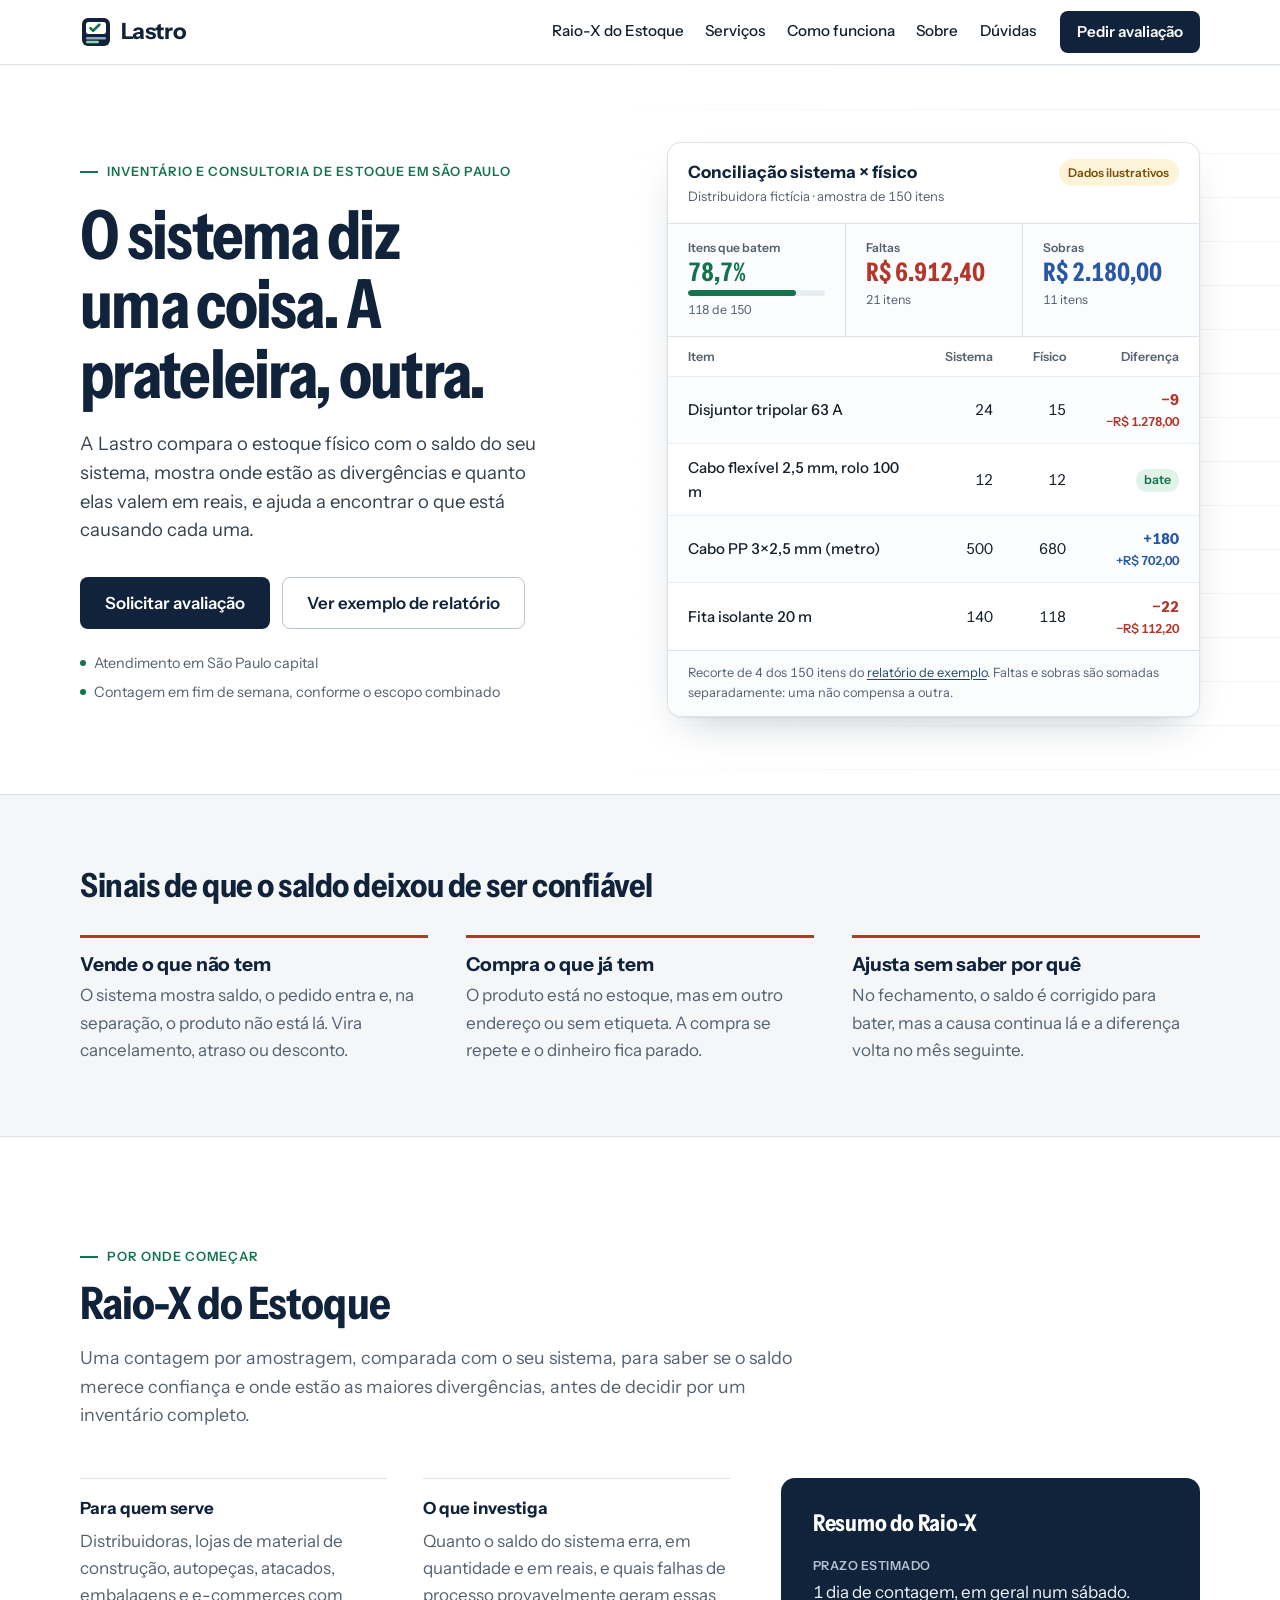
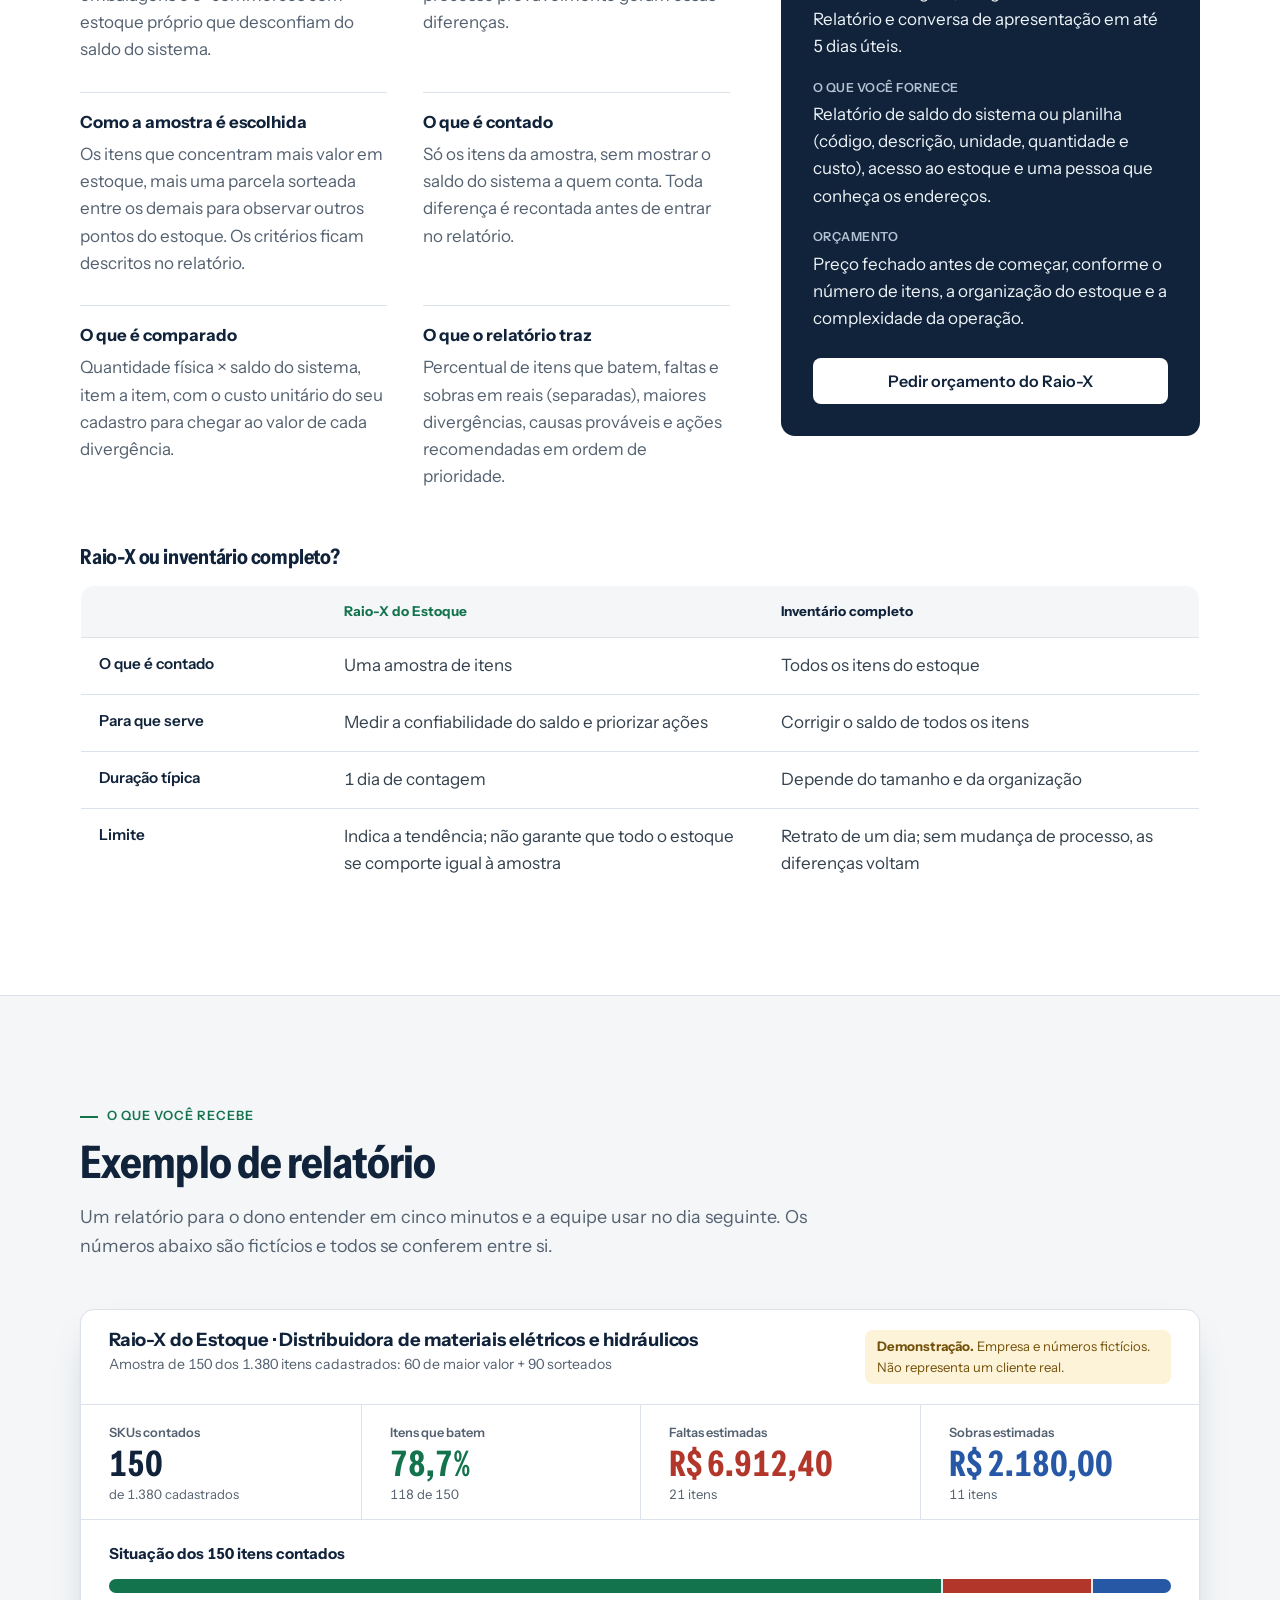
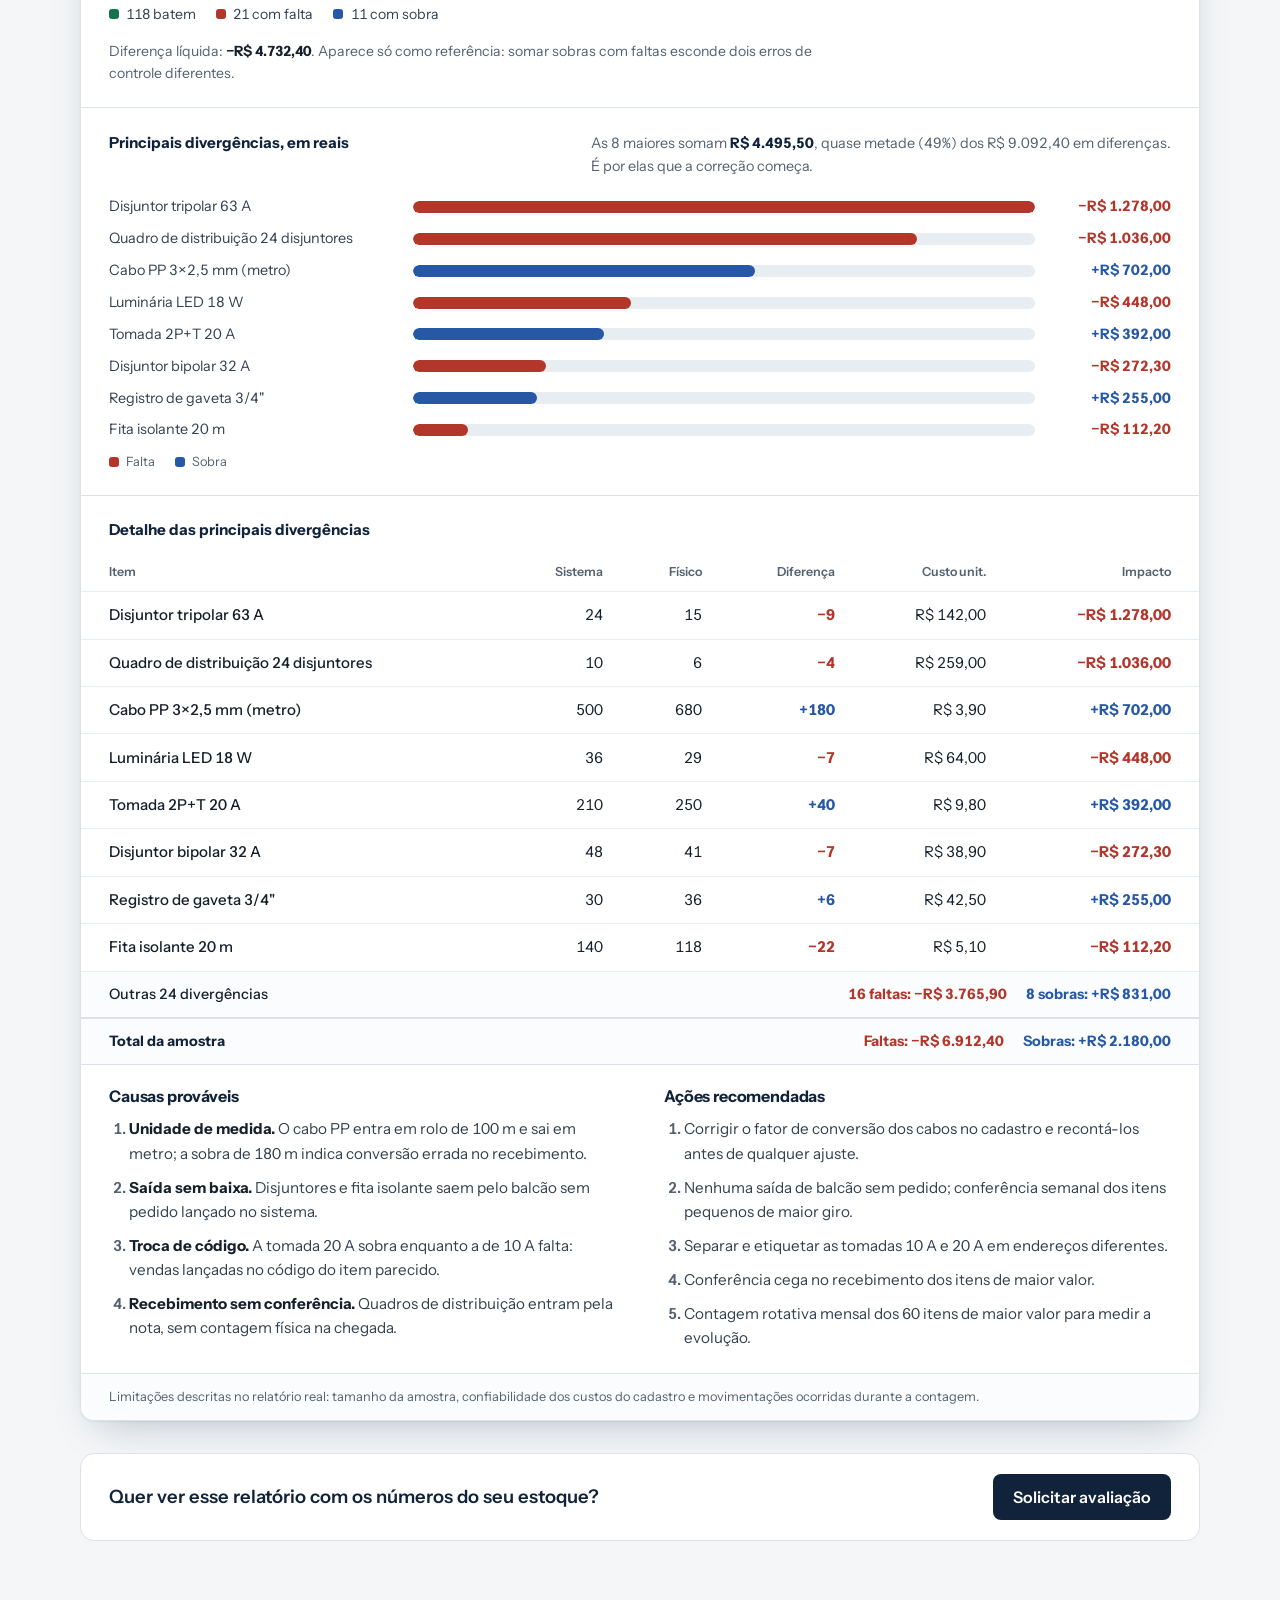
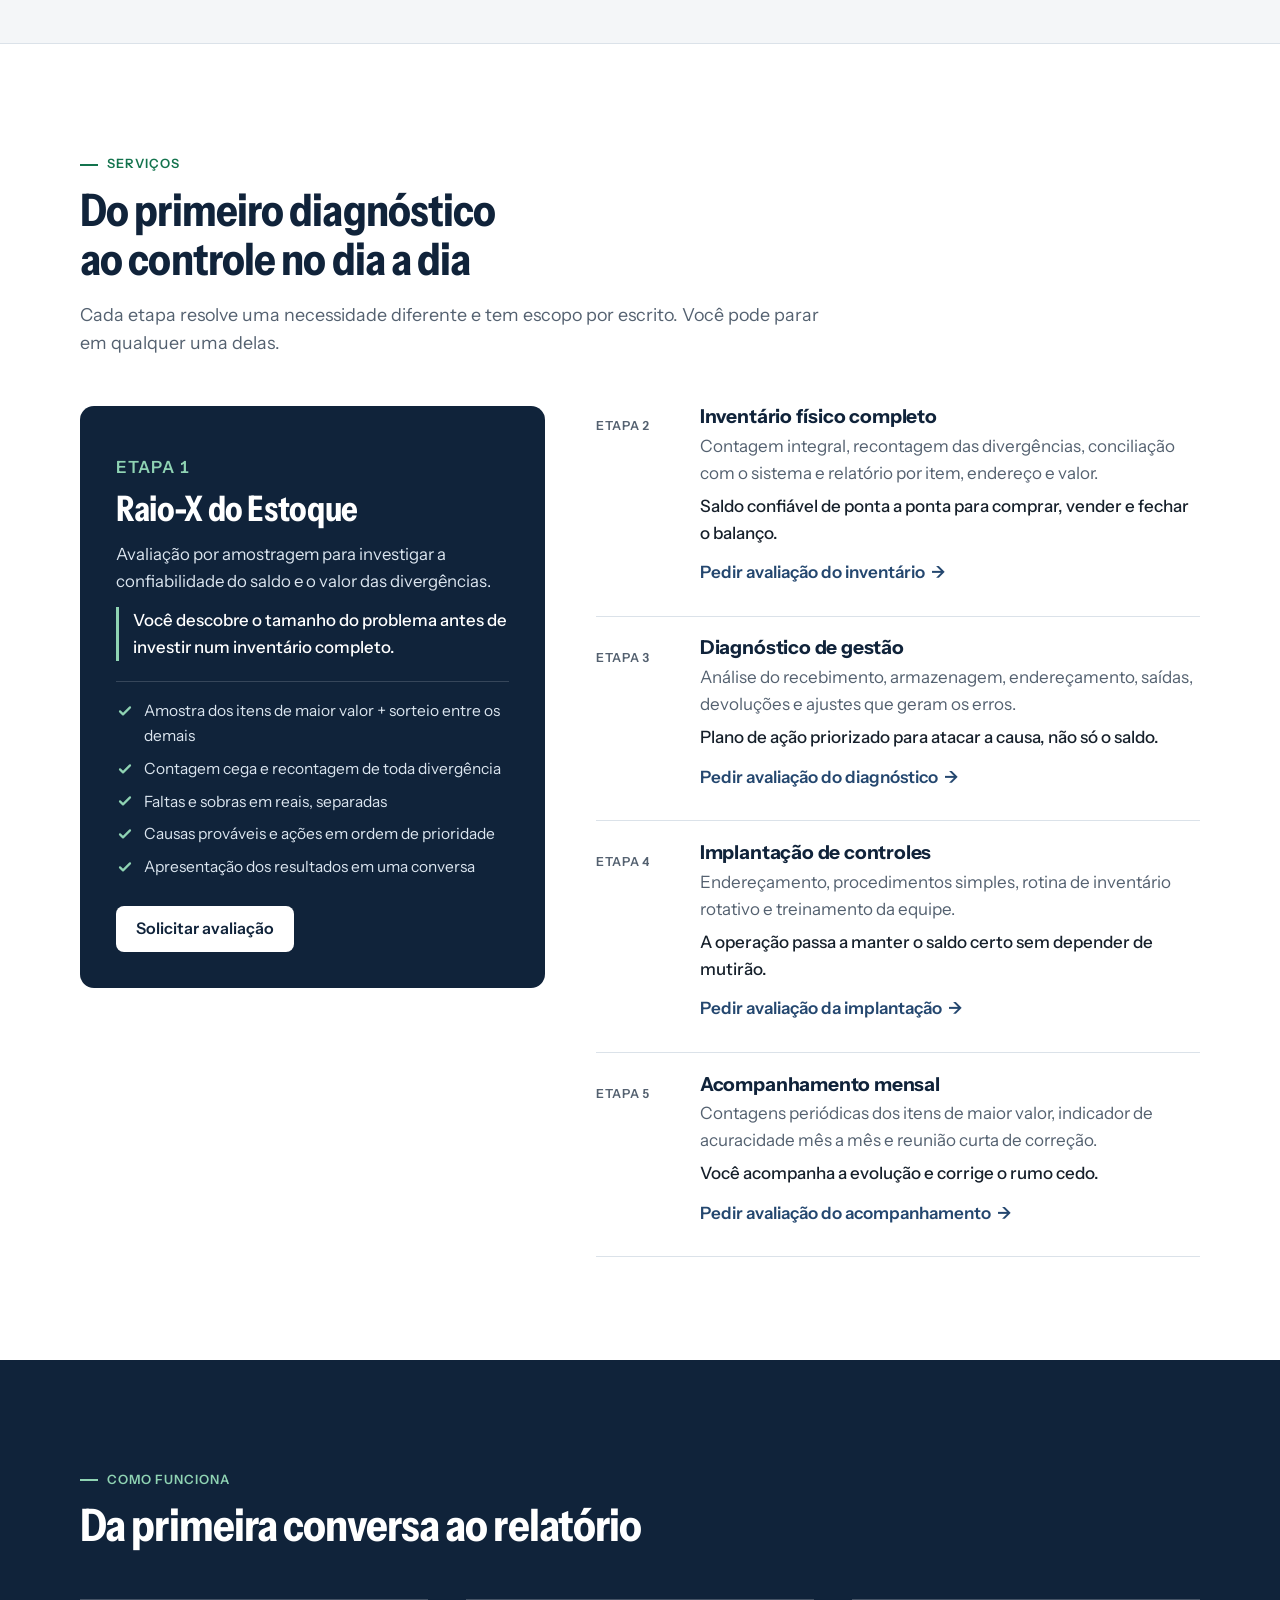
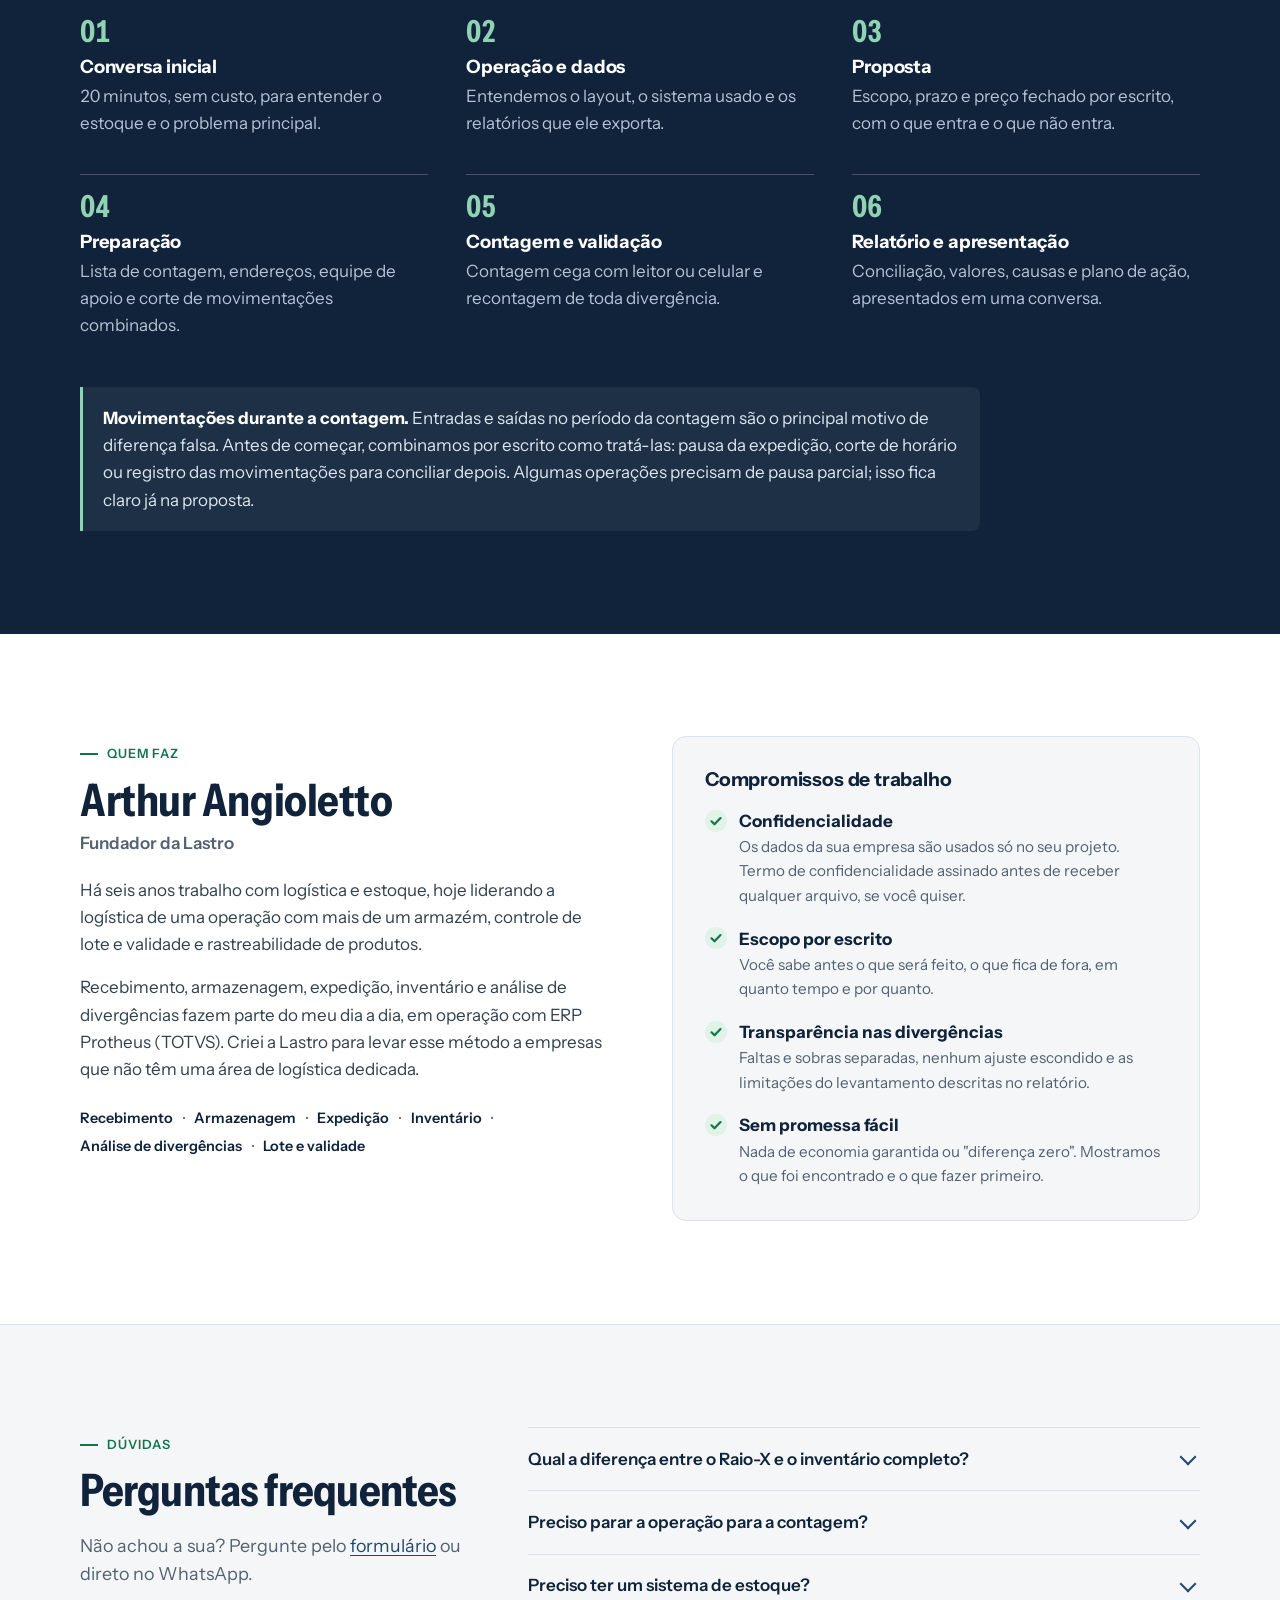
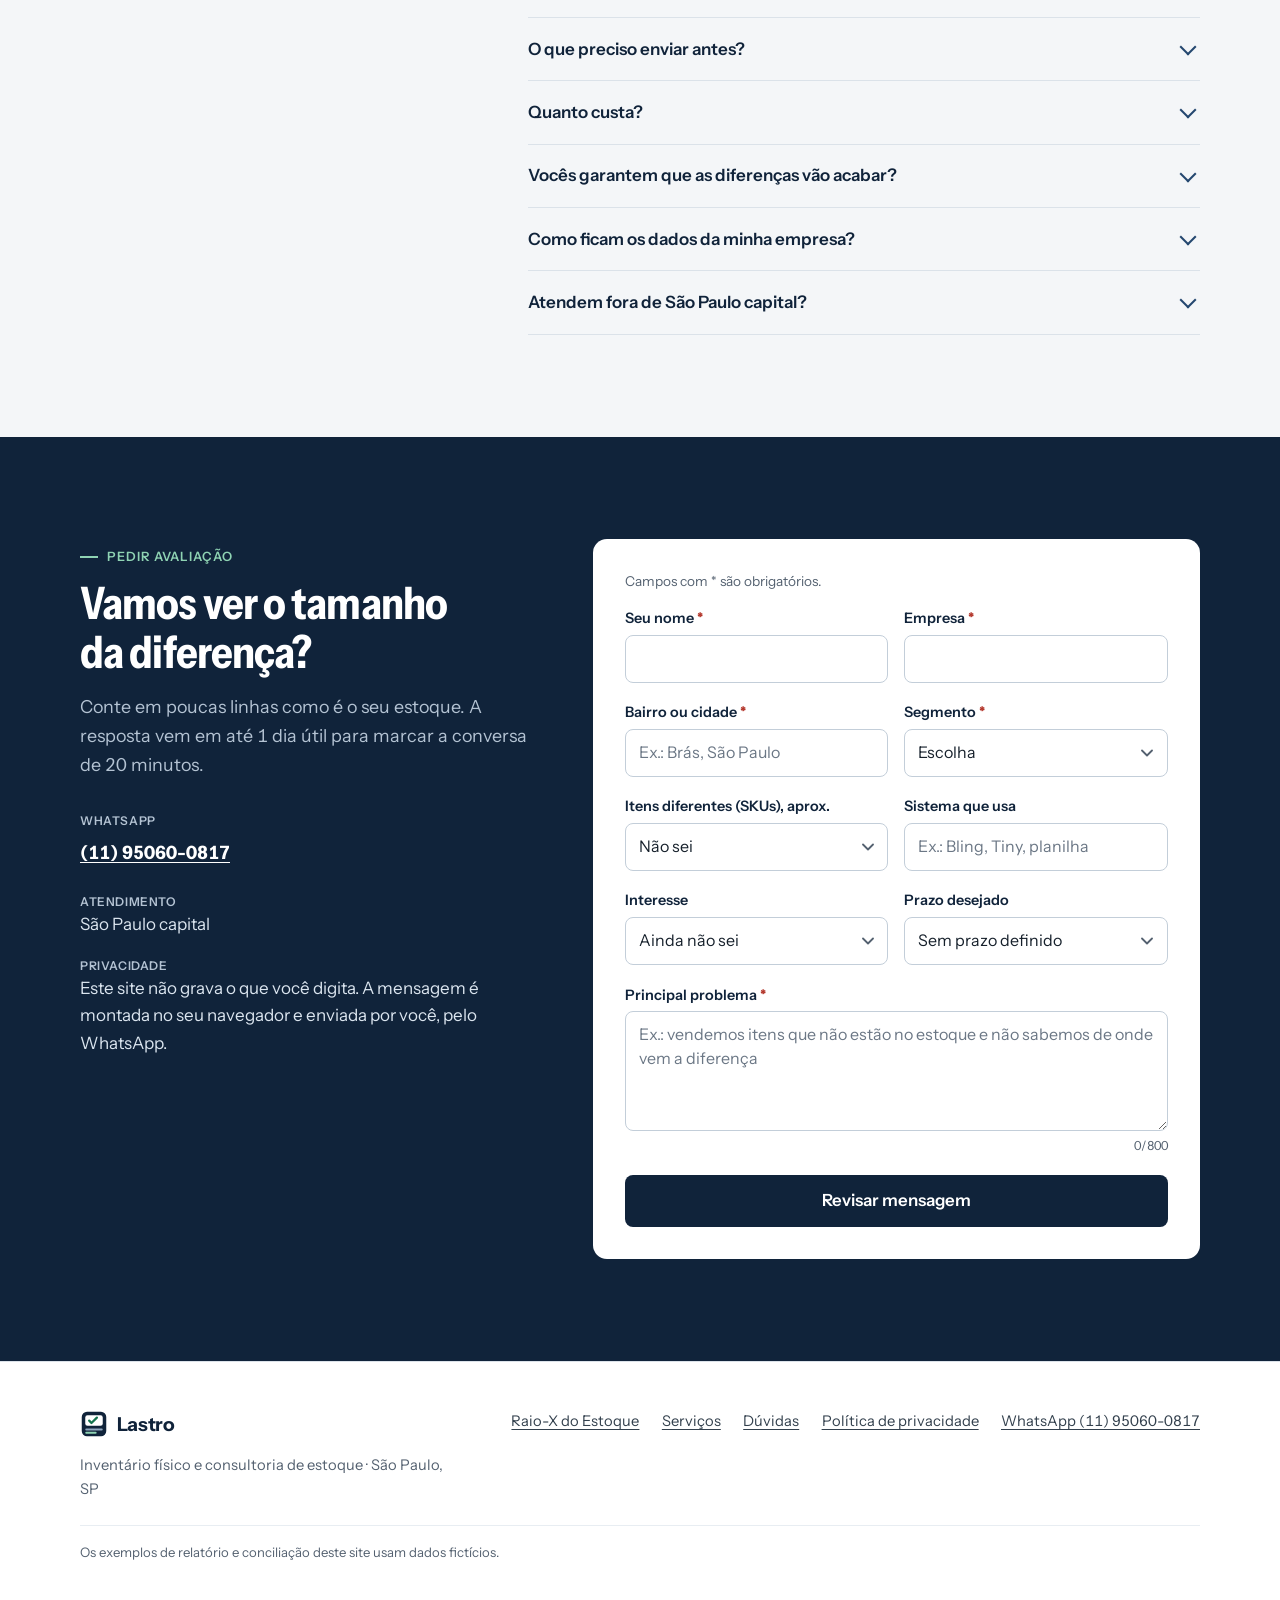
==== index.html @ e343d80a "Redesign do site: Raio-X como oferta principal, relatório de exemplo consistente, menu no celular, f" ====
<!doctype html>
<html lang="pt-BR">
<head>
<meta charset="utf-8">
<meta name="viewport" content="width=device-width, initial-scale=1">
<title>Inventário de estoque em São Paulo | Lastro</title>
<meta name="description" content="Inventário físico, Raio-X do Estoque e consultoria de estoque em São Paulo. A Lastro compara o físico com o sistema, mostra as divergências em reais e ajuda a corrigir as causas.">
<link rel="canonical" href="https://arthurangioletto.github.io/lastro-site/">
<meta name="robots" content="index, follow">
<meta property="og:type" content="website">
<meta property="og:locale" content="pt_BR">
<meta property="og:site_name" content="Lastro">
<meta property="og:title" content="Lastro | O sistema diz uma coisa. A prateleira, outra.">
<meta property="og:description" content="Inventário físico, Raio-X do Estoque e consultoria de estoque em São Paulo. Divergências medidas em reais, faltas e sobras separadas.">
<meta property="og:url" content="https://arthurangioletto.github.io/lastro-site/">
<meta property="og:image" content="https://arthurangioletto.github.io/lastro-site/assets/og.png">
<meta property="og:image:width" content="1200">
<meta property="og:image:height" content="630">
<meta property="og:image:alt" content="Lastro: o sistema diz uma coisa, a prateleira, outra. Painel de conciliação de estoque com dados ilustrativos.">
<meta name="twitter:card" content="summary_large_image">
<meta name="theme-color" content="#10233a">
<link rel="icon" href="assets/logo.svg" type="image/svg+xml">
<link rel="apple-touch-icon" href="assets/apple-touch-icon.png">
<link rel="preload" href="assets/instrument-sans.woff" as="font" type="font/woff" crossorigin>
<link rel="stylesheet" href="assets/site.css">
<script>document.documentElement.classList.add("js");</script>
<script type="application/ld+json">
{
  "@context": "https://schema.org",
  "@type": "ProfessionalService",
  "name": "Lastro",
  "description": "Inventário físico, Raio-X do Estoque, diagnóstico e consultoria de gestão de estoque para pequenas e médias empresas.",
  "url": "https://arthurangioletto.github.io/lastro-site/",
  "logo": "https://arthurangioletto.github.io/lastro-site/assets/apple-touch-icon.png",
  "image": "https://arthurangioletto.github.io/lastro-site/assets/og.png",
  "telephone": "+55-11-95060-0817",
  "areaServed": { "@type": "City", "name": "São Paulo" },
  "founder": { "@type": "Person", "name": "Arthur Angioletto" },
  "serviceType": ["Inventário de estoque", "Diagnóstico de estoque", "Consultoria de estoque", "Inventário rotativo"]
}
</script>
</head>
<body>
<a class="pular" href="#conteudo">Pular para o conteúdo</a>

<header class="topo" id="topo">
  <div class="faixa topo-faixa">
    <a class="marca" href="#inicio" aria-label="Lastro, voltar ao início"><img src="assets/logo.svg" alt="" width="32" height="32"><span>Lastro</span></a>
    <button class="menu-botao" type="button" aria-expanded="false" aria-controls="menu" id="menu-botao">
      <span class="menu-icone" aria-hidden="true"><i></i><i></i><i></i></span><span class="menu-texto">Menu</span>
    </button>
    <nav class="menu" id="menu" aria-label="Principal">
      <ul>
        <li class="so-movel"><a href="#inicio">Início</a></li>
        <li><a href="#raio-x">Raio-X do Estoque</a></li>
        <li><a href="#servicos">Serviços</a></li>
        <li><a href="#como-funciona">Como funciona</a></li>
        <li><a href="#sobre">Sobre</a></li>
        <li><a href="#duvidas">Dúvidas</a></li>
      </ul>
      <a class="btn btn-principal btn-topo" href="#contato">Pedir avaliação</a>
    </nav>
  </div>
</header>

<main id="conteudo">

<!-- ===================== PRIMEIRA DOBRA ===================== -->
<section class="abertura" id="inicio" aria-labelledby="titulo-principal">
  <div class="faixa abertura-grade">
    <div class="abertura-texto">
      <p class="sobretitulo">Inventário e consultoria de estoque em São Paulo</p>
      <h1 id="titulo-principal">O sistema diz uma coisa. A prateleira, outra.</h1>
      <p class="chamada">A Lastro compara o estoque físico com o saldo do seu sistema, mostra onde estão as divergências e quanto elas valem em reais, e ajuda a encontrar o que está causando cada uma.</p>
      <div class="acoes">
        <a class="btn btn-principal btn-grande" href="#contato">Solicitar avaliação</a>
        <a class="btn btn-secundario btn-grande" href="#relatorio">Ver exemplo de relatório</a>
      </div>
      <ul class="abertura-notas">
        <li>Atendimento em São Paulo capital</li>
        <li>Contagem em fim de semana, conforme o escopo combinado</li>
      </ul>
    </div>

    <figure class="painel" aria-labelledby="painel-titulo">
      <div class="painel-topo">
        <div>
          <p class="painel-titulo" id="painel-titulo">Conciliação sistema × físico</p>
          <p class="painel-sub">Distribuidora fictícia · amostra de 150 itens</p>
        </div>
        <span class="selo">Dados ilustrativos</span>
      </div>
      <dl class="painel-kpis">
        <div class="kpi kpi-bate">
          <dt>Itens que batem</dt>
          <dd><span class="kpi-num">78,7%</span><span class="medidor" aria-hidden="true"><i style="--v:78.7%"></i></span><small>118 de 150</small></dd>
        </div>
        <div class="kpi kpi-falta">
          <dt>Faltas</dt>
          <dd><span class="kpi-num">R$ 6.912,40</span><small>21 itens</small></dd>
        </div>
        <div class="kpi kpi-sobra">
          <dt>Sobras</dt>
          <dd><span class="kpi-num">R$ 2.180,00</span><small>11 itens</small></dd>
        </div>
      </dl>
      <table class="tabela-conc painel-tabela">
        <caption class="sr">Quatro itens da amostra fictícia: saldo do sistema, quantidade física e diferença</caption>
        <thead><tr><th scope="col">Item</th><th scope="col">Sistema</th><th scope="col">Físico</th><th scope="col">Diferença</th></tr></thead>
        <tbody>
          <tr style="--i:0"><th scope="row">Disjuntor tripolar 63 A</th><td data-rotulo="Sistema">24</td><td data-rotulo="Físico">15</td><td data-rotulo="Diferença" class="dif falta"><span>−9</span><small>−R$ 1.278,00</small></td></tr>
          <tr style="--i:1"><th scope="row">Cabo flexível 2,5 mm, rolo 100 m</th><td data-rotulo="Sistema">12</td><td data-rotulo="Físico">12</td><td data-rotulo="Diferença" class="dif bate"><span>bate</span></td></tr>
          <tr style="--i:2"><th scope="row">Cabo PP 3×2,5 mm (metro)</th><td data-rotulo="Sistema">500</td><td data-rotulo="Físico">680</td><td data-rotulo="Diferença" class="dif sobra"><span>+180</span><small>+R$ 702,00</small></td></tr>
          <tr style="--i:3"><th scope="row">Fita isolante 20 m</th><td data-rotulo="Sistema">140</td><td data-rotulo="Físico">118</td><td data-rotulo="Diferença" class="dif falta"><span>−22</span><small>−R$ 112,20</small></td></tr>
        </tbody>
      </table>
      <figcaption class="painel-rodape">Recorte de 4 dos 150 itens do <a href="#relatorio">relatório de exemplo</a>. Faltas e sobras são somadas separadamente: uma não compensa a outra.</figcaption>
    </figure>
  </div>
</section>

<!-- ===================== SINAIS ===================== -->
<section class="secao secao-sinais" aria-labelledby="titulo-sinais">
  <div class="faixa">
    <h2 id="titulo-sinais" class="titulo-medio">Sinais de que o saldo deixou de ser confiável</h2>
    <ul class="sinais">
      <li><h3>Vende o que não tem</h3><p>O sistema mostra saldo, o pedido entra e, na separação, o produto não está lá. Vira cancelamento, atraso ou desconto.</p></li>
      <li><h3>Compra o que já tem</h3><p>O produto está no estoque, mas em outro endereço ou sem etiqueta. A compra se repete e o dinheiro fica parado.</p></li>
      <li><h3>Ajusta sem saber por quê</h3><p>No fechamento, o saldo é corrigido para bater, mas a causa continua lá e a diferença volta no mês seguinte.</p></li>
    </ul>
  </div>
</section>

<!-- ===================== RAIO-X ===================== -->
<section class="secao secao-raiox" id="raio-x" aria-labelledby="titulo-raiox">
  <div class="faixa">
    <div class="cabeca-secao">
      <p class="sobretitulo">Por onde começar</p>
      <h2 id="titulo-raiox">Raio-X do Estoque</h2>
      <p class="lead">Uma contagem por amostragem, comparada com o seu sistema, para saber se o saldo merece confiança e onde estão as maiores divergências, antes de decidir por um inventário completo.</p>
    </div>

    <div class="raiox-grade">
      <dl class="raiox-perguntas">
        <div><dt>Para quem serve</dt><dd>Distribuidoras, lojas de material de construção, autopeças, atacados, embalagens e e-commerces com estoque próprio que desconfiam do saldo do sistema.</dd></div>
        <div><dt>O que investiga</dt><dd>Quanto o saldo do sistema erra, em quantidade e em reais, e quais falhas de processo provavelmente geram essas diferenças.</dd></div>
        <div><dt>Como a amostra é escolhida</dt><dd>Os itens que concentram mais valor em estoque, mais uma parcela sorteada entre os demais para observar outros pontos do estoque. Os critérios ficam descritos no relatório.</dd></div>
        <div><dt>O que é contado</dt><dd>Só os itens da amostra, sem mostrar o saldo do sistema a quem conta. Toda diferença é recontada antes de entrar no relatório.</dd></div>
        <div><dt>O que é comparado</dt><dd>Quantidade física × saldo do sistema, item a item, com o custo unitário do seu cadastro para chegar ao valor de cada divergência.</dd></div>
        <div><dt>O que o relatório traz</dt><dd>Percentual de itens que batem, faltas e sobras em reais (separadas), maiores divergências, causas prováveis e ações recomendadas em ordem de prioridade.</dd></div>
      </dl>

      <aside class="ficha" aria-labelledby="titulo-ficha">
        <h3 id="titulo-ficha">Resumo do Raio-X</h3>
        <dl>
          <div><dt>Prazo estimado</dt><dd>1 dia de contagem, em geral num sábado. Relatório e conversa de apresentação em até 5 dias úteis.</dd></div>
          <div><dt>O que você fornece</dt><dd>Relatório de saldo do sistema ou planilha (código, descrição, unidade, quantidade e custo), acesso ao estoque e uma pessoa que conheça os endereços.</dd></div>
          <div><dt>Orçamento</dt><dd>Preço fechado antes de começar, conforme o número de itens, a organização do estoque e a complexidade da operação.</dd></div>
        </dl>
        <a class="btn btn-claro btn-cheio" href="#contato" data-interesse="Raio-X do Estoque">Pedir orçamento do Raio-X</a>
      </aside>
    </div>

    <div class="comparativo" role="region" aria-labelledby="titulo-comp">
      <h3 id="titulo-comp">Raio-X ou inventário completo?</h3>
      <table class="tabela-comp">
        <caption class="sr">Diferenças entre o Raio-X do Estoque por amostragem e o inventário físico completo</caption>
        <thead><tr><th scope="col"><span class="sr">Aspecto</span></th><th scope="col">Raio-X do Estoque</th><th scope="col">Inventário completo</th></tr></thead>
        <tbody>
          <tr><th scope="row">O que é contado</th><td data-rotulo="Raio-X">Uma amostra de itens</td><td data-rotulo="Inventário completo">Todos os itens do estoque</td></tr>
          <tr><th scope="row">Para que serve</th><td data-rotulo="Raio-X">Medir a confiabilidade do saldo e priorizar ações</td><td data-rotulo="Inventário completo">Corrigir o saldo de todos os itens</td></tr>
          <tr><th scope="row">Duração típica</th><td data-rotulo="Raio-X">1 dia de contagem</td><td data-rotulo="Inventário completo">Depende do tamanho e da organização</td></tr>
          <tr><th scope="row">Limite</th><td data-rotulo="Raio-X">Indica a tendência; não garante que todo o estoque se comporte igual à amostra</td><td data-rotulo="Inventário completo">Retrato de um dia; sem mudança de processo, as diferenças voltam</td></tr>
        </tbody>
      </table>
    </div>
  </div>
</section>

<!-- ===================== RELATÓRIO DE EXEMPLO ===================== -->
<section class="secao secao-relatorio" id="relatorio" aria-labelledby="titulo-relatorio">
  <div class="faixa">
    <div class="cabeca-secao">
      <p class="sobretitulo">O que você recebe</p>
      <h2 id="titulo-relatorio">Exemplo de relatório</h2>
      <p class="lead">Um relatório para o dono entender em cinco minutos e a equipe usar no dia seguinte. Os números abaixo são fictícios e todos se conferem entre si.</p>
    </div>

    <article class="relatorio" aria-labelledby="rel-titulo">
      <header class="rel-cabeca">
        <div>
          <h3 id="rel-titulo">Raio-X do Estoque · Distribuidora de materiais elétricos e hidráulicos</h3>
          <p>Amostra de 150 dos 1.380 itens cadastrados: 60 de maior valor + 90 sorteados</p>
        </div>
        <p class="aviso-ficticio" role="note"><strong>Demonstração.</strong> Empresa e números fictícios. Não representa um cliente real.</p>
      </header>

      <dl class="rel-kpis">
        <div><dt>SKUs contados</dt><dd>150</dd><dd class="kpi-nota">de 1.380 cadastrados</dd></div>
        <div class="kpi-bate"><dt>Itens que batem</dt><dd>78,7%</dd><dd class="kpi-nota">118 de 150</dd></div>
        <div class="kpi-falta"><dt>Faltas estimadas</dt><dd>R$ 6.912,40</dd><dd class="kpi-nota">21 itens</dd></div>
        <div class="kpi-sobra"><dt>Sobras estimadas</dt><dd>R$ 2.180,00</dd><dd class="kpi-nota">11 itens</dd></div>
      </dl>

      <div class="rel-composicao">
        <p class="rel-subtitulo" id="comp-tit">Situação dos 150 itens contados</p>
        <div class="barra-comp" role="img" aria-labelledby="comp-tit" aria-describedby="comp-leg">
          <span class="seg-bate" style="--v:78.67%"></span><span class="seg-falta" style="--v:14%"></span><span class="seg-sobra" style="--v:7.33%"></span>
        </div>
        <ul class="legenda" id="comp-leg">
          <li class="l-bate">118 batem</li><li class="l-falta">21 com falta</li><li class="l-sobra">11 com sobra</li>
        </ul>
        <p class="liquido">Diferença líquida: <strong>−R$ 4.732,40</strong>. Aparece só como referência: somar sobras com faltas esconde dois erros de controle diferentes.</p>
      </div>

      <div class="rel-grafico">
        <div class="rel-grafico-cabeca">
          <p class="rel-subtitulo" id="graf-tit">Principais divergências, em reais</p>
          <p class="destaque-dado">As 8 maiores somam <strong>R$ 4.495,50</strong>, quase metade (49%) dos R$ 9.092,40 em diferenças. É por elas que a correção começa.</p>
        </div>
        <ul class="barras" aria-labelledby="graf-tit">
          <li class="falta"><span class="b-nome">Disjuntor tripolar 63 A</span><span class="b-trilho" aria-hidden="true"><i style="--v:100%"></i></span><span class="b-valor">−R$ 1.278,00</span></li>
          <li class="falta"><span class="b-nome">Quadro de distribuição 24 disjuntores</span><span class="b-trilho" aria-hidden="true"><i style="--v:81.06%"></i></span><span class="b-valor">−R$ 1.036,00</span></li>
          <li class="sobra"><span class="b-nome">Cabo PP 3×2,5 mm (metro)</span><span class="b-trilho" aria-hidden="true"><i style="--v:54.93%"></i></span><span class="b-valor">+R$ 702,00</span></li>
          <li class="falta"><span class="b-nome">Luminária LED 18 W</span><span class="b-trilho" aria-hidden="true"><i style="--v:35.05%"></i></span><span class="b-valor">−R$ 448,00</span></li>
          <li class="sobra"><span class="b-nome">Tomada 2P+T 20 A</span><span class="b-trilho" aria-hidden="true"><i style="--v:30.67%"></i></span><span class="b-valor">+R$ 392,00</span></li>
          <li class="falta"><span class="b-nome">Disjuntor bipolar 32 A</span><span class="b-trilho" aria-hidden="true"><i style="--v:21.31%"></i></span><span class="b-valor">−R$ 272,30</span></li>
          <li class="sobra"><span class="b-nome">Registro de gaveta 3/4"</span><span class="b-trilho" aria-hidden="true"><i style="--v:19.95%"></i></span><span class="b-valor">+R$ 255,00</span></li>
          <li class="falta"><span class="b-nome">Fita isolante 20 m</span><span class="b-trilho" aria-hidden="true"><i style="--v:8.78%"></i></span><span class="b-valor">−R$ 112,20</span></li>
        </ul>
        <ul class="legenda legenda-pequena" aria-hidden="true"><li class="l-falta">Falta</li><li class="l-sobra">Sobra</li></ul>
      </div>

      <div class="rel-tabela">
        <table class="tabela-conc tabela-rel" id="tabela-rel">
          <caption class="rel-subtitulo">Detalhe das principais divergências</caption>
          <thead><tr><th scope="col">Item</th><th scope="col">Sistema</th><th scope="col">Físico</th><th scope="col">Diferença</th><th scope="col">Custo unit.</th><th scope="col">Impacto</th></tr></thead>
          <tbody>
            <tr data-sis="24" data-fis="15" data-custo="142.00"><th scope="row">Disjuntor tripolar 63 A</th><td data-rotulo="Sistema">24</td><td data-rotulo="Físico">15</td><td data-rotulo="Diferença" class="dif falta">−9</td><td data-rotulo="Custo unit.">R$ 142,00</td><td data-rotulo="Impacto" class="dif falta">−R$ 1.278,00</td></tr>
            <tr data-sis="10" data-fis="6" data-custo="259.00"><th scope="row">Quadro de distribuição 24 disjuntores</th><td data-rotulo="Sistema">10</td><td data-rotulo="Físico">6</td><td data-rotulo="Diferença" class="dif falta">−4</td><td data-rotulo="Custo unit.">R$ 259,00</td><td data-rotulo="Impacto" class="dif falta">−R$ 1.036,00</td></tr>
            <tr data-sis="500" data-fis="680" data-custo="3.90"><th scope="row">Cabo PP 3×2,5 mm (metro)</th><td data-rotulo="Sistema">500</td><td data-rotulo="Físico">680</td><td data-rotulo="Diferença" class="dif sobra">+180</td><td data-rotulo="Custo unit.">R$ 3,90</td><td data-rotulo="Impacto" class="dif sobra">+R$ 702,00</td></tr>
            <tr data-sis="36" data-fis="29" data-custo="64.00"><th scope="row">Luminária LED 18 W</th><td data-rotulo="Sistema">36</td><td data-rotulo="Físico">29</td><td data-rotulo="Diferença" class="dif falta">−7</td><td data-rotulo="Custo unit.">R$ 64,00</td><td data-rotulo="Impacto" class="dif falta">−R$ 448,00</td></tr>
            <tr data-sis="210" data-fis="250" data-custo="9.80"><th scope="row">Tomada 2P+T 20 A</th><td data-rotulo="Sistema">210</td><td data-rotulo="Físico">250</td><td data-rotulo="Diferença" class="dif sobra">+40</td><td data-rotulo="Custo unit.">R$ 9,80</td><td data-rotulo="Impacto" class="dif sobra">+R$ 392,00</td></tr>
            <tr data-sis="48" data-fis="41" data-custo="38.90"><th scope="row">Disjuntor bipolar 32 A</th><td data-rotulo="Sistema">48</td><td data-rotulo="Físico">41</td><td data-rotulo="Diferença" class="dif falta">−7</td><td data-rotulo="Custo unit.">R$ 38,90</td><td data-rotulo="Impacto" class="dif falta">−R$ 272,30</td></tr>
            <tr data-sis="30" data-fis="36" data-custo="42.50"><th scope="row">Registro de gaveta 3/4"</th><td data-rotulo="Sistema">30</td><td data-rotulo="Físico">36</td><td data-rotulo="Diferença" class="dif sobra">+6</td><td data-rotulo="Custo unit.">R$ 42,50</td><td data-rotulo="Impacto" class="dif sobra">+R$ 255,00</td></tr>
            <tr data-sis="140" data-fis="118" data-custo="5.10"><th scope="row">Fita isolante 20 m</th><td data-rotulo="Sistema">140</td><td data-rotulo="Físico">118</td><td data-rotulo="Diferença" class="dif falta">−22</td><td data-rotulo="Custo unit.">R$ 5,10</td><td data-rotulo="Impacto" class="dif falta">−R$ 112,20</td></tr>
          </tbody>
          <tfoot>
            <tr class="linha-outros"><th scope="row">Outras 24 divergências</th><td colspan="5" data-rotulo="Impacto"><span class="falta">16 faltas: −R$ 3.765,90</span> <span class="sobra">8 sobras: +R$ 831,00</span></td></tr>
            <tr class="linha-total"><th scope="row">Total da amostra</th><td colspan="5" data-rotulo="Impacto"><span class="falta">Faltas: −R$ 6.912,40</span> <span class="sobra">Sobras: +R$ 2.180,00</span></td></tr>
          </tfoot>
        </table>
      </div>

      <div class="rel-analise">
        <div>
          <h4>Causas prováveis</h4>
          <ol>
            <li><b>Unidade de medida.</b> O cabo PP entra em rolo de 100 m e sai em metro; a sobra de 180 m indica conversão errada no recebimento.</li>
            <li><b>Saída sem baixa.</b> Disjuntores e fita isolante saem pelo balcão sem pedido lançado no sistema.</li>
            <li><b>Troca de código.</b> A tomada 20 A sobra enquanto a de 10 A falta: vendas lançadas no código do item parecido.</li>
            <li><b>Recebimento sem conferência.</b> Quadros de distribuição entram pela nota, sem contagem física na chegada.</li>
          </ol>
        </div>
        <div>
          <h4>Ações recomendadas</h4>
          <ol>
            <li>Corrigir o fator de conversão dos cabos no cadastro e recontá-los antes de qualquer ajuste.</li>
            <li>Nenhuma saída de balcão sem pedido; conferência semanal dos itens pequenos de maior giro.</li>
            <li>Separar e etiquetar as tomadas 10 A e 20 A em endereços diferentes.</li>
            <li>Conferência cega no recebimento dos itens de maior valor.</li>
            <li>Contagem rotativa mensal dos 60 itens de maior valor para medir a evolução.</li>
          </ol>
        </div>
      </div>
      <p class="rel-rodape">Limitações descritas no relatório real: tamanho da amostra, confiabilidade dos custos do cadastro e movimentações ocorridas durante a contagem.</p>
    </article>

    <div class="cta-faixa">
      <p>Quer ver esse relatório com os números do seu estoque?</p>
      <a class="btn btn-principal" href="#contato" data-interesse="Raio-X do Estoque">Solicitar avaliação</a>
    </div>
  </div>
</section>

<!-- ===================== SERVIÇOS ===================== -->
<section class="secao secao-servicos" id="servicos" aria-labelledby="titulo-servicos">
  <div class="faixa">
    <div class="cabeca-secao">
      <p class="sobretitulo">Serviços</p>
      <h2 id="titulo-servicos">Do primeiro diagnóstico ao controle no dia a dia</h2>
      <p class="lead">Cada etapa resolve uma necessidade diferente e tem escopo por escrito. Você pode parar em qualquer uma delas.</p>
    </div>

    <ol class="trilha">
      <li class="trilha-destaque">
        <p class="etapa-num">Etapa 1</p>
        <h3>Raio-X do Estoque</h3>
        <p>Avaliação por amostragem para investigar a confiabilidade do saldo e o valor das divergências.</p>
        <p class="beneficio">Você descobre o tamanho do problema antes de investir num inventário completo.</p>
        <ul class="inclui" aria-label="O Raio-X inclui">
          <li>Amostra dos itens de maior valor + sorteio entre os demais</li>
          <li>Contagem cega e recontagem de toda divergência</li>
          <li>Faltas e sobras em reais, separadas</li>
          <li>Causas prováveis e ações em ordem de prioridade</li>
          <li>Apresentação dos resultados em uma conversa</li>
        </ul>
        <a class="btn btn-claro" href="#contato" data-interesse="Raio-X do Estoque">Solicitar avaliação</a>
      </li>
      <li>
        <p class="etapa-num">Etapa 2</p>
        <h3>Inventário físico completo</h3>
        <p>Contagem integral, recontagem das divergências, conciliação com o sistema e relatório por item, endereço e valor.</p>
        <p class="beneficio">Saldo confiável de ponta a ponta para comprar, vender e fechar o balanço.</p>
        <a class="link-seta" href="#contato" data-interesse="Inventário físico completo">Pedir avaliação do inventário</a>
      </li>
      <li>
        <p class="etapa-num">Etapa 3</p>
        <h3>Diagnóstico de gestão</h3>
        <p>Análise do recebimento, armazenagem, endereçamento, saídas, devoluções e ajustes que geram os erros.</p>
        <p class="beneficio">Plano de ação priorizado para atacar a causa, não só o saldo.</p>
        <a class="link-seta" href="#contato" data-interesse="Diagnóstico de gestão">Pedir avaliação do diagnóstico</a>
      </li>
      <li>
        <p class="etapa-num">Etapa 4</p>
        <h3>Implantação de controles</h3>
        <p>Endereçamento, procedimentos simples, rotina de inventário rotativo e treinamento da equipe.</p>
        <p class="beneficio">A operação passa a manter o saldo certo sem depender de mutirão.</p>
        <a class="link-seta" href="#contato" data-interesse="Implantação de controles">Pedir avaliação da implantação</a>
      </li>
      <li>
        <p class="etapa-num">Etapa 5</p>
        <h3>Acompanhamento mensal</h3>
        <p>Contagens periódicas dos itens de maior valor, indicador de acuracidade mês a mês e reunião curta de correção.</p>
        <p class="beneficio">Você acompanha a evolução e corrige o rumo cedo.</p>
        <a class="link-seta" href="#contato" data-interesse="Acompanhamento mensal">Pedir avaliação do acompanhamento</a>
      </li>
    </ol>
  </div>
</section>

<!-- ===================== COMO FUNCIONA ===================== -->
<section class="secao secao-processo" id="como-funciona" aria-labelledby="titulo-processo">
  <div class="faixa">
    <div class="cabeca-secao">
      <p class="sobretitulo">Como funciona</p>
      <h2 id="titulo-processo">Da primeira conversa ao relatório</h2>
    </div>
    <ol class="processo">
      <li><h3>Conversa inicial</h3><p>20 minutos, sem custo, para entender o estoque e o problema principal.</p></li>
      <li><h3>Operação e dados</h3><p>Entendemos o layout, o sistema usado e os relatórios que ele exporta.</p></li>
      <li><h3>Proposta</h3><p>Escopo, prazo e preço fechado por escrito, com o que entra e o que não entra.</p></li>
      <li><h3>Preparação</h3><p>Lista de contagem, endereços, equipe de apoio e corte de movimentações combinados.</p></li>
      <li><h3>Contagem e validação</h3><p>Contagem cega com leitor ou celular e recontagem de toda divergência.</p></li>
      <li><h3>Relatório e apresentação</h3><p>Conciliação, valores, causas e plano de ação, apresentados em uma conversa.</p></li>
    </ol>
    <p class="nota-processo"><strong>Movimentações durante a contagem.</strong> Entradas e saídas no período da contagem são o principal motivo de diferença falsa. Antes de começar, combinamos por escrito como tratá-las: pausa da expedição, corte de horário ou registro das movimentações para conciliar depois. Algumas operações precisam de pausa parcial; isso fica claro já na proposta.</p>
  </div>
</section>

<!-- ===================== SOBRE ===================== -->
<section class="secao secao-sobre" id="sobre" aria-labelledby="titulo-sobre">
  <div class="faixa sobre-grade">
    <div class="sobre-texto">
      <p class="sobretitulo">Quem faz</p>
      <h2 id="titulo-sobre">Arthur Angioletto</h2>
      <p class="papel">Fundador da Lastro</p>
      <p>Há seis anos trabalho com logística e estoque, hoje liderando a logística de uma operação com mais de um armazém, controle de lote e validade e rastreabilidade de produtos.</p>
      <p>Recebimento, armazenagem, expedição, inventário e análise de divergências fazem parte do meu dia a dia, em operação com ERP Protheus (TOTVS). Criei a Lastro para levar esse método a empresas que não têm uma área de logística dedicada.</p>
      <ul class="areas" aria-label="Áreas de experiência">
        <li>Recebimento</li><li>Armazenagem</li><li>Expedição</li><li>Inventário</li><li>Análise de divergências</li><li>Lote e validade</li>
      </ul>
    </div>
    <div class="compromissos">
      <h3>Compromissos de trabalho</h3>
      <ul>
        <li><b>Confidencialidade</b><span>Os dados da sua empresa são usados só no seu projeto. Termo de confidencialidade assinado antes de receber qualquer arquivo, se você quiser.</span></li>
        <li><b>Escopo por escrito</b><span>Você sabe antes o que será feito, o que fica de fora, em quanto tempo e por quanto.</span></li>
        <li><b>Transparência nas divergências</b><span>Faltas e sobras separadas, nenhum ajuste escondido e as limitações do levantamento descritas no relatório.</span></li>
        <li><b>Sem promessa fácil</b><span>Nada de economia garantida ou "diferença zero". Mostramos o que foi encontrado e o que fazer primeiro.</span></li>
      </ul>
    </div>
  </div>
</section>

<!-- ===================== DÚVIDAS ===================== -->
<section class="secao secao-duvidas" id="duvidas" aria-labelledby="titulo-duvidas">
  <div class="faixa duvidas-grade">
    <div class="cabeca-secao">
      <p class="sobretitulo">Dúvidas</p>
      <h2 id="titulo-duvidas">Perguntas frequentes</h2>
      <p class="lead">Não achou a sua? Pergunte pelo <a href="#contato">formulário</a> ou direto no WhatsApp.</p>
    </div>
    <div class="duvidas">
      <details><summary>Qual a diferença entre o Raio-X e o inventário completo?</summary><p>O Raio-X conta uma amostra para medir a confiabilidade do saldo e mostrar onde estão as maiores divergências. O inventário completo conta todos os itens e corrige o saldo de cada um. A amostra indica a tendência, mas não garante que todo o estoque se comporte igual a ela.</p></details>
      <details><summary>Preciso parar a operação para a contagem?</summary><p>Depende do estoque. O Raio-X costuma ser feito em fim de semana ou fora do horário de expedição. Quando o estoque não pode parar, combinamos um corte de horário e registramos as movimentações para conciliar depois. Em alguns casos uma pausa parcial é necessária, e isso fica claro na proposta.</p></details>
      <details><summary>Preciso ter um sistema de estoque?</summary><p>Ajuda, porque a conciliação compara o físico com o saldo registrado. Uma planilha também serve. Sem nenhum registro, o trabalho vira um levantamento físico, sem conciliação.</p></details>
      <details><summary>O que preciso enviar antes?</summary><p>Um relatório de saldo exportado do sistema ou planilha, com código, descrição, unidade, quantidade e custo unitário. Se houver endereço de armazenagem, lote ou validade, melhor ainda.</p></details>
      <details><summary>Quanto custa?</summary><p>Depende do número de itens, da organização do estoque e da qualidade dos dados. Depois da conversa inicial você recebe uma proposta com preço fechado.</p></details>
      <details><summary>Vocês garantem que as diferenças vão acabar?</summary><p>Não. Mostramos onde estão as diferenças e as causas mais prováveis, e ajudamos a corrigir. Manter o saldo certo depende também da rotina da equipe; para isso existe o acompanhamento mensal.</p></details>
      <details><summary>Como ficam os dados da minha empresa?</summary><p>São usados apenas no seu projeto, não são compartilhados e são apagados ao final se você pedir. Veja a <a href="privacidade.html">política de privacidade</a>.</p></details>
      <details><summary>Atendem fora de São Paulo capital?</summary><p>No momento, o atendimento presencial é na cidade de São Paulo. Para outras cidades da Grande São Paulo, consulte pelo WhatsApp.</p></details>
    </div>
  </div>
</section>

<!-- ===================== CONTATO ===================== -->
<section class="secao secao-contato" id="contato" aria-labelledby="titulo-contato">
  <div class="faixa contato-grade">
    <div class="contato-texto">
      <p class="sobretitulo">Pedir avaliação</p>
      <h2 id="titulo-contato">Vamos ver o tamanho da diferença?</h2>
      <p class="lead">Conte em poucas linhas como é o seu estoque. A resposta vem em até 1 dia útil para marcar a conversa de 20 minutos.</p>
      <ul class="contato-info">
        <li><span>WhatsApp</span><a id="link-whats" href="https://wa.me/5511950600817" target="_blank" rel="noopener">(11) 95060-0817</a></li>
        <li><span>Atendimento</span>São Paulo capital</li>
        <li><span>Privacidade</span>Este site não grava o que você digita. A mensagem é montada no seu navegador e enviada por você, pelo WhatsApp.</li>
      </ul>
    </div>

    <div class="contato-caixa">
      <form class="formulario" id="form-orcamento" novalidate aria-describedby="form-obrig">
        <p class="obrig-nota" id="form-obrig">Campos com <span aria-hidden="true">*</span> são obrigatórios.</p>
        <div class="campo">
          <label for="f-nome">Seu nome <span class="obrig" aria-hidden="true">*</span></label>
          <input class="entrada" id="f-nome" name="nome" autocomplete="name" required minlength="2" maxlength="80" aria-describedby="e-nome">
          <p class="erro-campo" id="e-nome"></p>
        </div>
        <div class="campo">
          <label for="f-empresa">Empresa <span class="obrig" aria-hidden="true">*</span></label>
          <input class="entrada" id="f-empresa" name="empresa" autocomplete="organization" required minlength="2" maxlength="80" aria-describedby="e-empresa">
          <p class="erro-campo" id="e-empresa"></p>
        </div>
        <div class="campo">
          <label for="f-local">Bairro ou cidade <span class="obrig" aria-hidden="true">*</span></label>
          <input class="entrada" id="f-local" name="local" autocomplete="address-level2" required minlength="2" maxlength="60" placeholder="Ex.: Brás, São Paulo" aria-describedby="e-local">
          <p class="erro-campo" id="e-local"></p>
        </div>
        <div class="campo">
          <label for="f-segmento">Segmento <span class="obrig" aria-hidden="true">*</span></label>
          <select class="entrada" id="f-segmento" name="segmento" required aria-describedby="e-segmento">
            <option value="">Escolha</option>
            <option>Distribuidora</option>
            <option>Material de construção</option>
            <option>Autopeças</option>
            <option>Atacado</option>
            <option>Embalagens</option>
            <option>E-commerce com estoque próprio</option>
            <option>Outro</option>
          </select>
          <p class="erro-campo" id="e-segmento"></p>
        </div>
        <div class="campo">
          <label for="f-skus">Itens diferentes (SKUs), aprox.</label>
          <select class="entrada" id="f-skus" name="skus">
            <option value="">Não sei</option>
            <option>Até 300</option>
            <option>300 a 1.000</option>
            <option>1.000 a 5.000</option>
            <option>Mais de 5.000</option>
          </select>
        </div>
        <div class="campo">
          <label for="f-sistema">Sistema que usa</label>
          <input class="entrada" id="f-sistema" name="sistema" maxlength="60" list="sistemas" placeholder="Ex.: Bling, Tiny, planilha">
          <datalist id="sistemas"><option value="Bling"><option value="Tiny (Olist)"><option value="Omie"><option value="Protheus (TOTVS)"><option value="SAP Business One"><option value="Planilha"><option value="Nenhum"></datalist>
        </div>
        <div class="campo">
          <label for="f-interesse">Interesse</label>
          <select class="entrada" id="f-interesse" name="interesse">
            <option value="">Ainda não sei</option>
            <option>Raio-X do Estoque</option>
            <option>Inventário físico completo</option>
            <option>Diagnóstico de gestão</option>
            <option>Implantação de controles</option>
            <option>Acompanhamento mensal</option>
          </select>
        </div>
        <div class="campo">
          <label for="f-prazo">Prazo desejado</label>
          <select class="entrada" id="f-prazo" name="prazo">
            <option value="">Sem prazo definido</option>
            <option>Este mês</option>
            <option>Próximos 2 meses</option>
            <option>Antes do fechamento do ano</option>
          </select>
        </div>
        <div class="campo campo-largo">
          <label for="f-problema">Principal problema <span class="obrig" aria-hidden="true">*</span></label>
          <textarea class="entrada" id="f-problema" name="problema" required minlength="10" maxlength="800" rows="4" placeholder="Ex.: vendemos itens que não estão no estoque e não sabemos de onde vem a diferença" aria-describedby="e-problema c-problema"></textarea>
          <p class="contador" id="c-problema" aria-live="off">0/800</p>
          <p class="erro-campo" id="e-problema"></p>
        </div>
        <div class="armadilha" aria-hidden="true"><label for="f-site">Não preencha este campo</label><input id="f-site" name="site" tabindex="-1" autocomplete="off"></div>
        <div class="campo-largo">
          <button class="btn btn-principal btn-cheio btn-grande" type="submit" id="revisar">Revisar mensagem</button>
          <p class="erro-geral" id="erro-geral" role="alert"></p>
        </div>
      </form>

      <div class="revisao" id="revisao" hidden>
        <h3 id="revisao-titulo" tabindex="-1">Confira a mensagem</h3>
        <p class="revisao-ajuda">Nada foi enviado ainda. O botão abre o WhatsApp com este texto pronto; a mensagem só sai quando você tocar em enviar lá.</p>
        <pre class="revisao-texto" id="revisao-texto"></pre>
        <div class="revisao-acoes">
          <a class="btn btn-whats btn-grande" id="abrir-whats" href="https://wa.me/5511950600817" target="_blank" rel="noopener">Abrir no WhatsApp</a>
          <button class="btn btn-secundario" type="button" id="copiar">Copiar texto</button>
          <button class="btn btn-texto" type="button" id="editar">Editar</button>
        </div>
        <p class="revisao-status" id="revisao-status" role="status"></p>
      </div>
    </div>
  </div>
</section>
</main>

<footer class="rodape">
  <div class="faixa rodape-grade">
    <div>
      <a class="marca marca-rodape" href="#inicio"><img src="assets/logo.svg" alt="" width="28" height="28"><span>Lastro</span></a>
      <p>Inventário físico e consultoria de estoque · São Paulo, SP</p>
    </div>
    <nav aria-label="Rodapé">
      <ul>
        <li><a href="#raio-x">Raio-X do Estoque</a></li>
        <li><a href="#servicos">Serviços</a></li>
        <li><a href="#duvidas">Dúvidas</a></li>
        <li><a href="privacidade.html">Política de privacidade</a></li>
        <li><a href="https://wa.me/5511950600817" target="_blank" rel="noopener">WhatsApp (11) 95060-0817</a></li>
      </ul>
    </nav>
    <p class="rodape-nota">Os exemplos de relatório e conciliação deste site usam dados fictícios.</p>
  </div>
</footer>

<a class="cta-movel" id="cta-movel" href="#contato">Solicitar avaliação</a>

<script src="assets/config.js"></script>
<script src="assets/site.js"></script>
</body>
</html>
---- assets/site.css ----
/* Lastro — inventário físico e consultoria de estoque
   Ideia visual: a conciliação. Sistema × físico, faltas e sobras sempre separadas.
   Marinho para contraste e confiança; verde só para "bate" e resultado. */
@font-face {
  font-family: "Instrument Sans";
  src: url("instrument-sans.woff") format("woff");
  font-weight: 400 700;
  font-stretch: 75% 100%;
  font-display: swap;
}

:root {
  --marinho: #10233a;
  --marinho-2: #1a3657;
  --marinho-3: #24476f;
  --tinta: #16202b;
  --cinza: #546170;
  --cinza-2: #6b7785;
  --papel: #f4f6f8;
  --branco: #ffffff;
  --linha: #dbe2e9;
  --linha-2: #e8edf2;
  --verde: #13734d;
  --verde-fundo: #e1f2e9;
  --falta: #b3362b;
  --falta-fundo: #fbeae8;
  --sobra: #2758a6;
  --sobra-fundo: #e6eefa;
  --aviso: #74510a;
  --aviso-fundo: #fdf3d8;
  --no-escuro: #b4c3d3;
  --foco: #2758a6;
  --raio: 8px;
  --raio-g: 14px;
  --sombra: 0 1px 2px rgba(16, 35, 58, .06), 0 18px 40px -18px rgba(16, 35, 58, .28);
  --topo-h: 64px;
}

*, *::before, *::after { box-sizing: border-box; }
html { -webkit-text-size-adjust: 100%; scroll-behavior: smooth; scroll-padding-top: calc(var(--topo-h) + 16px); }
body {
  margin: 0; background: var(--branco); color: var(--tinta);
  font-family: "Instrument Sans", system-ui, -apple-system, "Segoe UI", Roboto, sans-serif;
  font-size: 1.0625rem; line-height: 1.6; font-variant-numeric: tabular-nums;
  overflow-x: clip;
}
img, svg { display: block; max-width: 100%; height: auto; }
a { color: var(--marinho-3); text-underline-offset: .18em; }
a:hover { color: var(--marinho); }
p, ul, ol, dl, dd, figure { margin: 0; }
ul, ol { padding: 0; }
h1, h2, h3, h4 { margin: 0; line-height: 1.1; font-weight: 700; letter-spacing: -0.01em; color: var(--marinho); text-wrap: balance; }
:focus-visible { outline: 3px solid var(--foco); outline-offset: 2px; border-radius: 4px; }
.sr { position: absolute !important; width: 1px; height: 1px; padding: 0; margin: -1px; overflow: hidden; clip: rect(0 0 0 0); white-space: nowrap; border: 0; }
[hidden] { display: none !important; }

.pular { position: absolute; left: 12px; top: -60px; z-index: 50; background: var(--marinho); color: #fff; padding: .6rem 1rem; border-radius: var(--raio); font-weight: 600; }
.pular:focus { top: 12px; color: #fff; }

.faixa { width: 100%; max-width: 1200px; margin: 0 auto; padding-inline: clamp(16px, 4vw, 40px); }

/* ---------- botões ---------- */
.btn {
  display: inline-flex; align-items: center; justify-content: center; gap: .5rem;
  min-height: 46px; padding: .65rem 1.2rem; border-radius: var(--raio); border: 1.5px solid transparent;
  font: inherit; font-weight: 600; font-size: 1rem; line-height: 1.15; text-decoration: none; text-align: center;
  cursor: pointer; transition: background-color .15s, border-color .15s, color .15s, transform .15s;
}
.btn:active { transform: translateY(1px); }
.btn-grande { min-height: 52px; padding-inline: 1.5rem; font-size: 1.05rem; }
.btn-cheio { width: 100%; }
.btn-principal { background: var(--marinho); color: #fff; }
.btn-principal:hover { background: var(--marinho-2); color: #fff; }
.btn-secundario { background: var(--branco); color: var(--marinho); border-color: #b9c5d2; }
.btn-secundario:hover { border-color: var(--marinho); color: var(--marinho); }
.btn-claro { background: #fff; color: var(--marinho); }
.btn-claro:hover { background: #e6edf4; color: var(--marinho); }
.btn-whats { background: var(--verde); color: #fff; }
.btn-whats:hover { background: #0e5c3d; color: #fff; }
.btn-texto { background: transparent; color: var(--marinho-3); text-decoration: underline; padding-inline: .6rem; }
.btn-texto:hover { color: var(--marinho); }
.link-seta { display: inline-flex; align-items: center; gap: .4rem; font-weight: 600; text-decoration: none; color: var(--marinho-3); min-height: 44px; }
.link-seta::after { content: "→"; transition: transform .15s; }
.link-seta:hover { color: var(--marinho); text-decoration: underline; }
.link-seta:hover::after { transform: translateX(3px); }

/* ---------- topo ---------- */
.topo { position: sticky; top: 0; z-index: 30; background: rgba(255, 255, 255, .97); border-bottom: 1px solid var(--linha); }
.topo-faixa { display: flex; align-items: center; gap: 1rem; min-height: var(--topo-h); }
.marca { display: inline-flex; align-items: center; gap: .55rem; min-height: 44px; color: var(--marinho); text-decoration: none; margin-right: auto; }
.marca img { width: 32px; height: 32px; }
.marca span { font-weight: 700; font-size: 1.4rem; letter-spacing: -0.02em; }
.marca:hover { color: var(--marinho); }
.menu { display: flex; align-items: center; gap: 1.5rem; }
.menu ul { list-style: none; display: flex; gap: 1.35rem; }
.menu ul a { display: inline-flex; align-items: center; min-height: 44px; color: var(--tinta); text-decoration: none; font-weight: 500; font-size: .95rem; border-bottom: 2px solid transparent; }
.menu ul a:hover { color: var(--marinho); border-bottom-color: var(--linha); }
.menu ul a[aria-current="true"] { color: var(--marinho); border-bottom-color: var(--verde); }
.btn-topo { min-height: 42px; padding: .5rem 1rem; font-size: .95rem; }
.so-movel { display: none; }
.menu-botao { display: none; }

@media (max-width: 1020px) {
  .menu-botao {
    display: inline-flex; align-items: center; gap: .5rem; min-height: 44px; padding: .4rem .8rem;
    background: var(--branco); border: 1.5px solid var(--linha); border-radius: var(--raio);
    font: inherit; font-weight: 600; font-size: .95rem; color: var(--marinho); cursor: pointer;
  }
  .menu-icone { display: grid; gap: 4px; width: 18px; }
  .menu-icone i { display: block; height: 2px; background: currentColor; border-radius: 2px; transition: transform .2s, opacity .2s; }
  .menu-botao[aria-expanded="true"] .menu-icone i:nth-child(1) { transform: translateY(6px) rotate(45deg); }
  .menu-botao[aria-expanded="true"] .menu-icone i:nth-child(2) { opacity: 0; }
  .menu-botao[aria-expanded="true"] .menu-icone i:nth-child(3) { transform: translateY(-6px) rotate(-45deg); }
  .js .menu {
    position: absolute; left: 0; right: 0; top: 100%;
    flex-direction: column; align-items: stretch; gap: 1rem;
    background: var(--branco); border-bottom: 1px solid var(--linha); box-shadow: 0 18px 30px -20px rgba(16, 35, 58, .35);
    padding: .5rem clamp(16px, 4vw, 40px) 1.25rem;
    max-height: calc(100vh - var(--topo-h)); overflow-y: auto;
  }
  .js .menu:not(.aberto) { display: none; }
  .js .menu ul { flex-direction: column; gap: 0; }
  .js .menu ul a { display: flex; align-items: center; min-height: 48px; border-bottom: 1px solid var(--linha-2); font-size: 1.05rem; }
  .js .so-movel { display: list-item; }
  .js .btn-topo { min-height: 50px; font-size: 1rem; }
  /* sem JavaScript: o menu fica visível, em linha */
  html:not(.js) .menu-botao { display: none; }
  html:not(.js) .topo-faixa { flex-wrap: wrap; padding-block: .5rem; }
  html:not(.js) .menu { width: 100%; flex-wrap: wrap; gap: .75rem; }
  html:not(.js) .menu ul { flex-wrap: wrap; gap: .25rem 1rem; }
}

/* ---------- textos comuns ---------- */
.sobretitulo { display: inline-flex; align-items: center; gap: .55rem; font-size: .8rem; font-weight: 600; letter-spacing: .08em; text-transform: uppercase; color: var(--verde); }
.sobretitulo::before { content: ""; width: 18px; height: 2px; background: currentColor; }
.cabeca-secao { max-width: 760px; }
.cabeca-secao h2, .contato-texto h2 { margin-top: .7rem; font-size: clamp(2rem, 3.6vw, 2.8rem); font-stretch: 84%; letter-spacing: -0.02em; }
.lead { margin-top: 1rem; font-size: clamp(1.05rem, 1.4vw, 1.18rem); color: var(--cinza); max-width: 62ch; }
.titulo-medio { font-size: clamp(1.6rem, 2.6vw, 2.1rem); font-stretch: 86%; letter-spacing: -0.015em; }
.secao { padding-block: clamp(3.5rem, 8vw, 6.5rem); }

/* ---------- primeira dobra ---------- */
.abertura { background: var(--branco); border-bottom: 1px solid var(--linha); position: relative; }
.abertura::before {
  content: ""; position: absolute; inset: 0; pointer-events: none;
  background-image: linear-gradient(var(--linha-2) 1px, transparent 1px);
  background-size: 100% 44px; opacity: .55;
  -webkit-mask-image: linear-gradient(90deg, transparent 0%, transparent 45%, #000 75%);
  mask-image: linear-gradient(90deg, transparent 0%, transparent 45%, #000 75%);
}
.abertura-grade { position: relative; display: grid; grid-template-columns: minmax(0, 1fr) minmax(0, 1.02fr); gap: clamp(2rem, 5vw, 4.5rem); align-items: center; padding-block: clamp(2.75rem, 6vw, 5.5rem); }
.abertura h1 { margin-top: 1.1rem; font-size: clamp(2.5rem, 5.3vw, 4.3rem); font-stretch: 80%; letter-spacing: -0.025em; line-height: 1.02; max-width: 12.5ch; }
.chamada { margin-top: 1.4rem; font-size: clamp(1.08rem, 1.45vw, 1.25rem); line-height: 1.55; color: #33404d; max-width: 40ch; }
.acoes { display: flex; flex-wrap: wrap; gap: .75rem; margin-top: 2rem; }
.abertura-notas { list-style: none; display: flex; flex-wrap: wrap; gap: .4rem 1.25rem; margin-top: 1.4rem; font-size: .9rem; color: var(--cinza); }
.abertura-notas li { display: inline-flex; align-items: baseline; gap: .5rem; }
.abertura-notas li::before { content: ""; flex: none; width: 6px; height: 6px; border-radius: 50%; background: var(--verde); transform: translateY(-2px); }
@media (max-width: 960px) {
  .abertura-grade { grid-template-columns: minmax(0, 1fr); }
  .abertura::before { -webkit-mask-image: linear-gradient(180deg, transparent 0%, transparent 50%, #000 85%); mask-image: linear-gradient(180deg, transparent 0%, transparent 50%, #000 85%); }
}
@media (max-width: 480px) {
  .acoes .btn { width: 100%; }
}

/* painel de conciliação */
.painel { background: var(--branco); border: 1px solid var(--linha); border-radius: var(--raio-g); box-shadow: var(--sombra); overflow: hidden; }
.painel-topo { display: flex; justify-content: space-between; align-items: flex-start; gap: 1rem; padding: 1rem 1.25rem; border-bottom: 1px solid var(--linha); }
.painel-titulo { font-weight: 700; color: var(--marinho); }
.painel-sub { font-size: .82rem; color: var(--cinza); }
.selo { flex: none; font-size: .75rem; font-weight: 600; color: var(--aviso); background: var(--aviso-fundo); padding: .25rem .6rem; border-radius: 999px; white-space: nowrap; }
.painel-kpis { display: grid; grid-template-columns: repeat(3, minmax(0, 1fr)); border-bottom: 1px solid var(--linha); background: #fbfcfd; }
.kpi { padding: .9rem 1.25rem 1rem; border-left: 1px solid var(--linha); min-width: 0; }
.kpi:first-child { border-left: 0; }
.kpi dt { font-size: .76rem; font-weight: 600; color: var(--cinza); }
.kpi dd { display: grid; gap: .25rem; }
.kpi-num { font-size: clamp(1.25rem, 2.1vw, 1.6rem); font-weight: 700; font-stretch: 78%; line-height: 1.1; color: var(--marinho); white-space: nowrap; }
.kpi small { font-size: .78rem; color: var(--cinza); }
.kpi-bate .kpi-num { color: var(--verde); }
.kpi-falta .kpi-num { color: var(--falta); }
.kpi-sobra .kpi-num { color: var(--sobra); }
.medidor { display: block; height: 6px; border-radius: 99px; background: var(--linha-2); overflow: hidden; }
.medidor i { display: block; height: 100%; width: var(--v); background: var(--verde); border-radius: inherit; }
.painel-rodape { padding: .75rem 1.25rem; font-size: .8rem; color: var(--cinza); border-top: 1px solid var(--linha); background: #fbfcfd; }

/* tabela de conciliação (painel e relatório) */
.tabela-conc { width: 100%; border-collapse: collapse; font-size: .94rem; }
.tabela-conc thead th { font-size: .78rem; font-weight: 600; color: var(--cinza); text-align: right; padding: .6rem 1.25rem; white-space: nowrap; }
.tabela-conc thead th:first-child { text-align: left; }
.tabela-conc tbody th, .tabela-conc tfoot th { text-align: left; font-weight: 500; color: var(--tinta); padding: .7rem 1.25rem; border-top: 1px solid var(--linha-2); }
.tabela-conc td { text-align: right; padding: .7rem 1.25rem; border-top: 1px solid var(--linha-2); white-space: nowrap; }
.dif { font-weight: 700; }
.dif small { display: block; font-size: .78rem; font-weight: 600; }
.dif.falta, .falta > .b-valor { color: var(--falta); }
.dif.sobra, .sobra > .b-valor { color: var(--sobra); }
.dif.bate span { display: inline-block; font-size: .78rem; font-weight: 600; color: var(--verde); background: var(--verde-fundo); padding: .1rem .5rem; border-radius: 99px; }
.painel-tabela tbody tr:nth-child(odd) { background: #fcfdfe; }

@media (prefers-reduced-motion: no-preference) {
  .js .painel-tabela tbody tr { animation: surgir .5s ease both; animation-delay: calc(.35s + var(--i) * .14s); }
  .js .painel .medidor i { animation: crescer 1.1s cubic-bezier(.2, .7, .2, 1) .2s both; }
  .js .barra-comp span, .js .barras i { transform-origin: left; }
}
@keyframes surgir { from { opacity: 0; transform: translateY(6px); } to { opacity: 1; transform: none; } }
@keyframes crescer { from { width: 0; } to { width: var(--v); } }

/* ---------- sinais ---------- */
.secao-sinais { background: var(--papel); padding-block: clamp(3rem, 6vw, 4.5rem); border-bottom: 1px solid var(--linha); }
.sinais { list-style: none; display: grid; grid-template-columns: repeat(3, minmax(0, 1fr)); gap: clamp(1.25rem, 3vw, 2.5rem); margin-top: 2rem; }
.sinais li { border-top: 3px solid var(--falta); padding-top: 1rem; }
.sinais h3 { font-size: 1.2rem; }
.sinais p { margin-top: .45rem; color: var(--cinza); }
@media (max-width: 820px) { .sinais { grid-template-columns: minmax(0, 1fr); } }

/* ---------- raio-x ---------- */
.raiox-grade { display: grid; grid-template-columns: minmax(0, 1.55fr) minmax(0, 1fr); gap: clamp(2rem, 4vw, 3.5rem); margin-top: clamp(2rem, 4vw, 3rem); align-items: start; }
.raiox-perguntas { display: grid; grid-template-columns: repeat(2, minmax(0, 1fr)); gap: 1.75rem 2.25rem; }
.raiox-perguntas div { border-top: 1px solid var(--linha); padding-top: 1rem; }
.raiox-perguntas dt { font-weight: 700; color: var(--marinho); font-size: 1.05rem; }
.raiox-perguntas dd { margin-top: .35rem; color: var(--cinza); }
.ficha { position: sticky; top: calc(var(--topo-h) + 20px); background: var(--marinho); color: #fff; border-radius: var(--raio-g); padding: clamp(1.4rem, 3vw, 2rem); }
.ficha h3 { color: #fff; font-size: 1.45rem; font-stretch: 84%; }
.ficha dl { margin-top: 1.25rem; display: grid; gap: 1.1rem; }
.ficha dt { font-size: .78rem; font-weight: 600; letter-spacing: .04em; text-transform: uppercase; color: var(--no-escuro); }
.ficha dd { margin-top: .2rem; color: #eef3f8; }
.ficha .btn { margin-top: 1.6rem; }
@media (max-width: 960px) {
  .raiox-grade { grid-template-columns: minmax(0, 1fr); }
  .ficha { position: static; }
}
@media (max-width: 640px) { .raiox-perguntas { grid-template-columns: minmax(0, 1fr); gap: 1.25rem; } }

.comparativo { margin-top: clamp(2.5rem, 5vw, 3.5rem); }
.comparativo h3 { font-size: 1.3rem; font-stretch: 86%; }
.tabela-comp { width: 100%; margin-top: 1rem; border-collapse: collapse; border: 1px solid var(--linha); border-radius: var(--raio-g); overflow: hidden; background: var(--branco); }
.tabela-comp th, .tabela-comp td { text-align: left; vertical-align: top; padding: .9rem 1.1rem; border-top: 1px solid var(--linha); }
.tabela-comp thead th { border-top: 0; background: var(--papel); font-size: .85rem; color: var(--marinho); }
.tabela-comp thead th:nth-child(2) { color: var(--verde); }
.tabela-comp tbody th { width: 22%; font-weight: 600; color: var(--marinho); font-size: .95rem; }
.tabela-comp td { color: #33404d; width: 39%; }
@media (max-width: 680px) {
  .tabela-comp, .tabela-comp tbody, .tabela-comp tr, .tabela-comp th, .tabela-comp td { display: block; width: auto; }
  .tabela-comp thead { position: absolute; width: 1px; height: 1px; overflow: hidden; clip: rect(0 0 0 0); }
  .tabela-comp tr { border-top: 1px solid var(--linha); padding: .9rem 1rem; }
  .tabela-comp tr:first-child { border-top: 0; }
  .tabela-comp tbody th, .tabela-comp td { border: 0; padding: 0; width: auto; }
  .tabela-comp td { margin-top: .5rem; }
  .tabela-comp td::before { content: attr(data-rotulo); display: block; font-size: .76rem; font-weight: 600; color: var(--cinza); text-transform: uppercase; letter-spacing: .04em; }
}

/* ---------- relatório de exemplo ---------- */
.secao-relatorio { background: var(--papel); border-block: 1px solid var(--linha); }
.relatorio { margin-top: clamp(2rem, 4vw, 3rem); background: var(--branco); border: 1px solid var(--linha); border-radius: var(--raio-g); box-shadow: var(--sombra); overflow: hidden; }
.rel-cabeca { display: flex; flex-wrap: wrap; justify-content: space-between; align-items: flex-start; gap: .75rem 1.5rem; padding: 1.25rem clamp(1rem, 3vw, 1.75rem); border-bottom: 1px solid var(--linha); }
.rel-cabeca h3 { font-size: 1.15rem; }
.rel-cabeca p { font-size: .88rem; color: var(--cinza); margin-top: .2rem; }
.rel-cabeca .aviso-ficticio { margin: 0; font-size: .82rem; color: var(--aviso); background: var(--aviso-fundo); padding: .4rem .75rem; border-radius: var(--raio); max-width: 34ch; }
.rel-kpis { display: grid; grid-template-columns: repeat(4, minmax(0, 1fr)); border-bottom: 1px solid var(--linha); }
.rel-kpis > div { padding: 1.1rem clamp(1rem, 3vw, 1.75rem); border-left: 1px solid var(--linha); min-width: 0; }
.rel-kpis > div:first-child { border-left: 0; }
.rel-kpis dt { font-size: .8rem; font-weight: 600; color: var(--cinza); }
.rel-kpis dd { margin-top: .15rem; font-size: clamp(1.6rem, 2.8vw, 2.2rem); font-weight: 700; font-stretch: 76%; line-height: 1.05; color: var(--marinho); white-space: nowrap; }
.rel-kpis dd.kpi-nota { font-size: .82rem; font-weight: 400; font-stretch: 100%; color: var(--cinza); margin-top: .3rem; white-space: normal; }
.rel-kpis .kpi-bate dd:not(.kpi-nota) { color: var(--verde); }
.rel-kpis .kpi-falta dd:not(.kpi-nota) { color: var(--falta); }
.rel-kpis .kpi-sobra dd:not(.kpi-nota) { color: var(--sobra); }
@media (max-width: 760px) {
  .rel-kpis { grid-template-columns: repeat(2, minmax(0, 1fr)); }
  .rel-kpis > div:nth-child(3) { border-left: 0; }
  .rel-kpis > div:nth-child(n+3) { border-top: 1px solid var(--linha); }
}

.rel-subtitulo { font-size: .95rem; font-weight: 700; color: var(--marinho); text-align: left; }
.rel-composicao, .rel-grafico, .rel-analise { padding: 1.4rem clamp(1rem, 3vw, 1.75rem); }
.rel-composicao { border-bottom: 1px solid var(--linha); }
.barra-comp { display: flex; gap: 2px; height: 14px; margin-top: .75rem; border-radius: 99px; overflow: hidden; background: var(--linha-2); }
.barra-comp span { width: var(--v); }
.seg-bate { background: var(--verde); }
.seg-falta { background: var(--falta); }
.seg-sobra { background: var(--sobra); }
.legenda { list-style: none; display: flex; flex-wrap: wrap; gap: .3rem 1.25rem; margin-top: .65rem; font-size: .88rem; color: #33404d; }
.legenda li { display: inline-flex; align-items: center; gap: .45rem; }
.legenda li::before { content: ""; width: 10px; height: 10px; border-radius: 3px; }
.l-bate::before { background: var(--verde); }
.l-falta::before { background: var(--falta); }
.l-sobra::before { background: var(--sobra); }
.legenda-pequena { font-size: .8rem; color: var(--cinza); }
.liquido { margin-top: .9rem; font-size: .88rem; color: var(--cinza); max-width: 80ch; }
.liquido strong { color: var(--tinta); }

.rel-grafico { border-bottom: 1px solid var(--linha); }
.rel-grafico-cabeca { display: flex; flex-wrap: wrap; justify-content: space-between; align-items: baseline; gap: .5rem 2rem; }
.destaque-dado { font-size: .9rem; color: var(--cinza); max-width: 58ch; }
.destaque-dado strong { color: var(--marinho); }
.barras { list-style: none; display: grid; gap: .55rem; margin-top: 1.1rem; }
.barras li { display: grid; grid-template-columns: minmax(0, 18rem) minmax(0, 1fr) 7.5rem; align-items: center; gap: 1rem; font-size: .9rem; }
.b-nome { color: #33404d; overflow: hidden; text-overflow: ellipsis; white-space: nowrap; }
.b-trilho { height: 12px; background: var(--linha-2); border-radius: 99px; overflow: hidden; }
.b-trilho i { display: block; height: 100%; width: var(--v); border-radius: inherit; }
.falta .b-trilho i { background: var(--falta); }
.sobra .b-trilho i { background: var(--sobra); }
.b-valor { text-align: right; font-weight: 700; white-space: nowrap; }
@media (max-width: 640px) {
  .barras { gap: .8rem; }
  .barras li { grid-template-columns: minmax(0, 1fr) auto; gap: .3rem .75rem; }
  .b-nome { white-space: normal; }
  .b-trilho { grid-column: 1 / -1; grid-row: 2; }
}

.rel-tabela { padding: 1.4rem 0 0; border-bottom: 1px solid var(--linha); }
.tabela-rel caption { padding: 0 clamp(1rem, 3vw, 1.75rem) .6rem; }
.tabela-rel thead th:first-child, .tabela-rel tbody th, .tabela-rel tfoot th { padding-left: clamp(1rem, 3vw, 1.75rem); }
.tabela-rel thead th:last-child, .tabela-rel td:last-child { padding-right: clamp(1rem, 3vw, 1.75rem); }
.tabela-rel tbody tr:hover { background: #f8fafc; }
.tabela-rel tfoot th, .tabela-rel tfoot td { background: #fbfcfd; font-size: .9rem; }
.tabela-rel tfoot td span { display: inline-block; font-weight: 700; margin-left: 1rem; }
.tabela-rel tfoot td .falta { color: var(--falta); }
.tabela-rel tfoot td .sobra { color: var(--sobra); }
.tabela-rel .linha-total th, .tabela-rel .linha-total td { border-top: 2px solid var(--linha); font-weight: 700; color: var(--marinho); }

/* tabelas viram cartões no celular */
@media (max-width: 720px) {
  .tabela-rel thead, .painel-tabela thead { position: absolute; width: 1px; height: 1px; overflow: hidden; clip: rect(0 0 0 0); }
  .tabela-rel tbody tr, .tabela-rel tfoot tr { display: grid; grid-template-columns: repeat(3, auto) minmax(0, 1fr); gap: .35rem 1.1rem; padding: .85rem clamp(1rem, 3vw, 1.75rem); border-top: 1px solid var(--linha-2); }
  .tabela-rel tbody th, .tabela-rel tfoot th { grid-column: 1 / -1; padding: 0; border: 0; font-weight: 600; }
  .tabela-rel td { display: block; text-align: left; padding: 0 !important; border: 0; white-space: normal; }
  .tabela-rel td::before { content: attr(data-rotulo); display: block; font-size: .76rem; font-weight: 600; color: var(--cinza); }
  .tabela-rel tbody td:nth-of-type(4) { display: none; }
  .tabela-rel tbody td:last-child { text-align: right; }
  .tabela-rel tfoot td { grid-column: 1 / -1; }
  .tabela-rel tfoot td::before { display: none; }
  .tabela-rel tfoot td span { display: block; margin: 0; }
  .tabela-rel .linha-total th, .tabela-rel .linha-total td { border: 0; }
  .tabela-rel .linha-total { border-top: 2px solid var(--linha) !important; }
}
@media (max-width: 520px) {
  .painel-tabela tbody tr { display: grid; grid-template-columns: repeat(3, minmax(0, 1fr)); gap: .25rem .75rem; padding: .7rem 1rem; border-top: 1px solid var(--linha-2); }
  .painel-tabela tbody th { grid-column: 1 / -1; padding: 0; border: 0; font-weight: 600; }
  .painel-tabela td { display: block; text-align: left; padding: 0; border: 0; white-space: normal; }
  .painel-tabela td::before { content: attr(data-rotulo); display: block; font-size: .76rem; font-weight: 600; color: var(--cinza); }
  .painel-tabela .dif small { white-space: nowrap; }
  .painel-kpis { grid-template-columns: minmax(0, 1fr) minmax(0, 1fr); }
  .painel-kpis .kpi-bate { grid-column: 1 / -1; border-bottom: 1px solid var(--linha); }
  .painel-kpis .kpi-falta { border-left: 0; }
  .kpi, .painel-topo, .painel-rodape { padding-inline: 1rem; }
  .painel-topo { flex-direction: column; gap: .5rem; }
}

.rel-analise { display: grid; grid-template-columns: repeat(2, minmax(0, 1fr)); gap: 1.5rem clamp(1.5rem, 4vw, 3rem); }
.rel-analise h4 { font-size: 1rem; }
.rel-analise ol { margin-top: .75rem; padding-left: 1.25rem; display: grid; gap: .6rem; color: #33404d; font-size: .95rem; }
.rel-analise ol li::marker { color: var(--cinza); font-weight: 600; }
.rel-analise b { color: var(--tinta); }
@media (max-width: 760px) { .rel-analise { grid-template-columns: minmax(0, 1fr); } }
.rel-rodape { padding: .8rem clamp(1rem, 3vw, 1.75rem); font-size: .8rem; color: var(--cinza); background: #fbfcfd; border-top: 1px solid var(--linha); }

.cta-faixa { margin-top: 2rem; display: flex; flex-wrap: wrap; align-items: center; justify-content: space-between; gap: 1rem 2rem; padding: 1.25rem clamp(1rem, 3vw, 1.75rem); background: var(--branco); border: 1px solid var(--linha); border-radius: var(--raio-g); }
.cta-faixa p { font-size: 1.15rem; font-weight: 600; color: var(--marinho); }
@media (max-width: 520px) { .cta-faixa .btn { width: 100%; } }

/* ---------- serviços ---------- */
.trilha { list-style: none; display: grid; grid-template-columns: minmax(0, 1fr) minmax(0, 1.3fr); column-gap: clamp(2rem, 4vw, 3.5rem); margin-top: clamp(2rem, 4vw, 3rem); }
.trilha > li { display: grid; grid-template-columns: 5.5rem minmax(0, 1fr); column-gap: 1rem; align-content: start; padding-block: 1.3rem; border-top: 1px solid var(--linha); }
.trilha > li:last-child { border-bottom: 1px solid var(--linha); }
.trilha > li > * { grid-column: 2; }
.trilha > li > .etapa-num { grid-column: 1; grid-row: 1 / span 4; }
.etapa-num { font-size: .78rem; font-weight: 600; letter-spacing: .06em; text-transform: uppercase; color: var(--cinza); padding-top: .3rem; }
.trilha h3 { font-size: 1.2rem; }
.trilha p { margin-top: .35rem; color: var(--cinza); }
.trilha .beneficio { color: var(--tinta); font-weight: 500; }
.trilha .link-seta { justify-self: start; margin-top: .25rem; }
.trilha > li.trilha-destaque {
  grid-column: 1; grid-row: 1 / span 4; display: flex; flex-direction: column; align-items: flex-start;
  padding: clamp(1.5rem, 3vw, 2.25rem); background: var(--marinho); color: #fff; border: 0; border-radius: var(--raio-g); align-self: start;
}
.trilha-destaque .etapa-num { color: #8fd3b3; padding: 0; }
.trilha-destaque h3 { color: #fff; font-size: clamp(1.7rem, 3vw, 2.2rem); font-stretch: 82%; margin-top: .6rem; }
.trilha-destaque p { color: #dbe5ef; font-size: 1.05rem; margin-top: .75rem; }
.trilha-destaque .beneficio { color: #fff; border-left: 3px solid #8fd3b3; padding-left: .85rem; }
.trilha-destaque .btn { margin-top: 1.6rem; }
.trilha-destaque .inclui { list-style: none; display: grid; gap: .5rem; margin-top: 1.25rem; padding-top: 1.1rem; border-top: 1px solid rgba(255, 255, 255, .16); color: #dbe5ef; font-size: .97rem; }
.trilha-destaque .inclui li { display: grid; grid-template-columns: 18px minmax(0, 1fr); gap: .6rem; }
.trilha-destaque .inclui li::before { content: ""; width: 18px; height: 18px; margin-top: .18rem; background: url("data:image/svg+xml,%3Csvg xmlns='http://www.w3.org/2000/svg' viewBox='0 0 18 18'%3E%3Cpath d='M4 9.4l3 3 7-7' fill='none' stroke='%238fd3b3' stroke-width='2.2' stroke-linecap='round' stroke-linejoin='round'/%3E%3C/svg%3E") center/18px no-repeat; }
@media (min-width: 901px) { .trilha > li.trilha-destaque { position: sticky; top: calc(var(--topo-h) + 20px); } }
.trilha > li:nth-child(2) { border-top: 0; padding-top: 0; }
@media (max-width: 900px) {
  .trilha { grid-template-columns: minmax(0, 1fr); }
  .trilha > li.trilha-destaque { grid-row: auto; margin-bottom: 1.25rem; }
  .trilha > li:nth-child(2) { border-top: 1px solid var(--linha); padding-top: 1.3rem; }
}
@media (max-width: 520px) {
  .trilha > li:not(.trilha-destaque) { grid-template-columns: minmax(0, 1fr); }
  .trilha > li > * , .trilha > li > .etapa-num { grid-column: 1; grid-row: auto; }
  .trilha-destaque .btn { width: 100%; }
}

/* ---------- processo ---------- */
.secao-processo { background: var(--marinho); color: #fff; --foco: #8cc4ff; }
.secao-processo h2 { color: #fff; }
.secao-processo .sobretitulo { color: #8fd3b3; }
.processo { list-style: none; counter-reset: p; display: grid; grid-template-columns: repeat(3, minmax(0, 1fr)); gap: 2.25rem clamp(1.5rem, 3vw, 2.5rem); margin-top: clamp(2rem, 4vw, 3rem); }
.processo li { counter-increment: p; border-top: 1px solid rgba(255, 255, 255, .22); padding-top: 1.1rem; }
.processo li::before { content: counter(p, decimal-leading-zero); display: block; font-size: 1.9rem; font-weight: 700; font-stretch: 76%; color: #8fd3b3; line-height: 1; margin-bottom: .6rem; }
.processo h3 { color: #fff; font-size: 1.15rem; }
.processo p { margin-top: .35rem; color: var(--no-escuro); }
.nota-processo { margin-top: clamp(2rem, 4vw, 3rem); padding: 1.1rem 1.25rem; border-left: 3px solid #8fd3b3; background: rgba(255, 255, 255, .06); border-radius: 0 var(--raio) var(--raio) 0; color: #dbe5ef; max-width: 900px; }
.nota-processo strong { color: #fff; }
@media (max-width: 900px) { .processo { grid-template-columns: repeat(2, minmax(0, 1fr)); } }
@media (max-width: 560px) {
  .processo { grid-template-columns: minmax(0, 1fr); gap: 0; }
  .processo li { display: grid; grid-template-columns: 3rem minmax(0, 1fr); column-gap: .5rem; padding-block: 1rem; }
  .processo li::before { grid-row: 1 / span 2; font-size: 1.5rem; margin: 0; }
}

/* ---------- sobre ---------- */
.sobre-grade { display: grid; grid-template-columns: minmax(0, 1fr) minmax(0, 1fr); gap: clamp(2rem, 5vw, 4.5rem); align-items: start; }
.sobre-texto h2 { margin-top: .7rem; font-size: clamp(2rem, 3.6vw, 2.8rem); font-stretch: 84%; }
.sobre-texto .papel { margin-top: .3rem; font-weight: 600; color: var(--cinza); }
.sobre-texto p + p { margin-top: 1rem; }
.sobre-texto .papel + p { margin-top: 1.25rem; }
.sobre-texto p:not(.papel):not(.sobretitulo) { color: #33404d; max-width: 58ch; }
.areas { list-style: none; display: flex; flex-wrap: wrap; gap: .3rem 0; margin-top: 1.5rem; font-size: .9rem; font-weight: 600; color: var(--marinho); }
.areas li:not(:last-child)::after { content: "·"; margin-inline: .6rem; color: var(--cinza-2); }
.compromissos { background: var(--papel); border: 1px solid var(--linha); border-radius: var(--raio-g); padding: clamp(1.4rem, 3vw, 2rem); }
.compromissos h3 { font-size: 1.2rem; }
.compromissos ul { list-style: none; display: grid; gap: 1.1rem; margin-top: 1.1rem; }
.compromissos li { display: grid; grid-template-columns: 22px minmax(0, 1fr); column-gap: .75rem; }
.compromissos li::before {
  content: ""; grid-row: 1 / span 2; width: 22px; height: 22px; margin-top: .1rem; border-radius: 50%;
  background: var(--verde-fundo) url("data:image/svg+xml,%3Csvg xmlns='http://www.w3.org/2000/svg' viewBox='0 0 22 22'%3E%3Cpath d='M6.5 11.3l3 3 6-6.2' fill='none' stroke='%2313734d' stroke-width='2.2' stroke-linecap='round' stroke-linejoin='round'/%3E%3C/svg%3E") center/22px no-repeat;
}
.compromissos b { color: var(--marinho); }
.compromissos span { color: var(--cinza); font-size: .95rem; }
@media (max-width: 860px) { .sobre-grade { grid-template-columns: minmax(0, 1fr); } }

/* ---------- dúvidas ---------- */
.secao-duvidas { background: var(--papel); border-top: 1px solid var(--linha); }
.duvidas-grade { display: grid; grid-template-columns: minmax(0, .8fr) minmax(0, 1.4fr); gap: clamp(2rem, 5vw, 4rem); align-items: start; }
.duvidas { border-top: 1px solid var(--linha); }
.duvidas details { border-bottom: 1px solid var(--linha); }
.duvidas summary { list-style: none; cursor: pointer; position: relative; padding: 1.1rem 2.75rem 1.1rem 0; font-weight: 600; font-size: 1.06rem; color: var(--marinho); }
.duvidas summary::-webkit-details-marker { display: none; }
.duvidas summary::after { content: ""; position: absolute; right: .35rem; top: 50%; width: 12px; height: 12px; margin-top: -8px; border-right: 2px solid var(--marinho-3); border-bottom: 2px solid var(--marinho-3); transform: rotate(45deg); transition: transform .2s; }
.duvidas details[open] summary::after { transform: rotate(-135deg); margin-top: -2px; }
.duvidas summary:hover { color: var(--marinho-3); }
.duvidas details p { padding-bottom: 1.2rem; color: #33404d; max-width: 68ch; }
@media (max-width: 860px) { .duvidas-grade { grid-template-columns: minmax(0, 1fr); } }

/* ---------- contato ---------- */
.secao-contato { background: var(--marinho); color: #fff; --foco: #8cc4ff; }
.secao-contato h2 { color: #fff; }
.secao-contato .sobretitulo { color: #8fd3b3; }
.secao-contato .lead { color: var(--no-escuro); }
.contato-grade { display: grid; grid-template-columns: minmax(0, .85fr) minmax(0, 1.15fr); gap: clamp(2rem, 5vw, 4rem); align-items: start; }
.contato-info { list-style: none; display: grid; gap: 1.1rem; margin-top: 2rem; color: #dbe5ef; }
.contato-info span { display: block; font-size: .75rem; font-weight: 600; letter-spacing: .05em; text-transform: uppercase; color: var(--no-escuro); }
.contato-info a { display: inline-flex; align-items: center; min-height: 44px; color: #fff; font-weight: 700; font-size: 1.15rem; }
.contato-info a:hover { color: #dbe5ef; }
@media (max-width: 920px) { .contato-grade { grid-template-columns: minmax(0, 1fr); } }

.contato-caixa { background: var(--branco); color: var(--tinta); border-radius: var(--raio-g); padding: clamp(1.25rem, 3vw, 2rem); --foco: #2758a6; }
.formulario { display: grid; grid-template-columns: repeat(2, minmax(0, 1fr)); gap: 1.15rem 1rem; }
.obrig-nota { grid-column: 1 / -1; font-size: .85rem; color: var(--cinza); margin-bottom: -.3rem; }
.obrig { color: var(--falta); font-weight: 700; }
.campo { display: grid; gap: .3rem; align-content: start; min-width: 0; }
.campo-largo { grid-column: 1 / -1; }
.campo label { font-size: .9rem; font-weight: 600; color: var(--marinho); }
.entrada {
  width: 100%; min-height: 48px; padding: .6rem .8rem; border: 1.5px solid #c3ced9; border-radius: var(--raio);
  background: #fff; font: inherit; font-size: 1rem; color: var(--tinta);
}
select.entrada { appearance: none; -webkit-appearance: none; padding-right: 2.4rem; background: #fff url("data:image/svg+xml,%3Csvg xmlns='http://www.w3.org/2000/svg' viewBox='0 0 12 8'%3E%3Cpath d='M1 1.5l5 5 5-5' fill='none' stroke='%23546170' stroke-width='1.8' stroke-linecap='round' stroke-linejoin='round'/%3E%3C/svg%3E") right .85rem center / 12px no-repeat; }
textarea.entrada { min-height: 120px; resize: vertical; line-height: 1.5; }
.entrada::placeholder { color: var(--cinza-2); }
.entrada:hover { border-color: #9fb0c1; }
.entrada:focus { outline: none; border-color: var(--sobra); box-shadow: 0 0 0 3px rgba(39, 88, 166, .22); }
.entrada[aria-invalid="true"] { border-color: var(--falta); background-color: #fffafa; }
.entrada[aria-invalid="true"]:focus { box-shadow: 0 0 0 3px rgba(179, 54, 43, .2); }
.erro-campo { font-size: .82rem; font-weight: 600; color: var(--falta); }
.erro-campo:empty { display: none; }
.contador { justify-self: end; font-size: .78rem; color: var(--cinza); }
.erro-geral { margin-top: .6rem; font-size: .9rem; font-weight: 600; color: var(--falta); }
.erro-geral:empty { display: none; }
.armadilha { position: absolute; left: -9999px; width: 1px; height: 1px; overflow: hidden; }
@media (max-width: 600px) { .formulario { grid-template-columns: minmax(0, 1fr); } }

.revisao h3 { font-size: 1.35rem; font-stretch: 86%; }
.revisao h3:focus { outline: none; }
.revisao-ajuda { margin-top: .5rem; color: var(--cinza); font-size: .95rem; }
.revisao-texto { margin: 1rem 0 0; padding: 1rem 1.1rem; background: var(--papel); border: 1px solid var(--linha); border-radius: var(--raio); font: inherit; font-size: .95rem; line-height: 1.55; white-space: pre-wrap; overflow-wrap: anywhere; max-height: 22rem; overflow: auto; }
.revisao-acoes { display: flex; flex-wrap: wrap; gap: .6rem; margin-top: 1.1rem; }
.revisao-acoes .btn-whats { flex: 1 1 14rem; }
.revisao-status { margin-top: .9rem; font-size: .92rem; font-weight: 600; color: var(--verde); }
.revisao-status:empty { display: none; }

/* ---------- rodapé ---------- */
.rodape { background: var(--branco); border-top: 1px solid var(--linha); padding-block: 2.5rem; font-size: .92rem; color: var(--cinza); }
.rodape-grade { display: grid; grid-template-columns: minmax(0, 1fr) auto; gap: 1.5rem 3rem; align-items: start; }
.marca-rodape span { font-size: 1.2rem; }
.marca-rodape img { width: 28px; height: 28px; }
.rodape-grade > div p { margin-top: .5rem; }
.rodape nav ul { list-style: none; display: flex; flex-wrap: wrap; gap: .25rem 1.4rem; }
.rodape nav a { display: inline-flex; align-items: center; min-height: 40px; color: #33404d; }
.rodape-nota { grid-column: 1 / -1; font-size: .82rem; border-top: 1px solid var(--linha-2); padding-top: 1rem; }
@media (max-width: 760px) { .rodape-grade { grid-template-columns: minmax(0, 1fr); } .rodape nav ul { flex-direction: column; gap: 0; } }

/* ---------- CTA fixo no celular ---------- */
.cta-movel { display: none; }
@media (max-width: 760px) {
  .js .cta-movel {
    display: flex; align-items: center; justify-content: center;
    position: fixed; left: 12px; right: 12px; bottom: max(12px, env(safe-area-inset-bottom)); z-index: 25;
    min-height: 50px; border-radius: var(--raio); background: var(--marinho); color: #fff; font-weight: 600; text-decoration: none;
    box-shadow: 0 10px 24px -8px rgba(16, 35, 58, .55);
    transform: translateY(160%); visibility: hidden; transition: transform .25s ease, visibility .25s;
  }
  .js .cta-movel.visivel { transform: none; visibility: visible; }
  .js .rodape { padding-bottom: 5.5rem; }
}

/* ---------- página de texto (privacidade) ---------- */
.texto-longo { max-width: 74ch; padding-block: 3rem 5rem; }
.texto-longo h1 { font-size: clamp(2rem, 4vw, 2.6rem); font-stretch: 82%; letter-spacing: -0.02em; }
.texto-longo h2 { font-size: 1.3rem; margin-top: 2.2rem; }
.texto-longo p, .texto-longo ul { margin-top: .8rem; color: #33404d; }
.texto-longo ul { padding-left: 1.25rem; }
.topo-simples .marca { margin-right: auto; }

@media (prefers-reduced-motion: reduce) {
  html { scroll-behavior: auto; }
  *, *::before, *::after { transition: none !important; animation: none !important; }
}

@media print {
  .topo, .cta-movel, .secao-contato, .acoes, .cta-faixa { display: none !important; }
  .secao { padding-block: 1.5rem; }
}
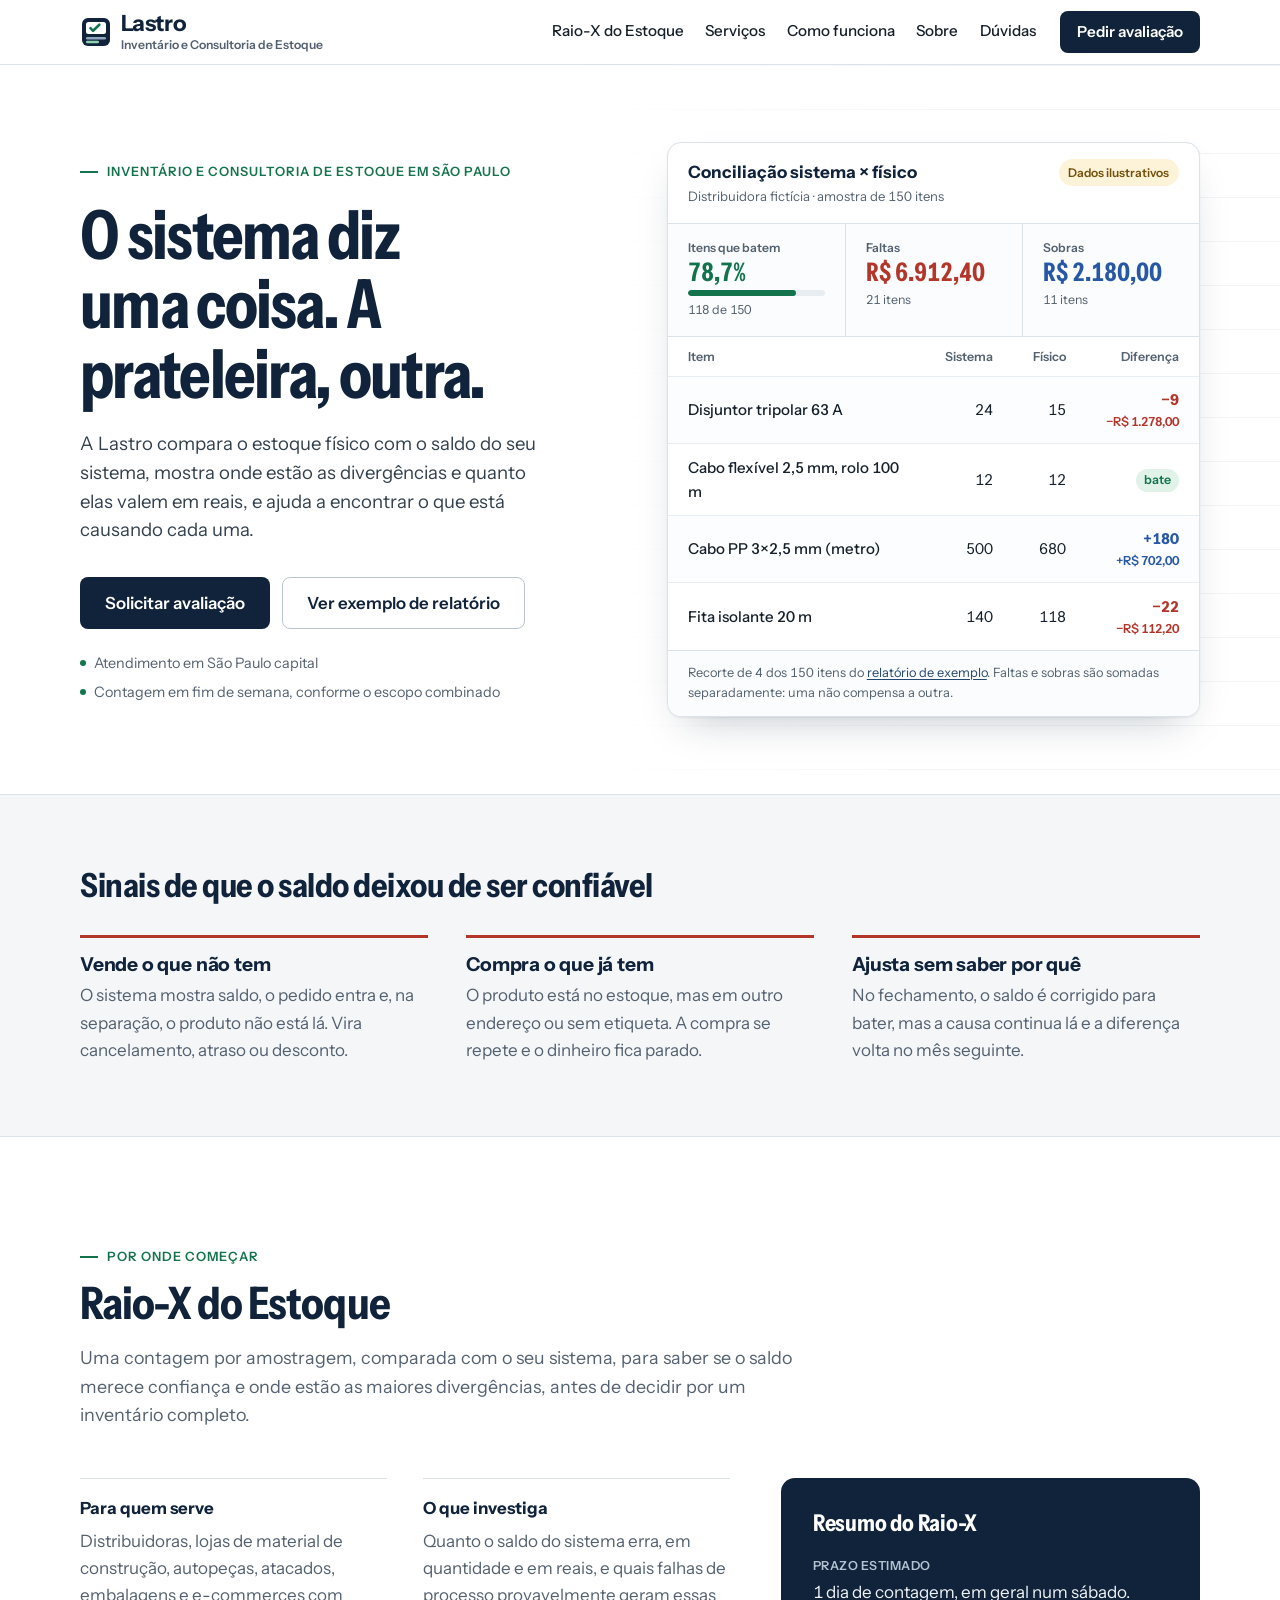
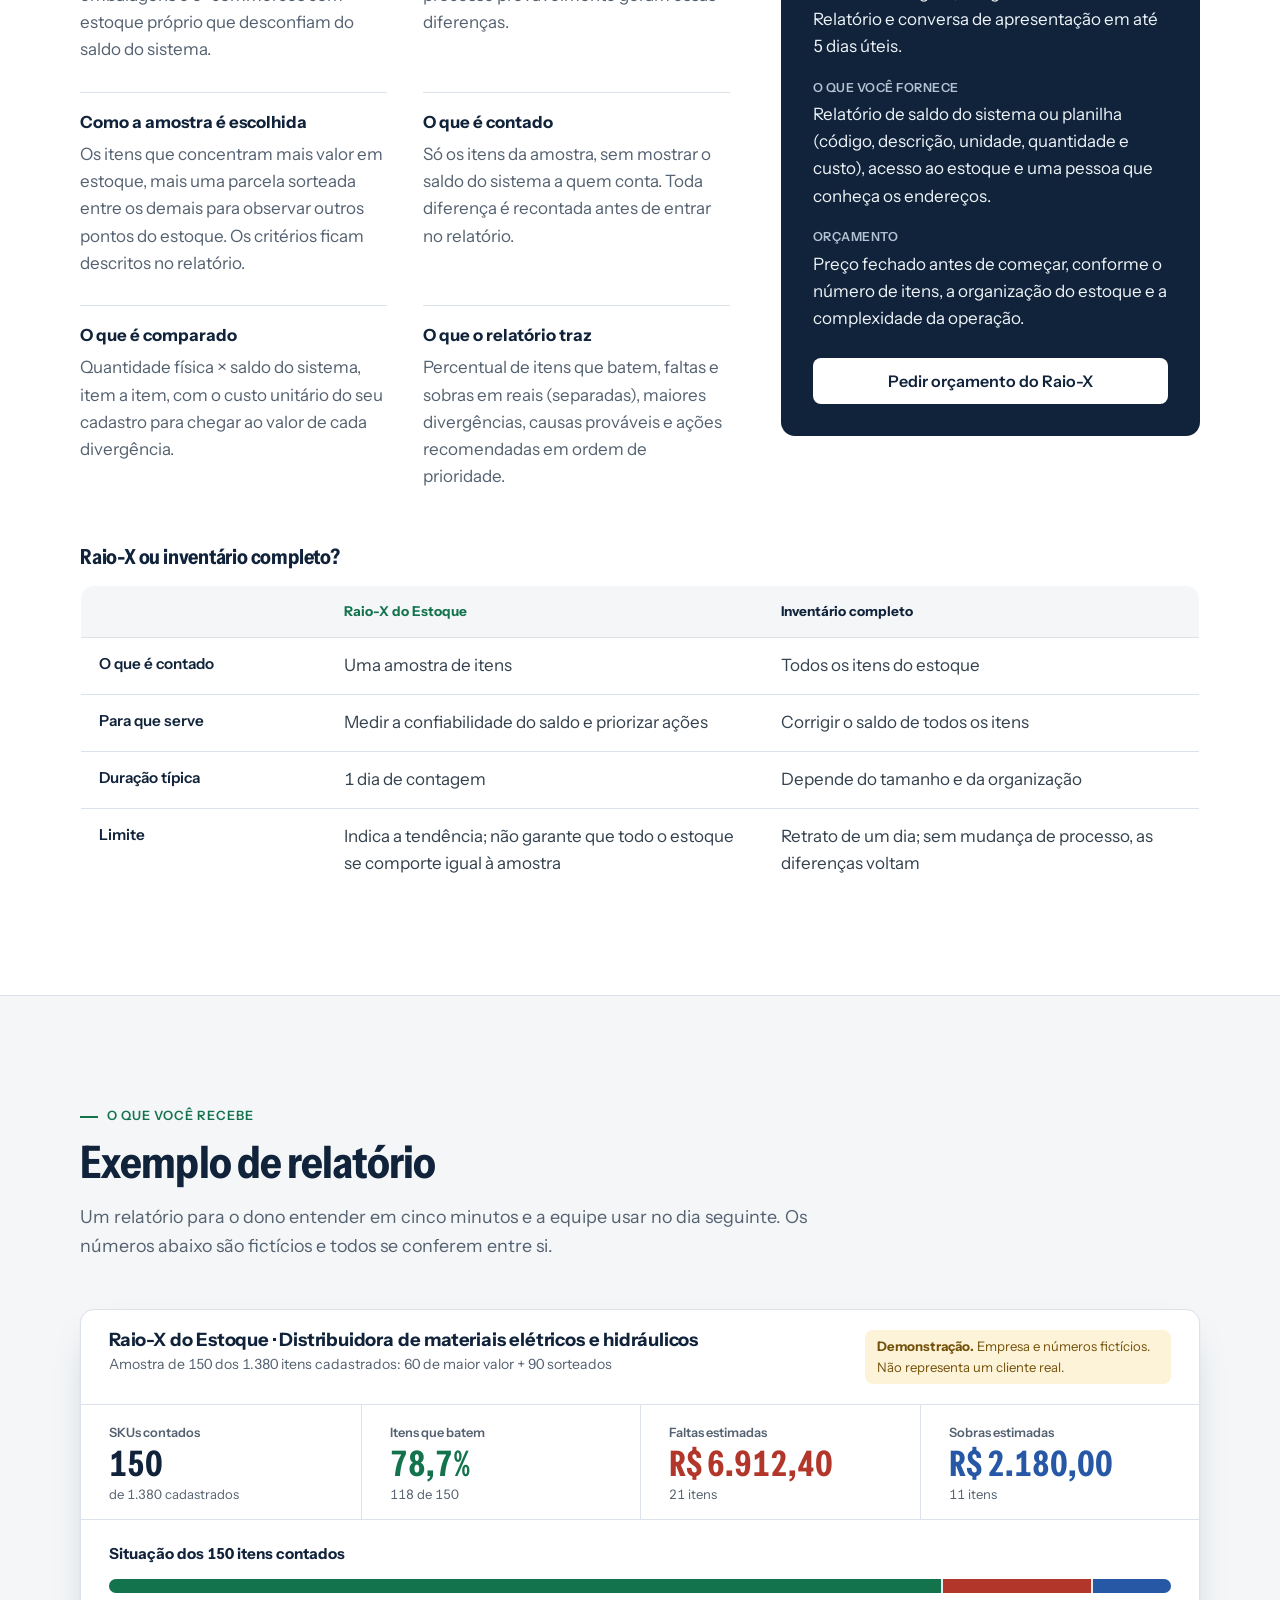
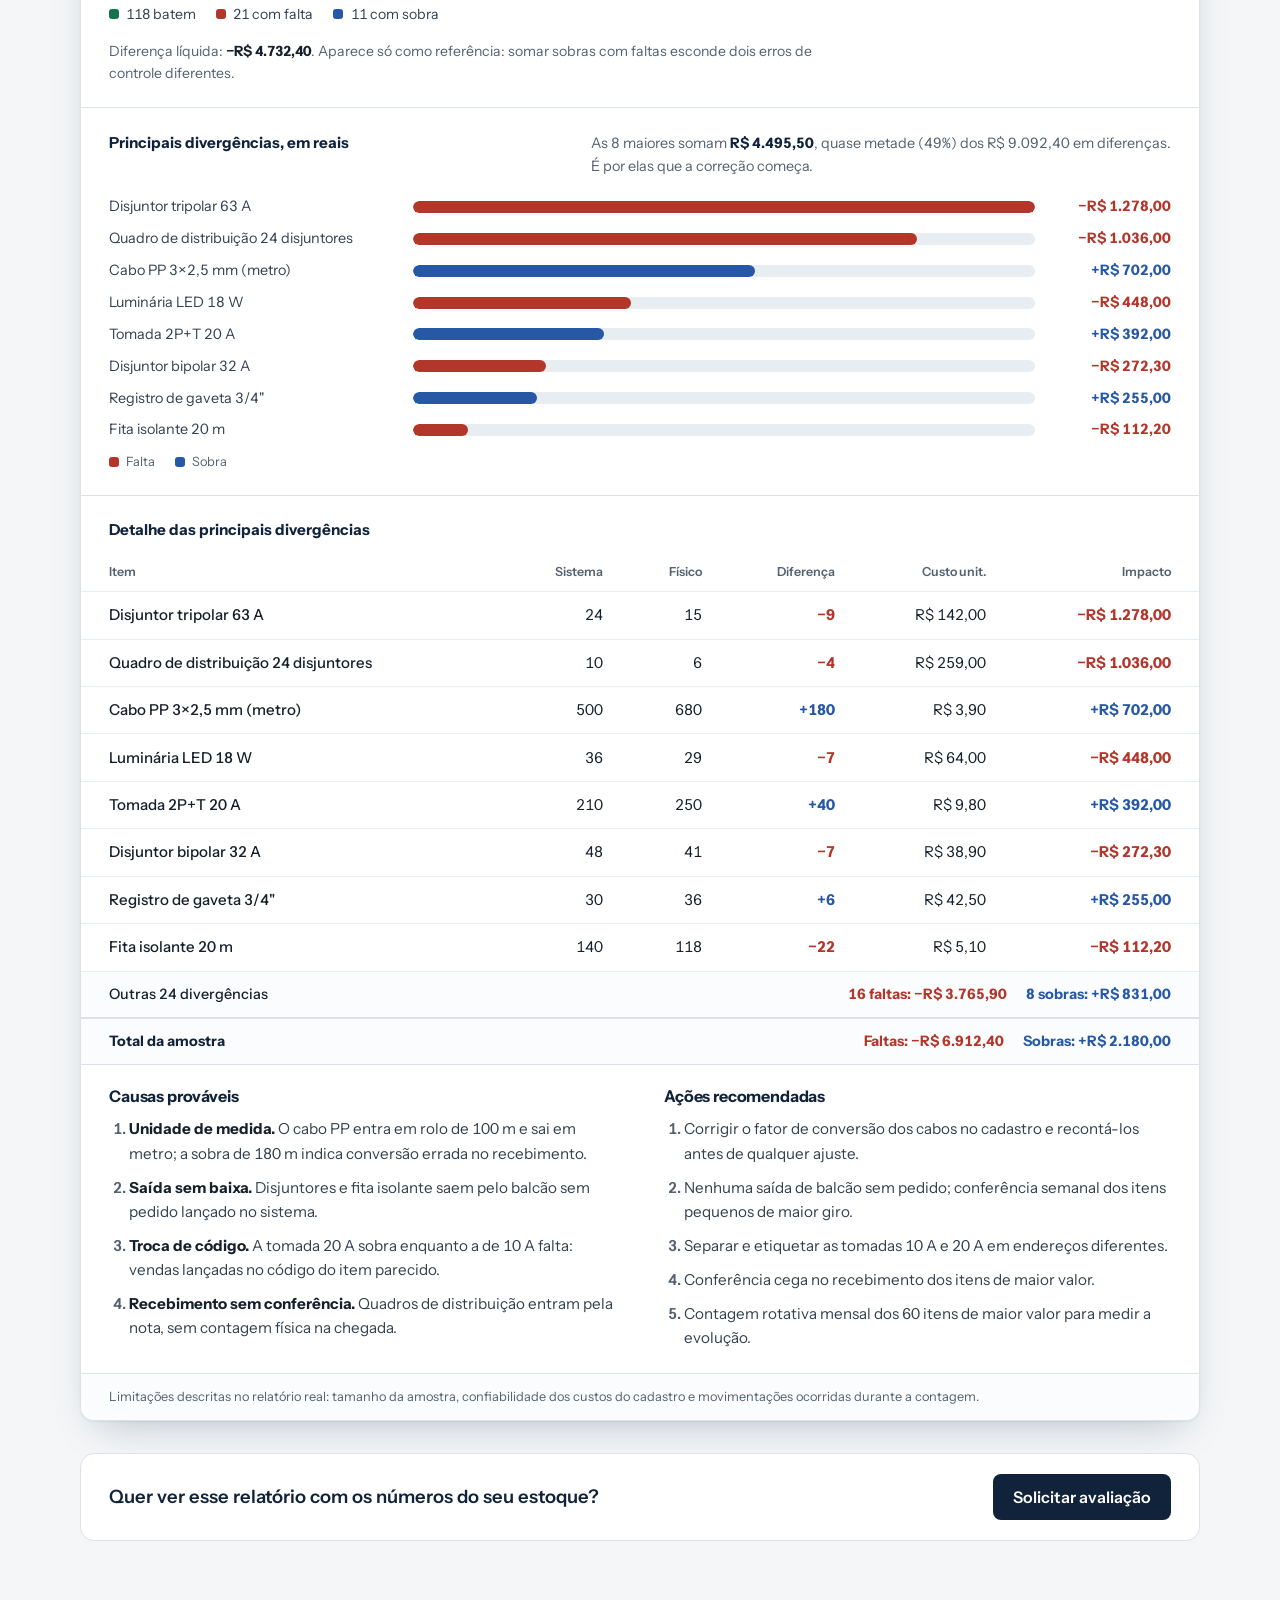
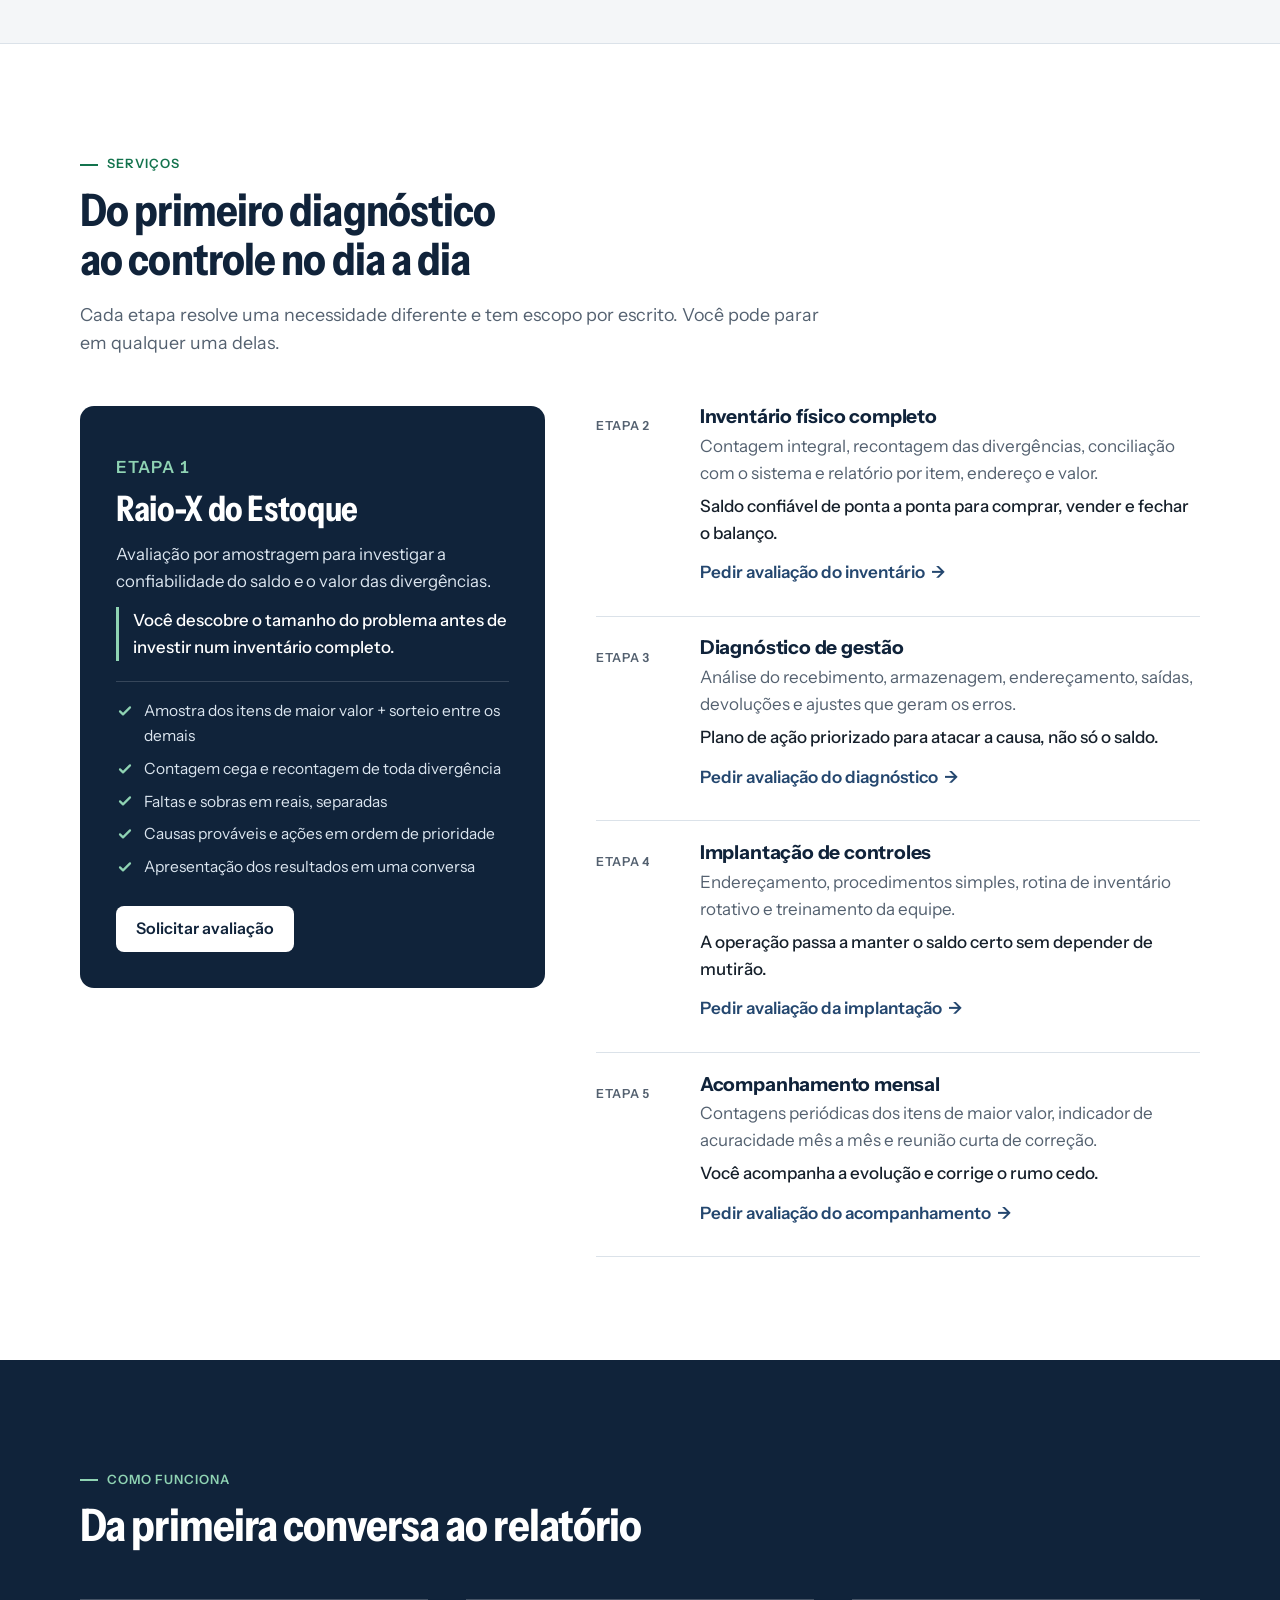
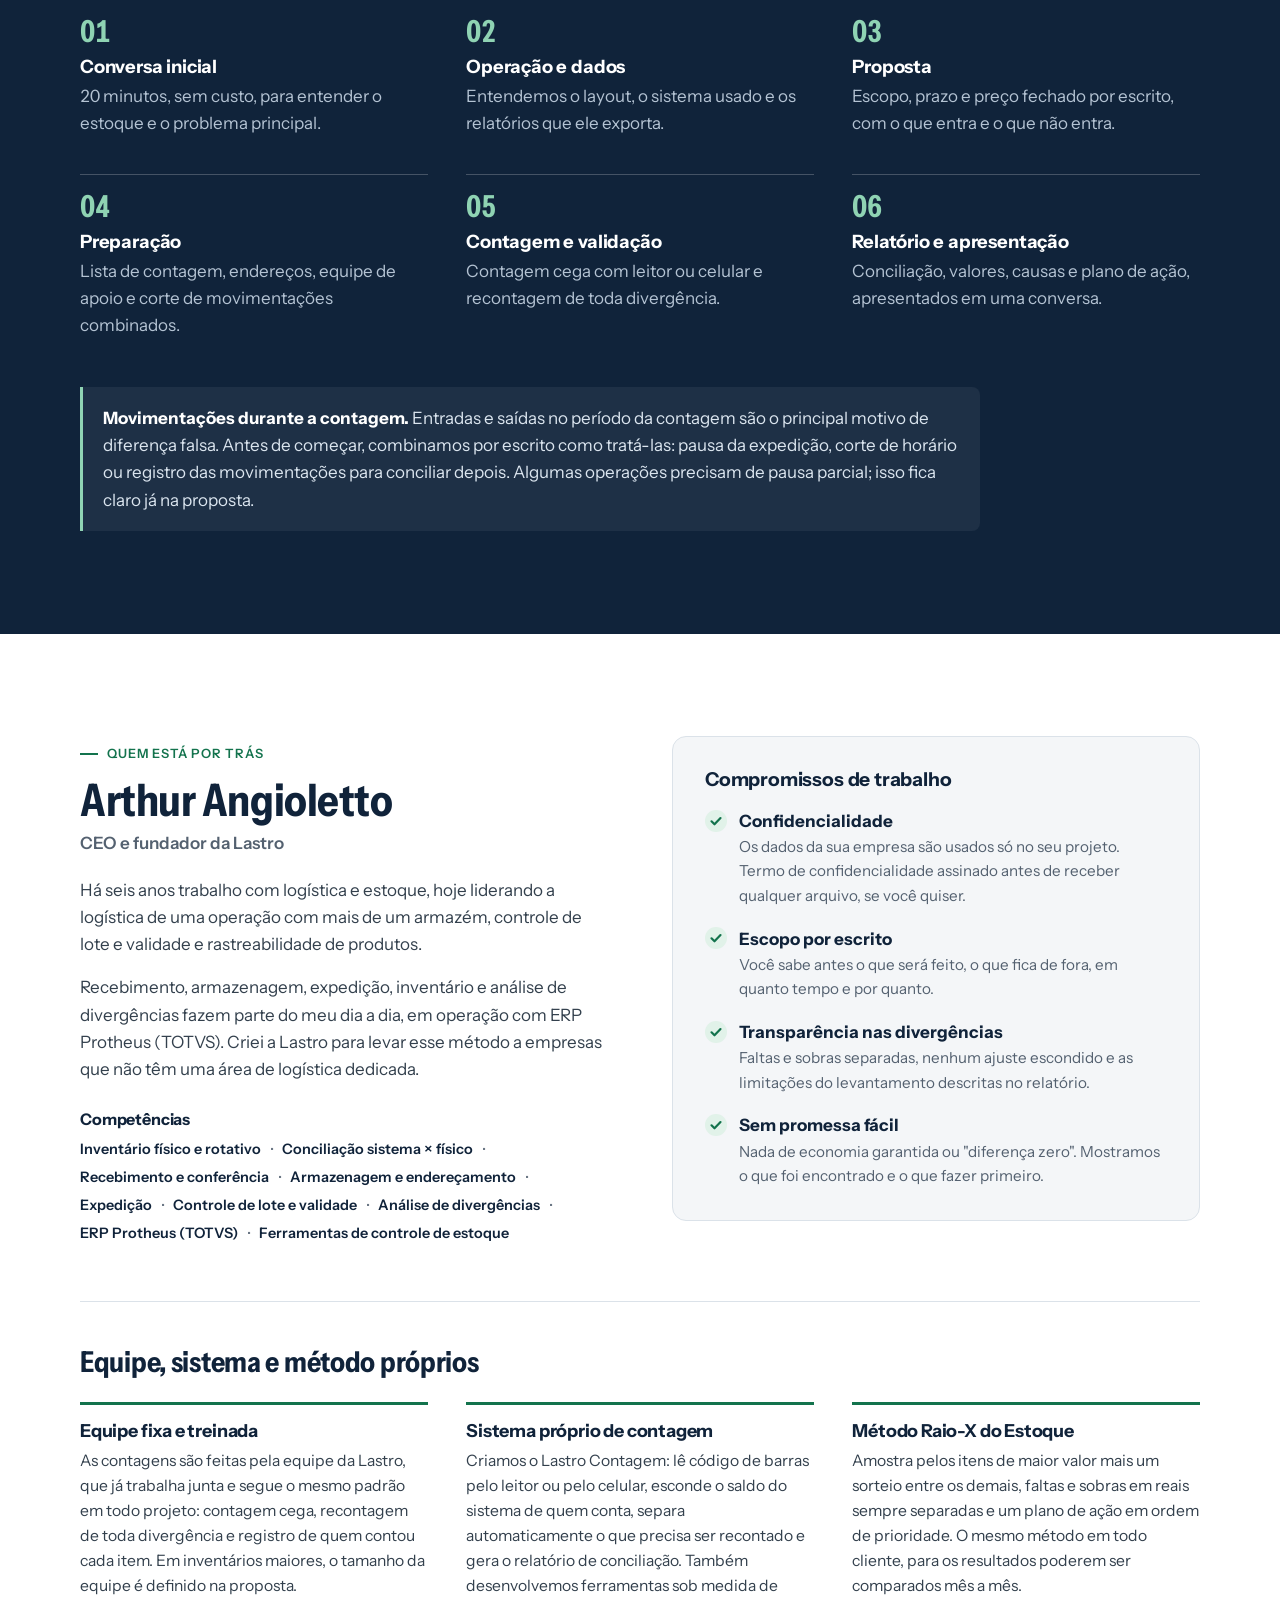
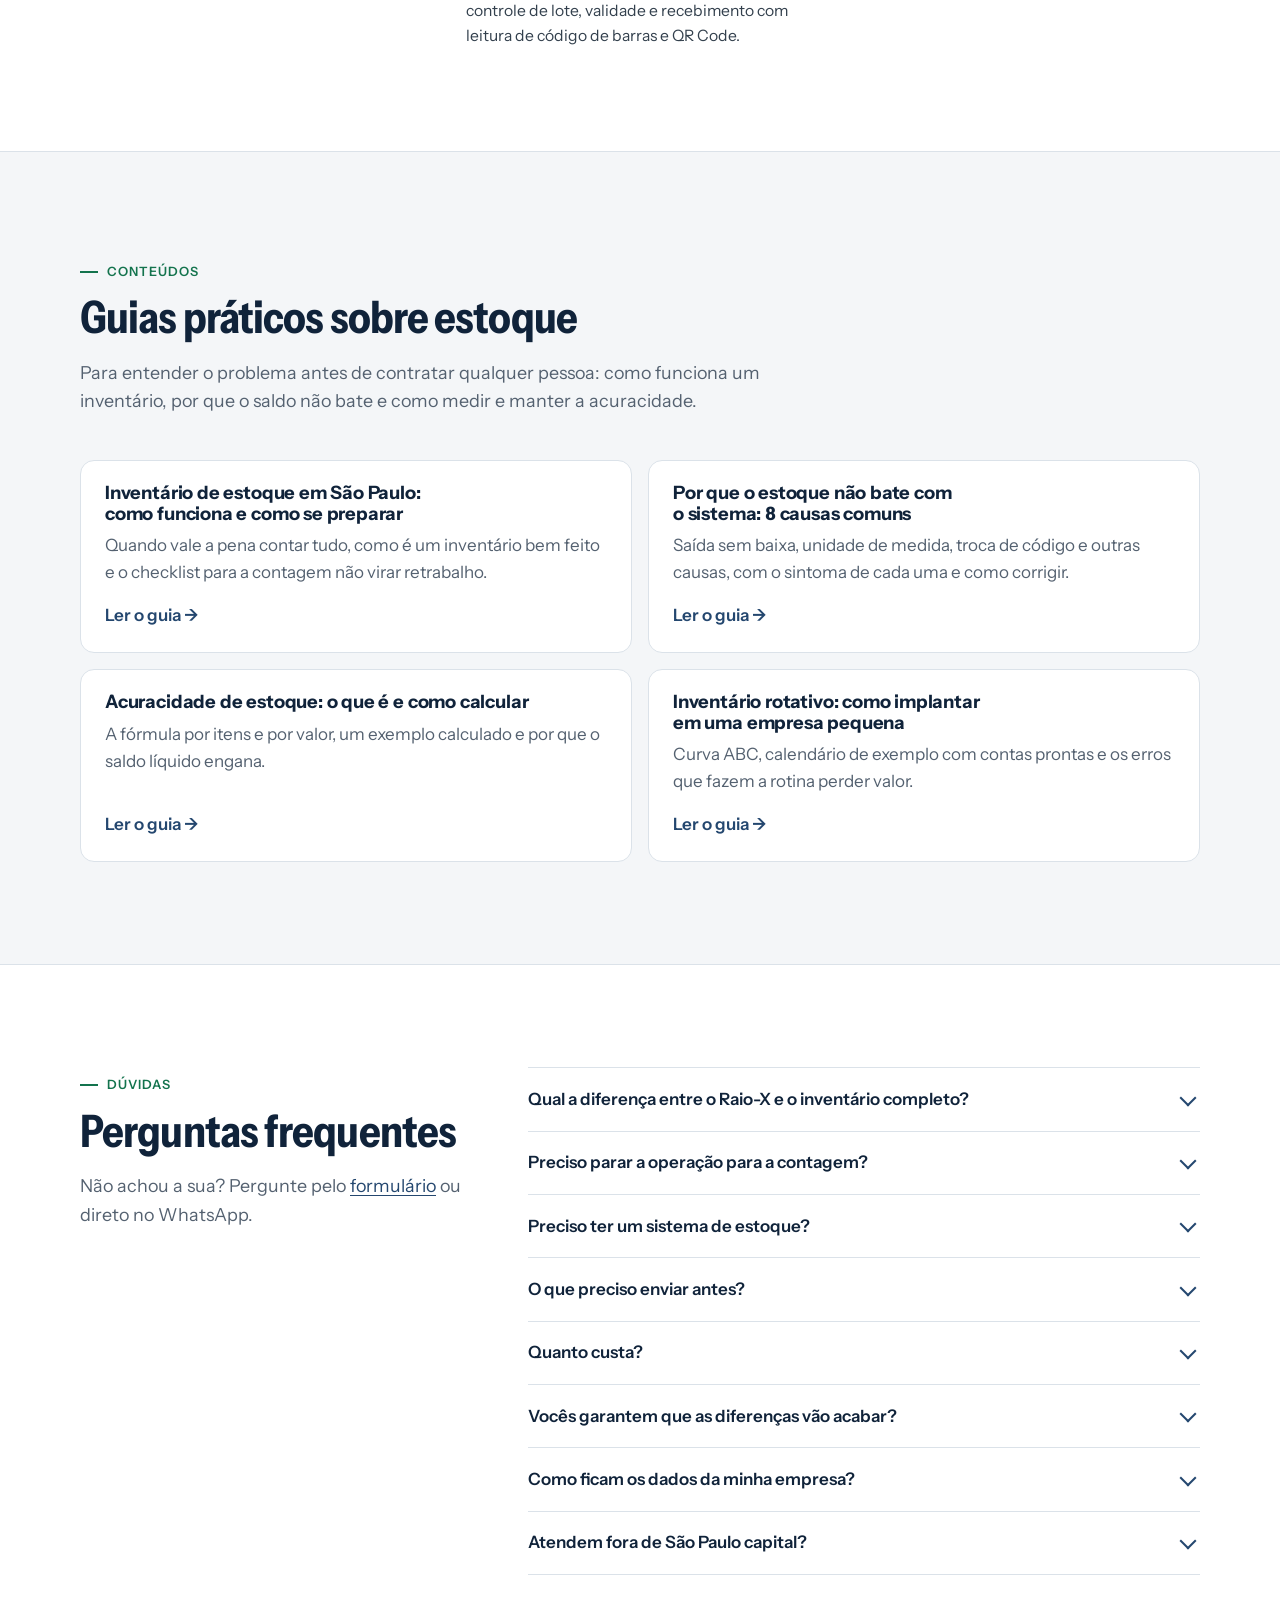
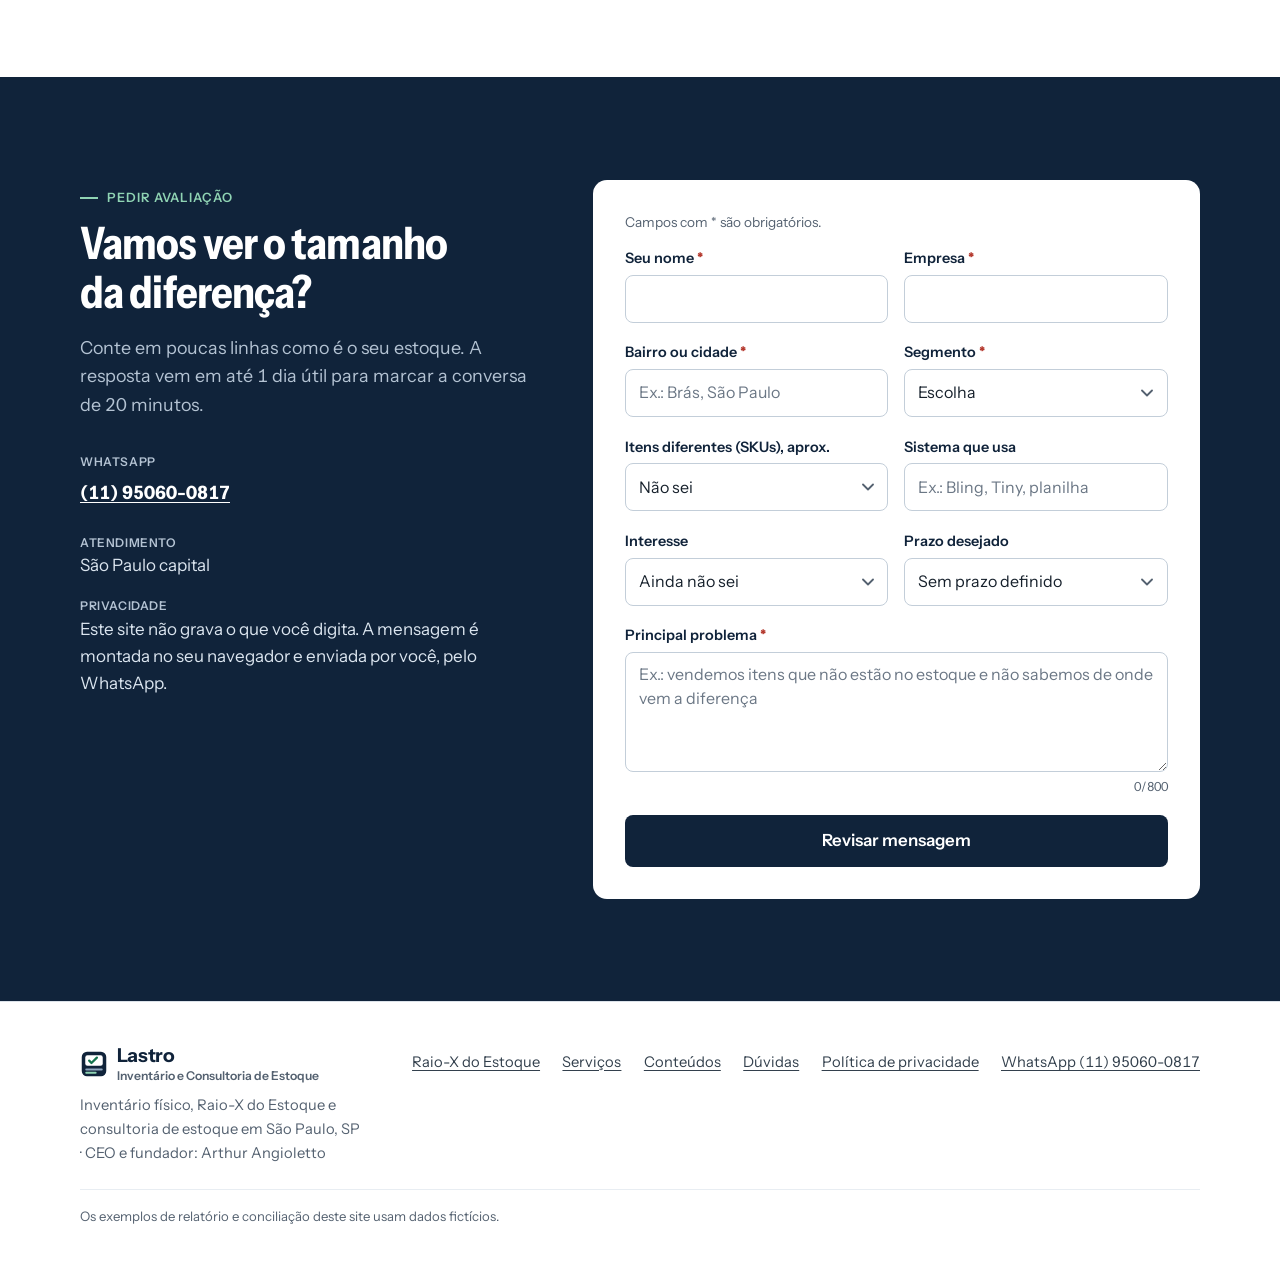
==== commit 916833ac: "Nome buscável, CEO e fundador, equipe e sistema próprios, 4 guias para busca, sitemap Co-Authored-By" ====
--- a/index.html
+++ b/index.html
@@ -3,14 +3,14 @@
 <head>
 <meta charset="utf-8">
 <meta name="viewport" content="width=device-width, initial-scale=1">
-<title>Inventário de estoque em São Paulo | Lastro</title>
+<title>Inventário de Estoque e Consultoria em São Paulo | Lastro</title>
 <meta name="description" content="Inventário físico, Raio-X do Estoque e consultoria de estoque em São Paulo. A Lastro compara o físico com o sistema, mostra as divergências em reais e ajuda a corrigir as causas.">
 <link rel="canonical" href="https://arthurangioletto.github.io/lastro-site/">
 <meta name="robots" content="index, follow">
 <meta property="og:type" content="website">
 <meta property="og:locale" content="pt_BR">
-<meta property="og:site_name" content="Lastro">
-<meta property="og:title" content="Lastro | O sistema diz uma coisa. A prateleira, outra.">
+<meta property="og:site_name" content="Lastro Inventário e Consultoria de Estoque">
+<meta property="og:title" content="Lastro Inventário e Consultoria de Estoque | São Paulo">
 <meta property="og:description" content="Inventário físico, Raio-X do Estoque e consultoria de estoque em São Paulo. Divergências medidas em reais, faltas e sobras separadas.">
 <meta property="og:url" content="https://arthurangioletto.github.io/lastro-site/">
 <meta property="og:image" content="https://arthurangioletto.github.io/lastro-site/assets/og.png">
@@ -28,14 +28,15 @@
 {
   "@context": "https://schema.org",
   "@type": "ProfessionalService",
-  "name": "Lastro",
+  "name": "Lastro Inventário e Consultoria de Estoque",
+  "alternateName": "Lastro",
   "description": "Inventário físico, Raio-X do Estoque, diagnóstico e consultoria de gestão de estoque para pequenas e médias empresas.",
   "url": "https://arthurangioletto.github.io/lastro-site/",
   "logo": "https://arthurangioletto.github.io/lastro-site/assets/apple-touch-icon.png",
   "image": "https://arthurangioletto.github.io/lastro-site/assets/og.png",
   "telephone": "+55-11-95060-0817",
   "areaServed": { "@type": "City", "name": "São Paulo" },
-  "founder": { "@type": "Person", "name": "Arthur Angioletto" },
+  "founder": { "@type": "Person", "name": "Arthur Angioletto", "jobTitle": "CEO e fundador" },
   "serviceType": ["Inventário de estoque", "Diagnóstico de estoque", "Consultoria de estoque", "Inventário rotativo"]
 }
 </script>
@@ -45,7 +46,7 @@
 
 <header class="topo" id="topo">
   <div class="faixa topo-faixa">
-    <a class="marca" href="#inicio" aria-label="Lastro, voltar ao início"><img src="assets/logo.svg" alt="" width="32" height="32"><span>Lastro</span></a>
+    <a class="marca" href="#inicio" aria-label="Lastro Inventário e Consultoria de Estoque, voltar ao início"><img src="assets/logo.svg" alt="" width="32" height="32"><span class="marca-nome">Lastro<small>Inventário e Consultoria de Estoque</small></span></a>
     <button class="menu-botao" type="button" aria-expanded="false" aria-controls="menu" id="menu-botao">
       <span class="menu-icone" aria-hidden="true"><i></i><i></i><i></i></span><span class="menu-texto">Menu</span>
     </button>
@@ -360,26 +361,64 @@
 
 <!-- ===================== SOBRE ===================== -->
 <section class="secao secao-sobre" id="sobre" aria-labelledby="titulo-sobre">
-  <div class="faixa sobre-grade">
-    <div class="sobre-texto">
-      <p class="sobretitulo">Quem faz</p>
-      <h2 id="titulo-sobre">Arthur Angioletto</h2>
-      <p class="papel">Fundador da Lastro</p>
-      <p>Há seis anos trabalho com logística e estoque, hoje liderando a logística de uma operação com mais de um armazém, controle de lote e validade e rastreabilidade de produtos.</p>
-      <p>Recebimento, armazenagem, expedição, inventário e análise de divergências fazem parte do meu dia a dia, em operação com ERP Protheus (TOTVS). Criei a Lastro para levar esse método a empresas que não têm uma área de logística dedicada.</p>
-      <ul class="areas" aria-label="Áreas de experiência">
-        <li>Recebimento</li><li>Armazenagem</li><li>Expedição</li><li>Inventário</li><li>Análise de divergências</li><li>Lote e validade</li>
+  <div class="faixa">
+    <div class="sobre-grade">
+      <div class="sobre-texto">
+        <p class="sobretitulo">Quem está por trás</p>
+        <h2 id="titulo-sobre">Arthur Angioletto</h2>
+        <p class="papel">CEO e fundador da Lastro</p>
+        <p>Há seis anos trabalho com logística e estoque, hoje liderando a logística de uma operação com mais de um armazém, controle de lote e validade e rastreabilidade de produtos.</p>
+        <p>Recebimento, armazenagem, expedição, inventário e análise de divergências fazem parte do meu dia a dia, em operação com ERP Protheus (TOTVS). Criei a Lastro para levar esse método a empresas que não têm uma área de logística dedicada.</p>
+        <h3 class="sobre-sub">Competências</h3>
+        <ul class="areas" aria-label="Competências">
+          <li>Inventário físico e rotativo</li><li>Conciliação sistema × físico</li><li>Recebimento e conferência</li><li>Armazenagem e endereçamento</li><li>Expedição</li><li>Controle de lote e validade</li><li>Análise de divergências</li><li>ERP Protheus (TOTVS)</li><li>Ferramentas de controle de estoque</li>
+        </ul>
+      </div>
+      <div class="compromissos">
+        <h3>Compromissos de trabalho</h3>
+        <ul>
+          <li><b>Confidencialidade</b><span>Os dados da sua empresa são usados só no seu projeto. Termo de confidencialidade assinado antes de receber qualquer arquivo, se você quiser.</span></li>
+          <li><b>Escopo por escrito</b><span>Você sabe antes o que será feito, o que fica de fora, em quanto tempo e por quanto.</span></li>
+          <li><b>Transparência nas divergências</b><span>Faltas e sobras separadas, nenhum ajuste escondido e as limitações do levantamento descritas no relatório.</span></li>
+          <li><b>Sem promessa fácil</b><span>Nada de economia garantida ou "diferença zero". Mostramos o que foi encontrado e o que fazer primeiro.</span></li>
+        </ul>
+      </div>
+    </div>
+
+    <div class="proprios">
+      <h3 class="proprios-titulo">Equipe, sistema e método próprios</h3>
+      <ul class="proprios-lista">
+        <li>
+          <h4>Equipe fixa e treinada</h4>
+          <p>As contagens são feitas pela equipe da Lastro, que já trabalha junta e segue o mesmo padrão em todo projeto: contagem cega, recontagem de toda divergência e registro de quem contou cada item. Em inventários maiores, o tamanho da equipe é definido na proposta.</p>
+        </li>
+        <li>
+          <h4>Sistema próprio de contagem</h4>
+          <p>Criamos o Lastro Contagem: lê código de barras pelo leitor ou pelo celular, esconde o saldo do sistema de quem conta, separa automaticamente o que precisa ser recontado e gera o relatório de conciliação. Também desenvolvemos ferramentas sob medida de controle de lote, validade e recebimento com leitura de código de barras e QR Code.</p>
+        </li>
+        <li>
+          <h4>Método Raio-X do Estoque</h4>
+          <p>Amostra pelos itens de maior valor mais um sorteio entre os demais, faltas e sobras em reais sempre separadas e um plano de ação em ordem de prioridade. O mesmo método em todo cliente, para os resultados poderem ser comparados mês a mês.</p>
+        </li>
       </ul>
     </div>
-    <div class="compromissos">
-      <h3>Compromissos de trabalho</h3>
-      <ul>
-        <li><b>Confidencialidade</b><span>Os dados da sua empresa são usados só no seu projeto. Termo de confidencialidade assinado antes de receber qualquer arquivo, se você quiser.</span></li>
-        <li><b>Escopo por escrito</b><span>Você sabe antes o que será feito, o que fica de fora, em quanto tempo e por quanto.</span></li>
-        <li><b>Transparência nas divergências</b><span>Faltas e sobras separadas, nenhum ajuste escondido e as limitações do levantamento descritas no relatório.</span></li>
-        <li><b>Sem promessa fácil</b><span>Nada de economia garantida ou "diferença zero". Mostramos o que foi encontrado e o que fazer primeiro.</span></li>
-      </ul>
-    </div>
+  </div>
+</section>
+
+<!-- ===================== CONTEÚDOS ===================== -->
+<section class="secao secao-conteudos" id="conteudos" aria-labelledby="titulo-conteudos">
+  <div class="faixa">
+    <div class="cabeca-secao">
+      <p class="sobretitulo">Conteúdos</p>
+      <h2 id="titulo-conteudos">Guias práticos sobre estoque</h2>
+      <p class="lead">Para entender o problema antes de contratar qualquer pessoa: como funciona um inventário, por que o saldo não bate e como medir e manter a acuracidade.</p>
+    </div>
+    <ul class="guias">
+      <li><a class="guia" href="conteudos/inventario-de-estoque-sao-paulo.html"><h3>Inventário de estoque em São Paulo: como funciona e como se preparar</h3><p>Quando vale a pena contar tudo, como é um inventário bem feito e o checklist para a contagem não virar retrabalho.</p><span class="guia-ler" aria-hidden="true">Ler o guia</span></a></li>
+      <li><a class="guia" href="conteudos/estoque-nao-bate-com-o-sistema.html"><h3>Por que o estoque não bate com o sistema: 8 causas comuns</h3><p>Saída sem baixa, unidade de medida, troca de código e outras causas, com o sintoma de cada uma e como corrigir.</p><span class="guia-ler" aria-hidden="true">Ler o guia</span></a></li>
+      <li><a class="guia" href="conteudos/acuracidade-de-estoque.html"><h3>Acuracidade de estoque: o que é e como calcular</h3><p>A fórmula por itens e por valor, um exemplo calculado e por que o saldo líquido engana.</p><span class="guia-ler" aria-hidden="true">Ler o guia</span></a></li>
+      <li><a class="guia" href="conteudos/inventario-rotativo.html"><h3>Inventário rotativo: como implantar em uma empresa pequena</h3><p>Curva ABC, calendário de exemplo com contas prontas e os erros que fazem a rotina perder valor.</p><span class="guia-ler" aria-hidden="true">Ler o guia</span></a></li>
+    </ul>
   </div>
 </section>
 
@@ -517,13 +556,14 @@
 <footer class="rodape">
   <div class="faixa rodape-grade">
     <div>
-      <a class="marca marca-rodape" href="#inicio"><img src="assets/logo.svg" alt="" width="28" height="28"><span>Lastro</span></a>
-      <p>Inventário físico e consultoria de estoque · São Paulo, SP</p>
+      <a class="marca marca-rodape" href="#inicio"><img src="assets/logo.svg" alt="" width="28" height="28"><span class="marca-nome">Lastro<small>Inventário e Consultoria de Estoque</small></span></a>
+      <p>Inventário físico, Raio-X do Estoque e consultoria de estoque em São Paulo, SP · CEO e fundador: Arthur Angioletto</p>
     </div>
     <nav aria-label="Rodapé">
       <ul>
         <li><a href="#raio-x">Raio-X do Estoque</a></li>
         <li><a href="#servicos">Serviços</a></li>
+        <li><a href="#conteudos">Conteúdos</a></li>
         <li><a href="#duvidas">Dúvidas</a></li>
         <li><a href="privacidade.html">Política de privacidade</a></li>
         <li><a href="https://wa.me/5511950600817" target="_blank" rel="noopener">WhatsApp (11) 95060-0817</a></li>
--- a/assets/site.css
+++ b/assets/site.css
@@ -90,6 +90,10 @@
 .marca { display: inline-flex; align-items: center; gap: .55rem; min-height: 44px; color: var(--marinho); text-decoration: none; margin-right: auto; }
 .marca img { width: 32px; height: 32px; }
 .marca span { font-weight: 700; font-size: 1.4rem; letter-spacing: -0.02em; }
+.marca-nome { display: grid; line-height: 1; }
+.marca-nome small { font-size: .76rem; font-weight: 600; letter-spacing: 0; line-height: 1.15; color: var(--cinza); margin-top: .2rem; }
+.topo .marca { min-width: 0; }
+@media (max-width: 440px) { .topo .marca-nome small { max-width: 12.5rem; } .topo .marca span { font-size: 1.25rem; } }
 .marca:hover { color: var(--marinho); }
 .menu { display: flex; align-items: center; gap: 1.5rem; }
 .menu ul { list-style: none; display: flex; gap: 1.35rem; }
@@ -432,9 +436,18 @@
 .compromissos b { color: var(--marinho); }
 .compromissos span { color: var(--cinza); font-size: .95rem; }
 @media (max-width: 860px) { .sobre-grade { grid-template-columns: minmax(0, 1fr); } }
+.sobre-sub { margin-top: 1.75rem; font-size: 1rem; }
+.sobre-sub + .areas { margin-top: .6rem; }
+.proprios { margin-top: clamp(2.5rem, 5vw, 3.5rem); padding-top: clamp(2rem, 4vw, 2.75rem); border-top: 1px solid var(--linha); }
+.proprios-titulo { font-size: clamp(1.4rem, 2.4vw, 1.8rem); font-stretch: 86%; }
+.proprios-lista { list-style: none; display: grid; grid-template-columns: repeat(3, minmax(0, 1fr)); gap: 1.5rem clamp(1.5rem, 3vw, 2.5rem); margin-top: 1.5rem; }
+.proprios-lista li { border-top: 3px solid var(--verde); padding-top: 1rem; }
+.proprios-lista h4 { font-size: 1.12rem; }
+.proprios-lista p { margin-top: .45rem; color: #33404d; font-size: .98rem; }
+@media (max-width: 860px) { .proprios-lista { grid-template-columns: minmax(0, 1fr); } }
 
 /* ---------- dúvidas ---------- */
-.secao-duvidas { background: var(--papel); border-top: 1px solid var(--linha); }
+.secao-duvidas { background: var(--branco); }
 .duvidas-grade { display: grid; grid-template-columns: minmax(0, .8fr) minmax(0, 1.4fr); gap: clamp(2rem, 5vw, 4rem); align-items: start; }
 .duvidas { border-top: 1px solid var(--linha); }
 .duvidas details { border-bottom: 1px solid var(--linha); }
@@ -445,6 +458,58 @@
 .duvidas summary:hover { color: var(--marinho-3); }
 .duvidas details p { padding-bottom: 1.2rem; color: #33404d; max-width: 68ch; }
 @media (max-width: 860px) { .duvidas-grade { grid-template-columns: minmax(0, 1fr); } }
+
+/* ---------- conteúdos ---------- */
+.secao-conteudos { background: var(--papel); border-block: 1px solid var(--linha); }
+.guias { list-style: none; display: grid; grid-template-columns: repeat(2, minmax(0, 1fr)); gap: 1rem; margin-top: clamp(2rem, 4vw, 2.75rem); }
+.guia { display: flex; flex-direction: column; height: 100%; padding: 1.4rem 1.5rem; background: var(--branco); border: 1px solid var(--linha); border-radius: var(--raio-g); text-decoration: none; color: var(--tinta); transition: border-color .15s, box-shadow .15s; }
+.guia:hover { border-color: #9fb0c1; box-shadow: var(--sombra); color: var(--tinta); }
+.guia h3 { font-size: 1.15rem; }
+.guia p { margin-top: .5rem; color: var(--cinza); }
+.guia-ler { margin-top: auto; padding-top: 1rem; font-weight: 600; color: var(--marinho-3); }
+.guia-ler::after { content: " →"; }
+.guia:hover .guia-ler { text-decoration: underline; }
+@media (max-width: 760px) { .guias { grid-template-columns: minmax(0, 1fr); } }
+
+/* ---------- páginas de conteúdo ---------- */
+.artigo-faixa { max-width: 820px; padding-block: 1.5rem clamp(3rem, 6vw, 5rem); }
+.trilha-nav ol { list-style: none; display: flex; flex-wrap: wrap; gap: .2rem .5rem; font-size: .85rem; color: var(--cinza); }
+.trilha-nav li { display: inline-flex; align-items: center; }
+.trilha-nav li + li::before { content: "/"; margin-right: .5rem; color: var(--cinza-2); }
+.trilha-nav a { display: inline-flex; align-items: center; min-height: 40px; }
+.trilha-nav [aria-current] { display: inline-flex; align-items: center; min-height: 40px; }
+.artigo-cabeca { margin-top: 1rem; padding-bottom: 1.5rem; border-bottom: 1px solid var(--linha); }
+.artigo h1 { font-size: clamp(2rem, 4.6vw, 3rem); font-stretch: 82%; letter-spacing: -0.02em; line-height: 1.05; }
+.artigo-meta { margin-top: .9rem; font-size: .9rem; color: var(--cinza); }
+.artigo > p, .artigo > ul, .artigo > ol, .artigo > div { margin-top: 1rem; color: #2a3642; line-height: 1.7; max-width: 68ch; }
+.artigo > ul, .artigo > ol { padding-left: 1.3rem; }
+.artigo li + li { margin-top: .45rem; }
+.artigo .abre { margin-top: 1.6rem; font-size: 1.18rem; color: #33404d; }
+.artigo > h2 { margin-top: 2.6rem; font-size: clamp(1.35rem, 2.4vw, 1.6rem); font-stretch: 88%; }
+.artigo b { color: var(--tinta); }
+.formula { padding: .9rem 1.1rem; background: var(--papel); border-left: 3px solid var(--verde); border-radius: 0 var(--raio) var(--raio) 0; font-weight: 600; color: var(--marinho) !important; }
+.artigo .checklist { list-style: none; padding-left: 0; }
+.checklist li { display: grid; grid-template-columns: 22px minmax(0, 1fr); gap: .6rem; }
+.checklist li::before { content: ""; width: 20px; height: 20px; margin-top: .25rem; border: 1.5px solid #9fb0c1; border-radius: 4px; }
+.tabela-rolagem { overflow-x: auto; }
+.tabela-artigo { width: 100%; border-collapse: collapse; font-size: .95rem; }
+.tabela-artigo caption { text-align: left; font-weight: 700; color: var(--marinho); padding-bottom: .5rem; }
+.tabela-artigo th, .tabela-artigo td { padding: .6rem .8rem; border-top: 1px solid var(--linha); text-align: right; }
+.tabela-artigo th:first-child { text-align: left; }
+.tabela-artigo thead th { font-size: .82rem; color: var(--cinza); border-top: 0; }
+.tabela-artigo tfoot th, .tabela-artigo tfoot td { font-weight: 700; border-top: 2px solid var(--linha); }
+.artigo-cta { margin-top: 3rem; padding: clamp(1.4rem, 3vw, 2rem); background: var(--marinho); color: #fff; border-radius: var(--raio-g); --foco: #8cc4ff; }
+.artigo-cta h2 { color: #fff; font-size: 1.45rem; font-stretch: 86%; }
+.artigo-cta p { margin-top: .5rem; color: #dbe5ef; }
+.artigo-cta .btn { margin-top: 1.25rem; background: #fff; color: var(--marinho); }
+.artigo-cta .btn:hover { background: #e6edf4; }
+.relacionados { margin-top: 3rem; }
+.relacionados h2 { font-size: 1.2rem; }
+.relacionados ul { list-style: none; margin-top: .75rem; border-top: 1px solid var(--linha); }
+.relacionados li { border-bottom: 1px solid var(--linha); }
+.relacionados a { display: flex; align-items: center; min-height: 52px; padding-block: .5rem; font-weight: 600; text-decoration: none; }
+.relacionados a:hover { text-decoration: underline; }
+@media (max-width: 520px) { .artigo-cta .btn { width: 100%; } }
 
 /* ---------- contato ---------- */
 .secao-contato { background: var(--marinho); color: #fff; --foco: #8cc4ff; }
@@ -525,6 +590,11 @@
 .texto-longo p, .texto-longo ul { margin-top: .8rem; color: #33404d; }
 .texto-longo ul { padding-left: 1.25rem; }
 .topo-simples .marca { margin-right: auto; }
+.topo-simples .topo-faixa { flex-wrap: nowrap !important; padding-block: 0 !important; }
+@media (max-width: 440px) {
+  .topo-simples .marca-nome small { max-width: 8.5rem; }
+  .topo-simples .btn-topo { padding: .45rem .7rem; font-size: .88rem; white-space: nowrap; }
+}
 
 @media (prefers-reduced-motion: reduce) {
   html { scroll-behavior: auto; }
@@ -535,3 +605,6 @@
   .topo, .cta-movel, .secao-contato, .acoes, .cta-faixa { display: none !important; }
   .secao { padding-block: 1.5rem; }
 }
+
+/* telas muito estreitas: o nome descritivo fica no rodapé e no título da página */
+@media (max-width: 350px) { .topo .marca-nome small { display: none; } }
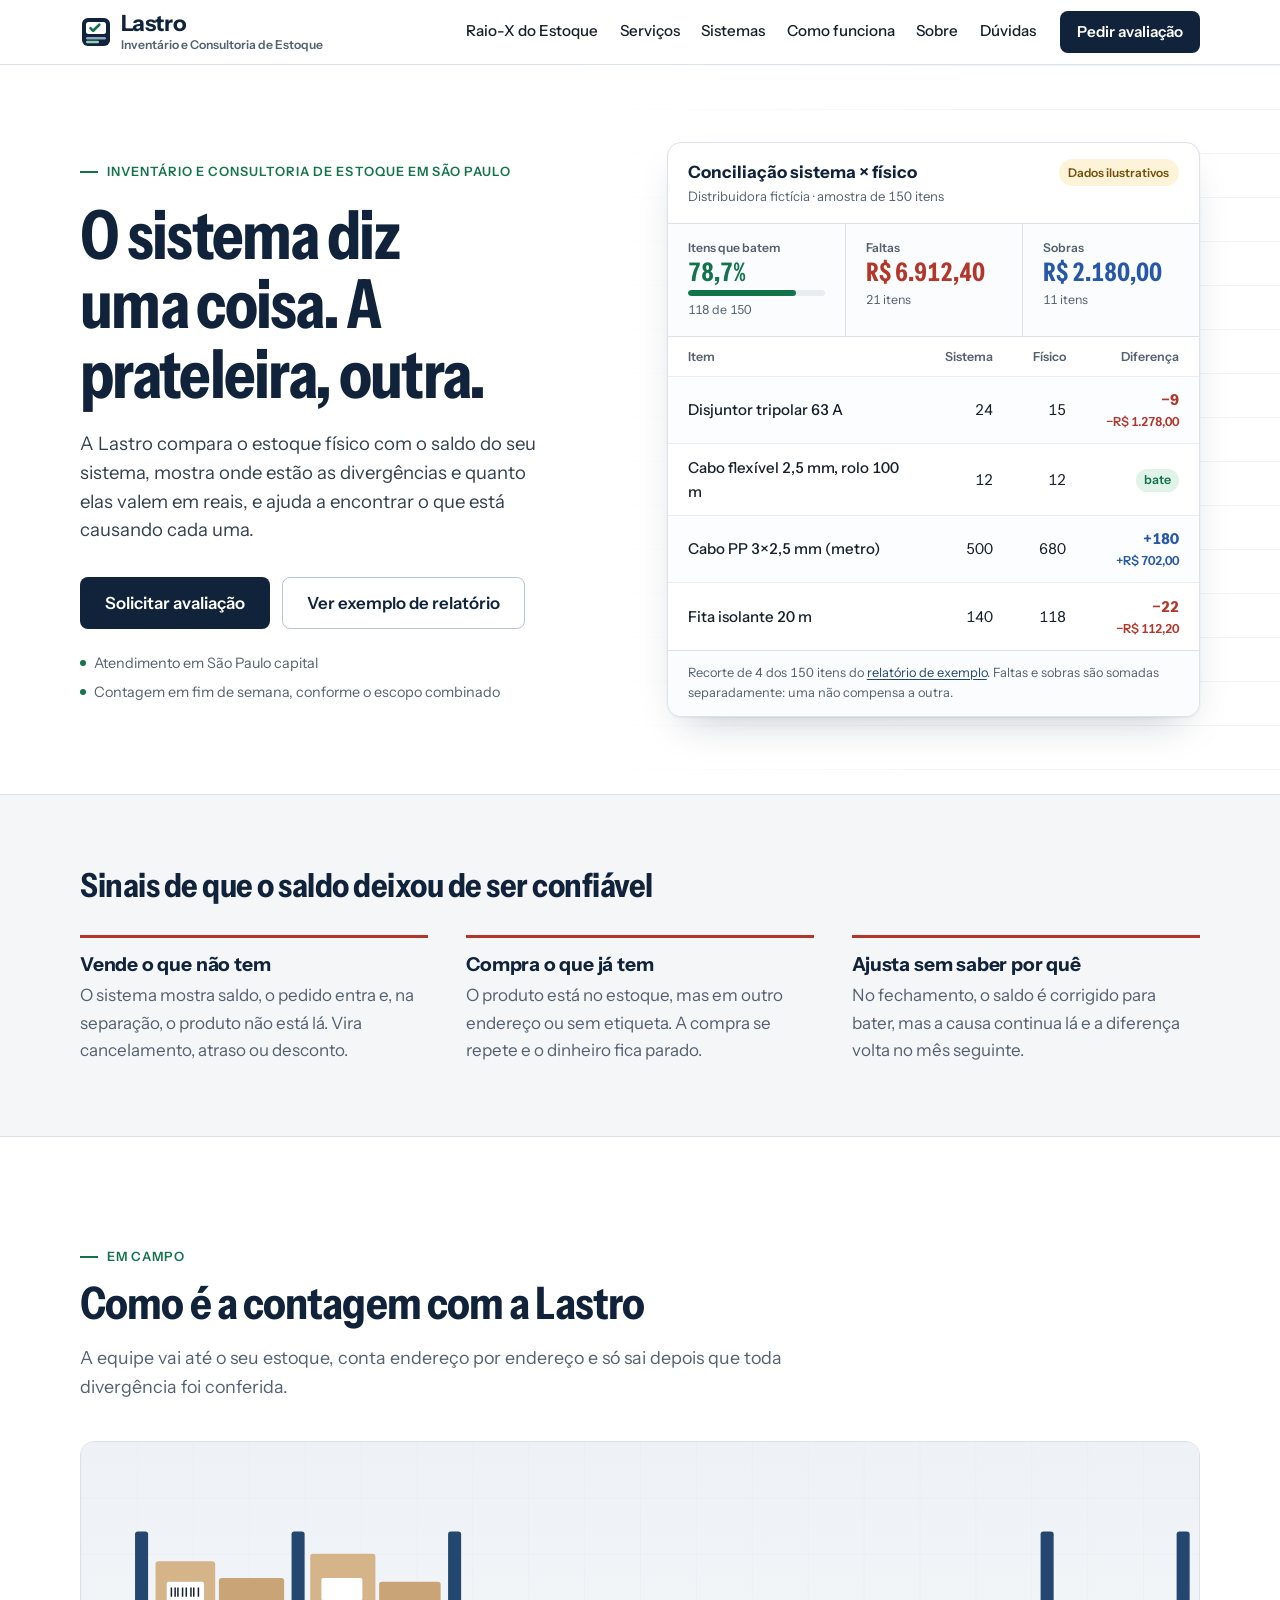
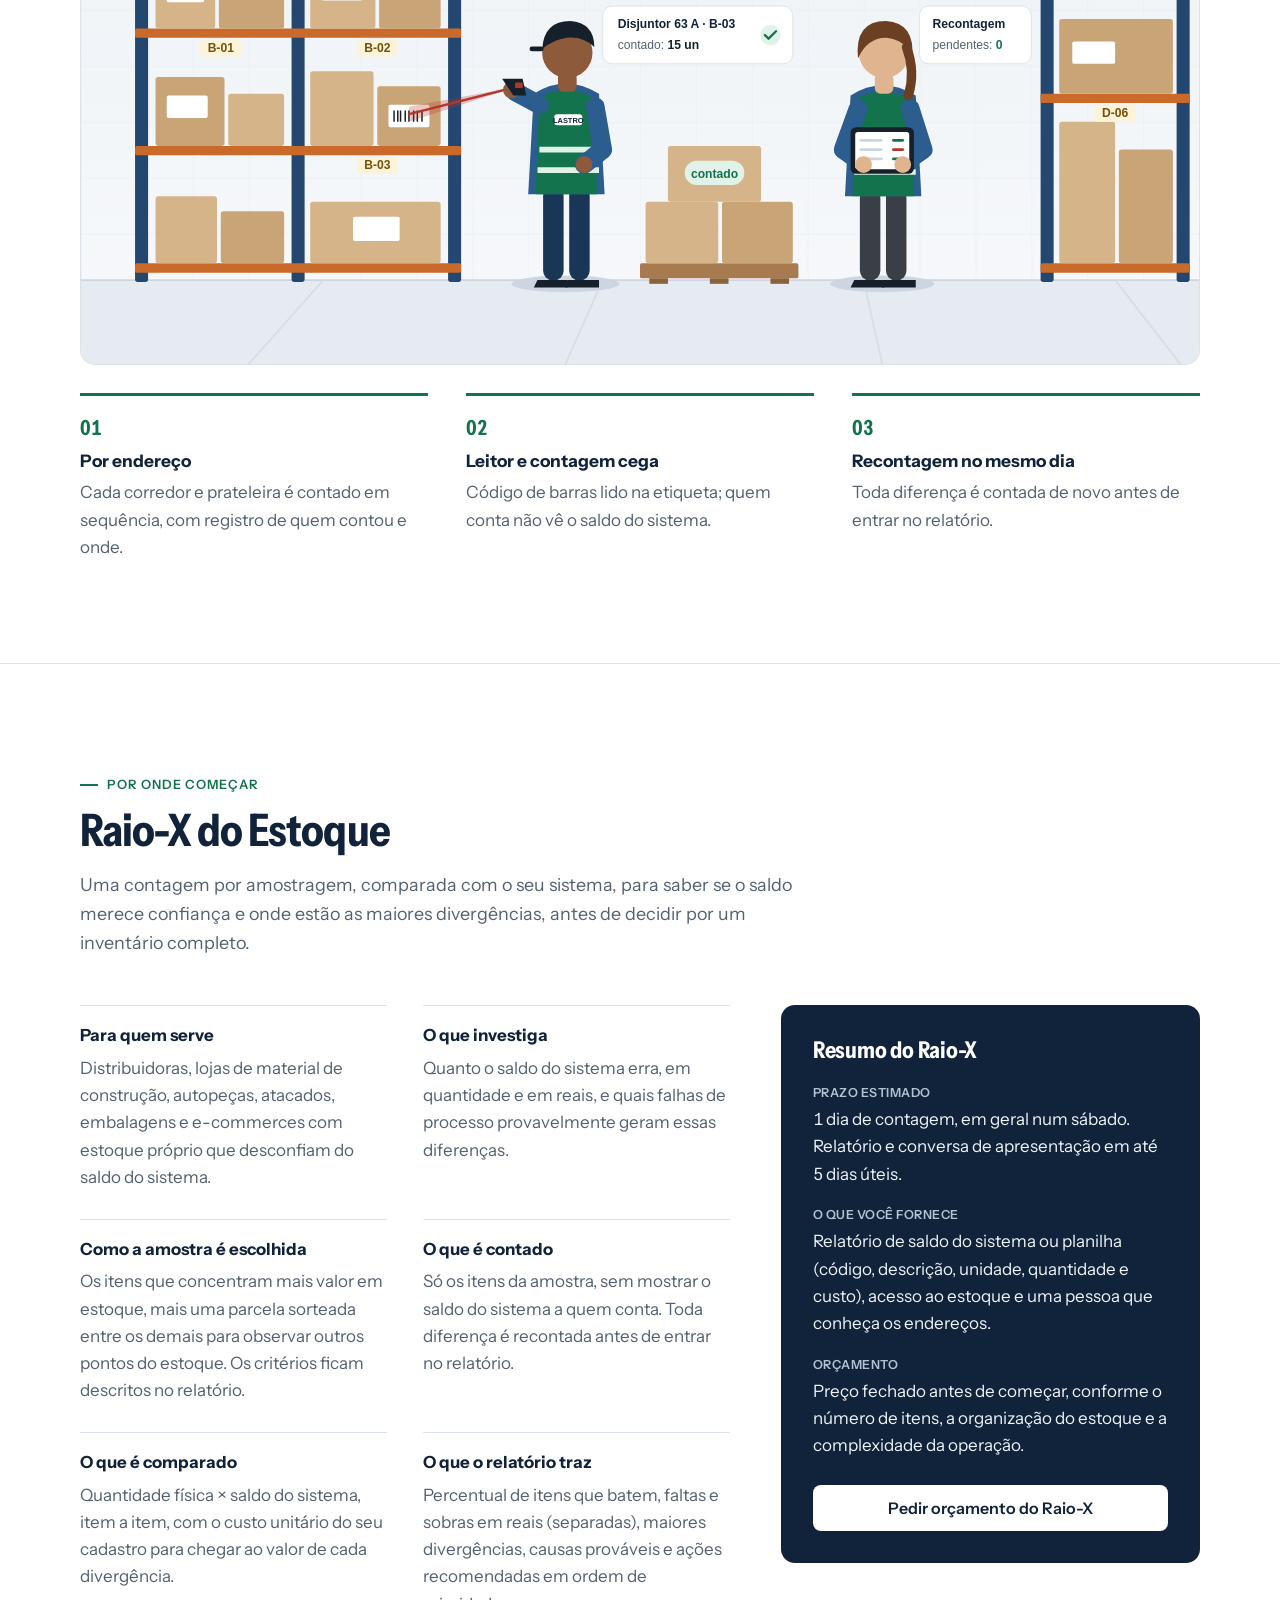
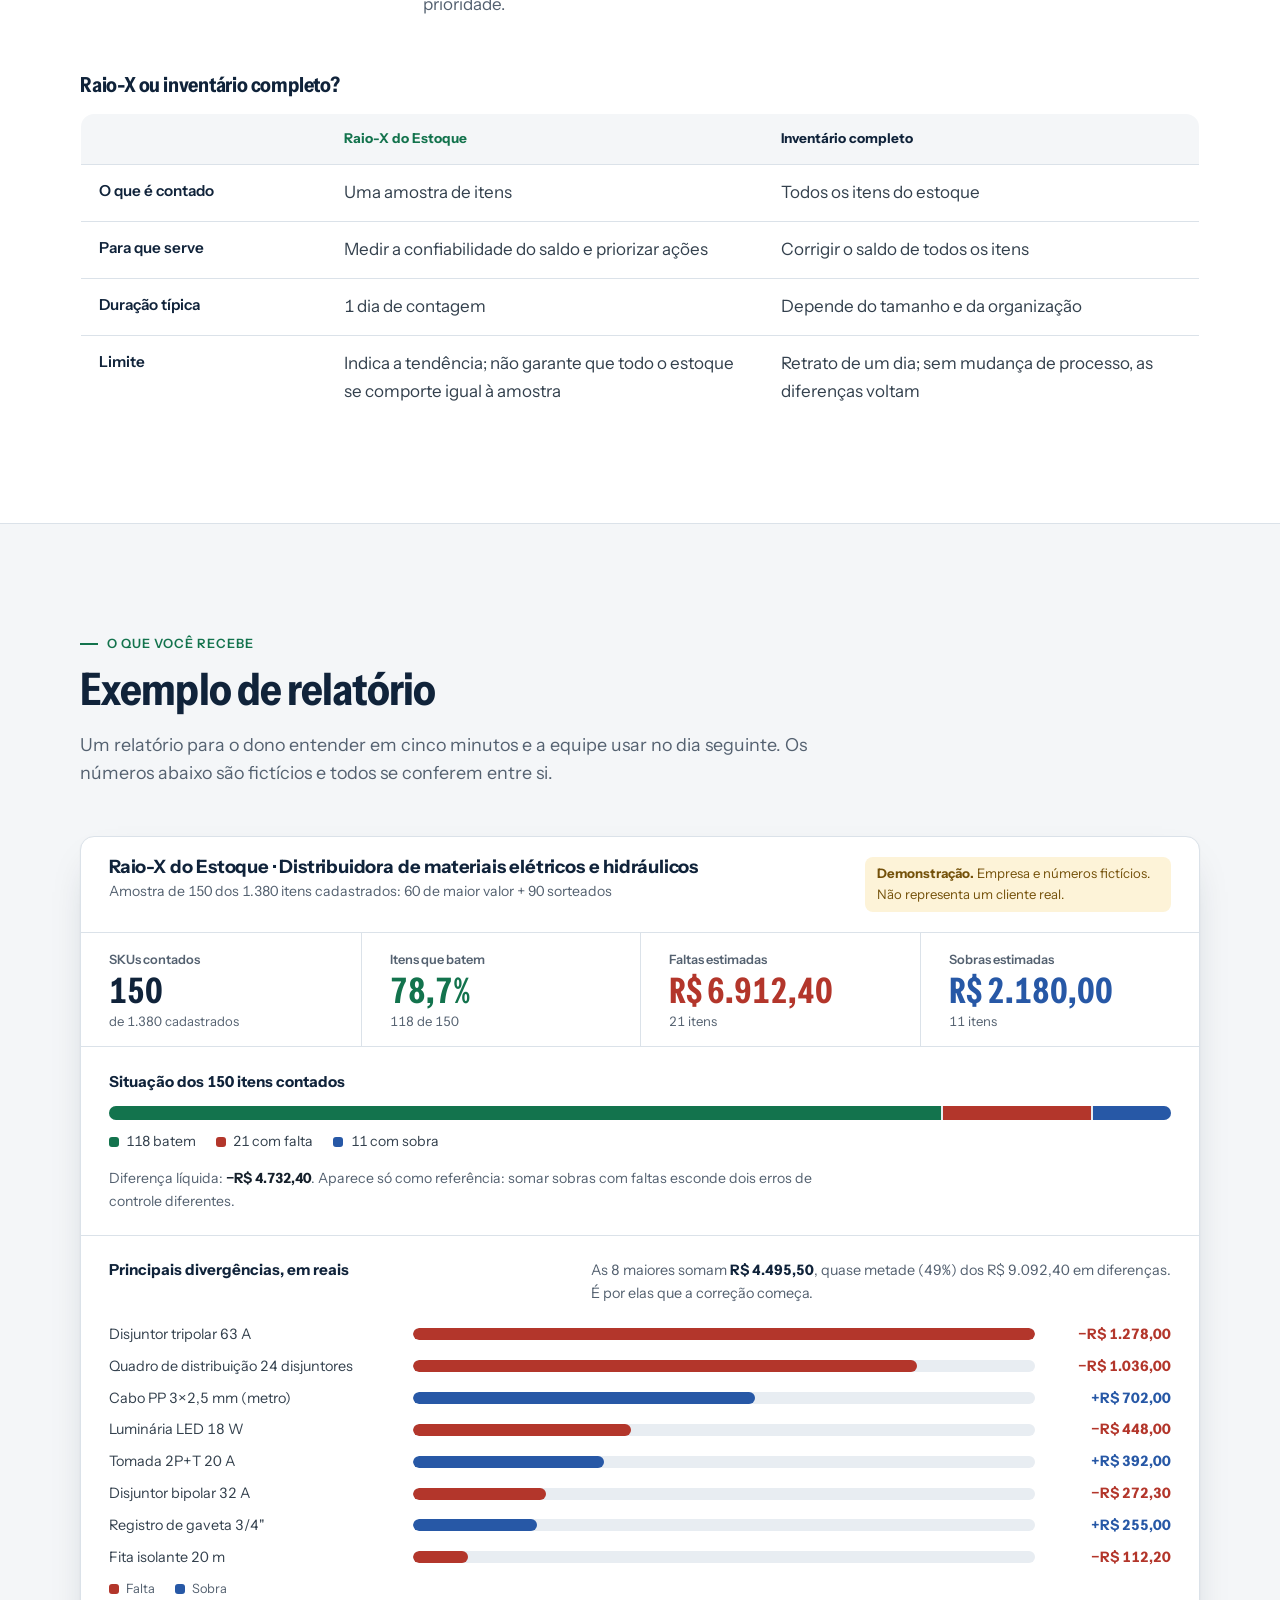
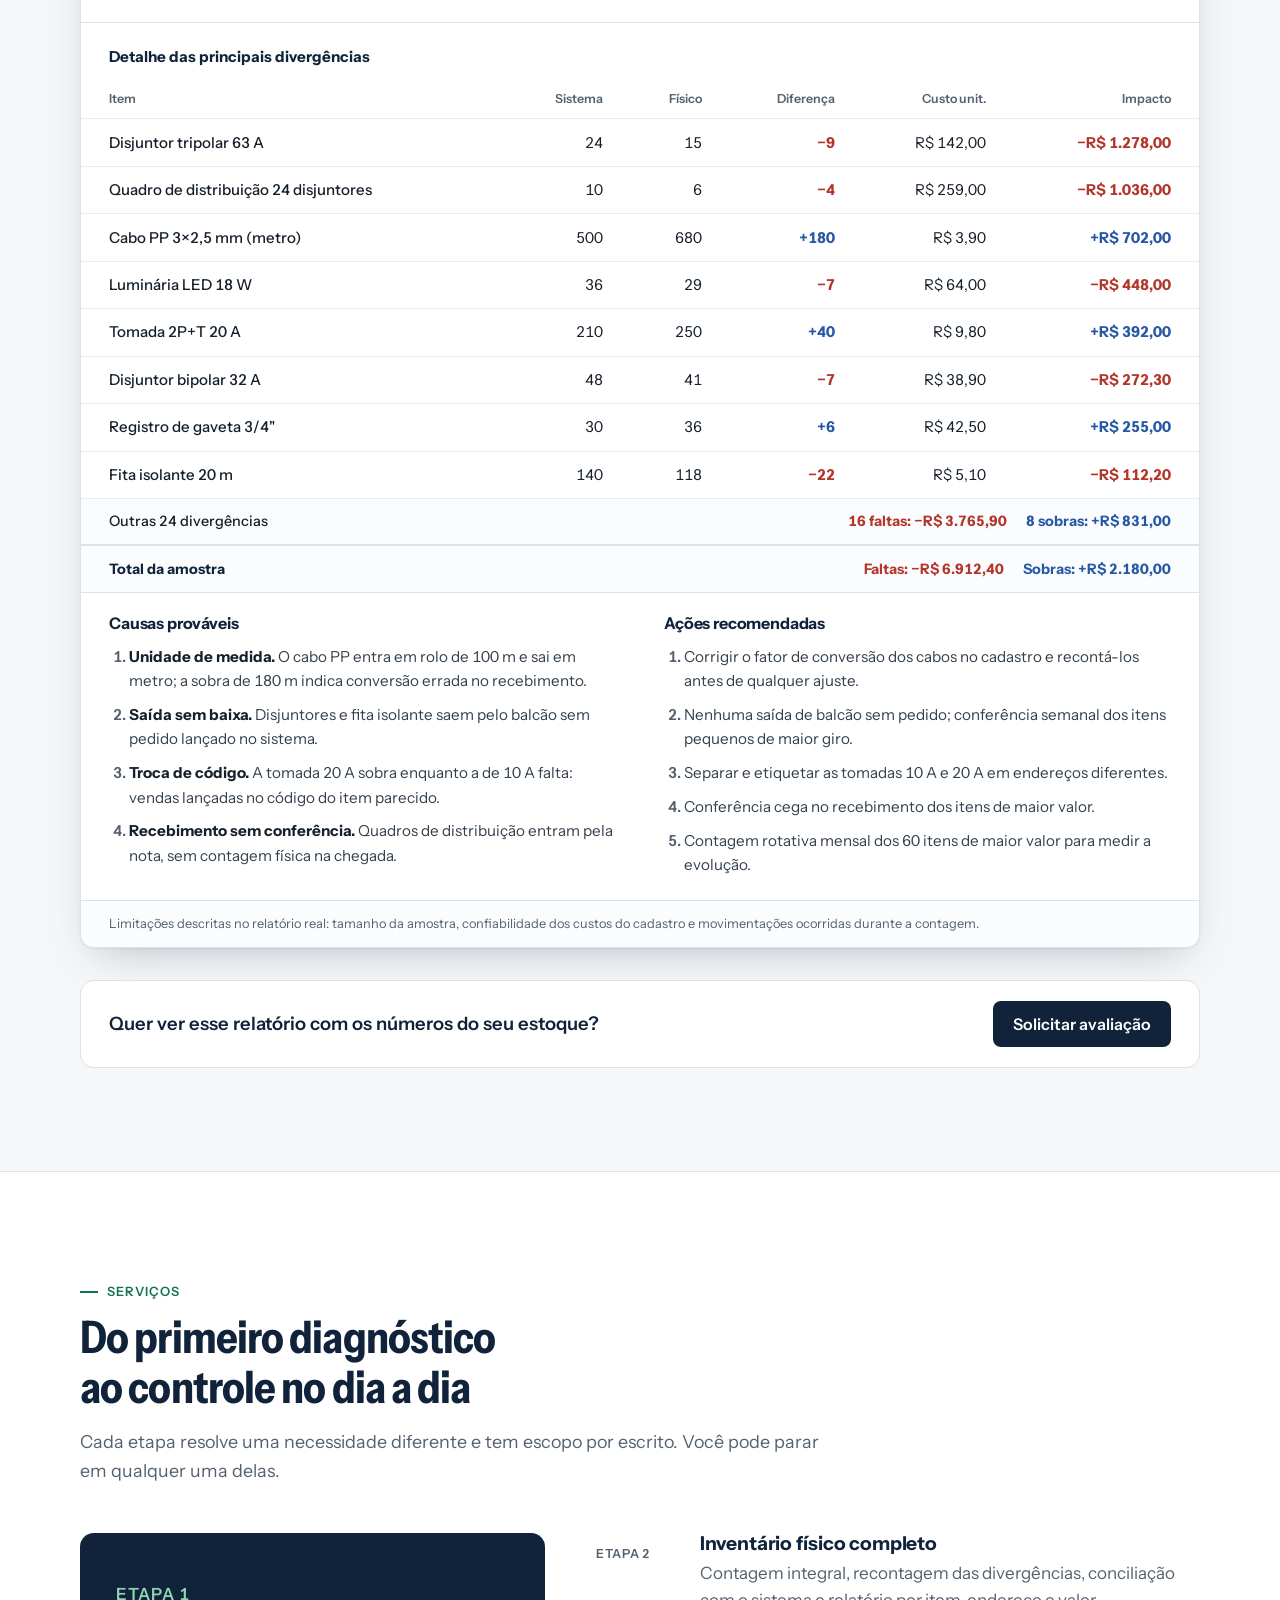
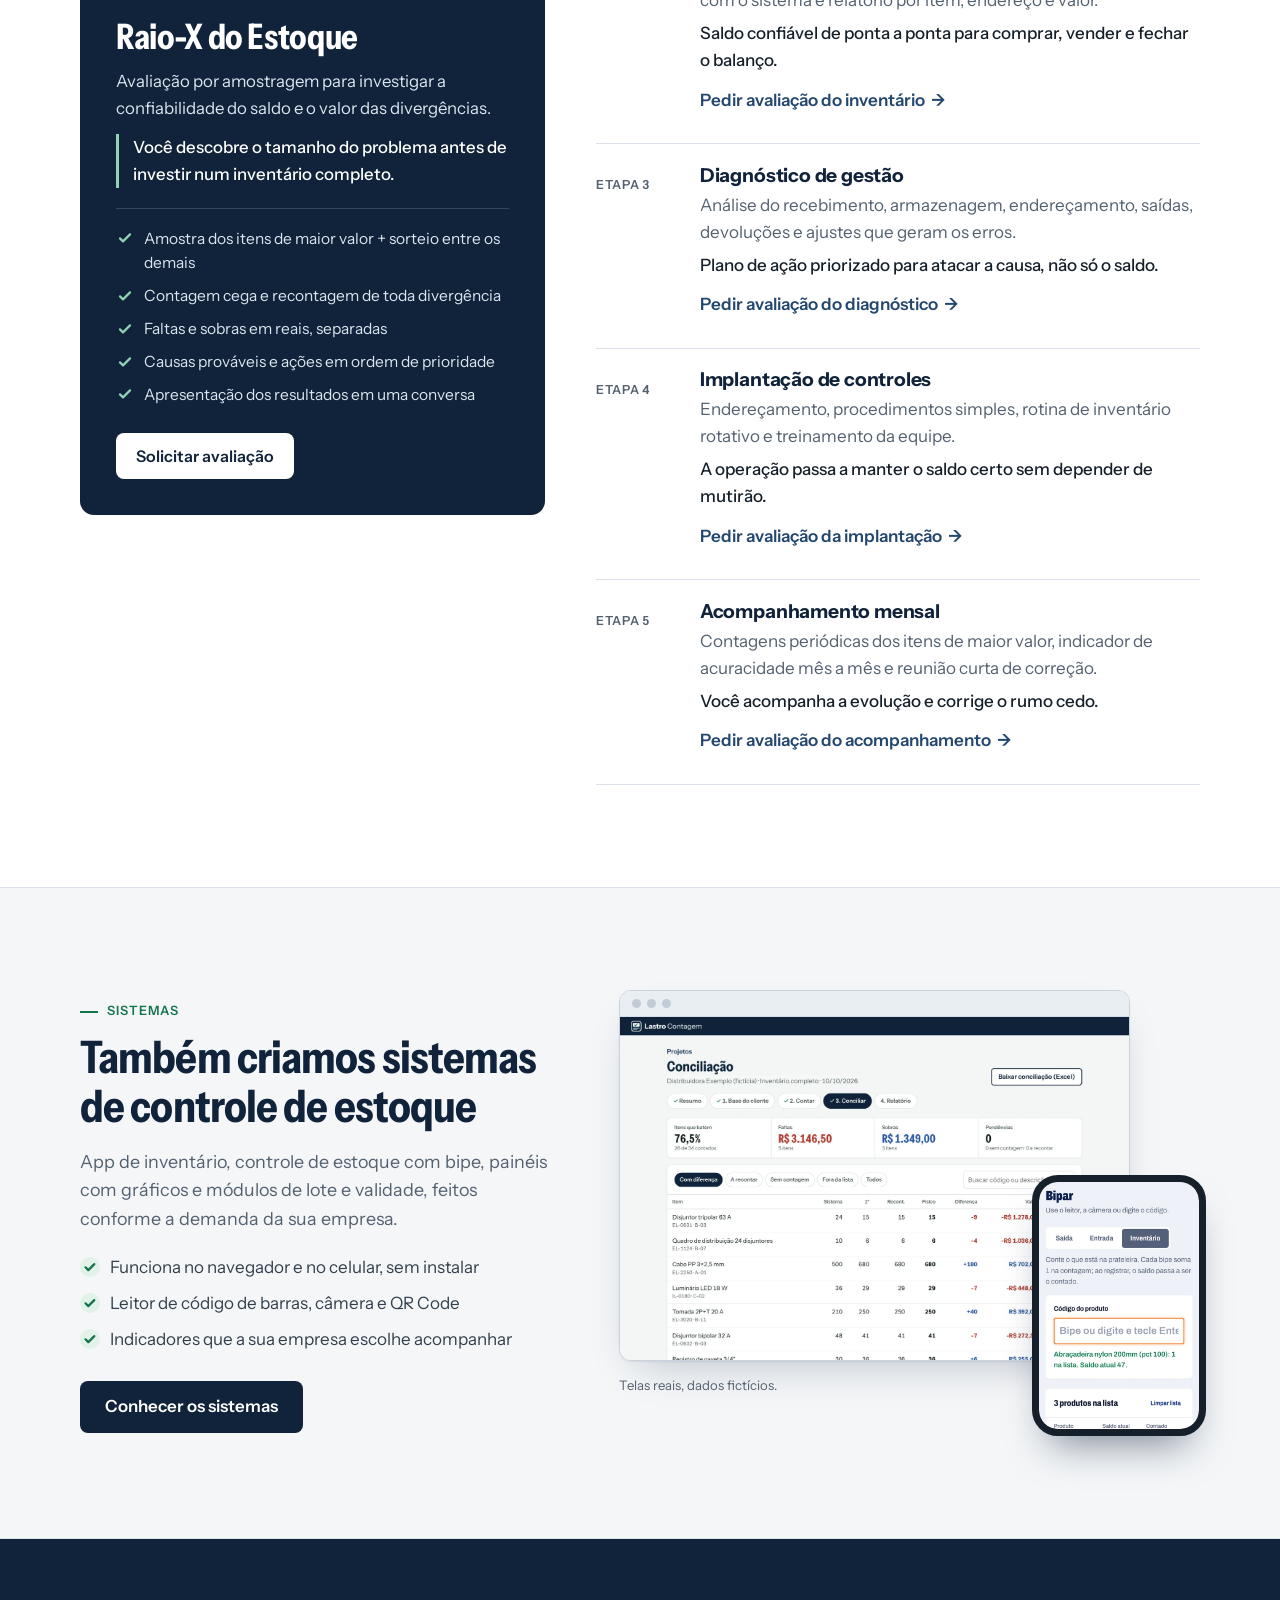
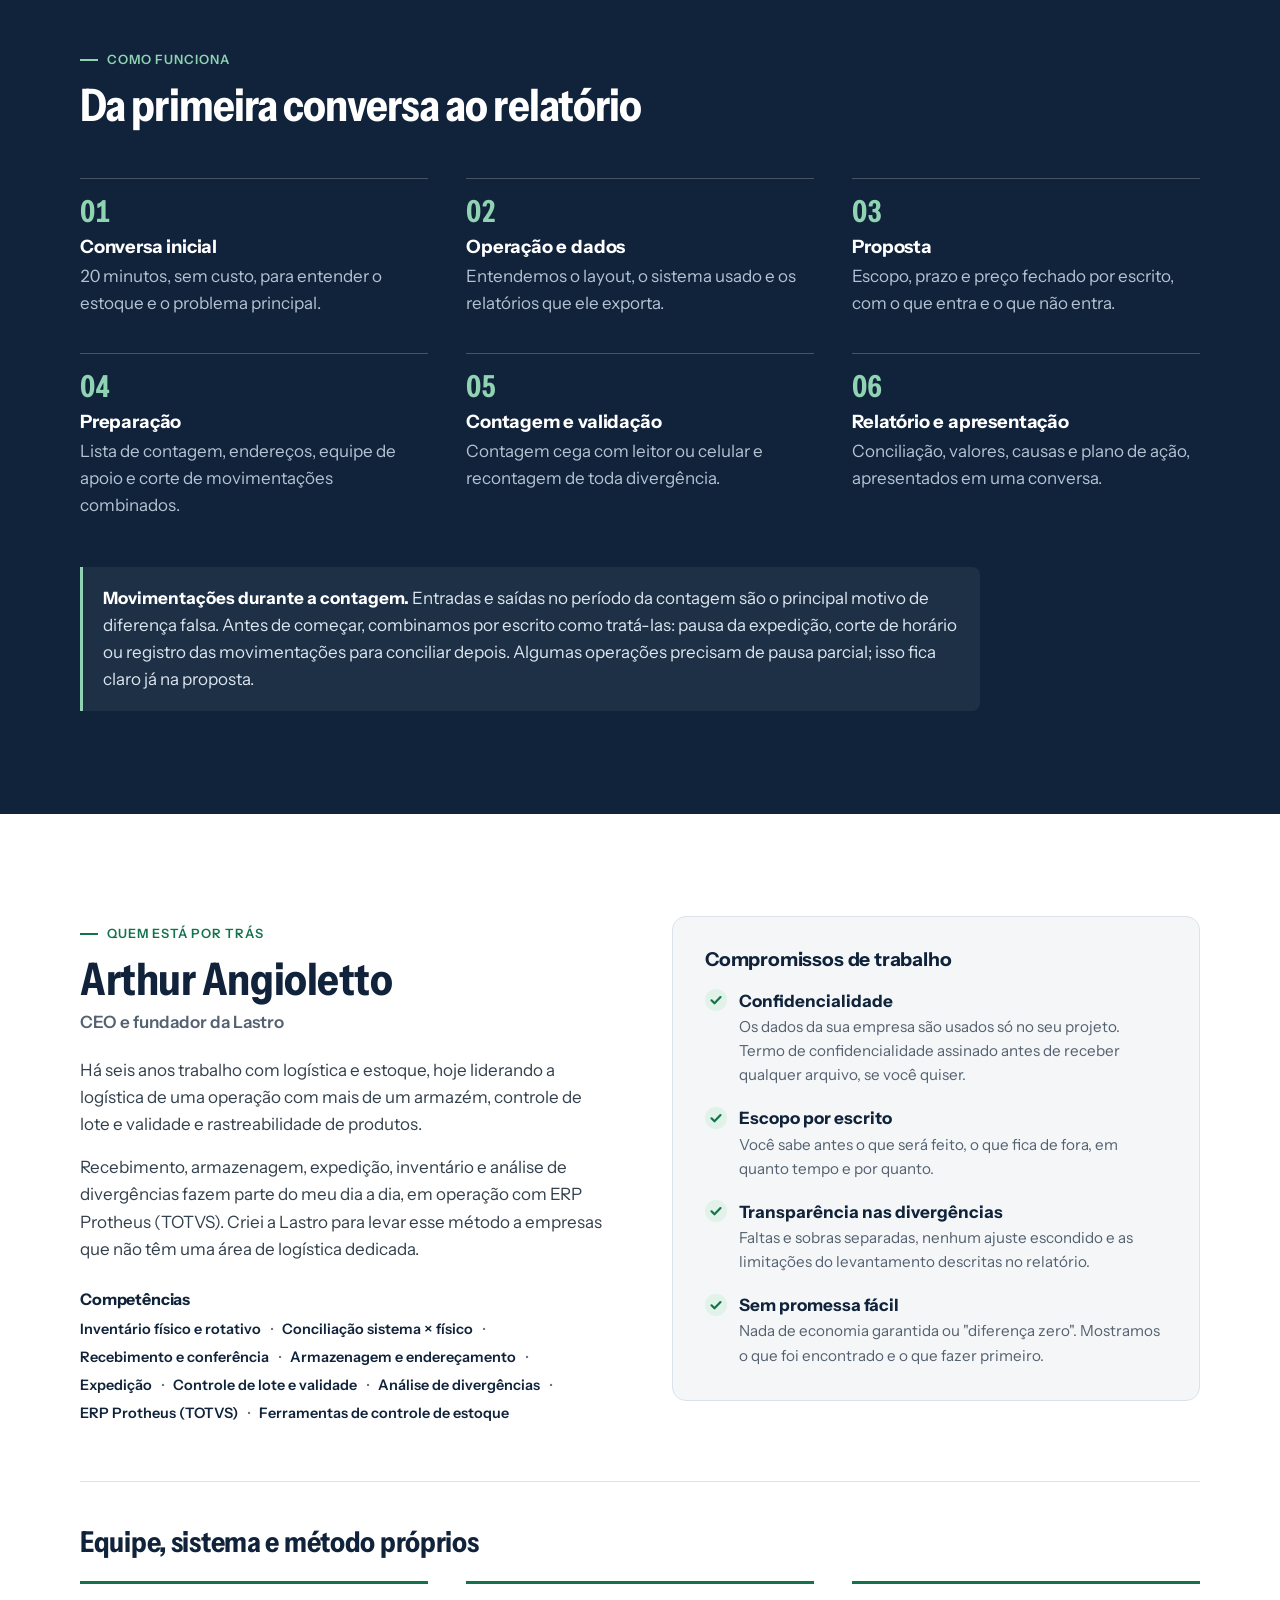
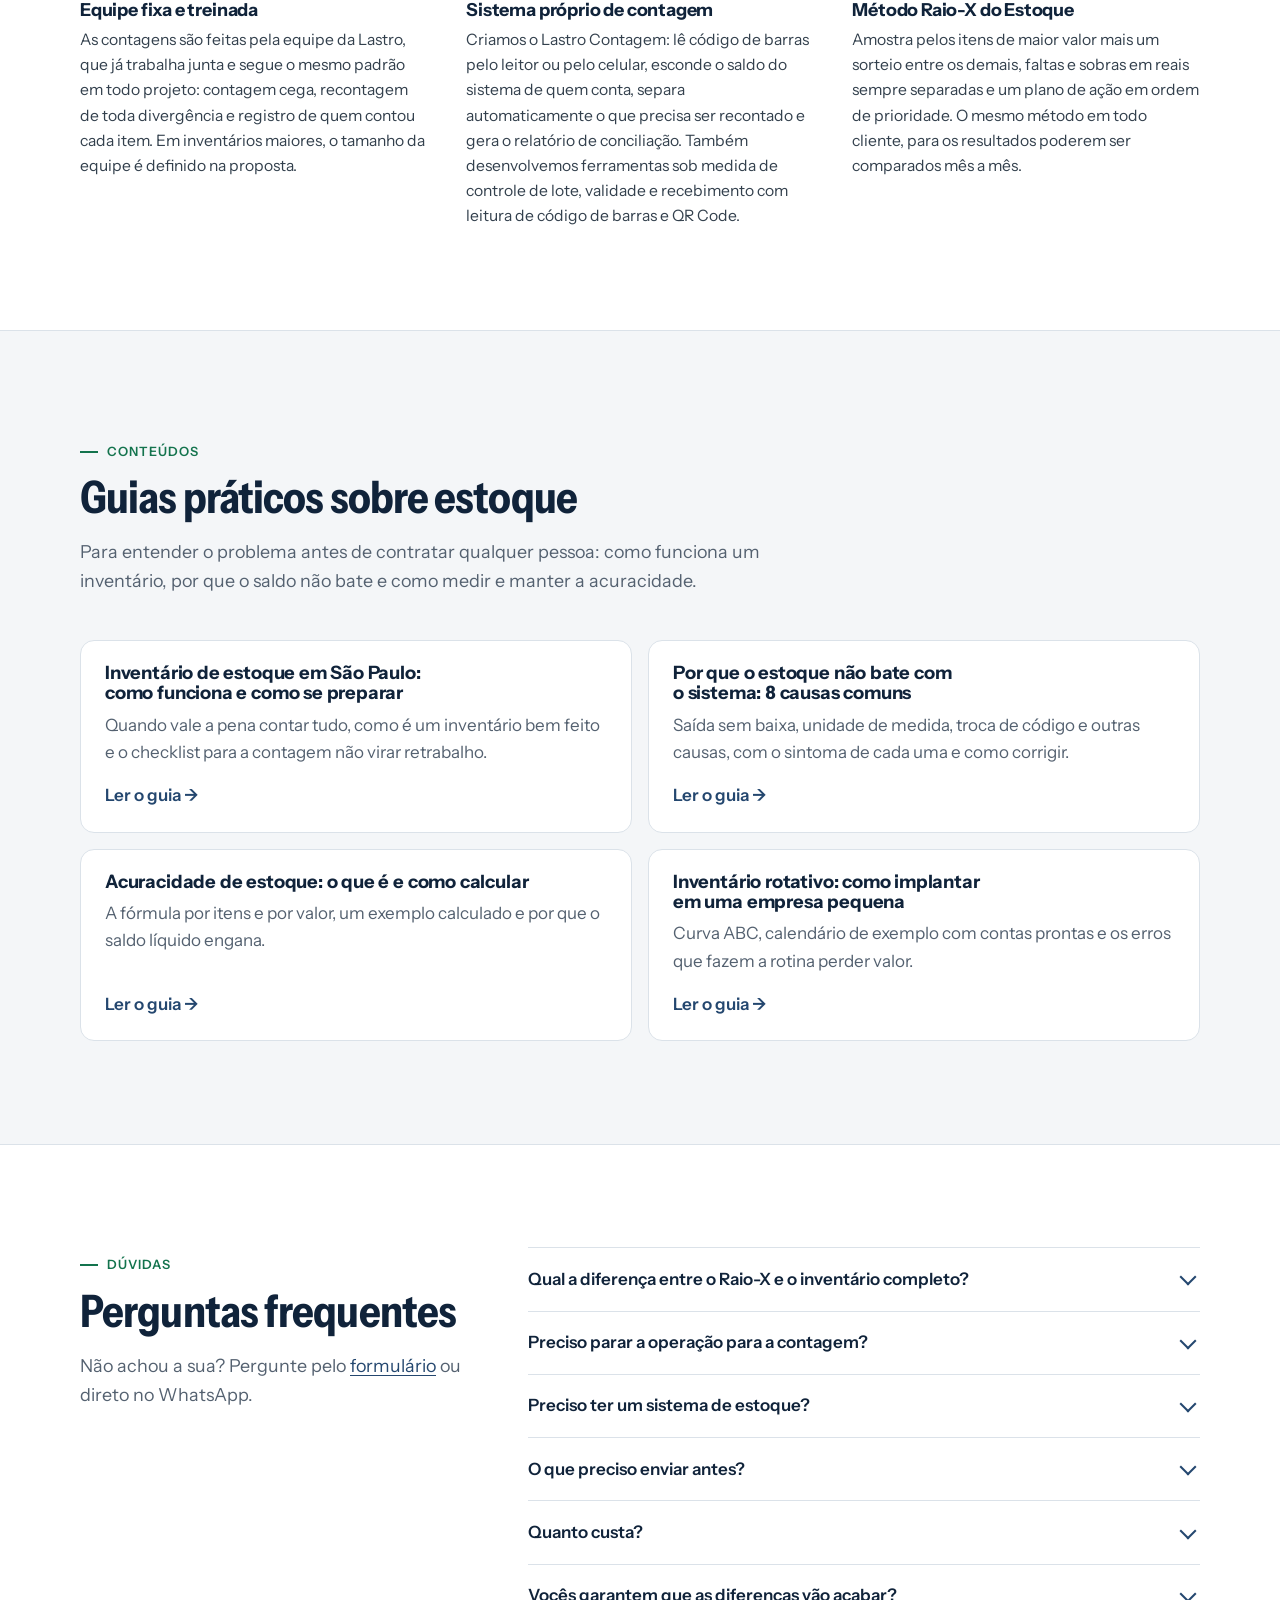
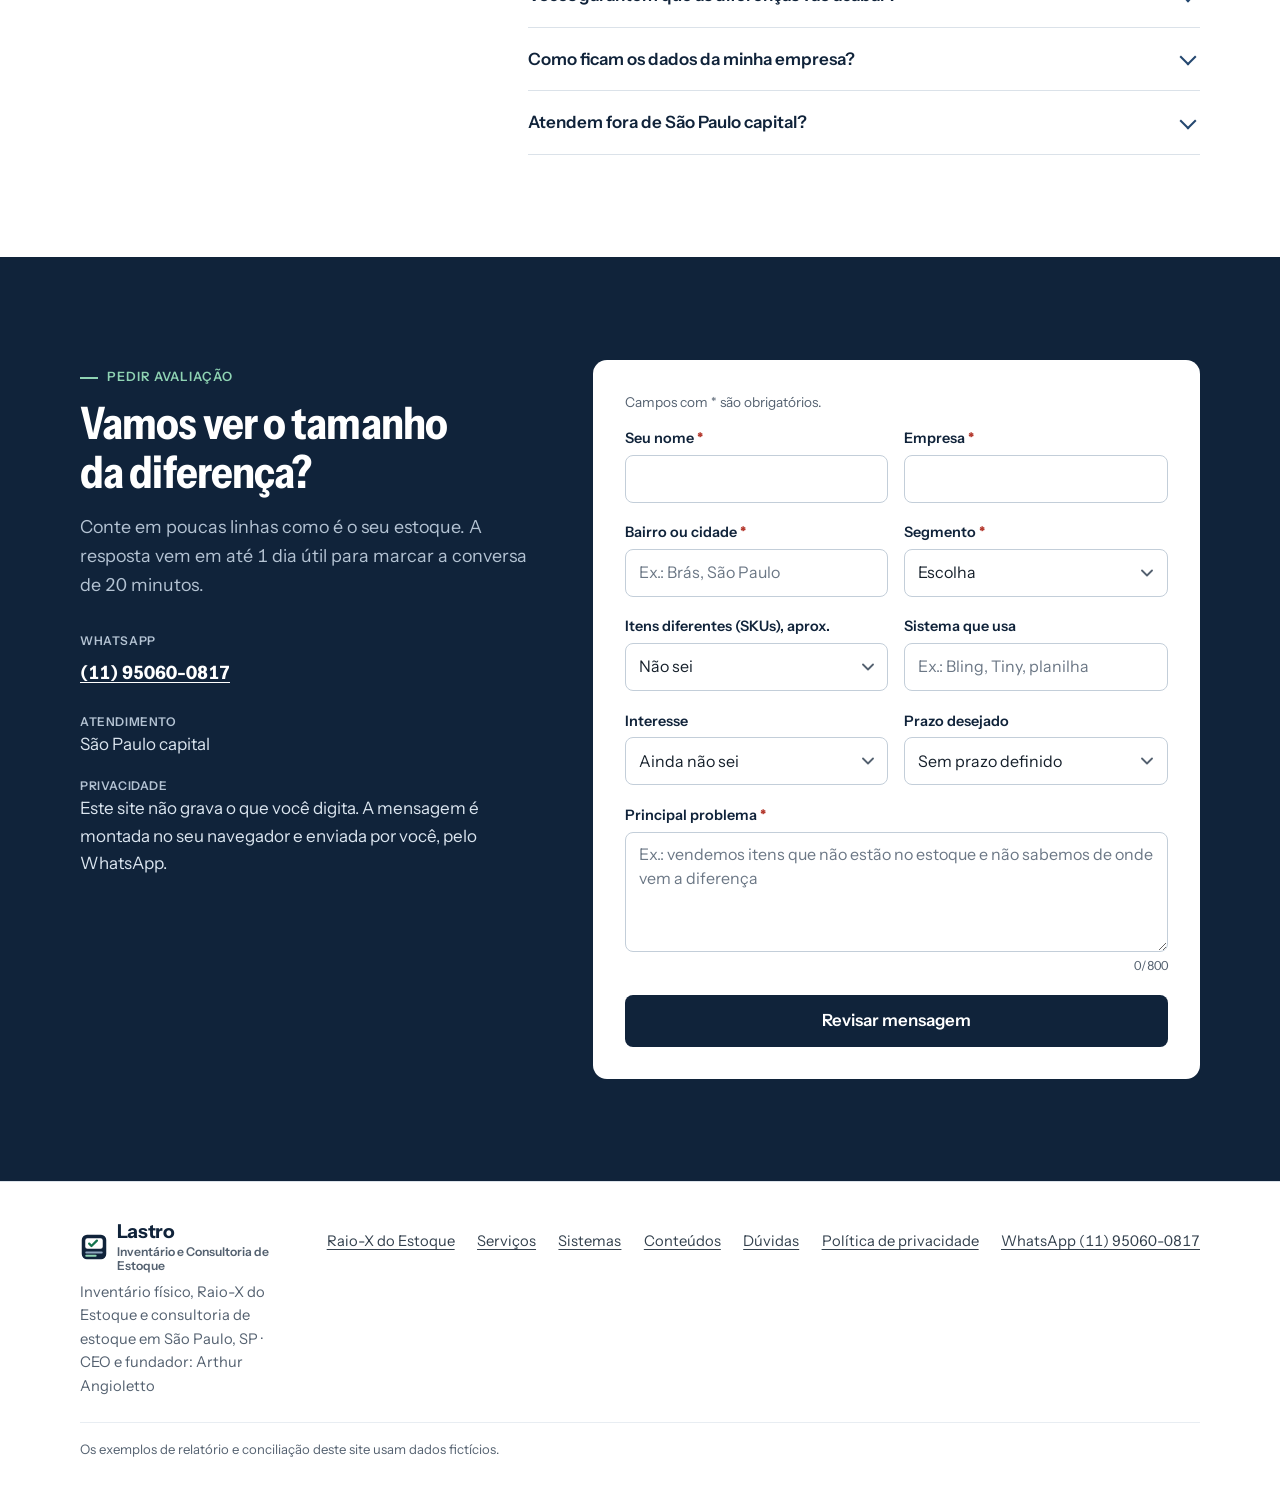
==== commit 333aea55: "Página Sistemas com telas reais e painel de gráficos; seção Em campo com ilustração; vitrine de sist" ====
--- a/index.html
+++ b/index.html
@@ -5,15 +5,15 @@
 <meta name="viewport" content="width=device-width, initial-scale=1">
 <title>Inventário de Estoque e Consultoria em São Paulo | Lastro</title>
 <meta name="description" content="Inventário físico, Raio-X do Estoque e consultoria de estoque em São Paulo. A Lastro compara o físico com o sistema, mostra as divergências em reais e ajuda a corrigir as causas.">
-<link rel="canonical" href="https://arthurangioletto.github.io/lastro-site/">
+<link rel="canonical" href="https://lastroinventario.com.br/">
 <meta name="robots" content="index, follow">
 <meta property="og:type" content="website">
 <meta property="og:locale" content="pt_BR">
 <meta property="og:site_name" content="Lastro Inventário e Consultoria de Estoque">
 <meta property="og:title" content="Lastro Inventário e Consultoria de Estoque | São Paulo">
 <meta property="og:description" content="Inventário físico, Raio-X do Estoque e consultoria de estoque em São Paulo. Divergências medidas em reais, faltas e sobras separadas.">
-<meta property="og:url" content="https://arthurangioletto.github.io/lastro-site/">
-<meta property="og:image" content="https://arthurangioletto.github.io/lastro-site/assets/og.png">
+<meta property="og:url" content="https://lastroinventario.com.br/">
+<meta property="og:image" content="https://lastroinventario.com.br/assets/og.png">
 <meta property="og:image:width" content="1200">
 <meta property="og:image:height" content="630">
 <meta property="og:image:alt" content="Lastro: o sistema diz uma coisa, a prateleira, outra. Painel de conciliação de estoque com dados ilustrativos.">
@@ -31,9 +31,9 @@
   "name": "Lastro Inventário e Consultoria de Estoque",
   "alternateName": "Lastro",
   "description": "Inventário físico, Raio-X do Estoque, diagnóstico e consultoria de gestão de estoque para pequenas e médias empresas.",
-  "url": "https://arthurangioletto.github.io/lastro-site/",
-  "logo": "https://arthurangioletto.github.io/lastro-site/assets/apple-touch-icon.png",
-  "image": "https://arthurangioletto.github.io/lastro-site/assets/og.png",
+  "url": "https://lastroinventario.com.br/",
+  "logo": "https://lastroinventario.com.br/assets/apple-touch-icon.png",
+  "image": "https://lastroinventario.com.br/assets/og.png",
   "telephone": "+55-11-95060-0817",
   "areaServed": { "@type": "City", "name": "São Paulo" },
   "founder": { "@type": "Person", "name": "Arthur Angioletto", "jobTitle": "CEO e fundador" },
@@ -55,6 +55,7 @@
         <li class="so-movel"><a href="#inicio">Início</a></li>
         <li><a href="#raio-x">Raio-X do Estoque</a></li>
         <li><a href="#servicos">Serviços</a></li>
+        <li><a href="sistemas.html">Sistemas</a></li>
         <li><a href="#como-funciona">Como funciona</a></li>
         <li><a href="#sobre">Sobre</a></li>
         <li><a href="#duvidas">Dúvidas</a></li>
@@ -129,6 +130,25 @@
       <li><h3>Compra o que já tem</h3><p>O produto está no estoque, mas em outro endereço ou sem etiqueta. A compra se repete e o dinheiro fica parado.</p></li>
       <li><h3>Ajusta sem saber por quê</h3><p>No fechamento, o saldo é corrigido para bater, mas a causa continua lá e a diferença volta no mês seguinte.</p></li>
     </ul>
+  </div>
+</section>
+
+<!-- ===================== EM CAMPO ===================== -->
+<section class="secao secao-campo" id="em-campo" aria-labelledby="titulo-campo">
+  <div class="faixa">
+    <div class="cabeca-secao">
+      <p class="sobretitulo">Em campo</p>
+      <h2 id="titulo-campo">Como é a contagem com a Lastro</h2>
+      <p class="lead">A equipe vai até o seu estoque, conta endereço por endereço e só sai depois que toda divergência foi conferida.</p>
+    </div>
+    <figure class="campo-figura revelar">
+      <img src="assets/ilustra-inventario.svg" width="1200" height="560" alt="Ilustração: uma pessoa da equipe lê com leitor de código de barras a etiqueta de uma caixa na estante B-03 enquanto outra confere a recontagem em um tablet, ao lado de um palete já contado." loading="lazy">
+    </figure>
+    <ol class="campo-passos">
+      <li class="revelar"><b>Por endereço</b><span>Cada corredor e prateleira é contado em sequência, com registro de quem contou e onde.</span></li>
+      <li class="revelar"><b>Leitor e contagem cega</b><span>Código de barras lido na etiqueta; quem conta não vê o saldo do sistema.</span></li>
+      <li class="revelar"><b>Recontagem no mesmo dia</b><span>Toda diferença é contada de novo antes de entrar no relatório.</span></li>
+    </ol>
   </div>
 </section>
 
@@ -340,6 +360,28 @@
   </div>
 </section>
 
+<!-- ===================== SISTEMAS (vitrine) ===================== -->
+<section class="secao secao-vitrine" aria-labelledby="titulo-vitrine">
+  <div class="faixa vitrine-grade">
+    <div>
+      <p class="sobretitulo">Sistemas</p>
+      <h2 id="titulo-vitrine">Também criamos sistemas de controle de estoque</h2>
+      <p class="lead">App de inventário, controle de estoque com bipe, painéis com gráficos e módulos de lote e validade, feitos conforme a demanda da sua empresa.</p>
+      <ul class="lista-check">
+        <li>Funciona no navegador e no celular, sem instalar</li>
+        <li>Leitor de código de barras, câmera e QR Code</li>
+        <li>Indicadores que a sua empresa escolhe acompanhar</li>
+      </ul>
+      <a class="btn btn-principal btn-grande" href="sistemas.html">Conhecer os sistemas</a>
+    </div>
+    <figure class="mockups revelar">
+      <div class="tela-navegador"><span class="tela-barra" aria-hidden="true"><i></i><i></i><i></i></span><img src="assets/img/lastro-conciliacao.webp" width="1400" height="941" alt="Tela de conciliação do app de inventário com faltas e sobras em reais" loading="lazy"></div>
+      <div class="tela-celular"><img src="assets/img/bipou-bipar-celular.webp" width="560" height="862" alt="Tela de inventário no celular com produtos bipados" loading="lazy"></div>
+      <figcaption>Telas reais, dados fictícios.</figcaption>
+    </figure>
+  </div>
+</section>
+
 <!-- ===================== COMO FUNCIONA ===================== -->
 <section class="secao secao-processo" id="como-funciona" aria-labelledby="titulo-processo">
   <div class="faixa">
@@ -513,6 +555,7 @@
             <option>Diagnóstico de gestão</option>
             <option>Implantação de controles</option>
             <option>Acompanhamento mensal</option>
+            <option>Sistema de controle de estoque</option>
           </select>
         </div>
         <div class="campo">
@@ -563,6 +606,7 @@
       <ul>
         <li><a href="#raio-x">Raio-X do Estoque</a></li>
         <li><a href="#servicos">Serviços</a></li>
+        <li><a href="sistemas.html">Sistemas</a></li>
         <li><a href="#conteudos">Conteúdos</a></li>
         <li><a href="#duvidas">Dúvidas</a></li>
         <li><a href="privacidade.html">Política de privacidade</a></li>
--- a/assets/site.css
+++ b/assets/site.css
@@ -104,7 +104,7 @@
 .so-movel { display: none; }
 .menu-botao { display: none; }
 
-@media (max-width: 1020px) {
+@media (max-width: 1120px) {
   .menu-botao {
     display: inline-flex; align-items: center; gap: .5rem; min-height: 44px; padding: .4rem .8rem;
     background: var(--branco); border: 1.5px solid var(--linha); border-radius: var(--raio);
@@ -608,3 +608,118 @@
 
 /* telas muito estreitas: o nome descritivo fica no rodapé e no título da página */
 @media (max-width: 350px) { .topo .marca-nome small { display: none; } }
+
+/* ---------- revelar ---------- */
+@media (prefers-reduced-motion: no-preference) {
+  .js .revelar.pronto { opacity: 0; transform: translateY(14px); transition: opacity .6s ease, transform .6s ease; }
+  .js .revelar.pronto.visto { opacity: 1; transform: none; }
+  .campo-passos .revelar:nth-child(2) { transition-delay: .08s; }
+  .campo-passos .revelar:nth-child(3) { transition-delay: .16s; }
+}
+
+/* ---------- em campo ---------- */
+.secao-campo { background: var(--branco); }
+.campo-figura { margin-top: clamp(1.75rem, 4vw, 2.5rem); border: 1px solid var(--linha); border-radius: var(--raio-g); overflow: hidden; background: #eef2f6; }
+.campo-figura img { width: 100%; }
+.campo-passos { list-style: none; counter-reset: c; display: grid; grid-template-columns: repeat(3, minmax(0, 1fr)); gap: 1.25rem clamp(1.5rem, 3vw, 2.5rem); margin-top: 1.75rem; }
+.campo-passos li { counter-increment: c; border-top: 3px solid var(--verde); padding-top: .9rem; }
+.campo-passos li::before { content: counter(c, decimal-leading-zero); display: block; font-weight: 700; font-stretch: 78%; font-size: 1.3rem; color: var(--verde); }
+.campo-passos b { display: block; color: var(--marinho); font-size: 1.08rem; margin-top: .2rem; }
+.campo-passos span { display: block; margin-top: .3rem; color: var(--cinza); }
+@media (max-width: 760px) { .campo-passos { grid-template-columns: minmax(0, 1fr); } }
+
+/* ---------- molduras de tela ---------- */
+.mockups { position: relative; padding: 0 0 2.5rem 0; }
+.mockups figcaption { margin-top: .9rem; max-width: 60%; font-size: .82rem; color: var(--cinza); }
+.tela-navegador { position: relative; border-radius: 12px; overflow: hidden; border: 1px solid #c9d3de; background: #fff; box-shadow: var(--sombra); }
+.tela-barra { display: flex; gap: 6px; align-items: center; height: 26px; padding: 0 12px; background: #e9eef3; border-bottom: 1px solid #d5dde6; }
+.tela-barra i { width: 9px; height: 9px; border-radius: 50%; background: #c3ccd6; }
+.tela-navegador img { width: 100%; }
+.tela-celular { position: absolute; right: -6px; bottom: 0; width: 30%; max-width: 230px; border-radius: 26px; border: 7px solid #16202b; background: #16202b; overflow: hidden; box-shadow: 0 24px 40px -18px rgba(16, 35, 58, .55); }
+.tela-celular img { width: 100%; border-radius: 18px; }
+.mockups .tela-navegador { width: 88%; }
+@media (max-width: 520px) { .tela-celular { width: 36%; border-width: 5px; border-radius: 20px; } .tela-celular img { border-radius: 14px; } }
+
+/* ---------- vitrine de sistemas (home) ---------- */
+.secao-vitrine { background: var(--papel); border-block: 1px solid var(--linha); }
+.vitrine-grade { display: grid; grid-template-columns: minmax(0, .9fr) minmax(0, 1.1fr); gap: clamp(2rem, 5vw, 4rem); align-items: center; }
+.vitrine-grade h2 { margin-top: .7rem; font-size: clamp(2rem, 3.6vw, 2.8rem); font-stretch: 84%; letter-spacing: -0.02em; }
+.vitrine-grade .btn { margin-top: 1.75rem; }
+@media (max-width: 920px) { .vitrine-grade { grid-template-columns: minmax(0, 1fr); } }
+.lista-check { list-style: none; display: grid; gap: .55rem; margin-top: 1.25rem; }
+.lista-check li { display: grid; grid-template-columns: 20px minmax(0, 1fr); gap: .6rem; color: #33404d; }
+.lista-check li::before { content: ""; width: 20px; height: 20px; margin-top: .2rem; border-radius: 50%; background: var(--verde-fundo) url("data:image/svg+xml,%3Csvg xmlns='http://www.w3.org/2000/svg' viewBox='0 0 20 20'%3E%3Cpath d='M5.5 10.3l2.8 2.8 6-6' fill='none' stroke='%2313734d' stroke-width='2.2' stroke-linecap='round' stroke-linejoin='round'/%3E%3C/svg%3E") center/20px no-repeat; }
+
+/* ---------- página sistemas ---------- */
+.sis-abertura { background: var(--branco); border-bottom: 1px solid var(--linha); }
+.sis-abertura-grade { display: grid; grid-template-columns: minmax(0, .95fr) minmax(0, 1.05fr); gap: clamp(2rem, 5vw, 4rem); align-items: center; padding-block: clamp(1.5rem, 4vw, 3rem) clamp(2.5rem, 6vw, 4.5rem); }
+.sis-abertura h1 { margin-top: .9rem; font-size: clamp(2.3rem, 4.6vw, 3.6rem); font-stretch: 80%; letter-spacing: -0.025em; line-height: 1.03; }
+.sis-abertura .chamada strong { color: var(--marinho); }
+.sis-abertura .trilha-nav { margin-bottom: .75rem; }
+@media (max-width: 960px) { .sis-abertura-grade { grid-template-columns: minmax(0, 1fr); } }
+.sis-passos { list-style: none; counter-reset: s; display: grid; grid-template-columns: repeat(4, minmax(0, 1fr)); gap: 1.5rem; margin-top: clamp(2rem, 4vw, 2.75rem); }
+.sis-passos li { counter-increment: s; background: var(--papel); border: 1px solid var(--linha); border-radius: var(--raio-g); padding: 1.25rem; }
+.sis-passos li::before { content: counter(s); display: grid; place-items: center; width: 2.2rem; height: 2.2rem; border-radius: 50%; background: var(--marinho); color: #fff; font-weight: 700; margin-bottom: .8rem; }
+.sis-passos h3 { font-size: 1.1rem; }
+.sis-passos p { margin-top: .4rem; color: var(--cinza); font-size: .97rem; }
+@media (max-width: 980px) { .sis-passos { grid-template-columns: repeat(2, minmax(0, 1fr)); } }
+@media (max-width: 560px) { .sis-passos { grid-template-columns: minmax(0, 1fr); } }
+
+.secao-paineis { background: var(--papel); border-block: 1px solid var(--linha); }
+.painel-demo { margin-top: clamp(2rem, 4vw, 2.75rem); background: var(--branco); border: 1px solid var(--linha); border-radius: var(--raio-g); box-shadow: var(--sombra); overflow: hidden; }
+.painel-demo-topo { display: flex; flex-wrap: wrap; justify-content: space-between; align-items: center; gap: .5rem 1rem; padding: 1rem 1.25rem; border-bottom: 1px solid var(--linha); color: var(--marinho); }
+.graficos { display: grid; grid-template-columns: repeat(3, minmax(0, 1fr)); }
+.grafico { padding: 1.1rem 1.25rem 1.25rem; border-left: 1px solid var(--linha); min-width: 0; }
+.grafico:first-child { border-left: 0; }
+.grafico figcaption b { display: block; color: var(--marinho); font-size: .98rem; }
+.grafico figcaption span { display: block; font-size: .82rem; color: var(--cinza); }
+.grafico svg { display: block; width: 100%; height: auto; margin-top: .75rem; overflow: visible; }
+.grade-g path { stroke: #e3e9ef; stroke-width: 1; }
+.eixo-txt text { font-size: 12px; fill: #546170; font-family: inherit; }
+.rotulo-valor, .rotulo-valor text { font-size: 13px; font-weight: 700; fill: #16202b; font-family: inherit; }
+.linha-serie { fill: none; stroke: var(--marinho-3); stroke-width: 2.5; stroke-linejoin: round; stroke-linecap: round; }
+.pontos circle { fill: var(--marinho-3); stroke: #fff; stroke-width: 2; }
+.pontos circle:hover, .barras-g path:hover { filter: brightness(1.25); }
+.barras-g path { fill: var(--marinho-3); }
+.barras-g.barras-aviso path { fill: #b7791f; }
+.painel-kpis-mini { list-style: none; display: grid; grid-template-columns: repeat(4, minmax(0, 1fr)); border-top: 1px solid var(--linha); }
+.painel-kpis-mini li { padding: .9rem 1.25rem; border-left: 1px solid var(--linha); }
+.painel-kpis-mini li:first-child { border-left: 0; }
+.painel-kpis-mini span { display: block; font-size: .8rem; color: var(--cinza); font-weight: 600; }
+.painel-kpis-mini b { display: block; font-size: 1.35rem; font-stretch: 80%; color: var(--marinho); }
+@media (max-width: 900px) {
+  .graficos { grid-template-columns: minmax(0, 1fr); }
+  .grafico { border-left: 0; border-top: 1px solid var(--linha); }
+  .grafico:first-child { border-top: 0; }
+  .painel-kpis-mini { grid-template-columns: repeat(2, minmax(0, 1fr)); }
+  .painel-kpis-mini li:nth-child(3) { border-left: 0; }
+  .painel-kpis-mini li:nth-child(n+3) { border-top: 1px solid var(--linha); }
+}
+.print-relatorio { margin-top: 2rem; }
+.print-relatorio img { width: 100%; border-radius: var(--raio-g); border: 1px solid var(--linha); box-shadow: var(--sombra); }
+.print-relatorio figcaption { margin-top: .7rem; font-size: .85rem; color: var(--cinza); }
+
+.produto { display: grid; grid-template-columns: minmax(0, .85fr) minmax(0, 1.15fr); gap: clamp(2rem, 5vw, 4rem); align-items: center; margin-top: clamp(2.5rem, 5vw, 4rem); }
+.produto-invertido .produto-texto { order: 2; }
+.produto h3 { margin-top: .4rem; font-size: clamp(1.7rem, 3vw, 2.2rem); font-stretch: 84%; }
+.produto-texto > p:not(.etapa-num) { margin-top: .7rem; color: #33404d; }
+.nota-status { display: inline-block; margin-top: .35rem; font-size: .88rem; font-weight: 600; color: var(--aviso); background: var(--aviso-fundo); padding: .15rem .55rem; border-radius: 6px; }
+.produto-imagem { position: relative; }
+.produto-imagem img { width: 100%; }
+.produto-duplo { padding-bottom: 2.5rem; }
+.produto-duplo .tela-navegador { width: 88%; }
+@media (max-width: 900px) { .produto { grid-template-columns: minmax(0, 1fr); } .produto-invertido .produto-texto { order: 0; } }
+
+.modulos-bloco { margin-top: clamp(3rem, 6vw, 4.5rem); }
+.modulos-bloco h3 { font-size: clamp(1.4rem, 2.4vw, 1.8rem); font-stretch: 86%; }
+.modulos { list-style: none; display: grid; grid-template-columns: repeat(3, minmax(0, 1fr)); gap: 1rem; margin-top: 1.25rem; }
+.modulos li { padding: 1.1rem 1.2rem; border: 1px solid var(--linha); border-radius: var(--raio-g); background: var(--branco); }
+.modulos b { display: block; color: var(--marinho); }
+.modulos span { display: block; margin-top: .35rem; color: var(--cinza); font-size: .95rem; }
+@media (max-width: 900px) { .modulos { grid-template-columns: repeat(2, minmax(0, 1fr)); } }
+@media (max-width: 560px) { .modulos { grid-template-columns: minmax(0, 1fr); } }
+
+.sis-cta { text-align: left; }
+.sis-cta h2 { color: #fff; font-size: clamp(2rem, 3.6vw, 2.8rem); font-stretch: 84%; }
+.sis-cta .acoes { margin-top: 1.5rem; }
+.secao-campo { border-bottom: 1px solid var(--linha); }
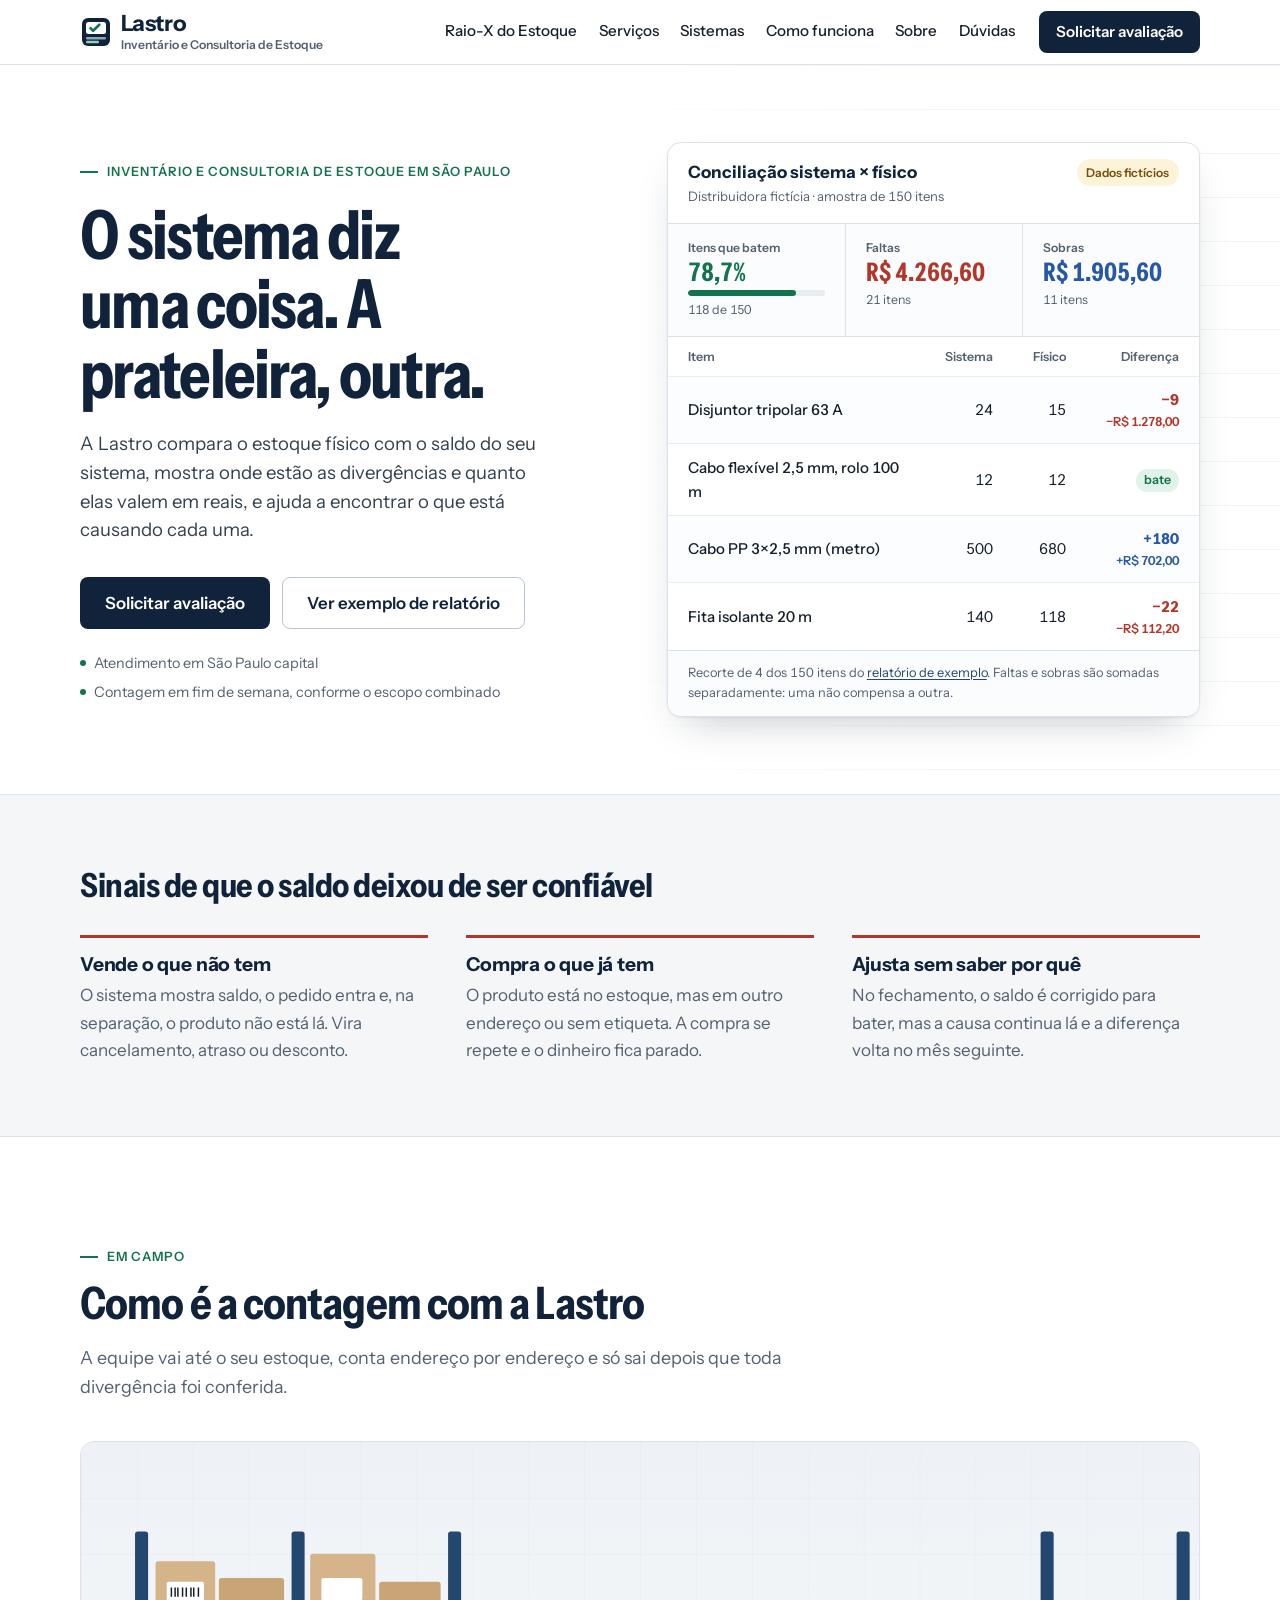
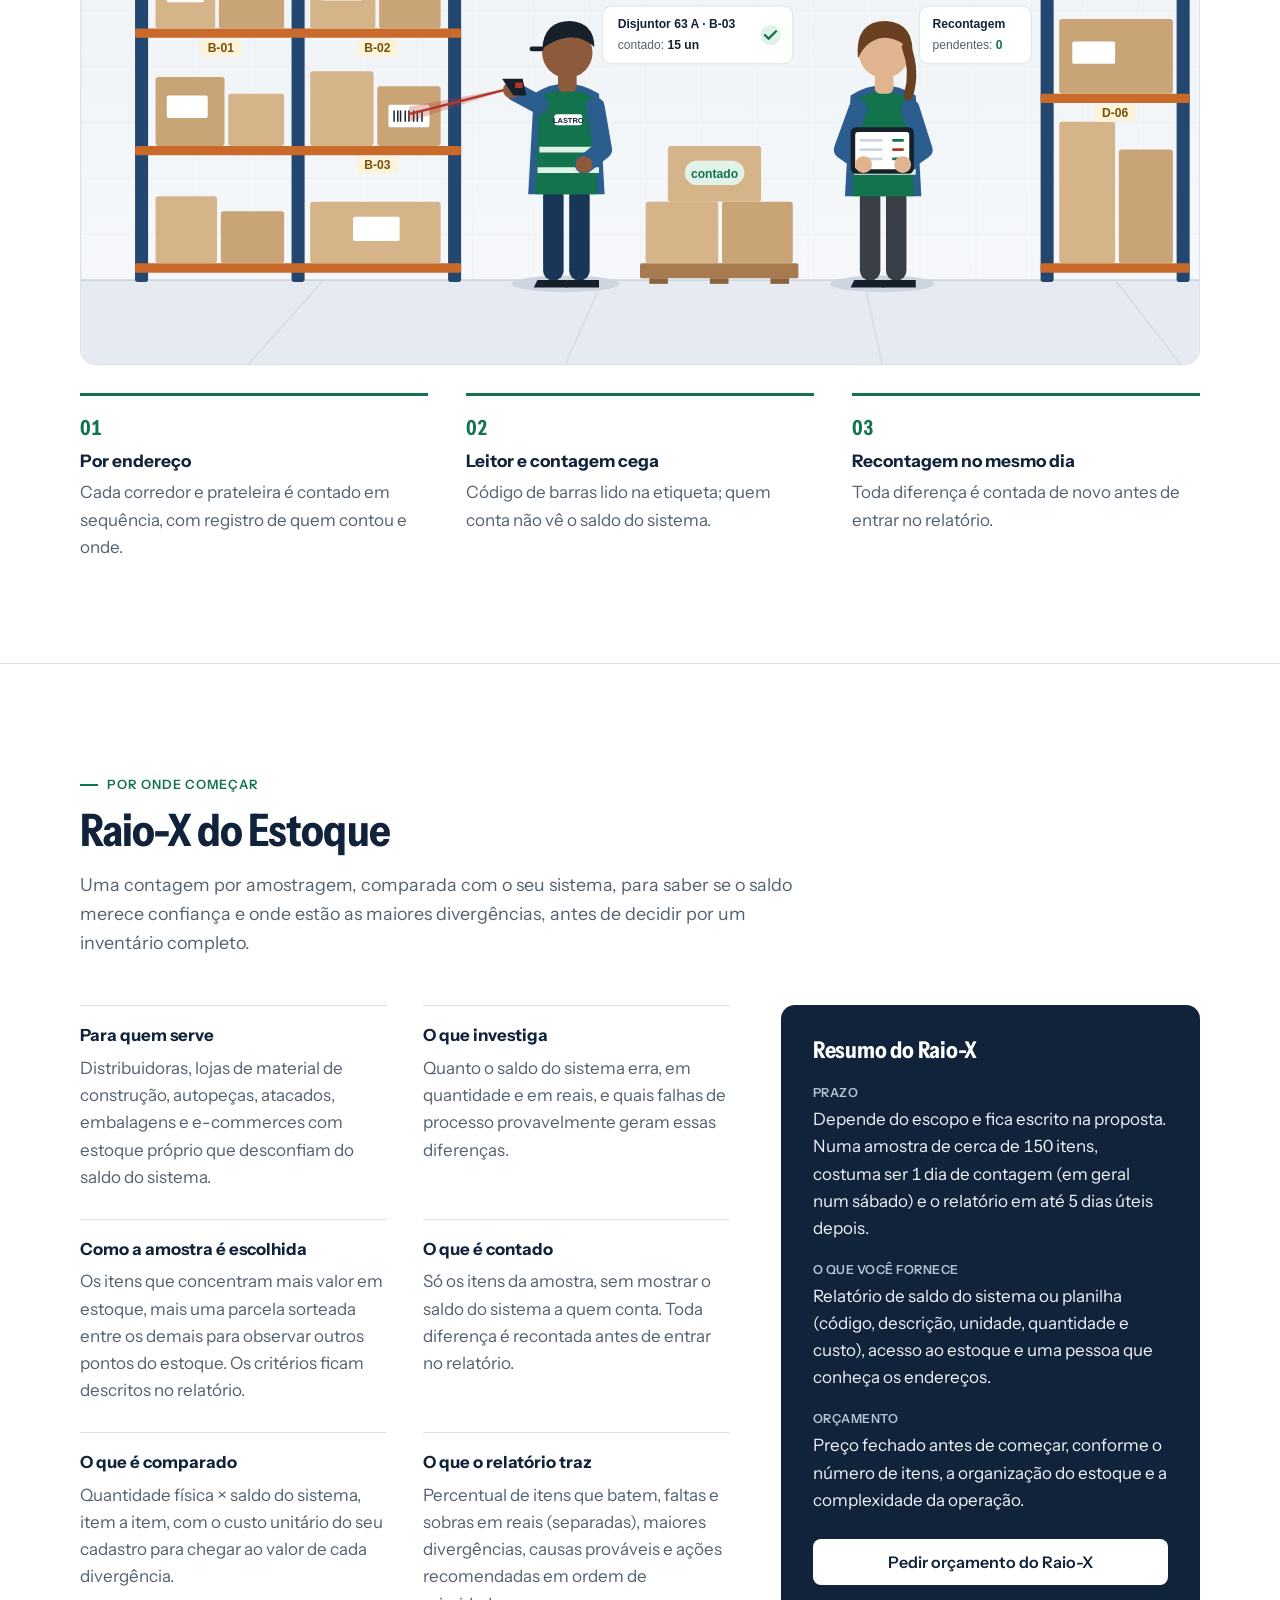
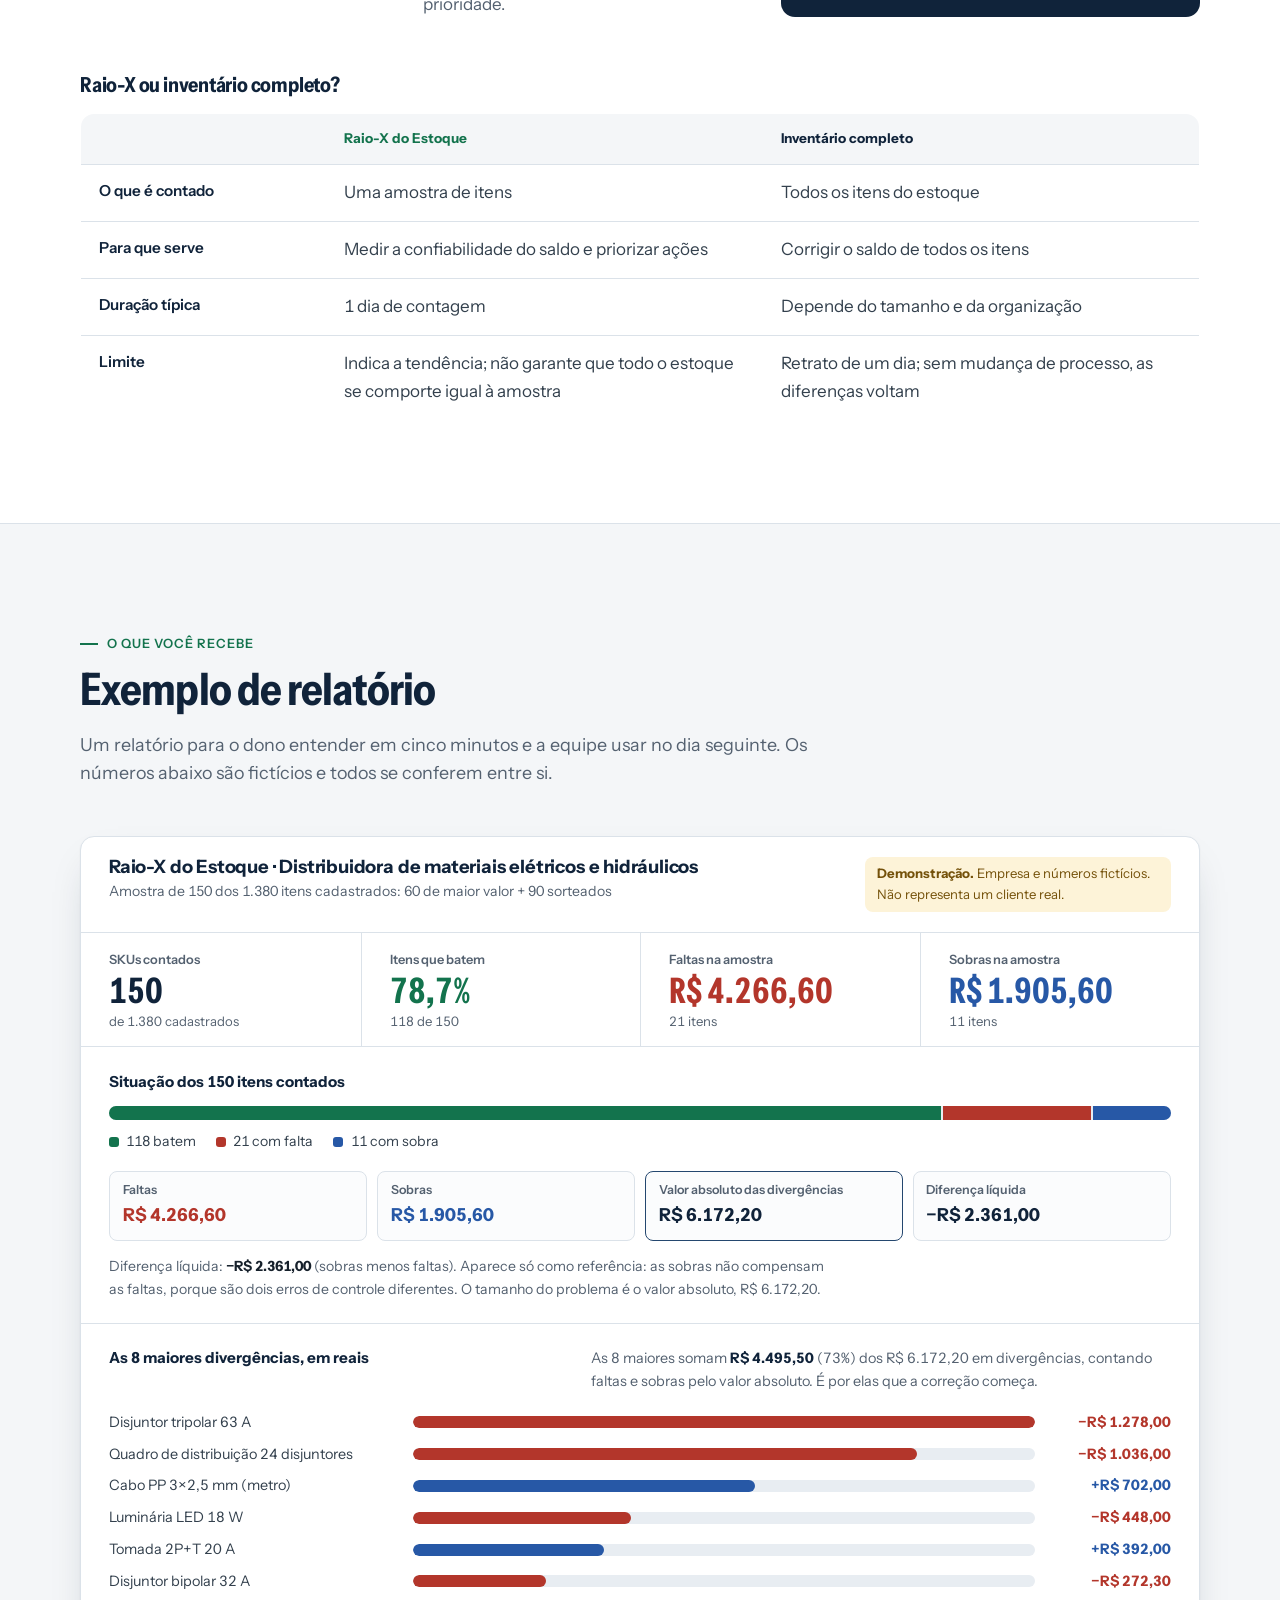
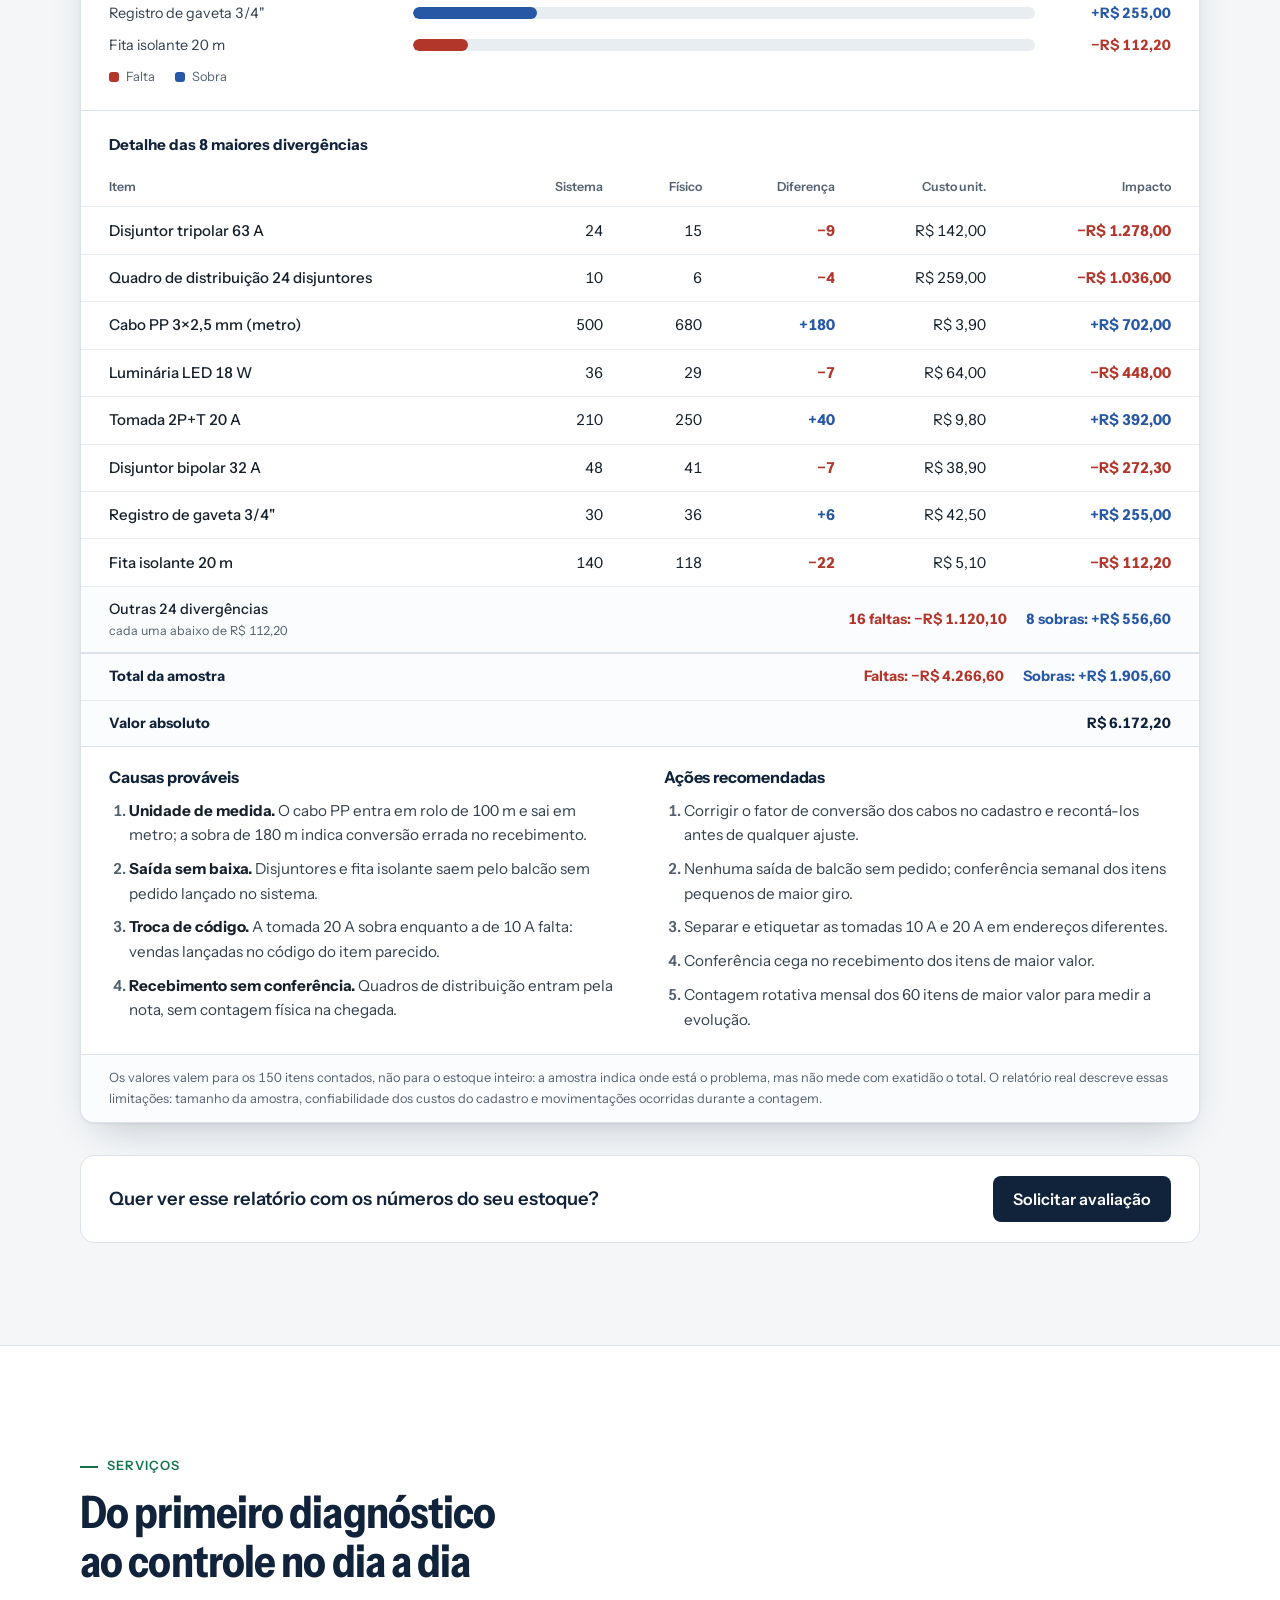
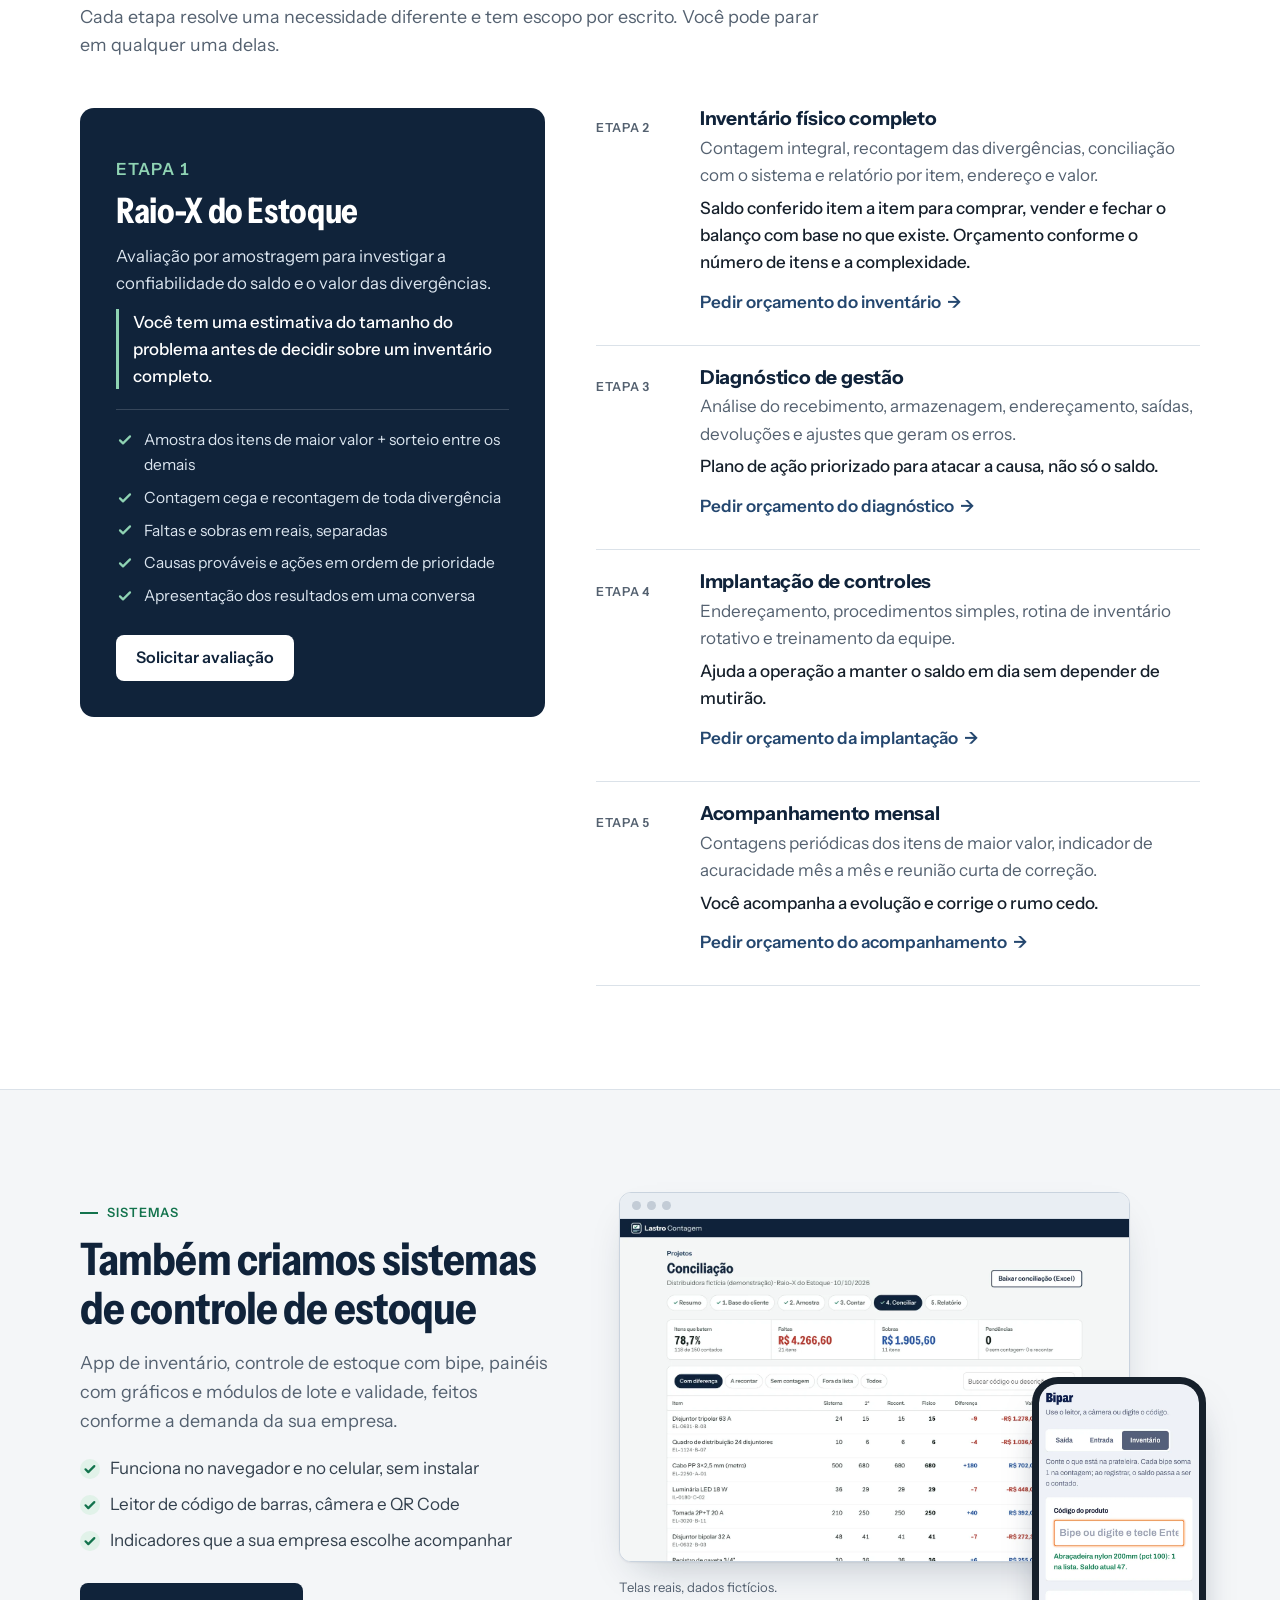
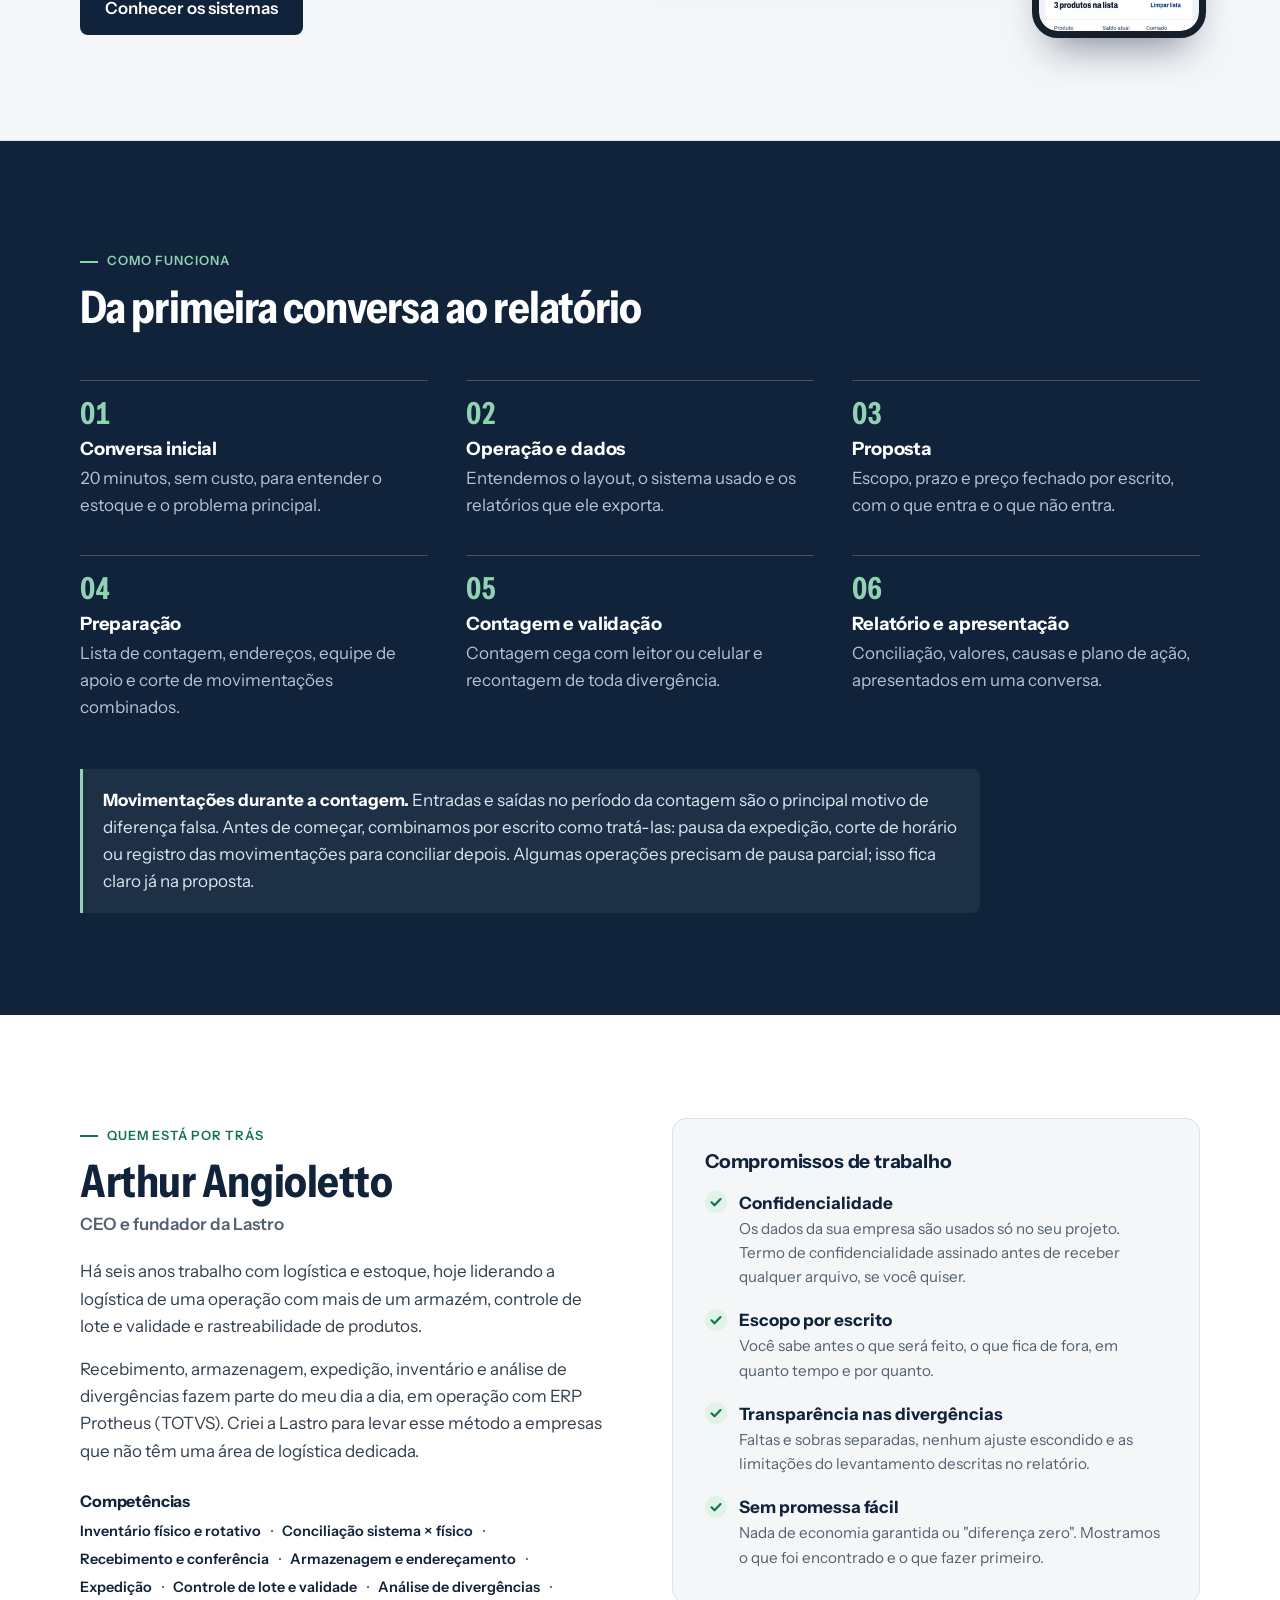
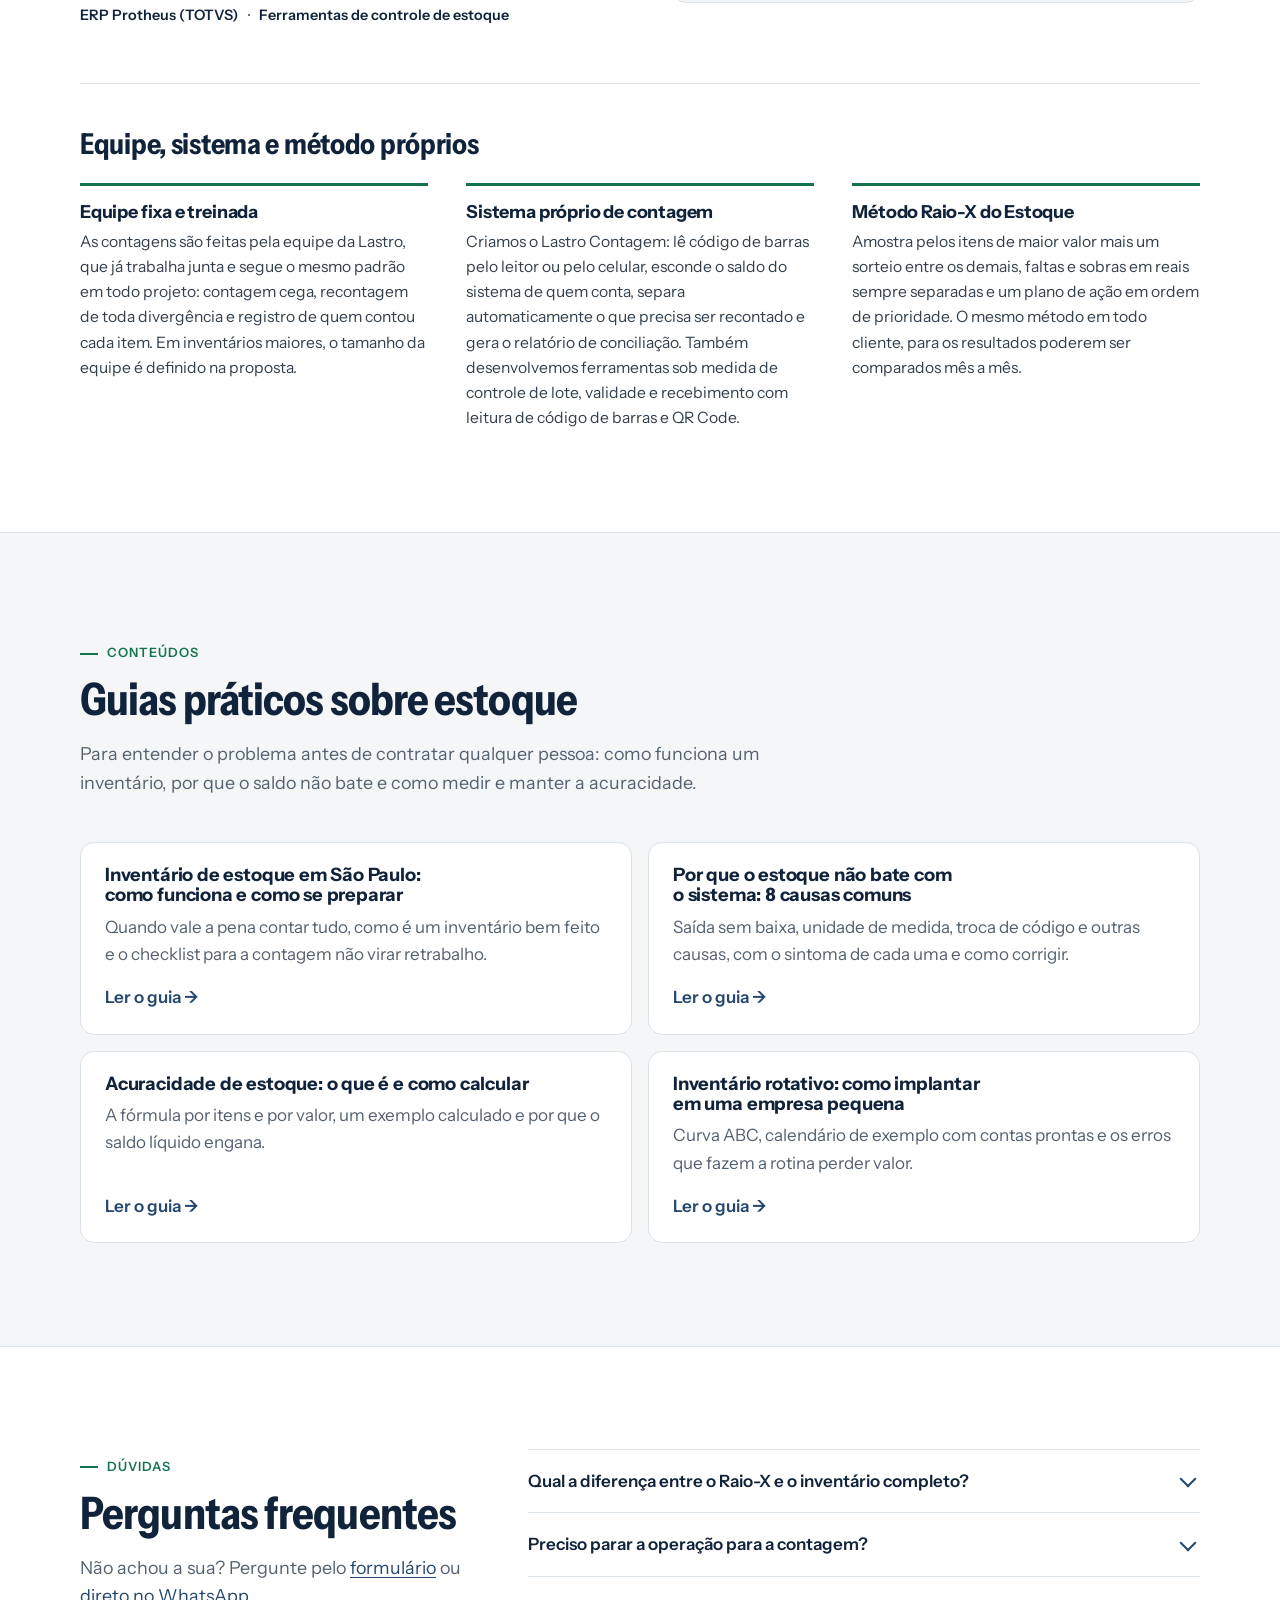
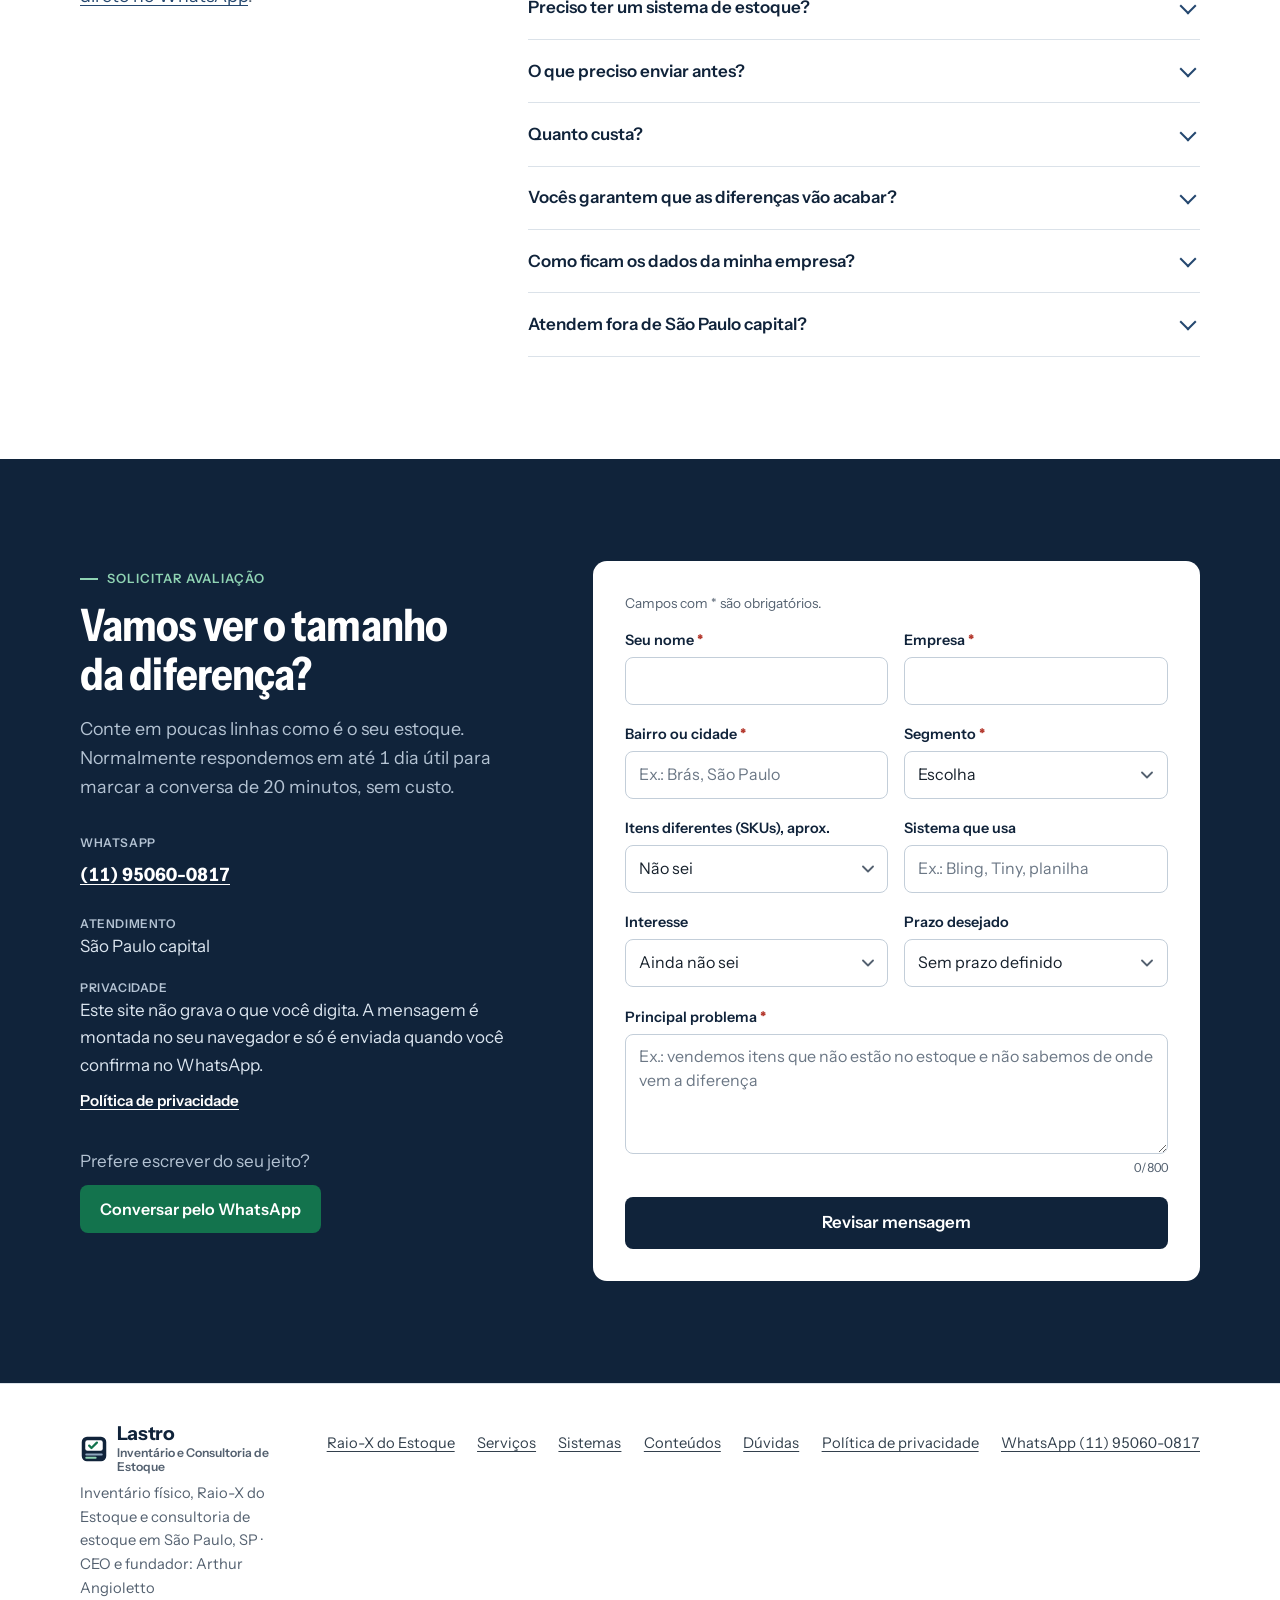
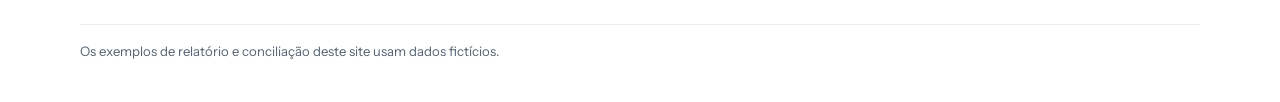
==== commit c6409f45: "Auditoria: fonte única do exemplo, textos sem promessa excessiva, CTAs e privacidade - tools/demo.js" ====
--- a/index.html
+++ b/index.html
@@ -60,7 +60,7 @@
         <li><a href="#sobre">Sobre</a></li>
         <li><a href="#duvidas">Dúvidas</a></li>
       </ul>
-      <a class="btn btn-principal btn-topo" href="#contato">Pedir avaliação</a>
+      <a class="btn btn-principal btn-topo" href="#contato">Solicitar avaliação</a>
     </nav>
   </div>
 </header>
@@ -84,13 +84,14 @@
       </ul>
     </div>
 
+    <!-- demo:painel -->
     <figure class="painel" aria-labelledby="painel-titulo">
       <div class="painel-topo">
         <div>
           <p class="painel-titulo" id="painel-titulo">Conciliação sistema × físico</p>
           <p class="painel-sub">Distribuidora fictícia · amostra de 150 itens</p>
         </div>
-        <span class="selo">Dados ilustrativos</span>
+        <span class="selo">Dados fictícios</span>
       </div>
       <dl class="painel-kpis">
         <div class="kpi kpi-bate">
@@ -99,11 +100,11 @@
         </div>
         <div class="kpi kpi-falta">
           <dt>Faltas</dt>
-          <dd><span class="kpi-num">R$ 6.912,40</span><small>21 itens</small></dd>
+          <dd><span class="kpi-num">R$ 4.266,60</span><small>21 itens</small></dd>
         </div>
         <div class="kpi kpi-sobra">
           <dt>Sobras</dt>
-          <dd><span class="kpi-num">R$ 2.180,00</span><small>11 itens</small></dd>
+          <dd><span class="kpi-num">R$ 1.905,60</span><small>11 itens</small></dd>
         </div>
       </dl>
       <table class="tabela-conc painel-tabela">
@@ -118,6 +119,7 @@
       </table>
       <figcaption class="painel-rodape">Recorte de 4 dos 150 itens do <a href="#relatorio">relatório de exemplo</a>. Faltas e sobras são somadas separadamente: uma não compensa a outra.</figcaption>
     </figure>
+    <!-- /demo:painel -->
   </div>
 </section>
 
@@ -174,7 +176,7 @@
       <aside class="ficha" aria-labelledby="titulo-ficha">
         <h3 id="titulo-ficha">Resumo do Raio-X</h3>
         <dl>
-          <div><dt>Prazo estimado</dt><dd>1 dia de contagem, em geral num sábado. Relatório e conversa de apresentação em até 5 dias úteis.</dd></div>
+          <div><dt>Prazo</dt><dd>Depende do escopo e fica escrito na proposta. Numa amostra de cerca de 150 itens, costuma ser 1 dia de contagem (em geral num sábado) e o relatório em até 5 dias úteis depois.</dd></div>
           <div><dt>O que você fornece</dt><dd>Relatório de saldo do sistema ou planilha (código, descrição, unidade, quantidade e custo), acesso ao estoque e uma pessoa que conheça os endereços.</dd></div>
           <div><dt>Orçamento</dt><dd>Preço fechado antes de começar, conforme o número de itens, a organização do estoque e a complexidade da operação.</dd></div>
         </dl>
@@ -207,6 +209,7 @@
       <p class="lead">Um relatório para o dono entender em cinco minutos e a equipe usar no dia seguinte. Os números abaixo são fictícios e todos se conferem entre si.</p>
     </div>
 
+    <!-- demo:relatorio -->
     <article class="relatorio" aria-labelledby="rel-titulo">
       <header class="rel-cabeca">
         <div>
@@ -219,25 +222,31 @@
       <dl class="rel-kpis">
         <div><dt>SKUs contados</dt><dd>150</dd><dd class="kpi-nota">de 1.380 cadastrados</dd></div>
         <div class="kpi-bate"><dt>Itens que batem</dt><dd>78,7%</dd><dd class="kpi-nota">118 de 150</dd></div>
-        <div class="kpi-falta"><dt>Faltas estimadas</dt><dd>R$ 6.912,40</dd><dd class="kpi-nota">21 itens</dd></div>
-        <div class="kpi-sobra"><dt>Sobras estimadas</dt><dd>R$ 2.180,00</dd><dd class="kpi-nota">11 itens</dd></div>
+        <div class="kpi-falta"><dt>Faltas na amostra</dt><dd>R$ 4.266,60</dd><dd class="kpi-nota">21 itens</dd></div>
+        <div class="kpi-sobra"><dt>Sobras na amostra</dt><dd>R$ 1.905,60</dd><dd class="kpi-nota">11 itens</dd></div>
       </dl>
 
       <div class="rel-composicao">
         <p class="rel-subtitulo" id="comp-tit">Situação dos 150 itens contados</p>
         <div class="barra-comp" role="img" aria-labelledby="comp-tit" aria-describedby="comp-leg">
-          <span class="seg-bate" style="--v:78.67%"></span><span class="seg-falta" style="--v:14%"></span><span class="seg-sobra" style="--v:7.33%"></span>
+          <span class="seg-bate" style="--v:78.67%"></span><span class="seg-falta" style="--v:14.00%"></span><span class="seg-sobra" style="--v:7.33%"></span>
         </div>
         <ul class="legenda" id="comp-leg">
           <li class="l-bate">118 batem</li><li class="l-falta">21 com falta</li><li class="l-sobra">11 com sobra</li>
         </ul>
-        <p class="liquido">Diferença líquida: <strong>−R$ 4.732,40</strong>. Aparece só como referência: somar sobras com faltas esconde dois erros de controle diferentes.</p>
+        <dl class="rel-somas">
+          <div class="s-falta"><dt>Faltas</dt><dd>R$ 4.266,60</dd></div>
+          <div class="s-sobra"><dt>Sobras</dt><dd>R$ 1.905,60</dd></div>
+          <div class="s-abs"><dt>Valor absoluto das divergências</dt><dd>R$ 6.172,20</dd></div>
+          <div class="s-liq"><dt>Diferença líquida</dt><dd>−R$ 2.361,00</dd></div>
+        </dl>
+        <p class="liquido">Diferença líquida: <strong>−R$ 2.361,00</strong> (sobras menos faltas). Aparece só como referência: as sobras não compensam as faltas, porque são dois erros de controle diferentes. O tamanho do problema é o valor absoluto, R$ 6.172,20.</p>
       </div>
 
       <div class="rel-grafico">
         <div class="rel-grafico-cabeca">
-          <p class="rel-subtitulo" id="graf-tit">Principais divergências, em reais</p>
-          <p class="destaque-dado">As 8 maiores somam <strong>R$ 4.495,50</strong>, quase metade (49%) dos R$ 9.092,40 em diferenças. É por elas que a correção começa.</p>
+          <p class="rel-subtitulo" id="graf-tit">As 8 maiores divergências, em reais</p>
+          <p class="destaque-dado">As 8 maiores somam <strong>R$ 4.495,50</strong> (73%) dos R$ 6.172,20 em divergências, contando faltas e sobras pelo valor absoluto. É por elas que a correção começa.</p>
         </div>
         <ul class="barras" aria-labelledby="graf-tit">
           <li class="falta"><span class="b-nome">Disjuntor tripolar 63 A</span><span class="b-trilho" aria-hidden="true"><i style="--v:100%"></i></span><span class="b-valor">−R$ 1.278,00</span></li>
@@ -254,7 +263,7 @@
 
       <div class="rel-tabela">
         <table class="tabela-conc tabela-rel" id="tabela-rel">
-          <caption class="rel-subtitulo">Detalhe das principais divergências</caption>
+          <caption class="rel-subtitulo">Detalhe das 8 maiores divergências</caption>
           <thead><tr><th scope="col">Item</th><th scope="col">Sistema</th><th scope="col">Físico</th><th scope="col">Diferença</th><th scope="col">Custo unit.</th><th scope="col">Impacto</th></tr></thead>
           <tbody>
             <tr data-sis="24" data-fis="15" data-custo="142.00"><th scope="row">Disjuntor tripolar 63 A</th><td data-rotulo="Sistema">24</td><td data-rotulo="Físico">15</td><td data-rotulo="Diferença" class="dif falta">−9</td><td data-rotulo="Custo unit.">R$ 142,00</td><td data-rotulo="Impacto" class="dif falta">−R$ 1.278,00</td></tr>
@@ -267,8 +276,9 @@
             <tr data-sis="140" data-fis="118" data-custo="5.10"><th scope="row">Fita isolante 20 m</th><td data-rotulo="Sistema">140</td><td data-rotulo="Físico">118</td><td data-rotulo="Diferença" class="dif falta">−22</td><td data-rotulo="Custo unit.">R$ 5,10</td><td data-rotulo="Impacto" class="dif falta">−R$ 112,20</td></tr>
           </tbody>
           <tfoot>
-            <tr class="linha-outros"><th scope="row">Outras 24 divergências</th><td colspan="5" data-rotulo="Impacto"><span class="falta">16 faltas: −R$ 3.765,90</span> <span class="sobra">8 sobras: +R$ 831,00</span></td></tr>
-            <tr class="linha-total"><th scope="row">Total da amostra</th><td colspan="5" data-rotulo="Impacto"><span class="falta">Faltas: −R$ 6.912,40</span> <span class="sobra">Sobras: +R$ 2.180,00</span></td></tr>
+            <tr class="linha-outros"><th scope="row">Outras 24 divergências<small>cada uma abaixo de R$ 112,20</small></th><td colspan="5" data-rotulo="Impacto"><span class="falta">16 faltas: −R$ 1.120,10</span> <span class="sobra">8 sobras: +R$ 556,60</span></td></tr>
+            <tr class="linha-total"><th scope="row">Total da amostra</th><td colspan="5" data-rotulo="Impacto"><span class="falta">Faltas: −R$ 4.266,60</span> <span class="sobra">Sobras: +R$ 1.905,60</span></td></tr>
+            <tr class="linha-abs"><th scope="row">Valor absoluto</th><td colspan="5" data-rotulo="Faltas + sobras">R$ 6.172,20</td></tr>
           </tfoot>
         </table>
       </div>
@@ -294,8 +304,9 @@
           </ol>
         </div>
       </div>
-      <p class="rel-rodape">Limitações descritas no relatório real: tamanho da amostra, confiabilidade dos custos do cadastro e movimentações ocorridas durante a contagem.</p>
+      <p class="rel-rodape">Os valores valem para os 150 itens contados, não para o estoque inteiro: a amostra indica onde está o problema, mas não mede com exatidão o total. O relatório real descreve essas limitações: tamanho da amostra, confiabilidade dos custos do cadastro e movimentações ocorridas durante a contagem.</p>
     </article>
+    <!-- /demo:relatorio -->
 
     <div class="cta-faixa">
       <p>Quer ver esse relatório com os números do seu estoque?</p>
@@ -318,7 +329,7 @@
         <p class="etapa-num">Etapa 1</p>
         <h3>Raio-X do Estoque</h3>
         <p>Avaliação por amostragem para investigar a confiabilidade do saldo e o valor das divergências.</p>
-        <p class="beneficio">Você descobre o tamanho do problema antes de investir num inventário completo.</p>
+        <p class="beneficio">Você tem uma estimativa do tamanho do problema antes de decidir sobre um inventário completo.</p>
         <ul class="inclui" aria-label="O Raio-X inclui">
           <li>Amostra dos itens de maior valor + sorteio entre os demais</li>
           <li>Contagem cega e recontagem de toda divergência</li>
@@ -332,29 +343,29 @@
         <p class="etapa-num">Etapa 2</p>
         <h3>Inventário físico completo</h3>
         <p>Contagem integral, recontagem das divergências, conciliação com o sistema e relatório por item, endereço e valor.</p>
-        <p class="beneficio">Saldo confiável de ponta a ponta para comprar, vender e fechar o balanço.</p>
-        <a class="link-seta" href="#contato" data-interesse="Inventário físico completo">Pedir avaliação do inventário</a>
+        <p class="beneficio">Saldo conferido item a item para comprar, vender e fechar o balanço com base no que existe. Orçamento conforme o número de itens e a complexidade.</p>
+        <a class="link-seta" href="#contato" data-interesse="Inventário físico completo">Pedir orçamento do inventário</a>
       </li>
       <li>
         <p class="etapa-num">Etapa 3</p>
         <h3>Diagnóstico de gestão</h3>
         <p>Análise do recebimento, armazenagem, endereçamento, saídas, devoluções e ajustes que geram os erros.</p>
         <p class="beneficio">Plano de ação priorizado para atacar a causa, não só o saldo.</p>
-        <a class="link-seta" href="#contato" data-interesse="Diagnóstico de gestão">Pedir avaliação do diagnóstico</a>
+        <a class="link-seta" href="#contato" data-interesse="Diagnóstico de gestão">Pedir orçamento do diagnóstico</a>
       </li>
       <li>
         <p class="etapa-num">Etapa 4</p>
         <h3>Implantação de controles</h3>
         <p>Endereçamento, procedimentos simples, rotina de inventário rotativo e treinamento da equipe.</p>
-        <p class="beneficio">A operação passa a manter o saldo certo sem depender de mutirão.</p>
-        <a class="link-seta" href="#contato" data-interesse="Implantação de controles">Pedir avaliação da implantação</a>
+        <p class="beneficio">Ajuda a operação a manter o saldo em dia sem depender de mutirão.</p>
+        <a class="link-seta" href="#contato" data-interesse="Implantação de controles">Pedir orçamento da implantação</a>
       </li>
       <li>
         <p class="etapa-num">Etapa 5</p>
         <h3>Acompanhamento mensal</h3>
         <p>Contagens periódicas dos itens de maior valor, indicador de acuracidade mês a mês e reunião curta de correção.</p>
         <p class="beneficio">Você acompanha a evolução e corrige o rumo cedo.</p>
-        <a class="link-seta" href="#contato" data-interesse="Acompanhamento mensal">Pedir avaliação do acompanhamento</a>
+        <a class="link-seta" href="#contato" data-interesse="Acompanhamento mensal">Pedir orçamento do acompanhamento</a>
       </li>
     </ol>
   </div>
@@ -470,7 +481,7 @@
     <div class="cabeca-secao">
       <p class="sobretitulo">Dúvidas</p>
       <h2 id="titulo-duvidas">Perguntas frequentes</h2>
-      <p class="lead">Não achou a sua? Pergunte pelo <a href="#contato">formulário</a> ou direto no WhatsApp.</p>
+      <p class="lead">Não achou a sua? Pergunte pelo <a href="#contato">formulário</a> ou <a href="https://wa.me/5511950600817" target="_blank" rel="noopener">direto no WhatsApp</a>.</p>
     </div>
     <div class="duvidas">
       <details><summary>Qual a diferença entre o Raio-X e o inventário completo?</summary><p>O Raio-X conta uma amostra para medir a confiabilidade do saldo e mostrar onde estão as maiores divergências. O inventário completo conta todos os itens e corrige o saldo de cada um. A amostra indica a tendência, mas não garante que todo o estoque se comporte igual a ela.</p></details>
@@ -489,14 +500,15 @@
 <section class="secao secao-contato" id="contato" aria-labelledby="titulo-contato">
   <div class="faixa contato-grade">
     <div class="contato-texto">
-      <p class="sobretitulo">Pedir avaliação</p>
+      <p class="sobretitulo">Solicitar avaliação</p>
       <h2 id="titulo-contato">Vamos ver o tamanho da diferença?</h2>
-      <p class="lead">Conte em poucas linhas como é o seu estoque. A resposta vem em até 1 dia útil para marcar a conversa de 20 minutos.</p>
+      <p class="lead">Conte em poucas linhas como é o seu estoque. Normalmente respondemos em até 1 dia útil para marcar a conversa de 20 minutos, sem custo.</p>
       <ul class="contato-info">
         <li><span>WhatsApp</span><a id="link-whats" href="https://wa.me/5511950600817" target="_blank" rel="noopener">(11) 95060-0817</a></li>
         <li><span>Atendimento</span>São Paulo capital</li>
-        <li><span>Privacidade</span>Este site não grava o que você digita. A mensagem é montada no seu navegador e enviada por você, pelo WhatsApp.</li>
+        <li><span>Privacidade</span>Este site não grava o que você digita. A mensagem é montada no seu navegador e só é enviada quando você confirma no WhatsApp. <a href="privacidade.html">Política de privacidade</a></li>
       </ul>
+      <p class="contato-direto">Prefere escrever do seu jeito? <a class="btn btn-whats" href="https://wa.me/5511950600817" target="_blank" rel="noopener">Conversar pelo WhatsApp</a></p>
     </div>
 
     <div class="contato-caixa">
--- a/assets/site.css
+++ b/assets/site.css
@@ -291,6 +291,14 @@
 .legenda-pequena { font-size: .8rem; color: var(--cinza); }
 .liquido { margin-top: .9rem; font-size: .88rem; color: var(--cinza); max-width: 80ch; }
 .liquido strong { color: var(--tinta); }
+.rel-somas { display: grid; grid-template-columns: repeat(4, minmax(0, 1fr)); gap: .6rem; margin-top: 1.1rem; }
+.rel-somas > div { border: 1px solid var(--linha); border-radius: 8px; padding: .65rem .8rem; background: #fbfcfd; min-width: 0; }
+.rel-somas dt { font-size: .78rem; font-weight: 600; color: var(--cinza); line-height: 1.25; }
+.rel-somas dd { margin-top: .2rem; font-size: 1.12rem; font-weight: 700; color: var(--marinho); white-space: nowrap; }
+.rel-somas .s-falta dd { color: var(--falta); }
+.rel-somas .s-sobra dd { color: var(--sobra); }
+.rel-somas .s-abs { border-color: var(--marinho-3, #24476f); }
+@media (max-width: 760px) { .rel-somas { grid-template-columns: repeat(2, minmax(0, 1fr)); } }
 
 .rel-grafico { border-bottom: 1px solid var(--linha); }
 .rel-grafico-cabeca { display: flex; flex-wrap: wrap; justify-content: space-between; align-items: baseline; gap: .5rem 2rem; }
@@ -321,6 +329,9 @@
 .tabela-rel tfoot td .falta { color: var(--falta); }
 .tabela-rel tfoot td .sobra { color: var(--sobra); }
 .tabela-rel .linha-total th, .tabela-rel .linha-total td { border-top: 2px solid var(--linha); font-weight: 700; color: var(--marinho); }
+.tabela-rel .linha-outros th small { display: block; font-size: .78rem; color: var(--cinza); font-weight: 400; }
+.tabela-rel .linha-abs th, .tabela-rel .linha-abs td { font-weight: 700; color: var(--marinho); }
+.tabela-rel .linha-abs td { padding-left: 2.25rem; }
 
 /* tabelas viram cartões no celular */
 @media (max-width: 720px) {
@@ -521,6 +532,9 @@
 .contato-info span { display: block; font-size: .75rem; font-weight: 600; letter-spacing: .05em; text-transform: uppercase; color: var(--no-escuro); }
 .contato-info a { display: inline-flex; align-items: center; min-height: 44px; color: #fff; font-weight: 700; font-size: 1.15rem; }
 .contato-info a:hover { color: #dbe5ef; }
+.contato-info li a[href$=".html"] { display: flex; width: fit-content; min-height: 44px; font-size: .95rem; font-weight: 600; text-decoration: underline; }
+.contato-direto { margin-top: 1.6rem; color: var(--no-escuro); display: flex; flex-wrap: wrap; align-items: center; gap: .6rem 1rem; }
+.contato-direto .btn { min-height: 48px; }
 @media (max-width: 920px) { .contato-grade { grid-template-columns: minmax(0, 1fr); } }
 
 .contato-caixa { background: var(--branco); color: var(--tinta); border-radius: var(--raio-g); padding: clamp(1.25rem, 3vw, 2rem); --foco: #2758a6; }
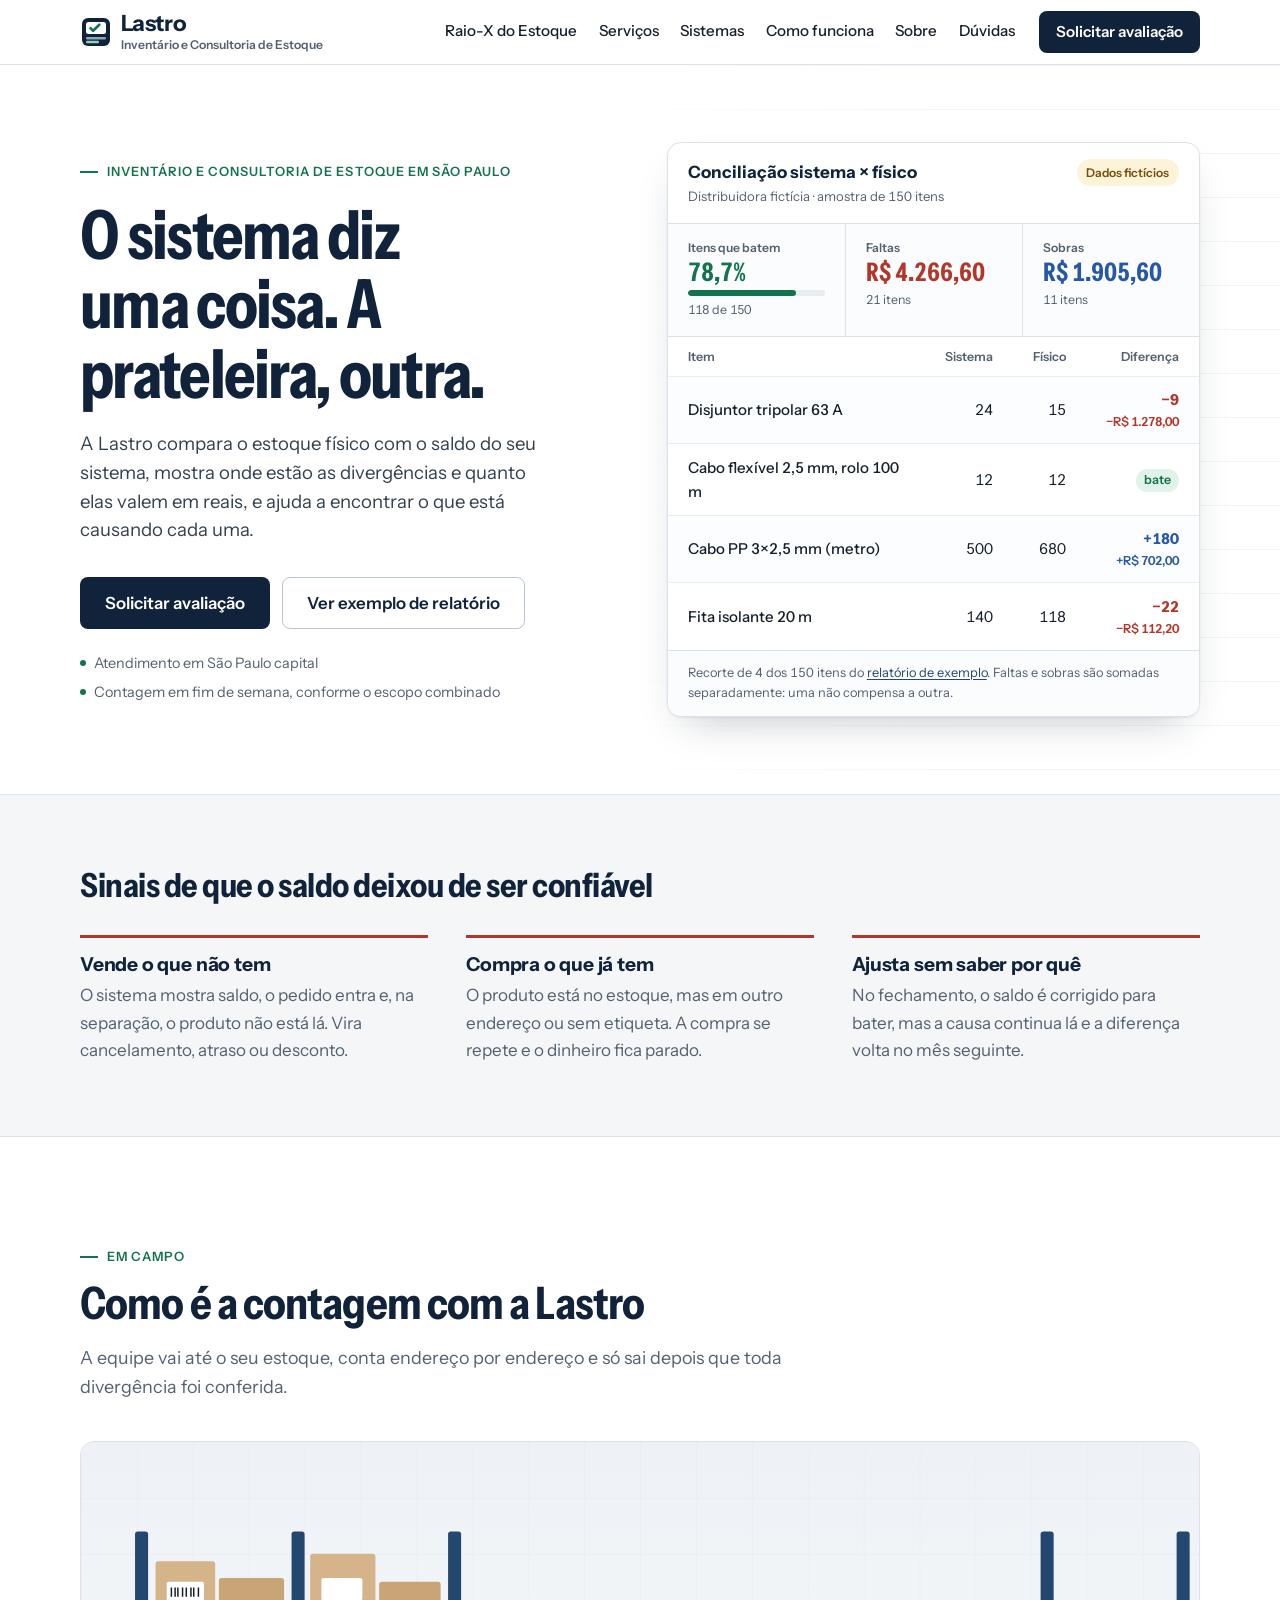
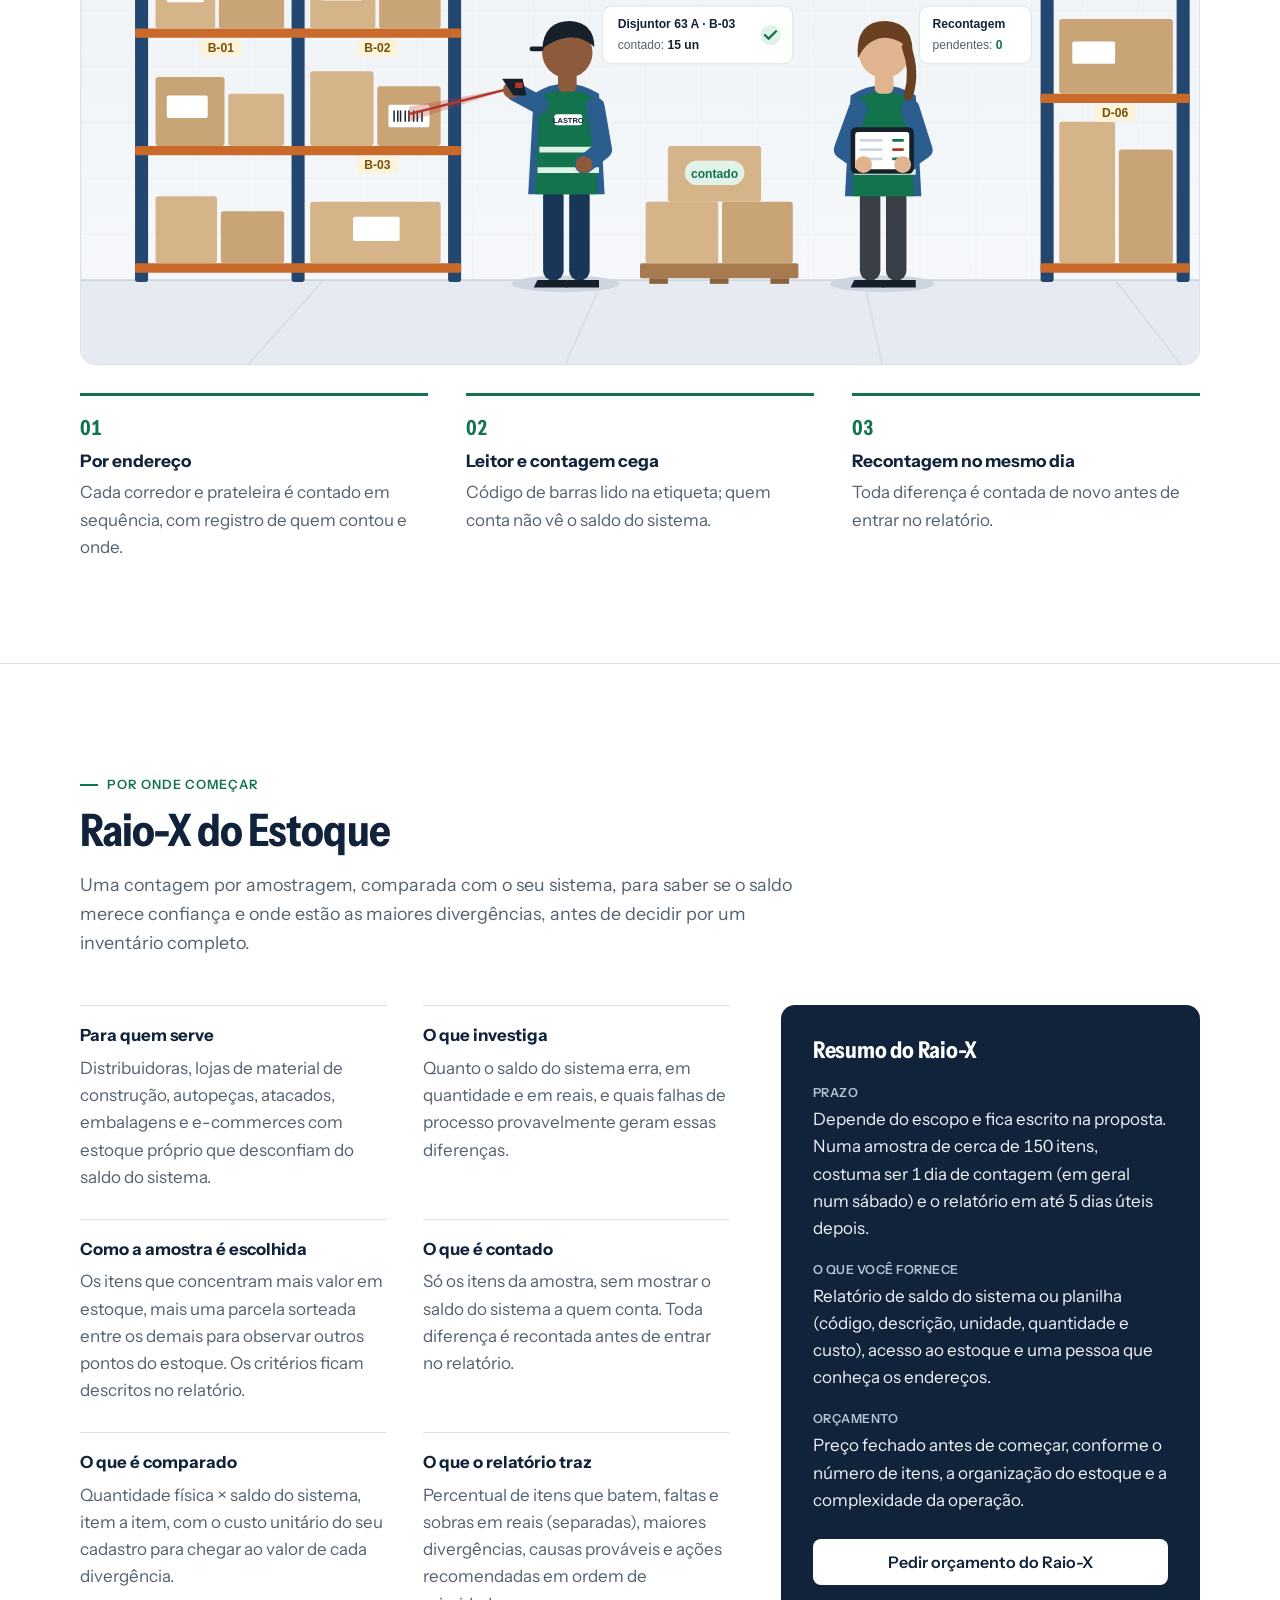
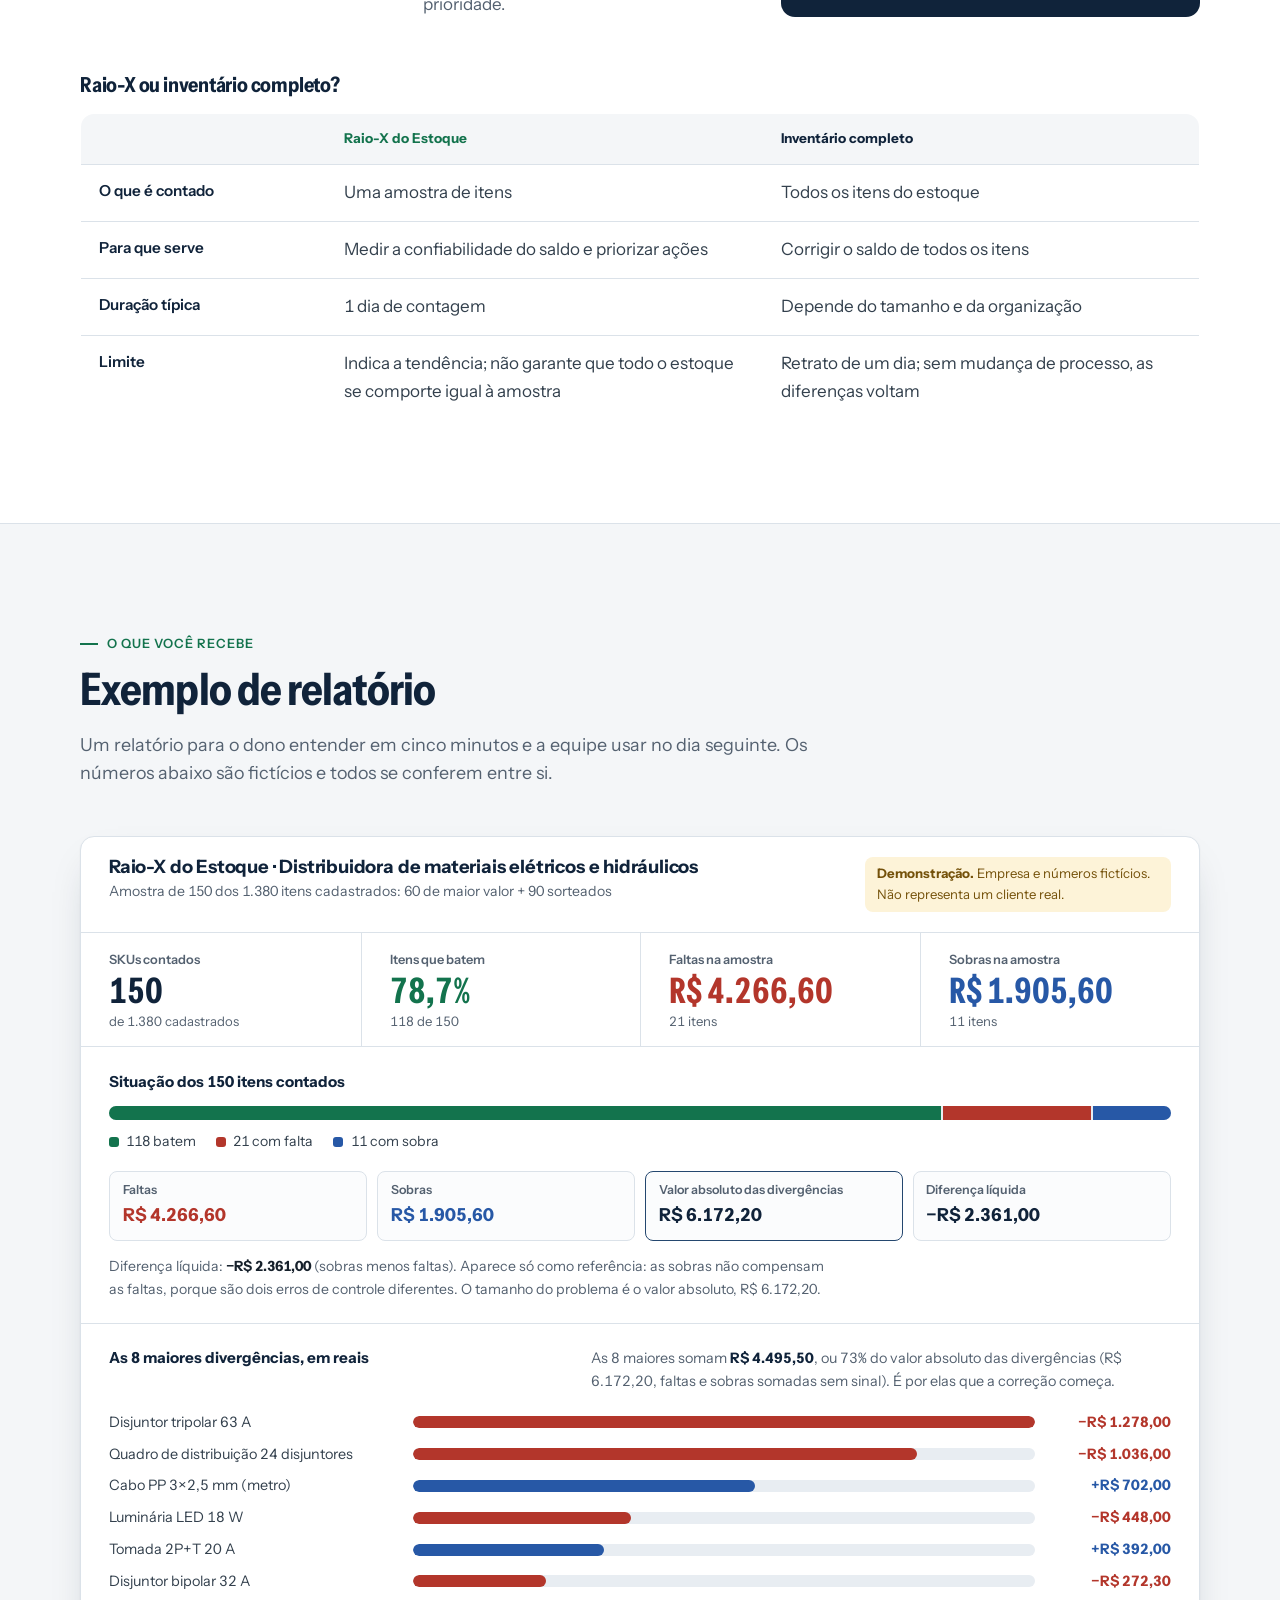
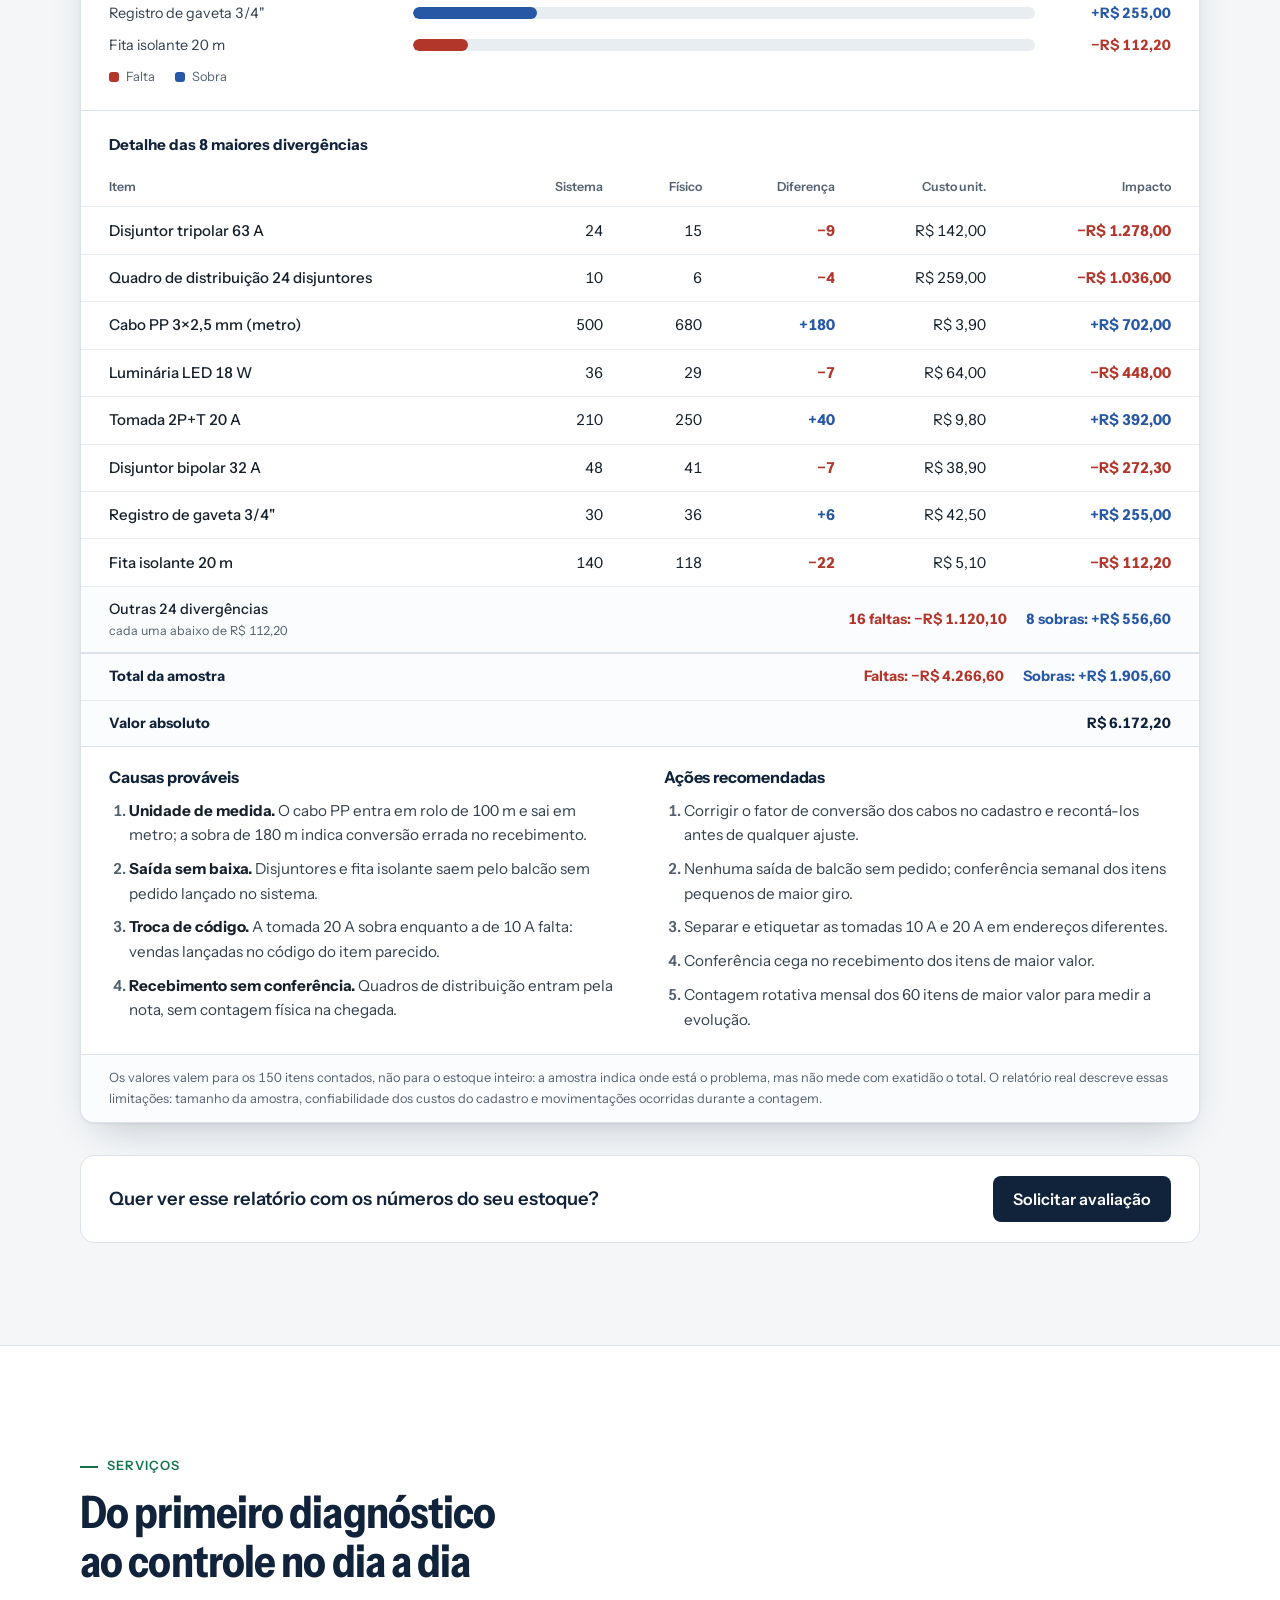
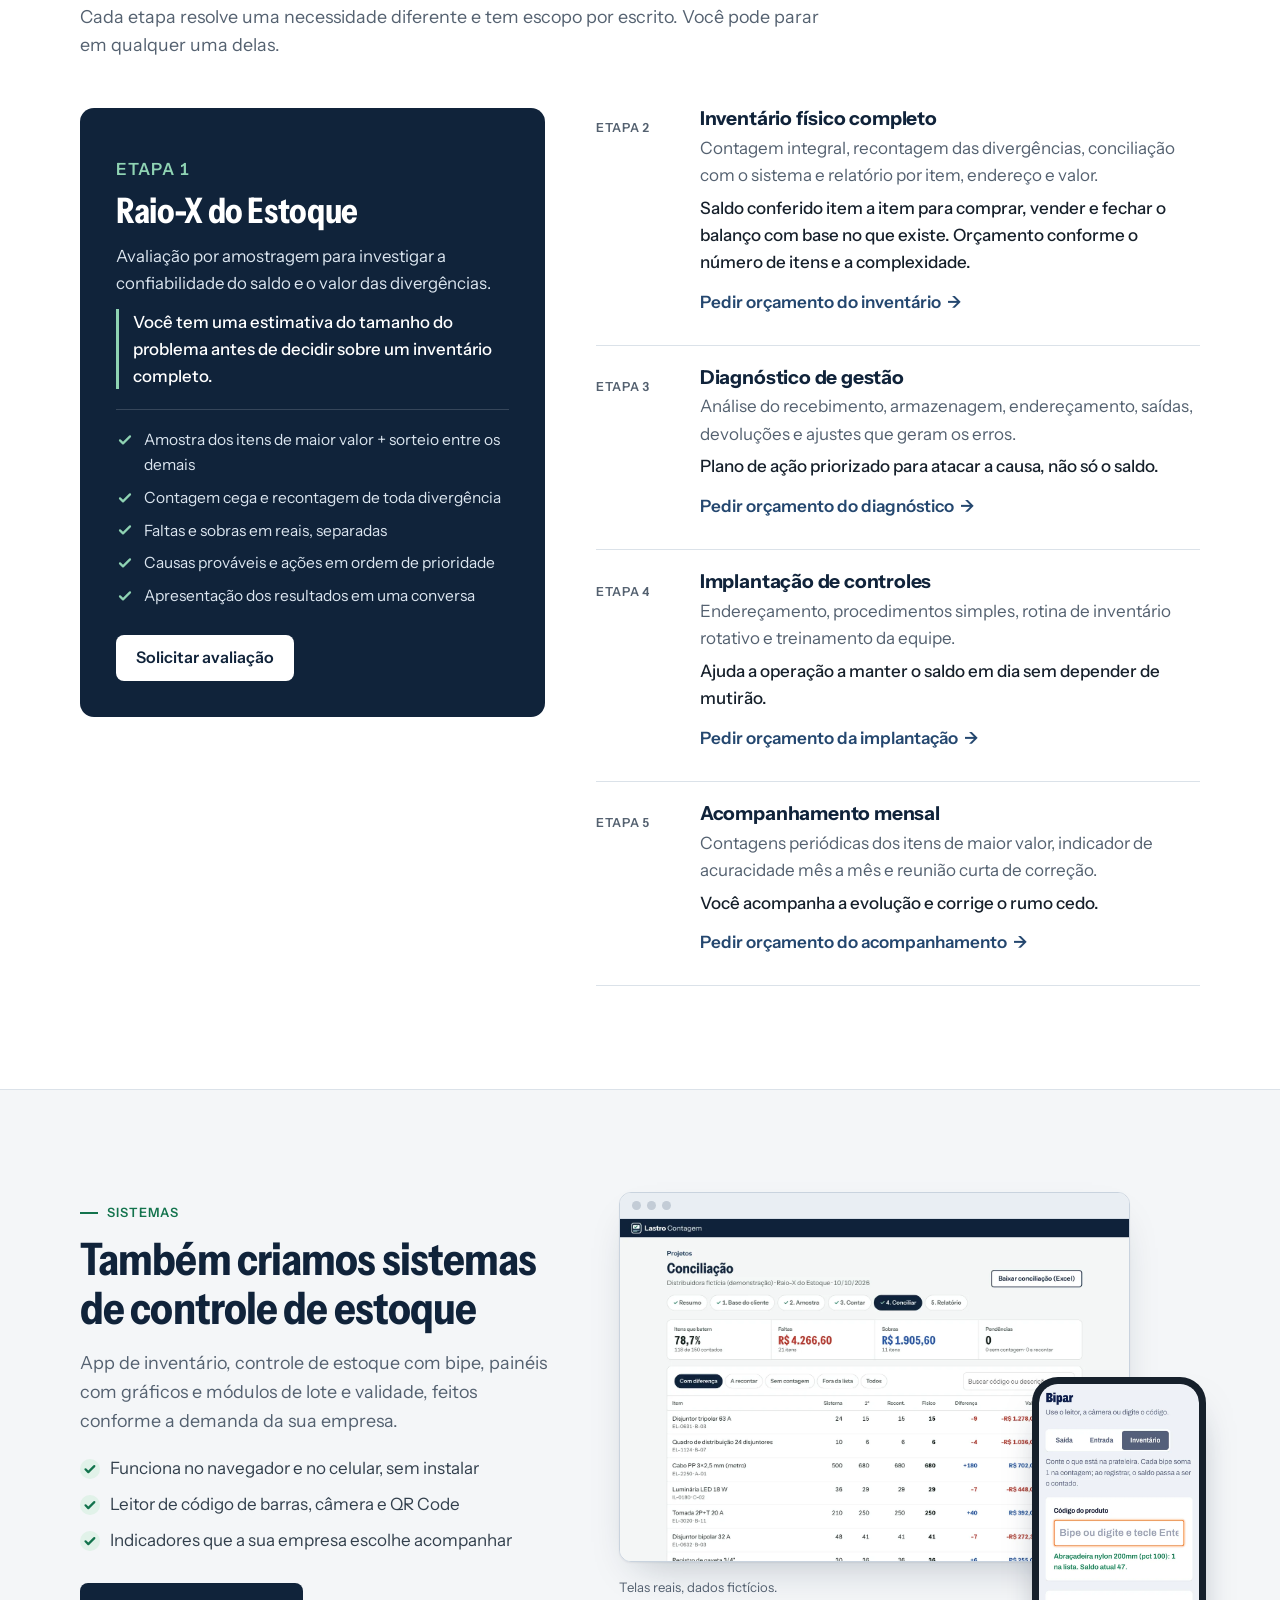
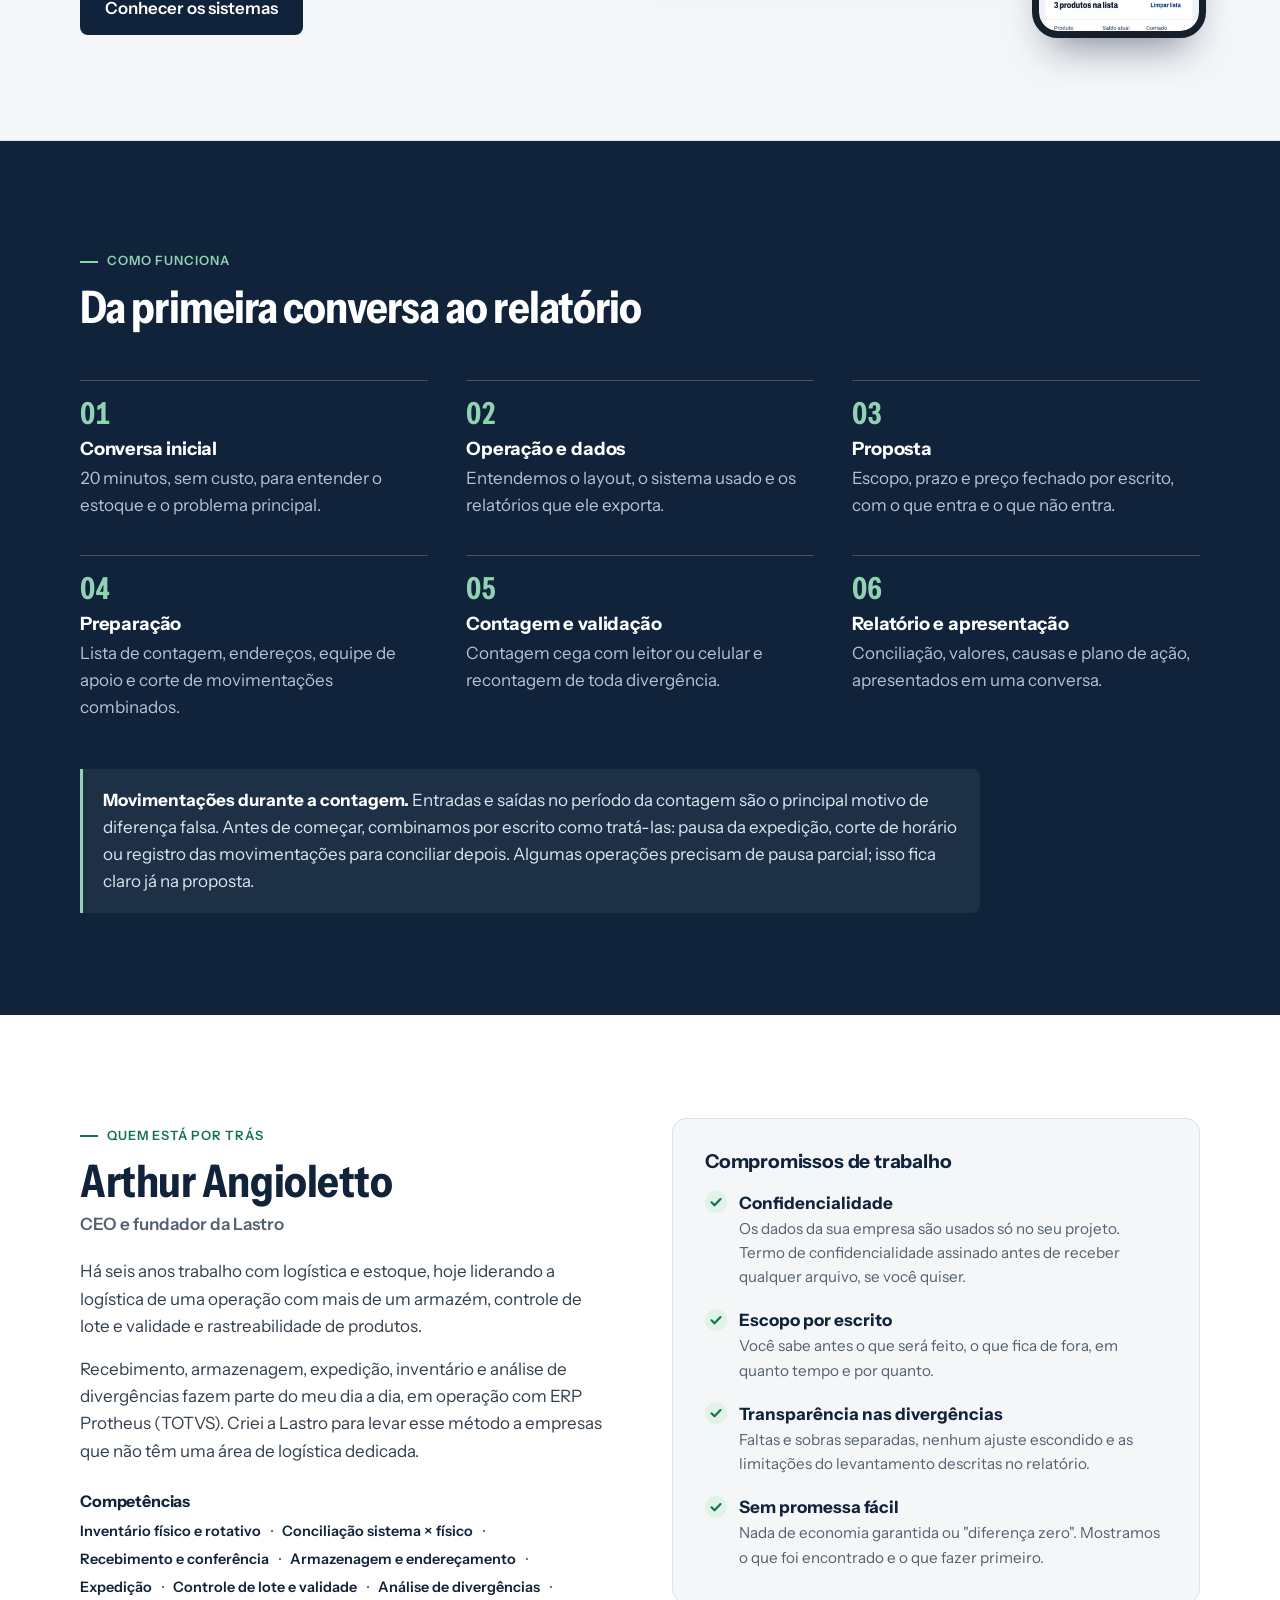
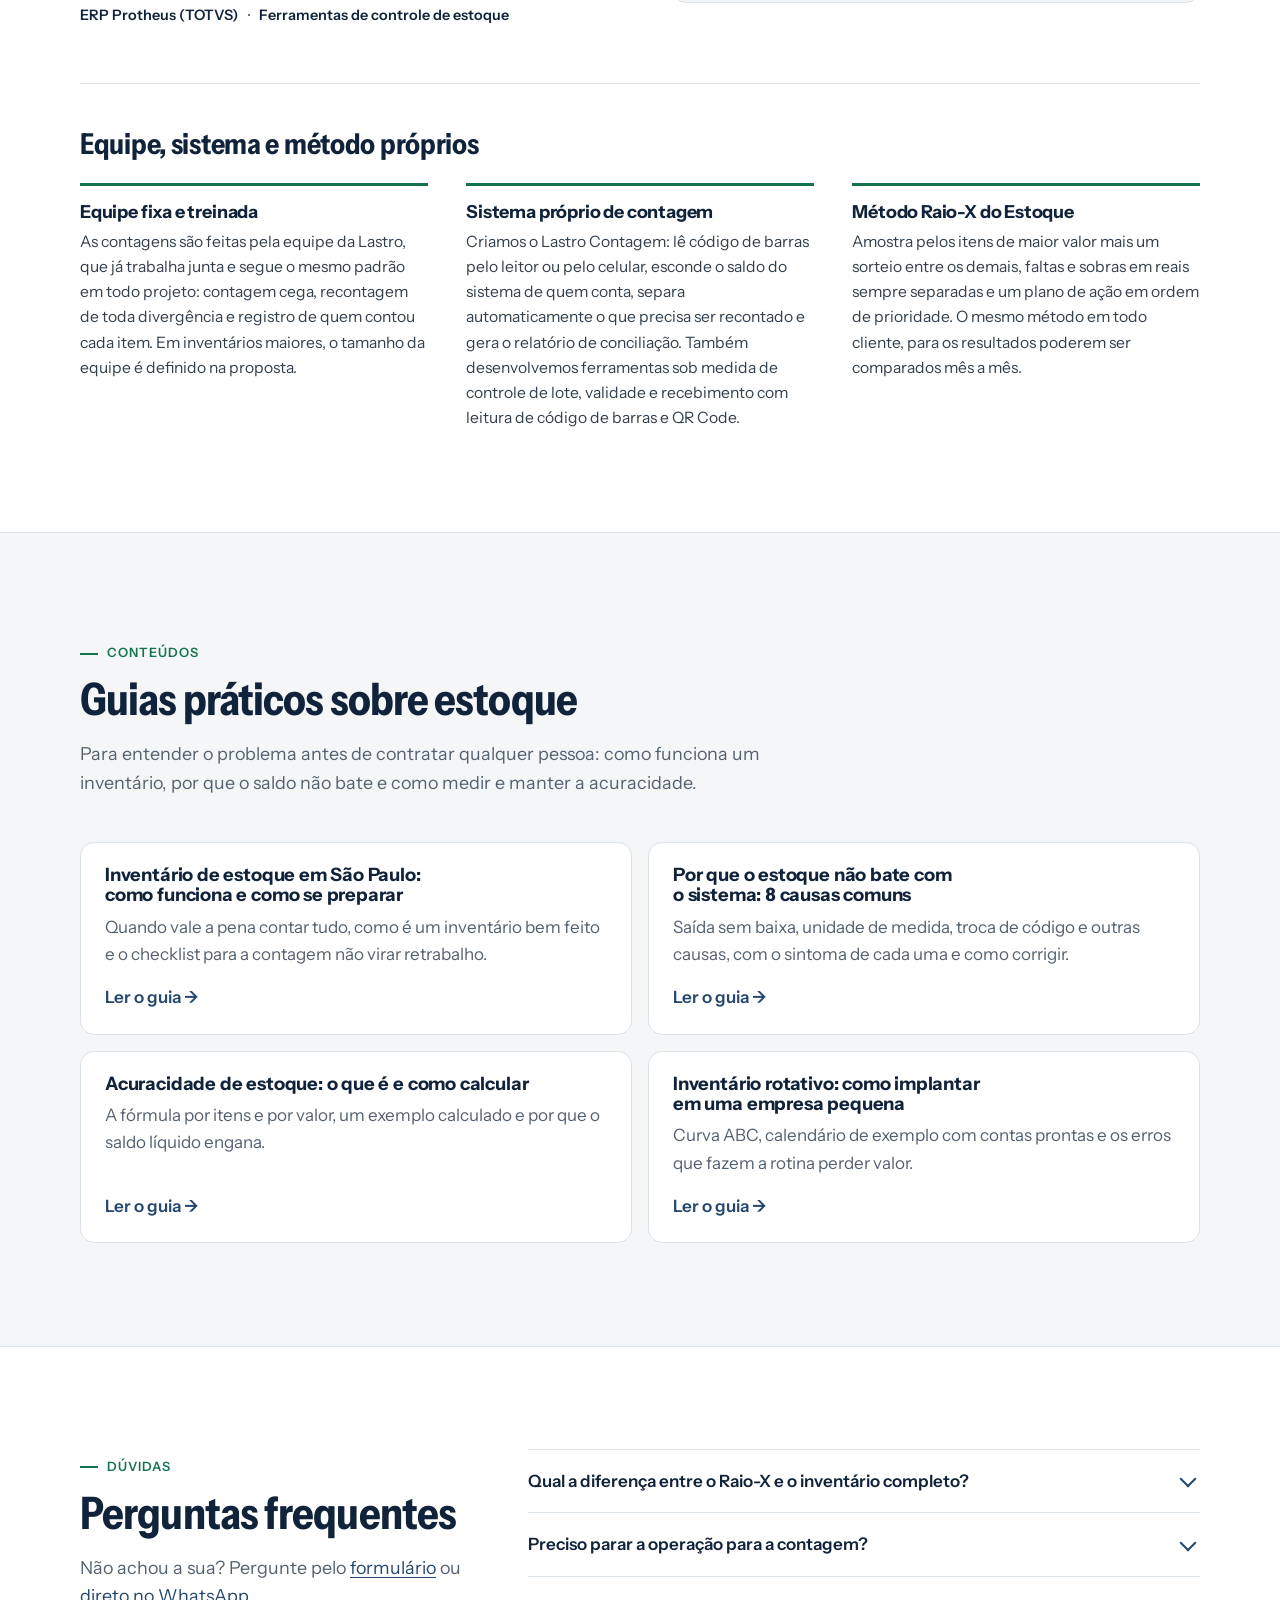
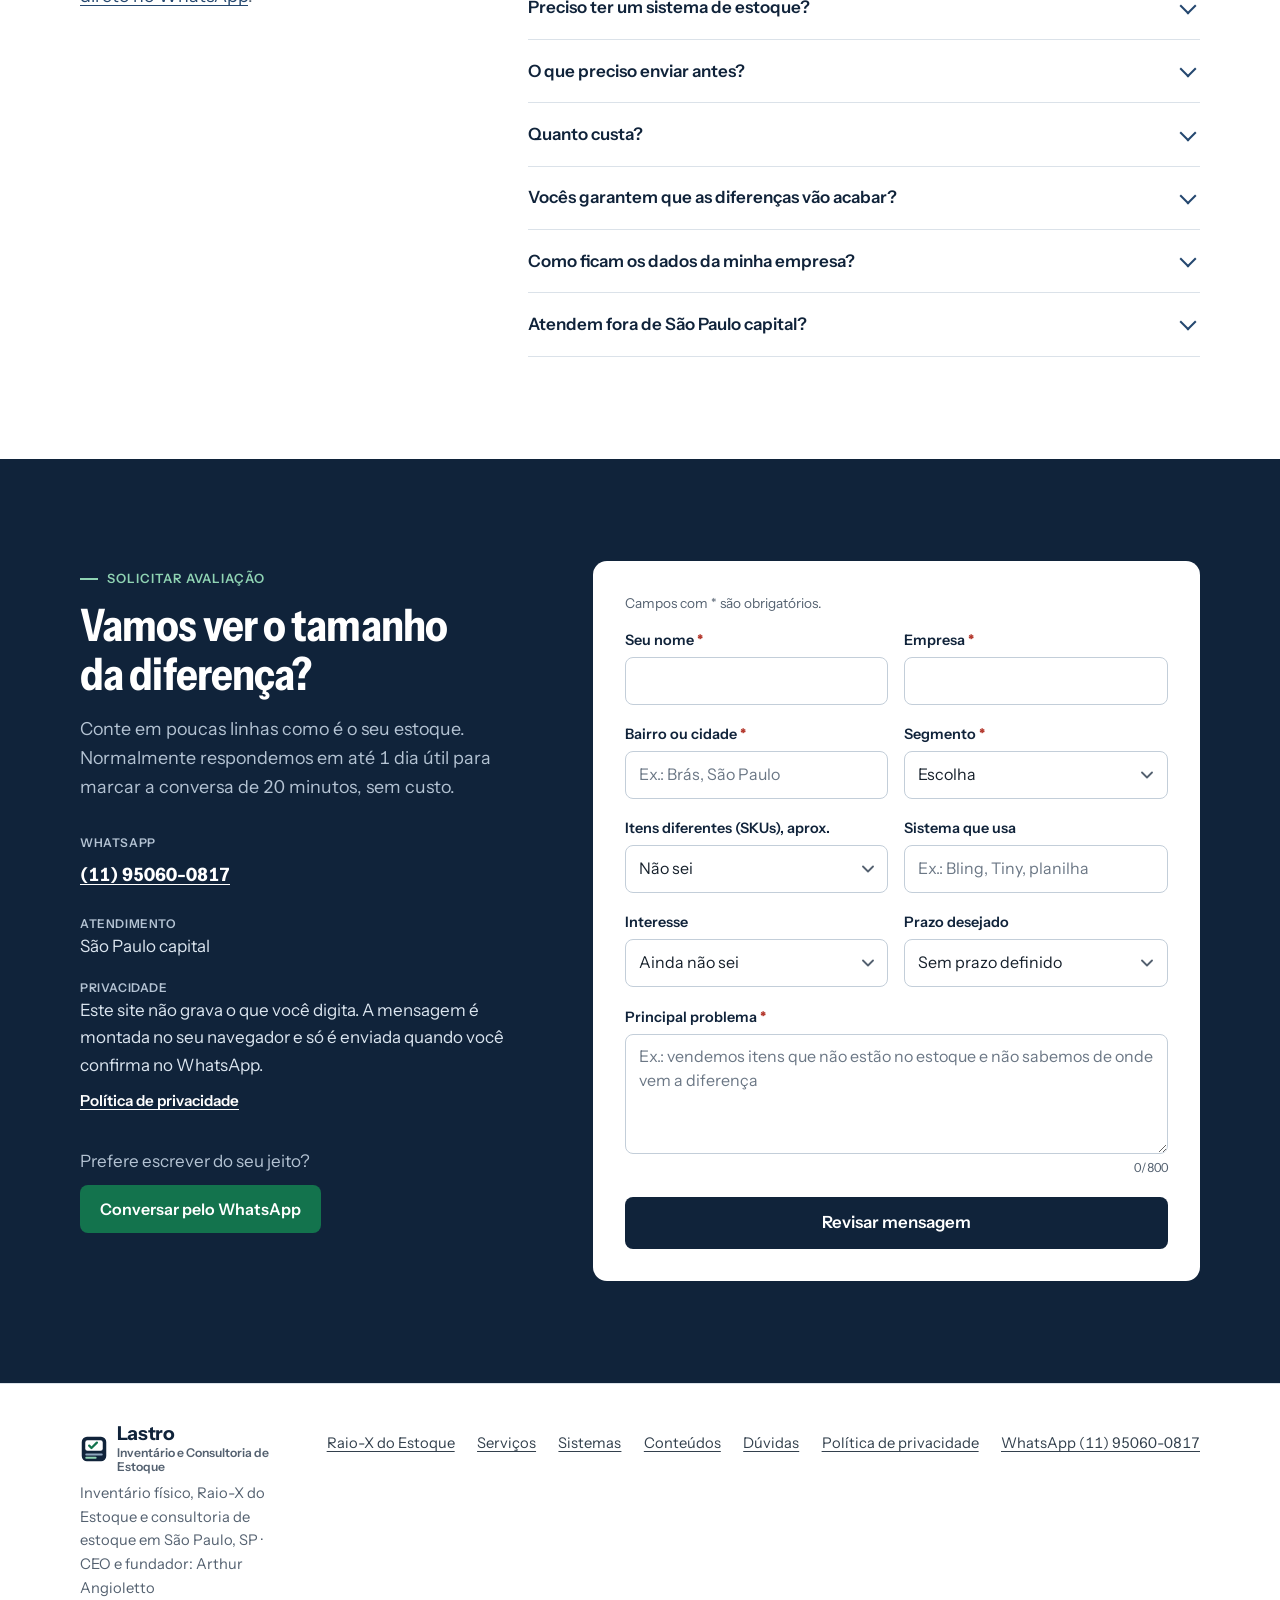
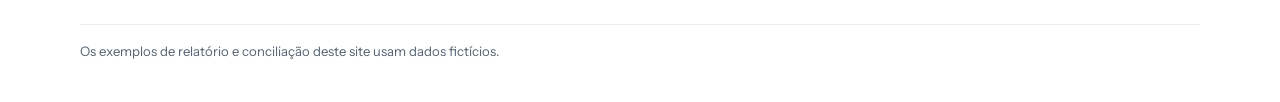
==== commit d3a04c3e: "Relatório: frase das 8 maiores mais clara Co-Authored-By: Claude Opus 5.5 <noreply@anthropic.com> Cl" ====
--- a/index.html
+++ b/index.html
@@ -246,7 +246,7 @@
       <div class="rel-grafico">
         <div class="rel-grafico-cabeca">
           <p class="rel-subtitulo" id="graf-tit">As 8 maiores divergências, em reais</p>
-          <p class="destaque-dado">As 8 maiores somam <strong>R$ 4.495,50</strong> (73%) dos R$ 6.172,20 em divergências, contando faltas e sobras pelo valor absoluto. É por elas que a correção começa.</p>
+          <p class="destaque-dado">As 8 maiores somam <strong>R$ 4.495,50</strong>, ou 73% do valor absoluto das divergências (R$ 6.172,20, faltas e sobras somadas sem sinal). É por elas que a correção começa.</p>
         </div>
         <ul class="barras" aria-labelledby="graf-tit">
           <li class="falta"><span class="b-nome">Disjuntor tripolar 63 A</span><span class="b-trilho" aria-hidden="true"><i style="--v:100%"></i></span><span class="b-valor">−R$ 1.278,00</span></li>
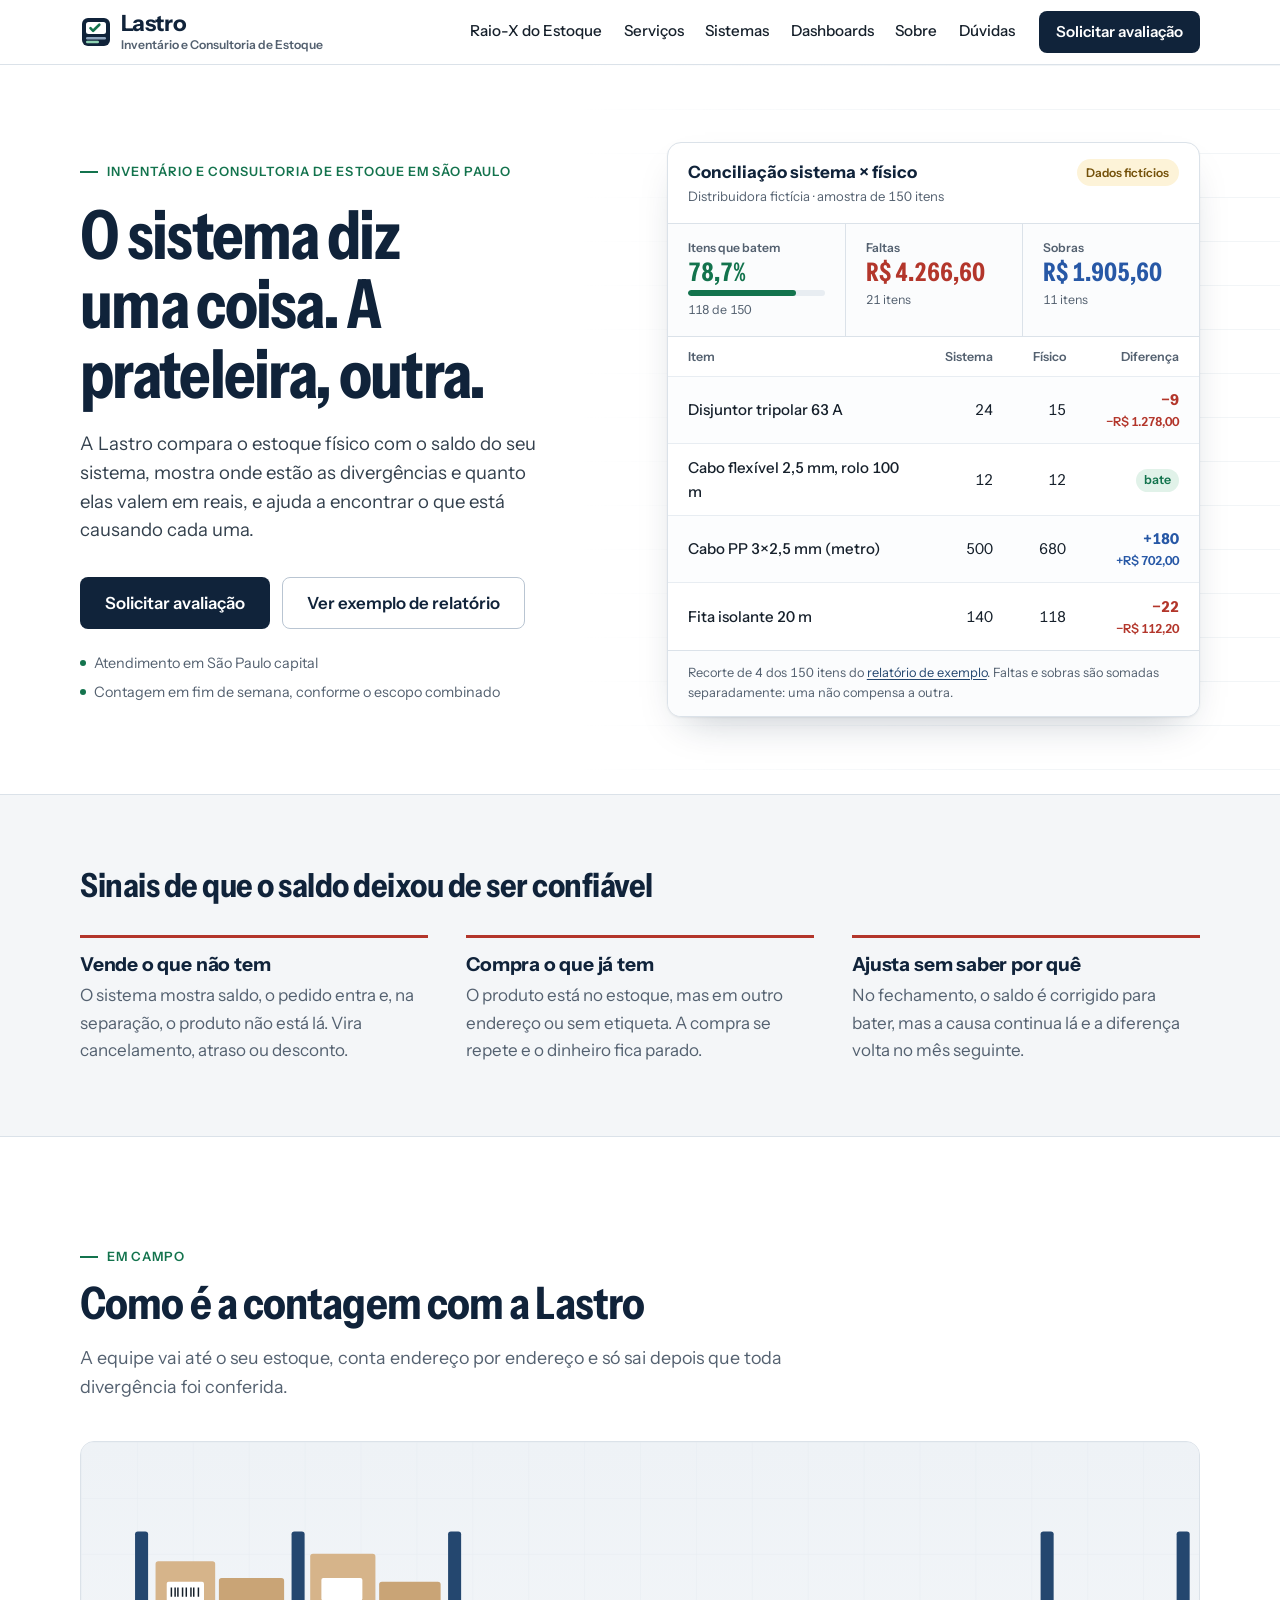
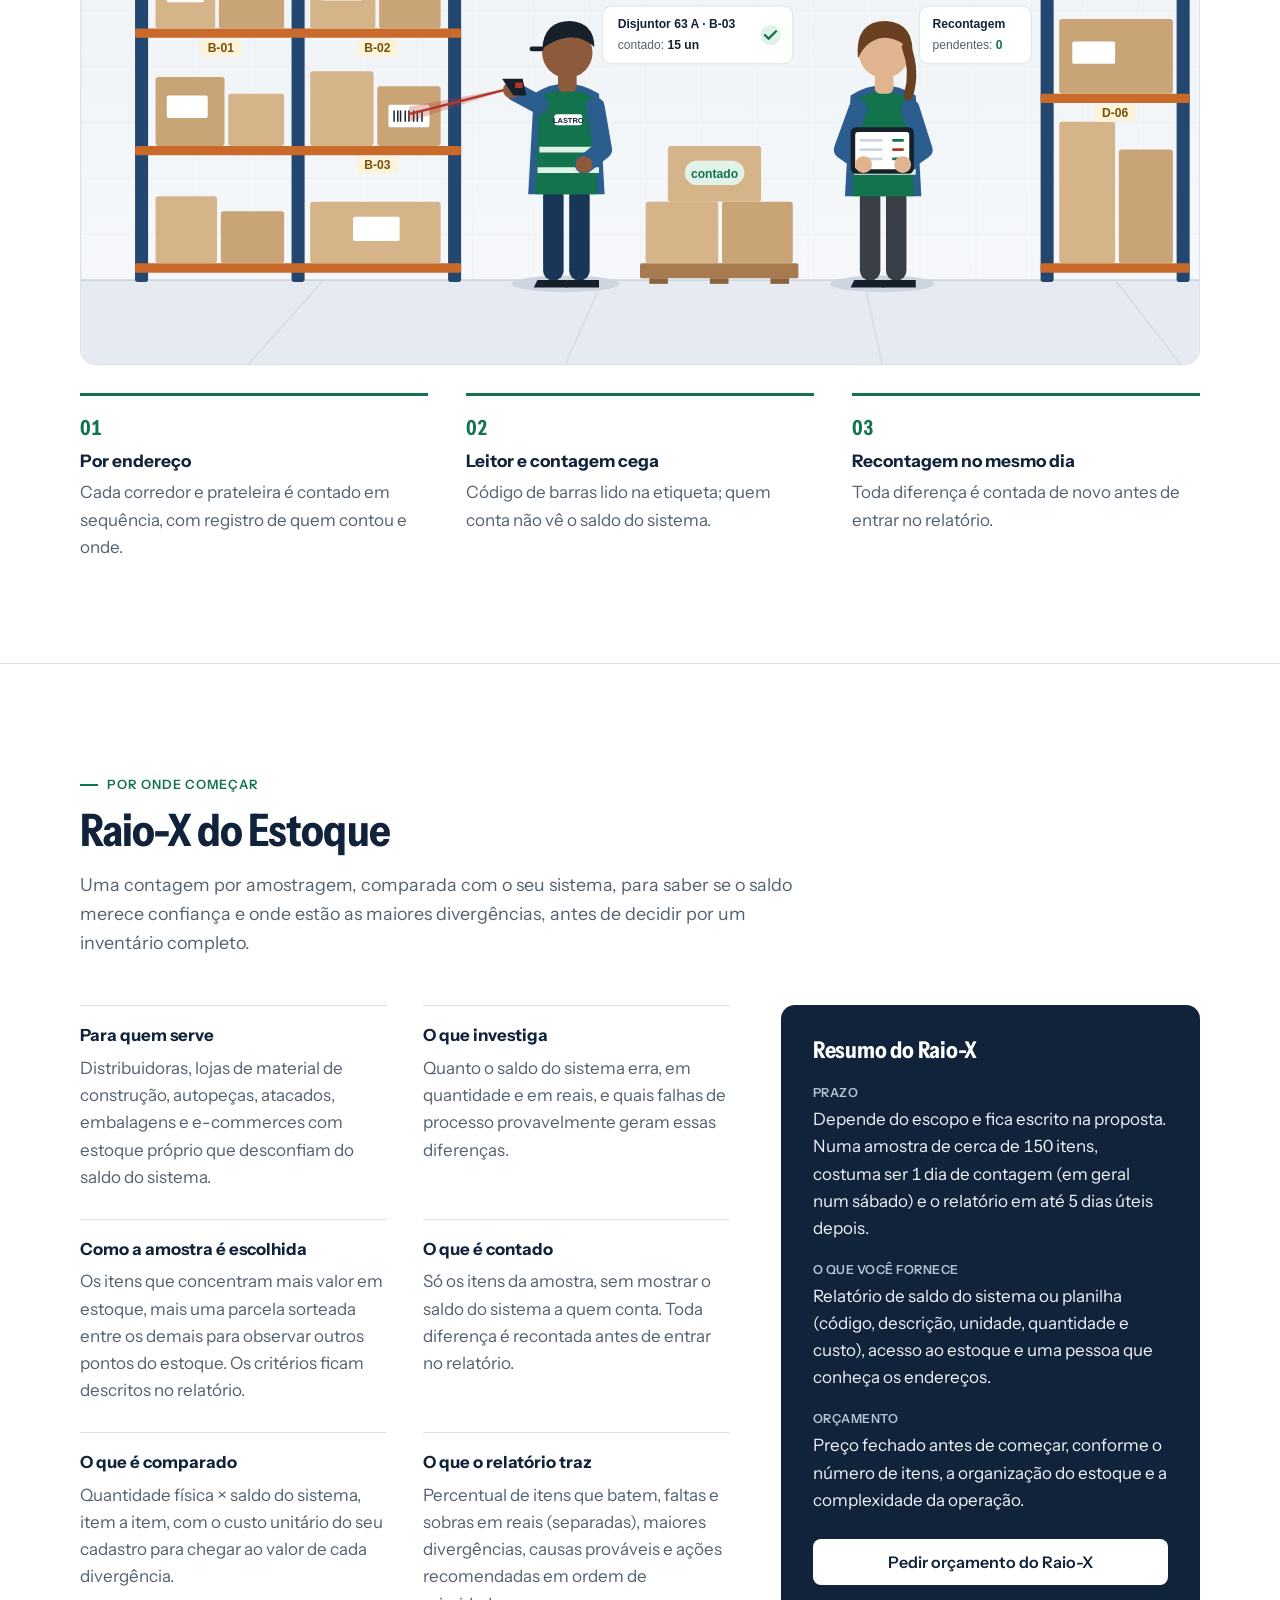
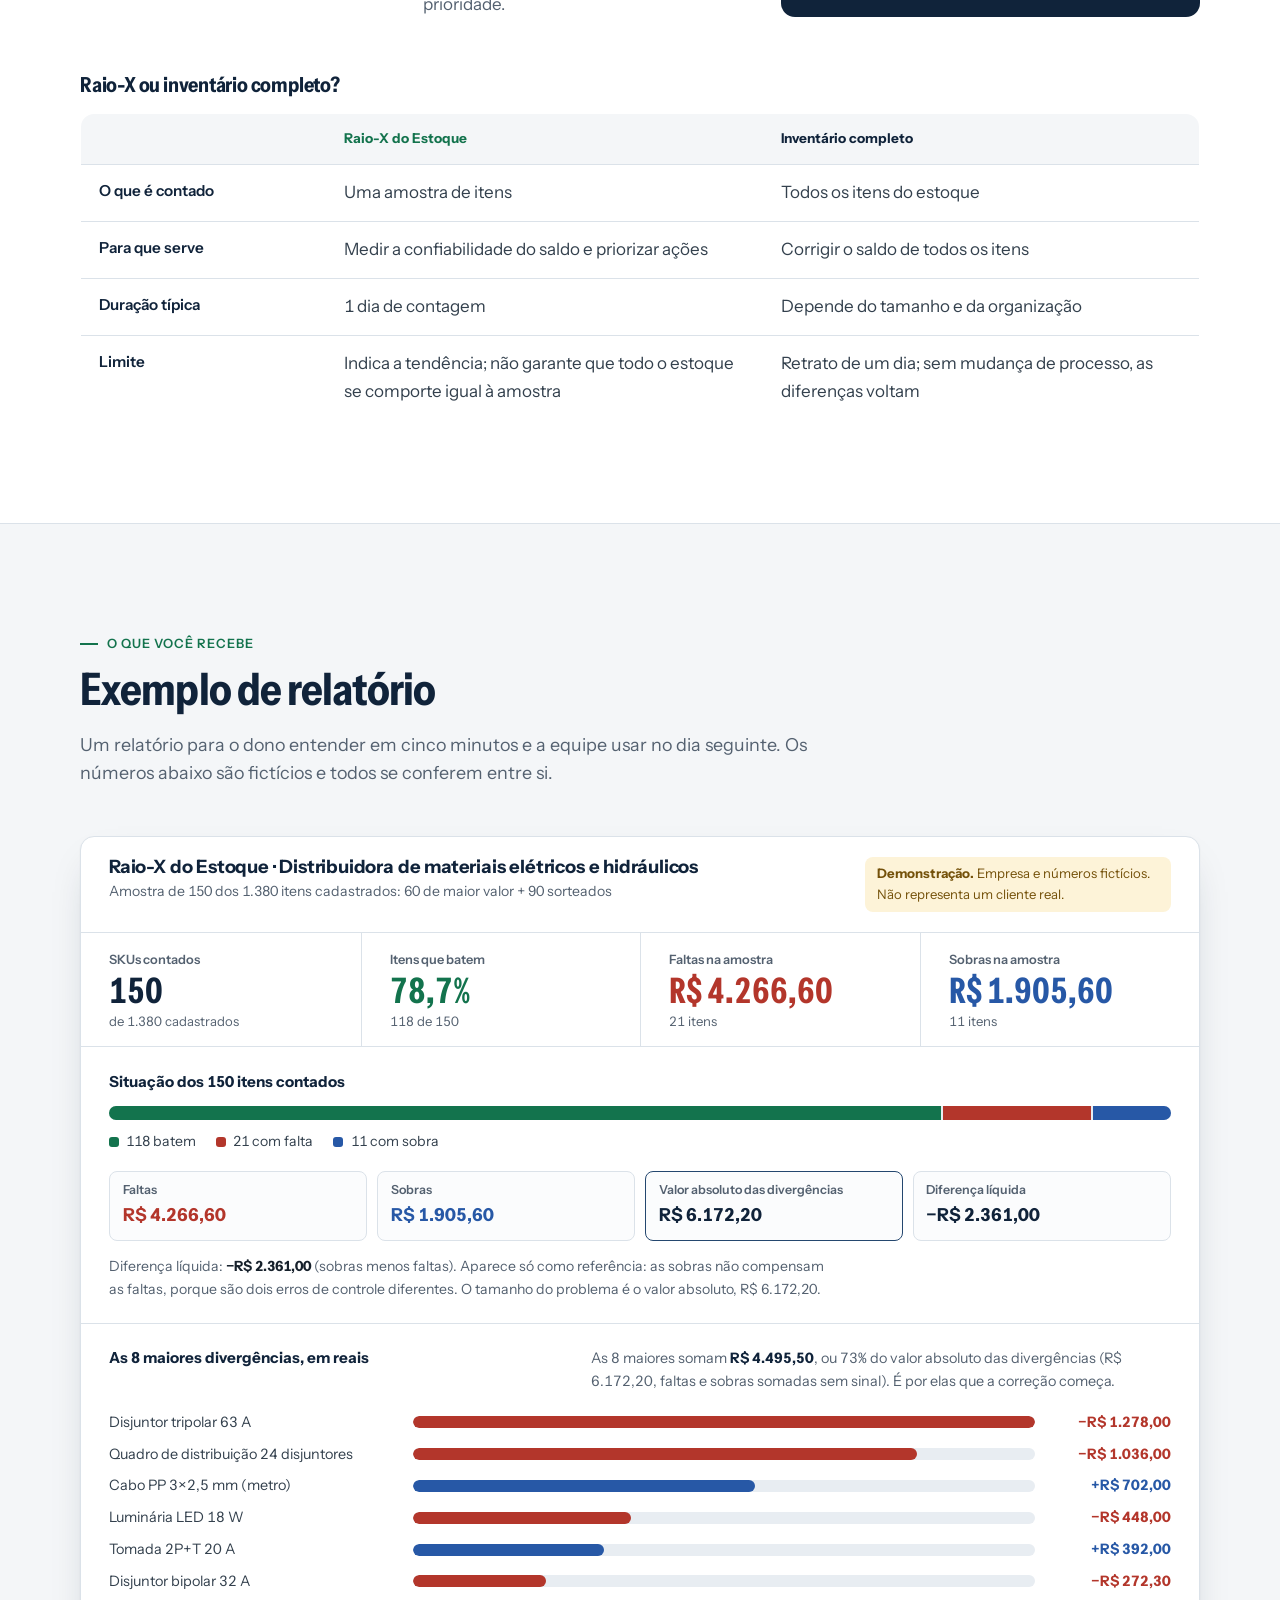
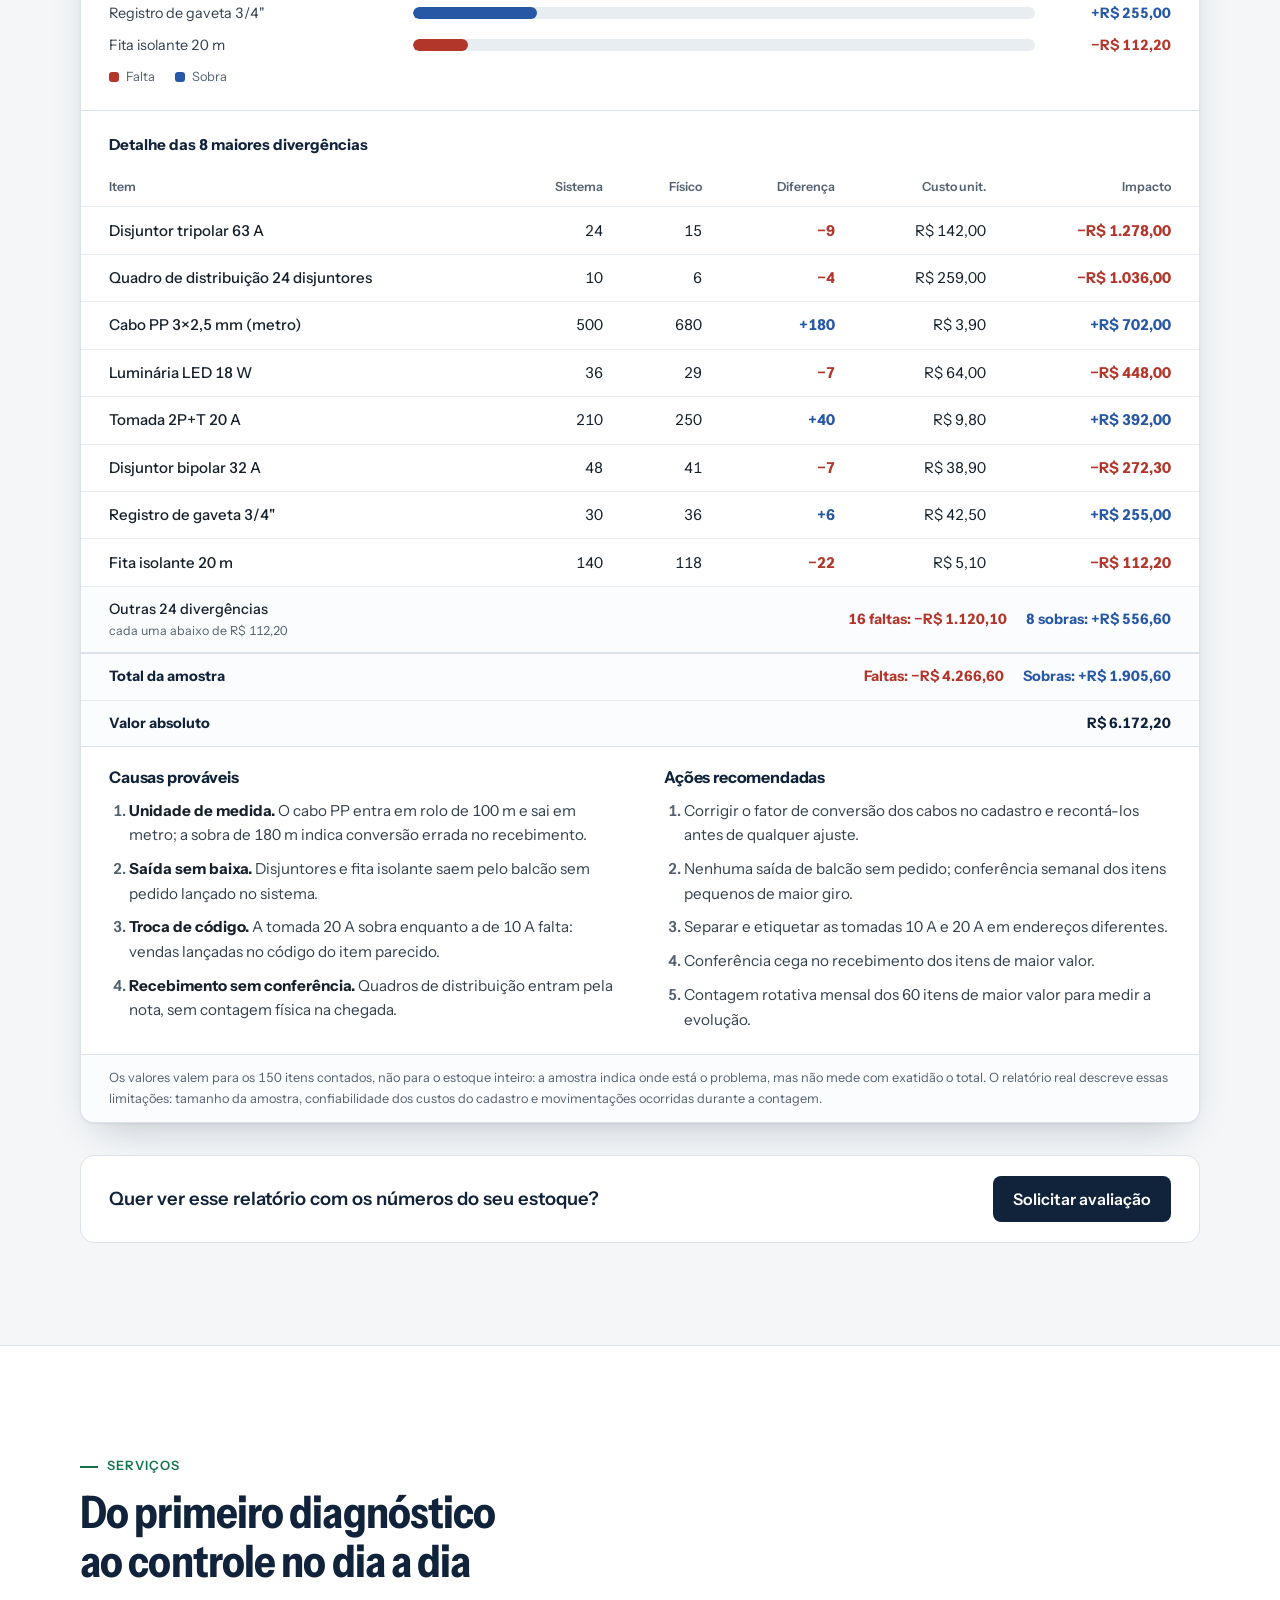
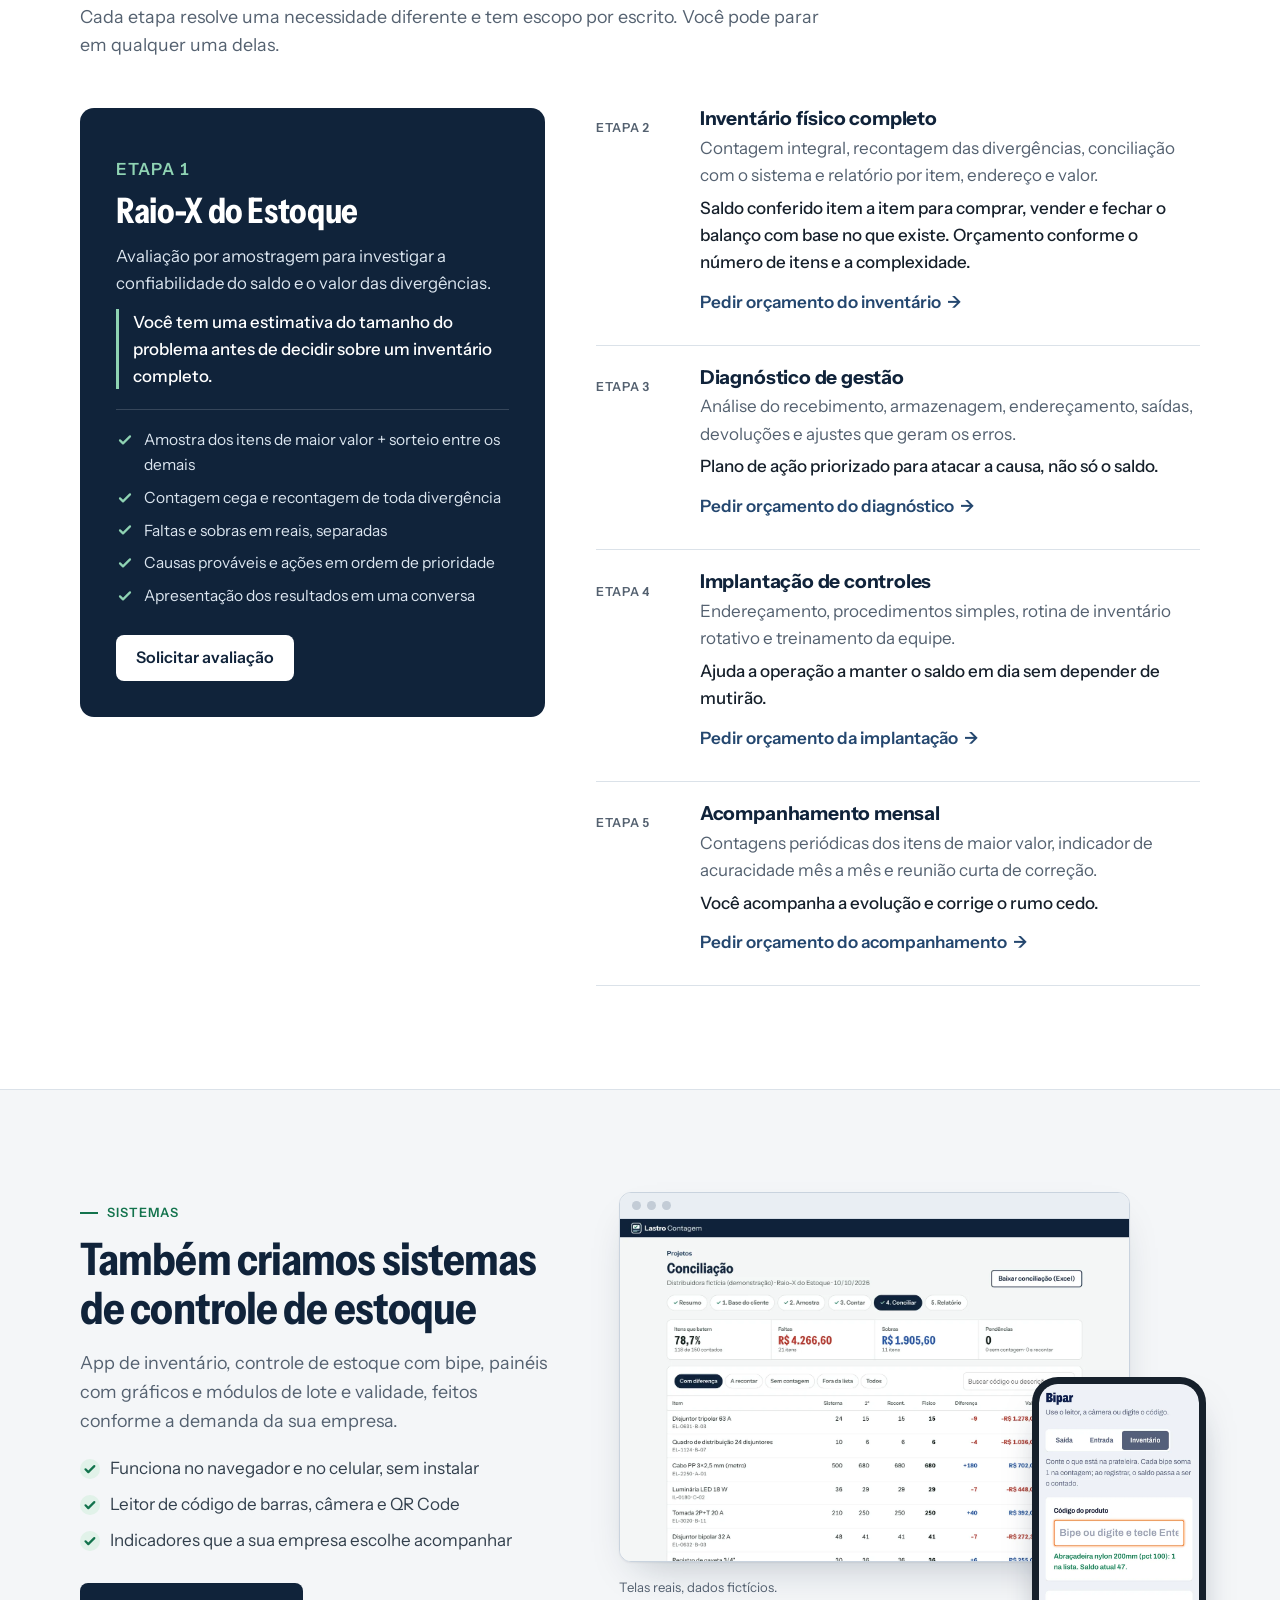
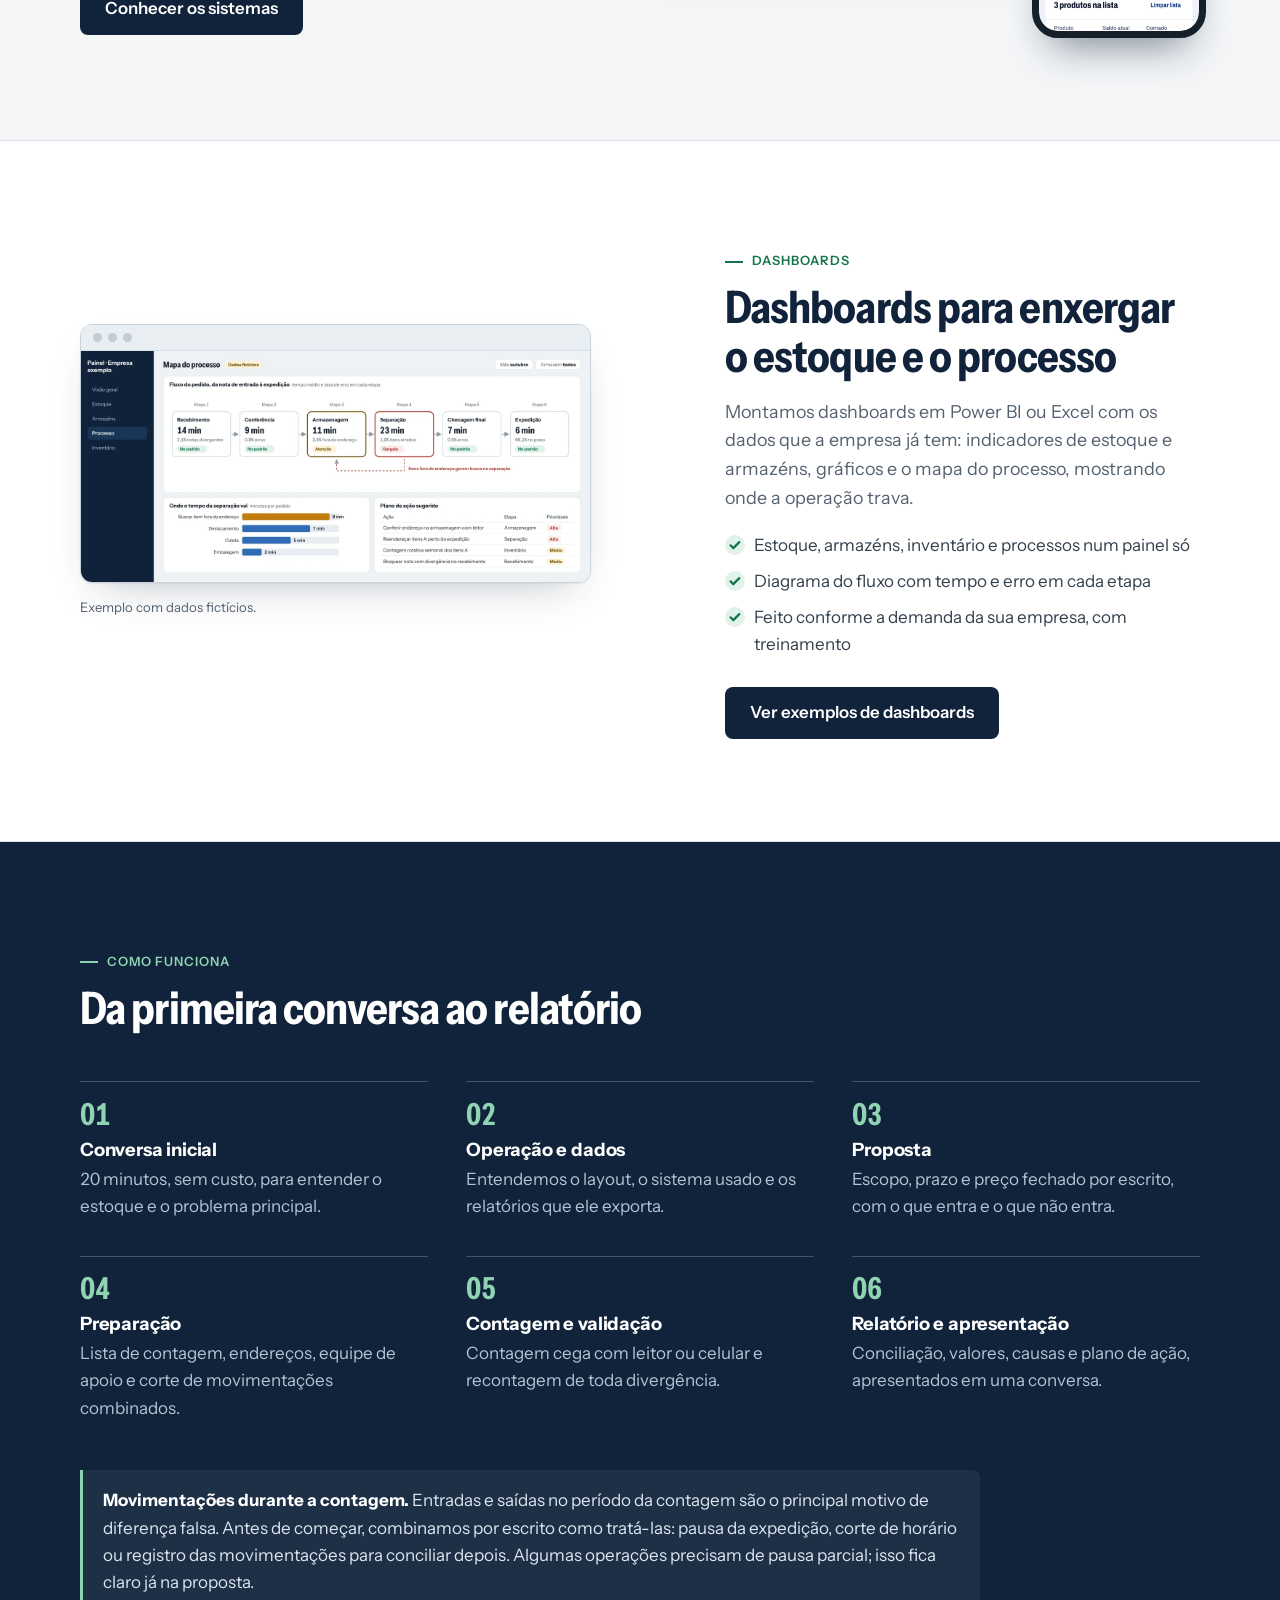
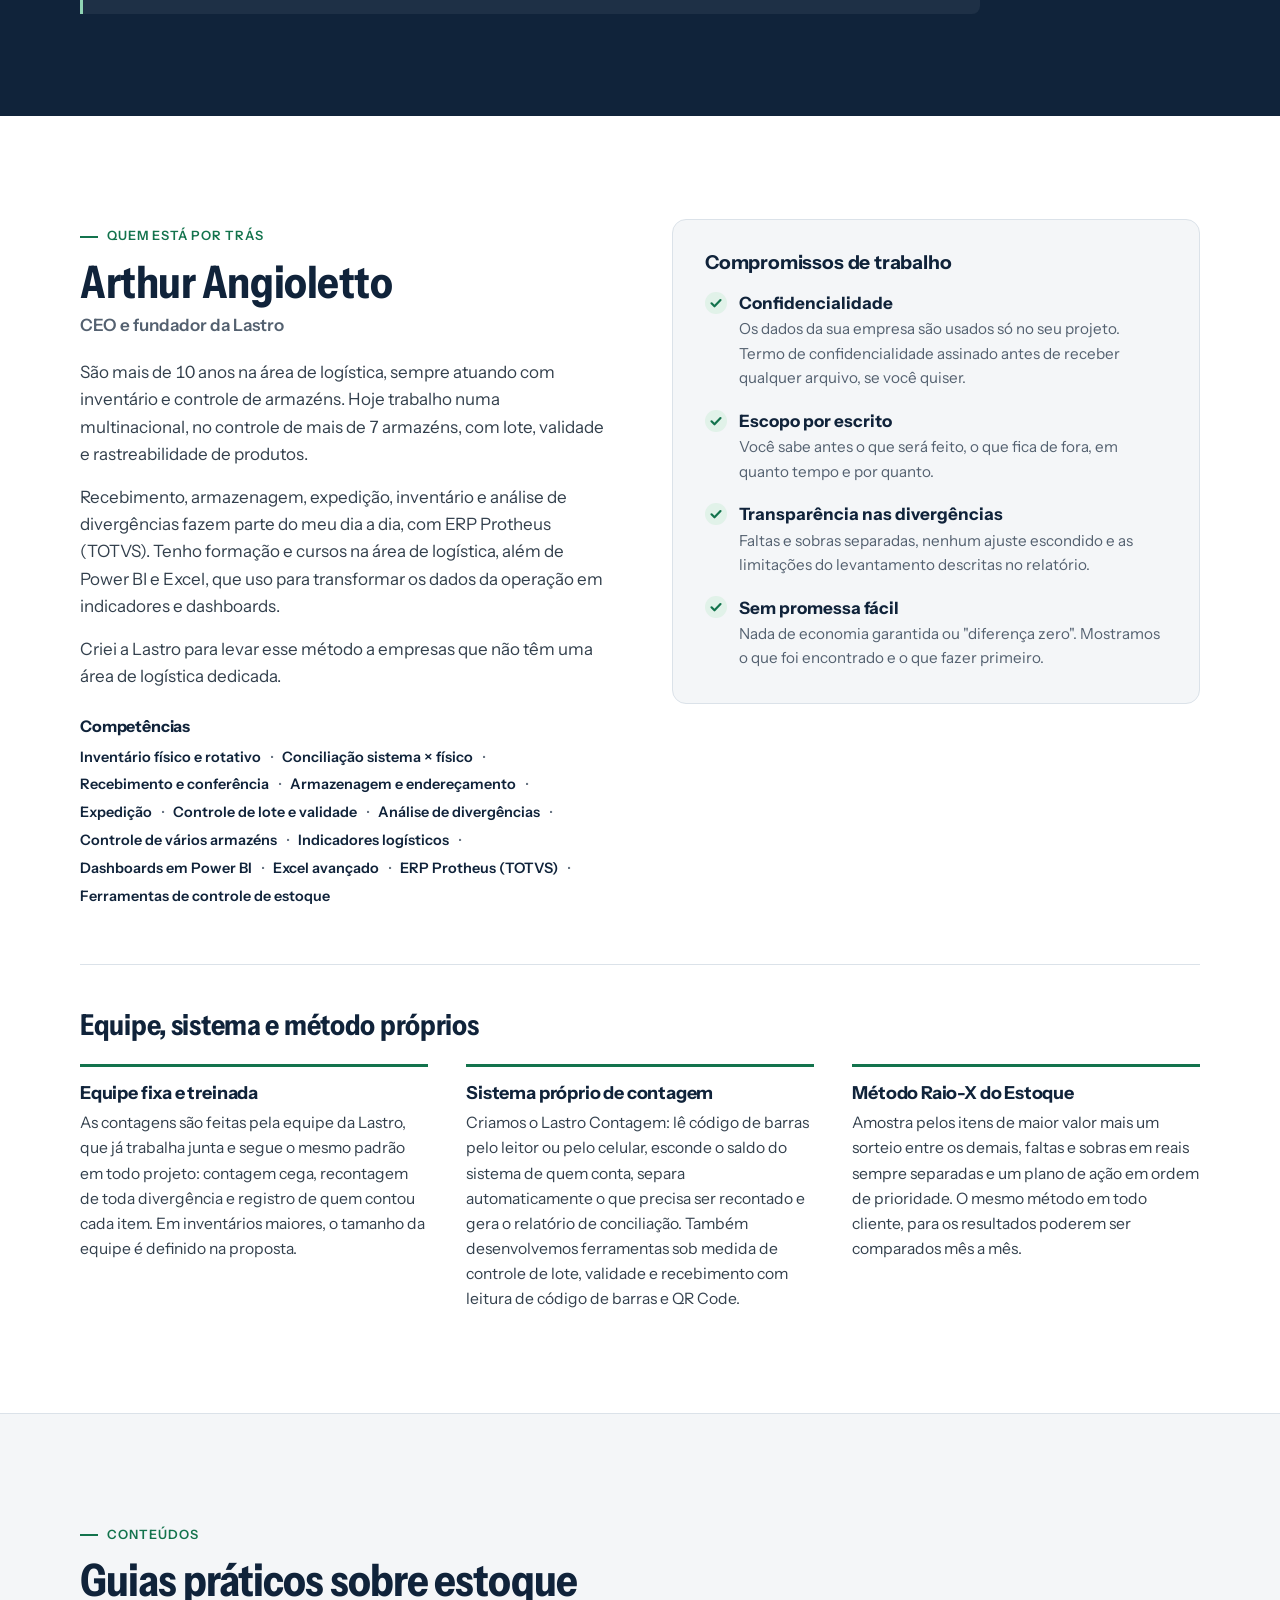
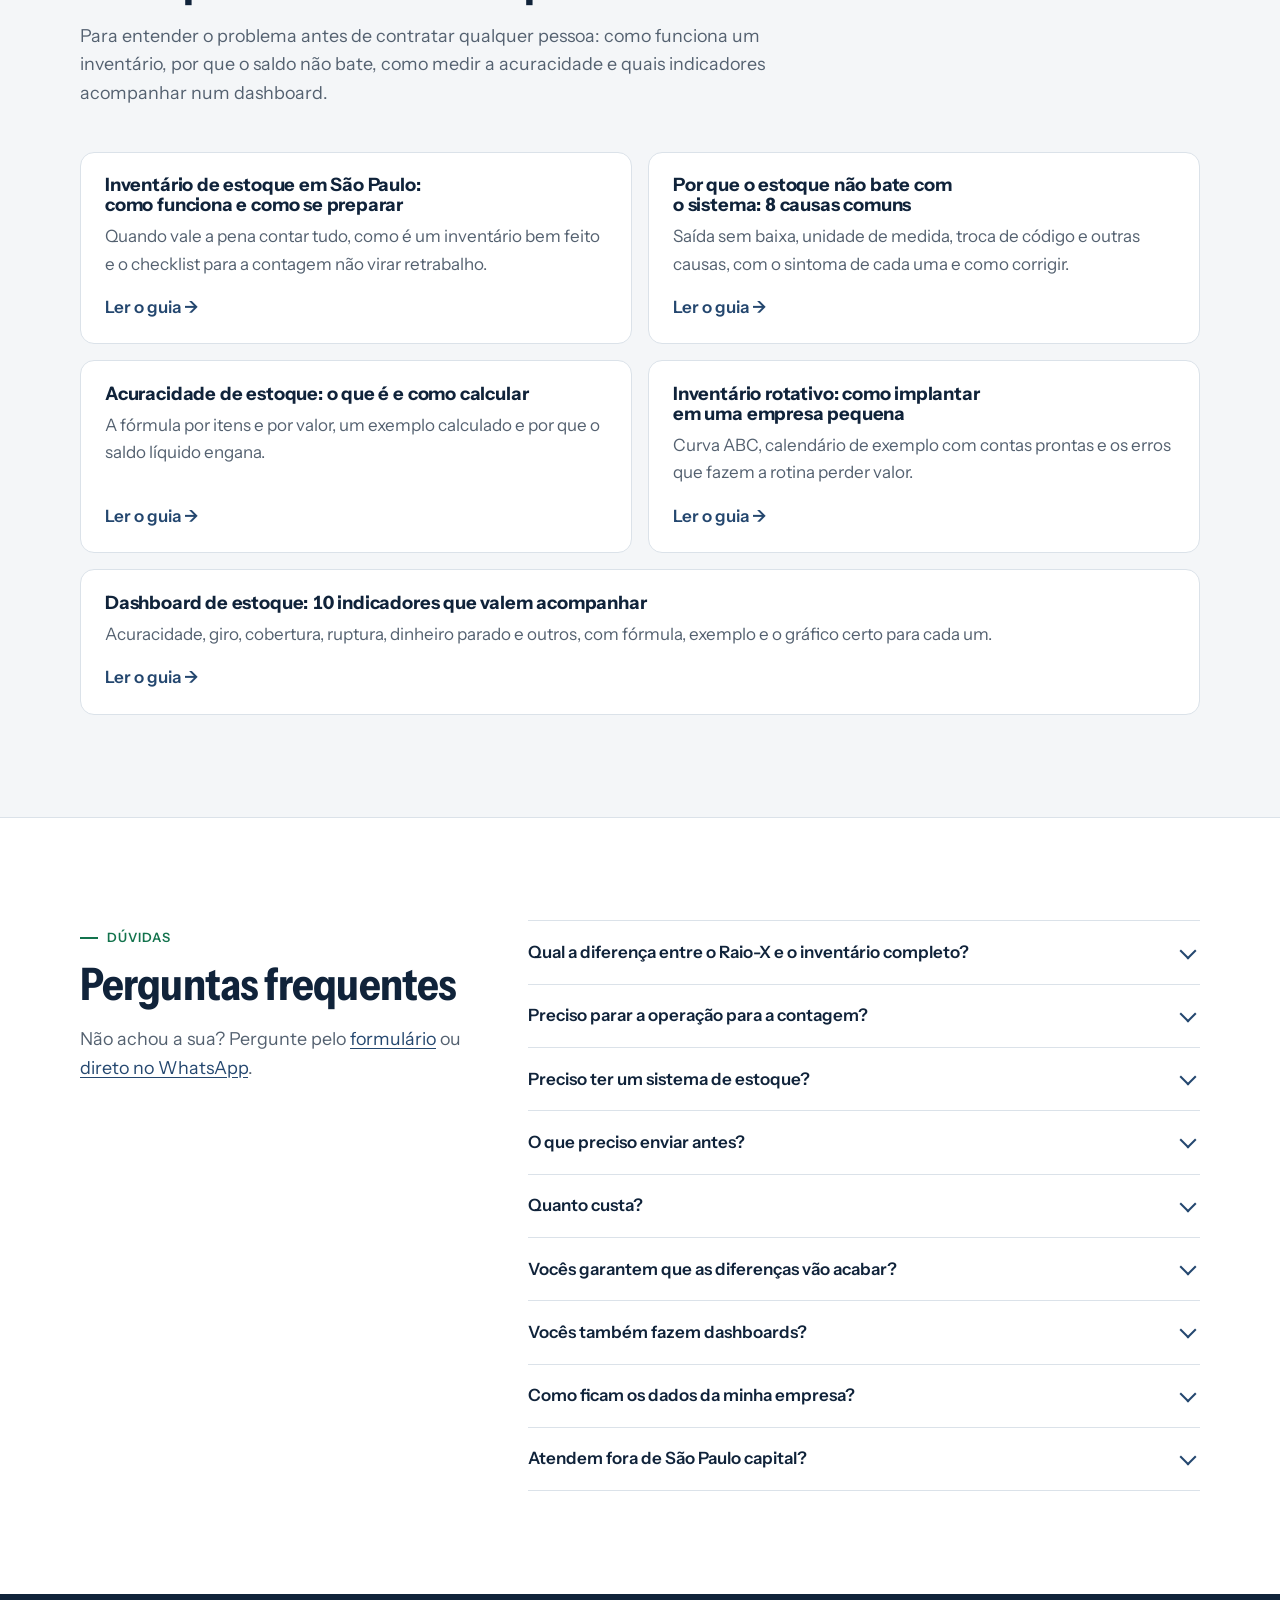
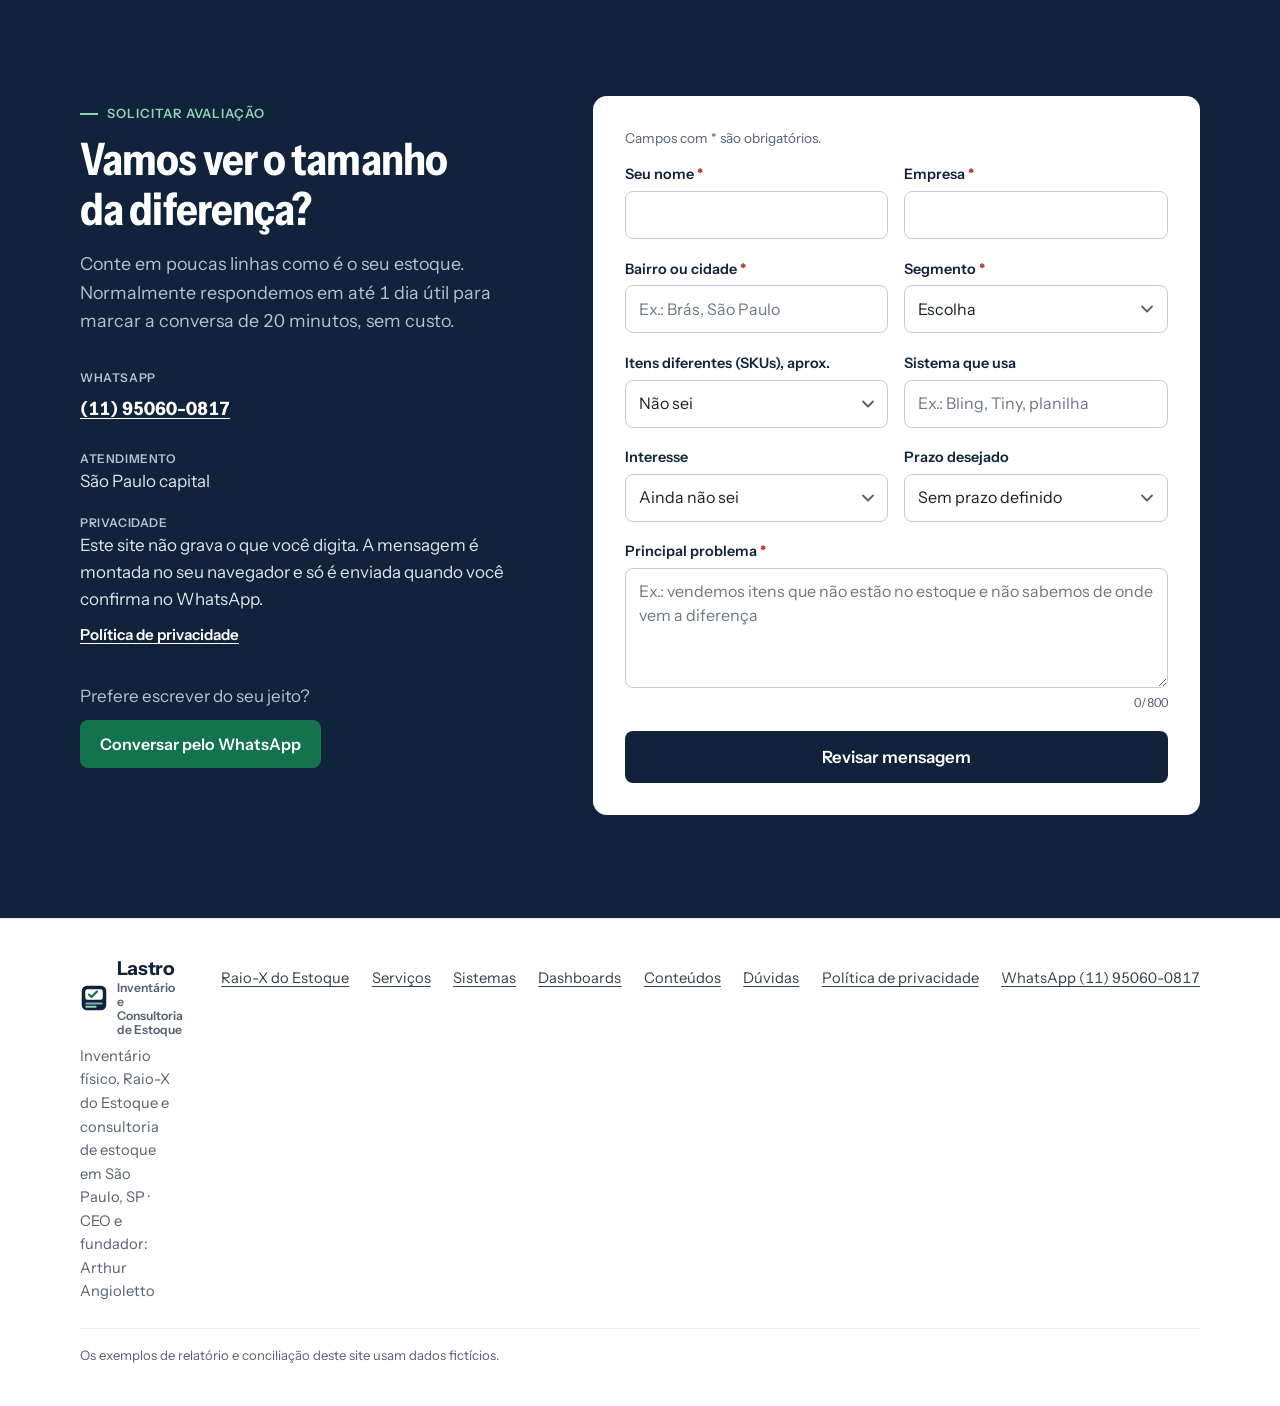
==== commit 12010df0: "Dashboards: página nova, vitrine na home, guia de indicadores; trajetória atualizada e segmentos no " ====
--- a/index.html
+++ b/index.html
@@ -4,7 +4,7 @@
 <meta charset="utf-8">
 <meta name="viewport" content="width=device-width, initial-scale=1">
 <title>Inventário de Estoque e Consultoria em São Paulo | Lastro</title>
-<meta name="description" content="Inventário físico, Raio-X do Estoque e consultoria de estoque em São Paulo. A Lastro compara o físico com o sistema, mostra as divergências em reais e ajuda a corrigir as causas.">
+<meta name="description" content="Inventário físico, Raio-X do Estoque, consultoria e dashboards de estoque em São Paulo. Divergências medidas em reais e ajuda para corrigir as causas.">
 <link rel="canonical" href="https://lastroinventario.com.br/">
 <meta name="robots" content="index, follow">
 <meta property="og:type" content="website">
@@ -37,7 +37,7 @@
   "telephone": "+55-11-95060-0817",
   "areaServed": { "@type": "City", "name": "São Paulo" },
   "founder": { "@type": "Person", "name": "Arthur Angioletto", "jobTitle": "CEO e fundador" },
-  "serviceType": ["Inventário de estoque", "Diagnóstico de estoque", "Consultoria de estoque", "Inventário rotativo"]
+  "serviceType": ["Inventário de estoque", "Diagnóstico de estoque", "Consultoria de estoque", "Inventário rotativo", "Dashboards de estoque e logística"]
 }
 </script>
 </head>
@@ -56,7 +56,7 @@
         <li><a href="#raio-x">Raio-X do Estoque</a></li>
         <li><a href="#servicos">Serviços</a></li>
         <li><a href="sistemas.html">Sistemas</a></li>
-        <li><a href="#como-funciona">Como funciona</a></li>
+        <li><a href="dashboards.html">Dashboards</a></li>
         <li><a href="#sobre">Sobre</a></li>
         <li><a href="#duvidas">Dúvidas</a></li>
       </ul>
@@ -393,6 +393,27 @@
   </div>
 </section>
 
+<!-- ===================== DASHBOARDS ===================== -->
+<section class="secao secao-vitrine secao-dash" aria-labelledby="titulo-dash">
+  <div class="faixa vitrine-grade">
+    <figure class="mockups revelar">
+      <div class="tela-navegador"><span class="tela-barra" aria-hidden="true"><i></i><i></i><i></i></span><img src="assets/img/dash-processo.webp" width="1400" height="636" alt="Dashboard com o mapa do processo: seis etapas do recebimento à expedição, tempo e erro em cada uma e o gargalo destacado" loading="lazy"></div>
+      <figcaption>Exemplo com dados fictícios.</figcaption>
+    </figure>
+    <div>
+      <p class="sobretitulo">Dashboards</p>
+      <h2 id="titulo-dash">Dashboards para enxergar o estoque e o processo</h2>
+      <p class="lead">Montamos dashboards em Power BI ou Excel com os dados que a empresa já tem: indicadores de estoque e armazéns, gráficos e o mapa do processo, mostrando onde a operação trava.</p>
+      <ul class="lista-check">
+        <li>Estoque, armazéns, inventário e processos num painel só</li>
+        <li>Diagrama do fluxo com tempo e erro em cada etapa</li>
+        <li>Feito conforme a demanda da sua empresa, com treinamento</li>
+      </ul>
+      <a class="btn btn-principal btn-grande" href="dashboards.html">Ver exemplos de dashboards</a>
+    </div>
+  </div>
+</section>
+
 <!-- ===================== COMO FUNCIONA ===================== -->
 <section class="secao secao-processo" id="como-funciona" aria-labelledby="titulo-processo">
   <div class="faixa">
@@ -420,11 +441,12 @@
         <p class="sobretitulo">Quem está por trás</p>
         <h2 id="titulo-sobre">Arthur Angioletto</h2>
         <p class="papel">CEO e fundador da Lastro</p>
-        <p>Há seis anos trabalho com logística e estoque, hoje liderando a logística de uma operação com mais de um armazém, controle de lote e validade e rastreabilidade de produtos.</p>
-        <p>Recebimento, armazenagem, expedição, inventário e análise de divergências fazem parte do meu dia a dia, em operação com ERP Protheus (TOTVS). Criei a Lastro para levar esse método a empresas que não têm uma área de logística dedicada.</p>
+        <p>São mais de 10 anos na área de logística, sempre atuando com inventário e controle de armazéns. Hoje trabalho numa multinacional, no controle de mais de 7 armazéns, com lote, validade e rastreabilidade de produtos.</p>
+        <p>Recebimento, armazenagem, expedição, inventário e análise de divergências fazem parte do meu dia a dia, com ERP Protheus (TOTVS). Tenho formação e cursos na área de logística, além de Power BI e Excel, que uso para transformar os dados da operação em indicadores e dashboards.</p>
+        <p>Criei a Lastro para levar esse método a empresas que não têm uma área de logística dedicada.</p>
         <h3 class="sobre-sub">Competências</h3>
         <ul class="areas" aria-label="Competências">
-          <li>Inventário físico e rotativo</li><li>Conciliação sistema × físico</li><li>Recebimento e conferência</li><li>Armazenagem e endereçamento</li><li>Expedição</li><li>Controle de lote e validade</li><li>Análise de divergências</li><li>ERP Protheus (TOTVS)</li><li>Ferramentas de controle de estoque</li>
+          <li>Inventário físico e rotativo</li><li>Conciliação sistema × físico</li><li>Recebimento e conferência</li><li>Armazenagem e endereçamento</li><li>Expedição</li><li>Controle de lote e validade</li><li>Análise de divergências</li><li>Controle de vários armazéns</li><li>Indicadores logísticos</li><li>Dashboards em Power BI</li><li>Excel avançado</li><li>ERP Protheus (TOTVS)</li><li>Ferramentas de controle de estoque</li>
         </ul>
       </div>
       <div class="compromissos">
@@ -464,13 +486,14 @@
     <div class="cabeca-secao">
       <p class="sobretitulo">Conteúdos</p>
       <h2 id="titulo-conteudos">Guias práticos sobre estoque</h2>
-      <p class="lead">Para entender o problema antes de contratar qualquer pessoa: como funciona um inventário, por que o saldo não bate e como medir e manter a acuracidade.</p>
+      <p class="lead">Para entender o problema antes de contratar qualquer pessoa: como funciona um inventário, por que o saldo não bate, como medir a acuracidade e quais indicadores acompanhar num dashboard.</p>
     </div>
     <ul class="guias">
       <li><a class="guia" href="conteudos/inventario-de-estoque-sao-paulo.html"><h3>Inventário de estoque em São Paulo: como funciona e como se preparar</h3><p>Quando vale a pena contar tudo, como é um inventário bem feito e o checklist para a contagem não virar retrabalho.</p><span class="guia-ler" aria-hidden="true">Ler o guia</span></a></li>
       <li><a class="guia" href="conteudos/estoque-nao-bate-com-o-sistema.html"><h3>Por que o estoque não bate com o sistema: 8 causas comuns</h3><p>Saída sem baixa, unidade de medida, troca de código e outras causas, com o sintoma de cada uma e como corrigir.</p><span class="guia-ler" aria-hidden="true">Ler o guia</span></a></li>
       <li><a class="guia" href="conteudos/acuracidade-de-estoque.html"><h3>Acuracidade de estoque: o que é e como calcular</h3><p>A fórmula por itens e por valor, um exemplo calculado e por que o saldo líquido engana.</p><span class="guia-ler" aria-hidden="true">Ler o guia</span></a></li>
       <li><a class="guia" href="conteudos/inventario-rotativo.html"><h3>Inventário rotativo: como implantar em uma empresa pequena</h3><p>Curva ABC, calendário de exemplo com contas prontas e os erros que fazem a rotina perder valor.</p><span class="guia-ler" aria-hidden="true">Ler o guia</span></a></li>
+      <li><a class="guia" href="conteudos/dashboard-de-estoque-indicadores.html"><h3>Dashboard de estoque: 10 indicadores que valem acompanhar</h3><p>Acuracidade, giro, cobertura, ruptura, dinheiro parado e outros, com fórmula, exemplo e o gráfico certo para cada um.</p><span class="guia-ler" aria-hidden="true">Ler o guia</span></a></li>
     </ul>
   </div>
 </section>
@@ -490,6 +513,7 @@
       <details><summary>O que preciso enviar antes?</summary><p>Um relatório de saldo exportado do sistema ou planilha, com código, descrição, unidade, quantidade e custo unitário. Se houver endereço de armazenagem, lote ou validade, melhor ainda.</p></details>
       <details><summary>Quanto custa?</summary><p>Depende do número de itens, da organização do estoque e da qualidade dos dados. Depois da conversa inicial você recebe uma proposta com preço fechado.</p></details>
       <details><summary>Vocês garantem que as diferenças vão acabar?</summary><p>Não. Mostramos onde estão as diferenças e as causas mais prováveis, e ajudamos a corrigir. Manter o saldo certo depende também da rotina da equipe; para isso existe o acompanhamento mensal.</p></details>
+      <details><summary>Vocês também fazem dashboards?</summary><p>Sim. Montamos dashboards em Power BI ou Excel com indicadores de estoque, armazéns, inventário e o mapa do processo, usando os dados que a empresa já tem. Veja <a href="dashboards.html">exemplos de dashboards</a>.</p></details>
       <details><summary>Como ficam os dados da minha empresa?</summary><p>São usados apenas no seu projeto, não são compartilhados e são apagados ao final se você pedir. Veja a <a href="privacidade.html">política de privacidade</a>.</p></details>
       <details><summary>Atendem fora de São Paulo capital?</summary><p>No momento, o atendimento presencial é na cidade de São Paulo. Para outras cidades da Grande São Paulo, consulte pelo WhatsApp.</p></details>
     </div>
@@ -535,7 +559,13 @@
             <option value="">Escolha</option>
             <option>Distribuidora</option>
             <option>Material de construção</option>
+            <option>Farmácia</option>
+            <option>Mercado ou minimercado</option>
+            <option>Padaria</option>
             <option>Autopeças</option>
+            <option>Pet shop</option>
+            <option>Cosméticos e perfumaria</option>
+            <option>Roupas e calçados</option>
             <option>Atacado</option>
             <option>Embalagens</option>
             <option>E-commerce com estoque próprio</option>
@@ -568,6 +598,7 @@
             <option>Implantação de controles</option>
             <option>Acompanhamento mensal</option>
             <option>Sistema de controle de estoque</option>
+            <option>Dashboards e indicadores</option>
           </select>
         </div>
         <div class="campo">
@@ -619,6 +650,7 @@
         <li><a href="#raio-x">Raio-X do Estoque</a></li>
         <li><a href="#servicos">Serviços</a></li>
         <li><a href="sistemas.html">Sistemas</a></li>
+        <li><a href="dashboards.html">Dashboards</a></li>
         <li><a href="#conteudos">Conteúdos</a></li>
         <li><a href="#duvidas">Dúvidas</a></li>
         <li><a href="privacidade.html">Política de privacidade</a></li>
--- a/assets/site.css
+++ b/assets/site.css
@@ -737,3 +737,9 @@
 .sis-cta h2 { color: #fff; font-size: clamp(2rem, 3.6vw, 2.8rem); font-stretch: 84%; }
 .sis-cta .acoes { margin-top: 1.5rem; }
 .secao-campo { border-bottom: 1px solid var(--linha); }
+
+/* Dashboards (home): imagem à esquerda, fundo branco para separar da vitrine de sistemas */
+.secao-dash { background: var(--branco); border-top: 0; }
+.secao-dash .vitrine-grade { grid-template-columns: minmax(0, 1.1fr) minmax(0, .9fr); }
+@media (max-width: 920px) { .secao-dash .vitrine-grade { grid-template-columns: minmax(0, 1fr); } .secao-dash .mockups { order: 2; } }
+.guias li:last-child:nth-child(odd) { grid-column: 1 / -1; }
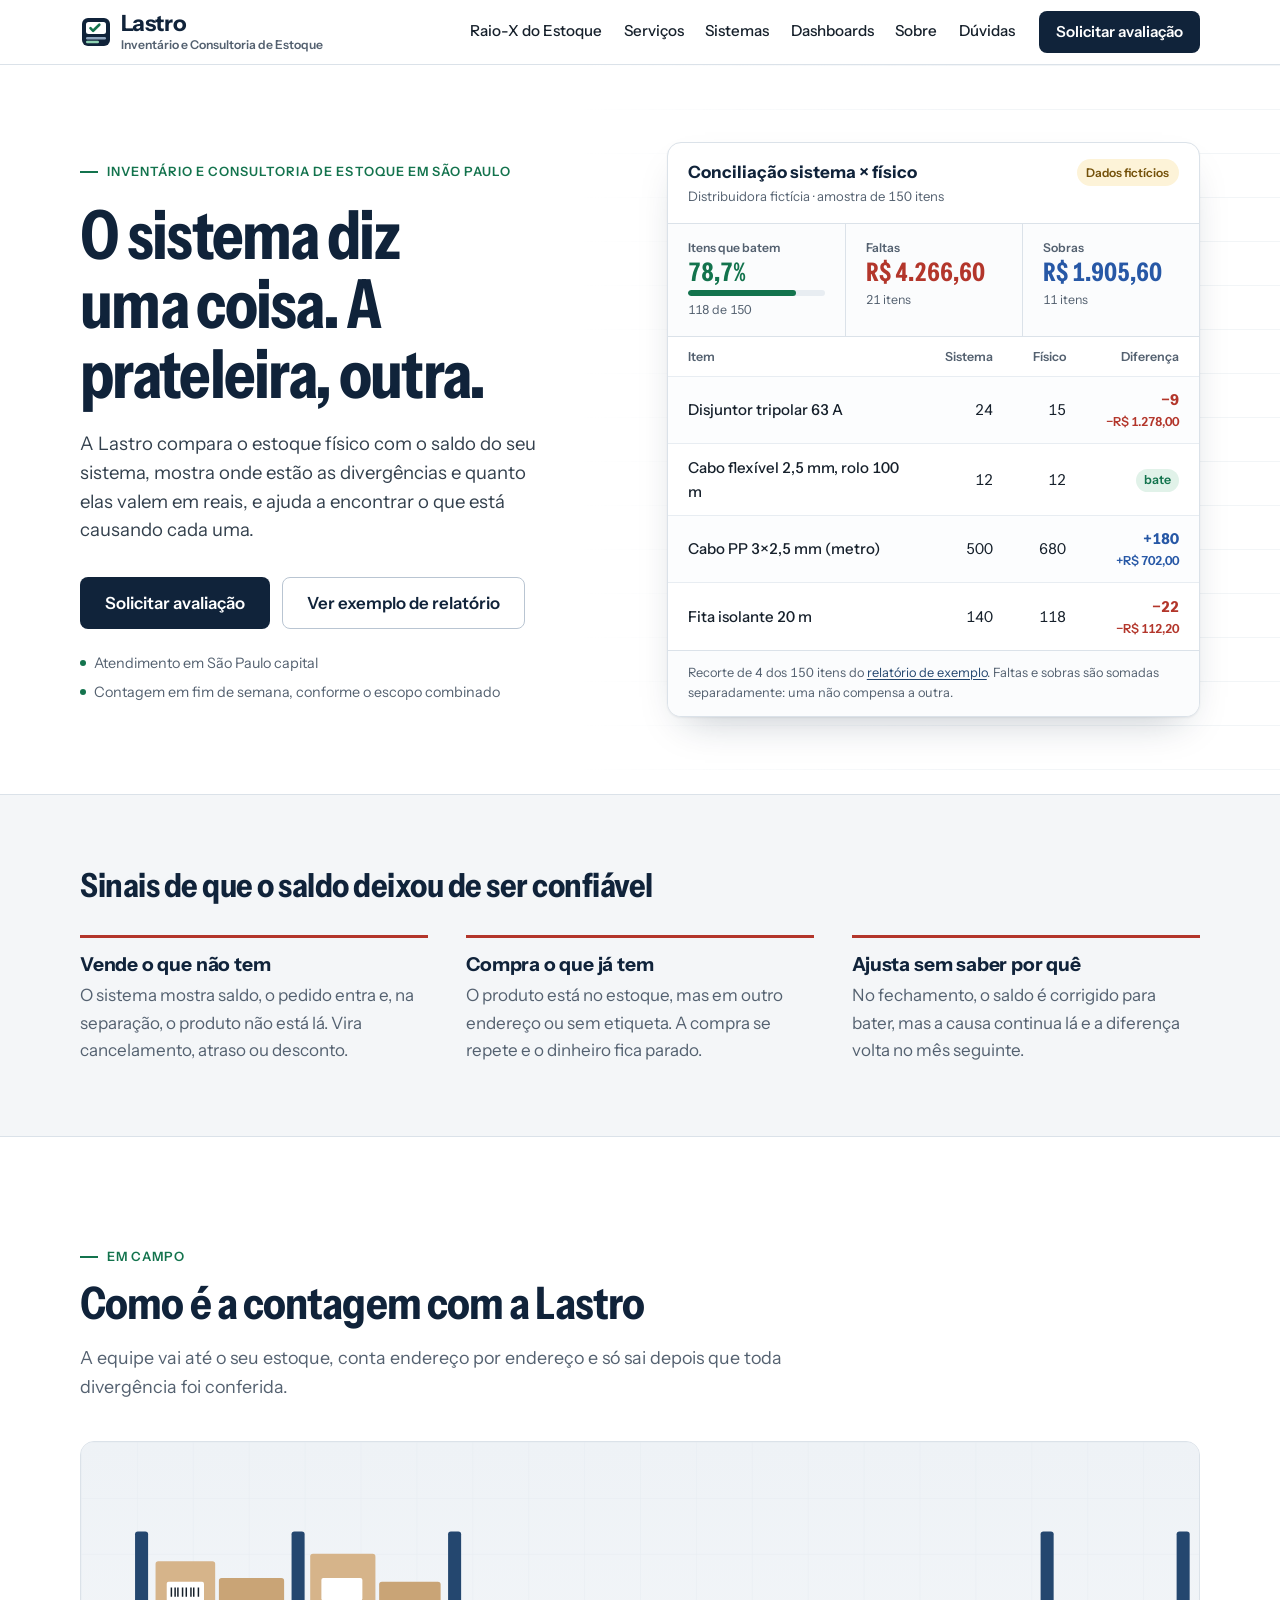
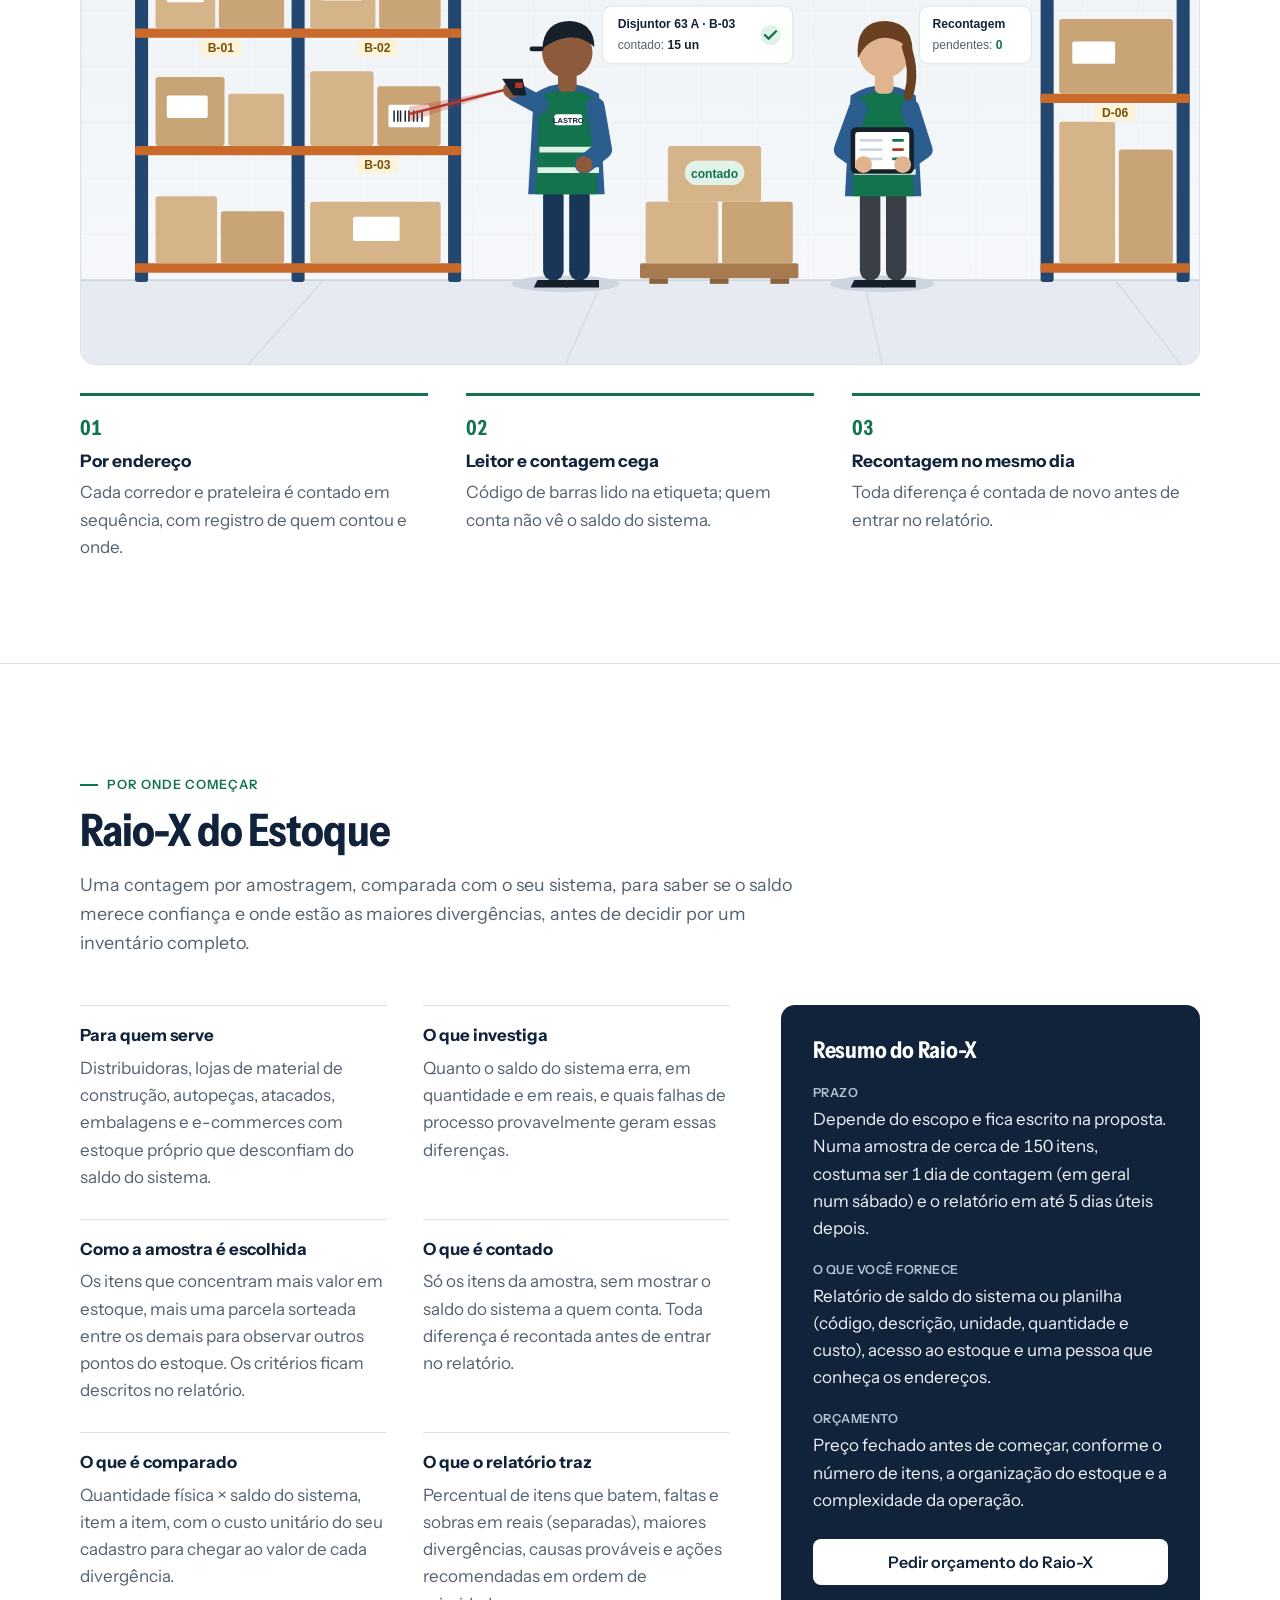
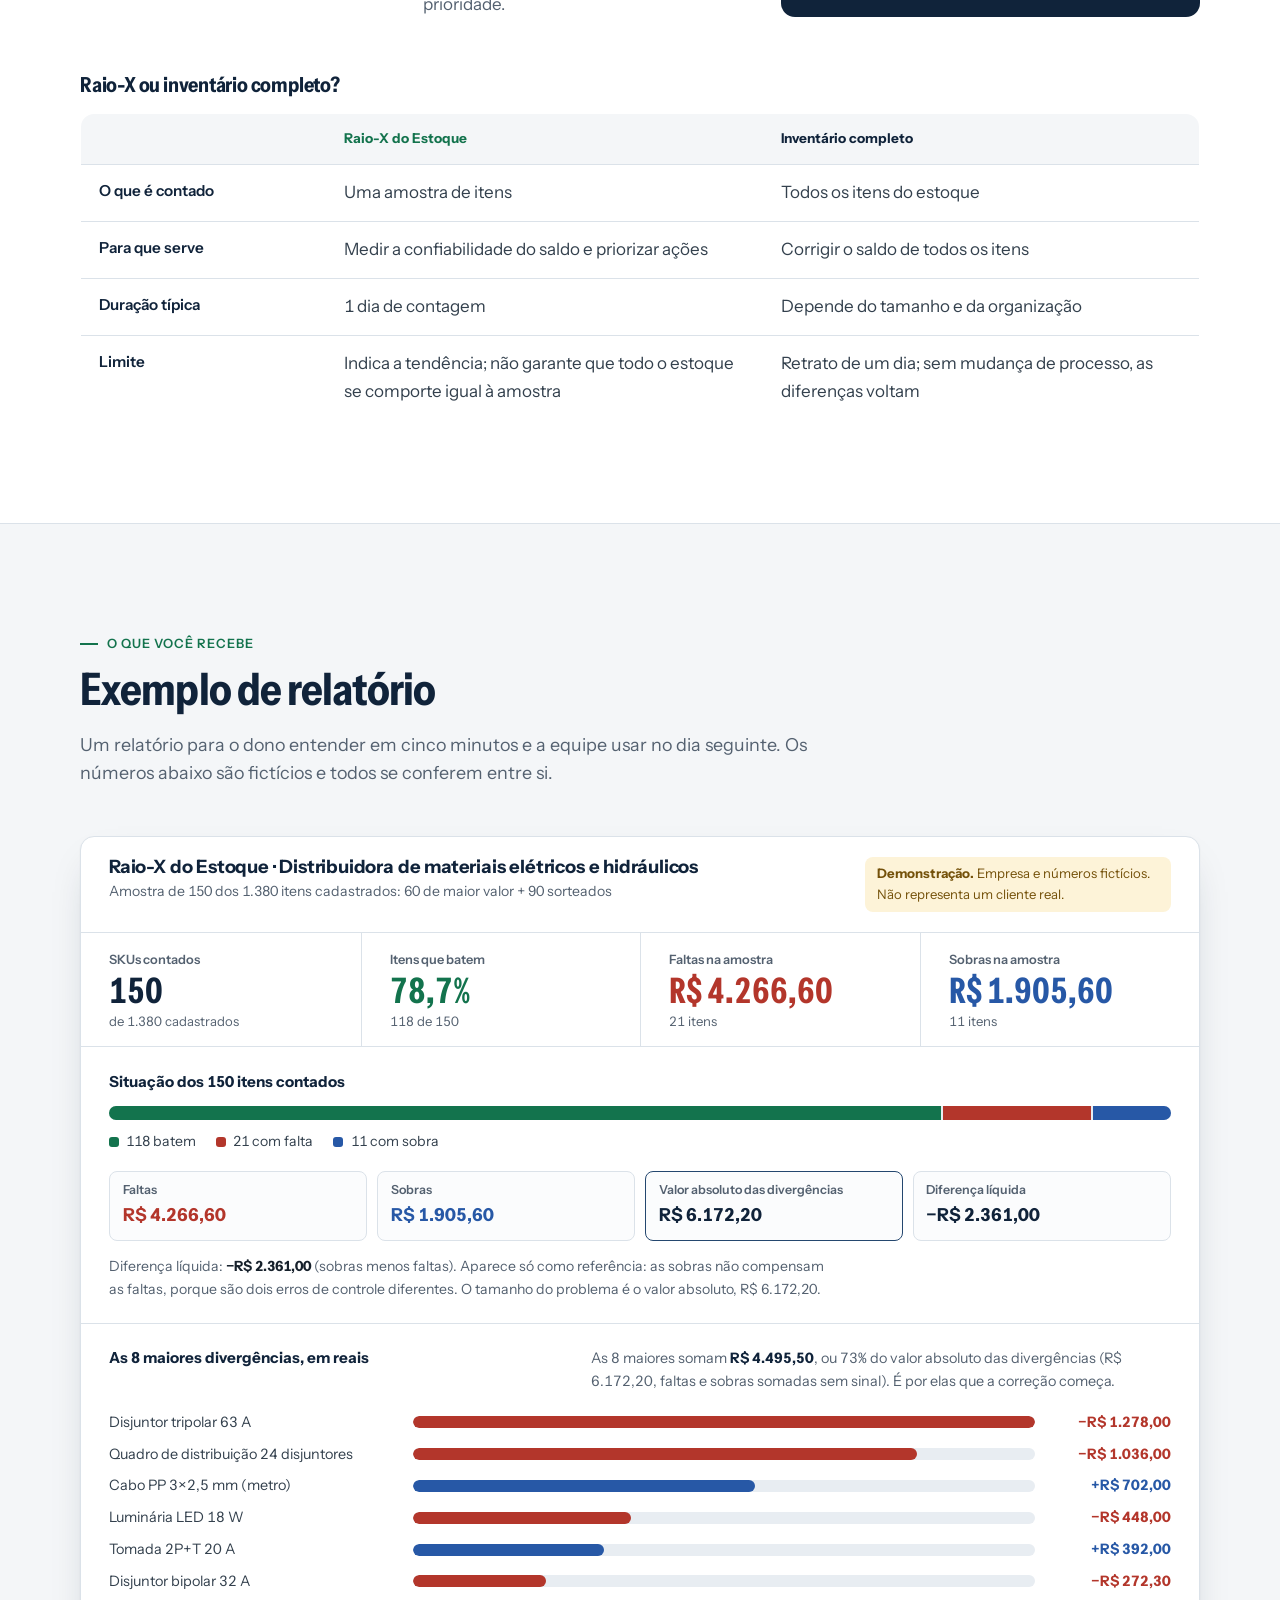
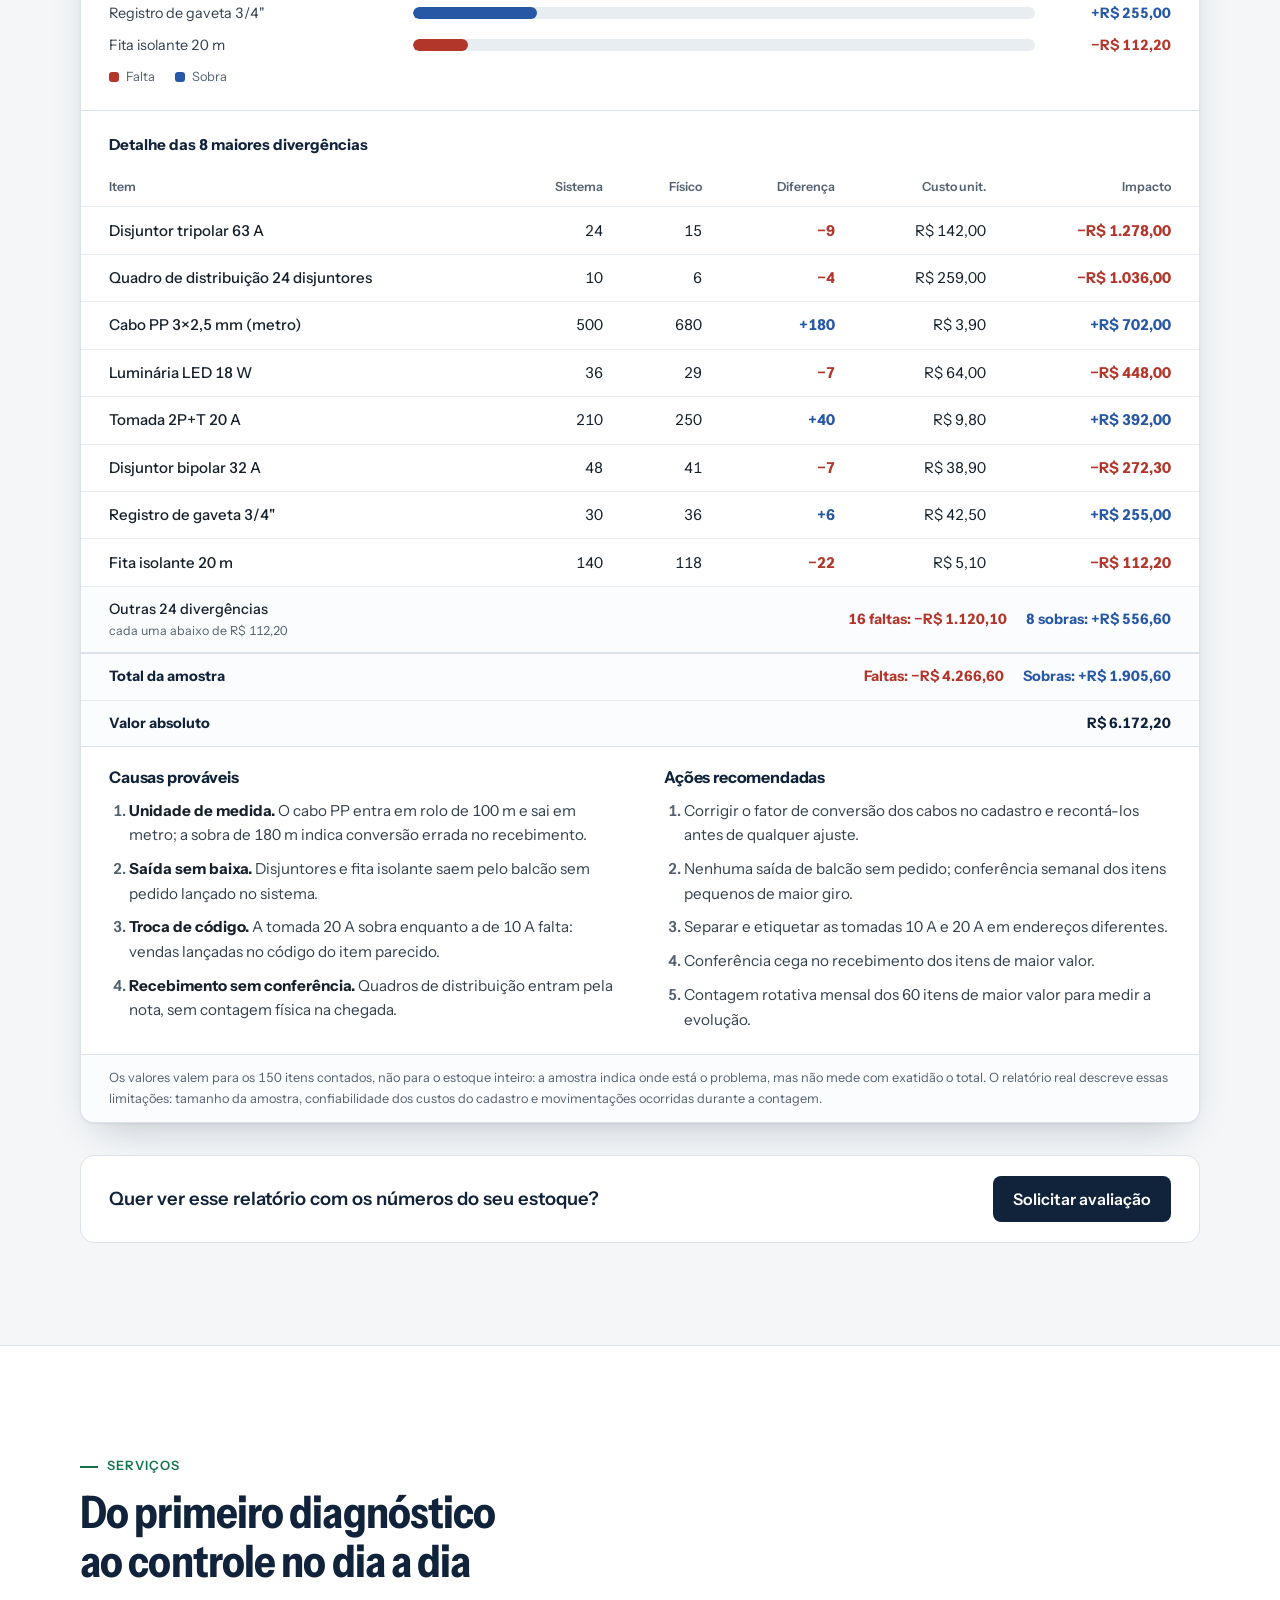
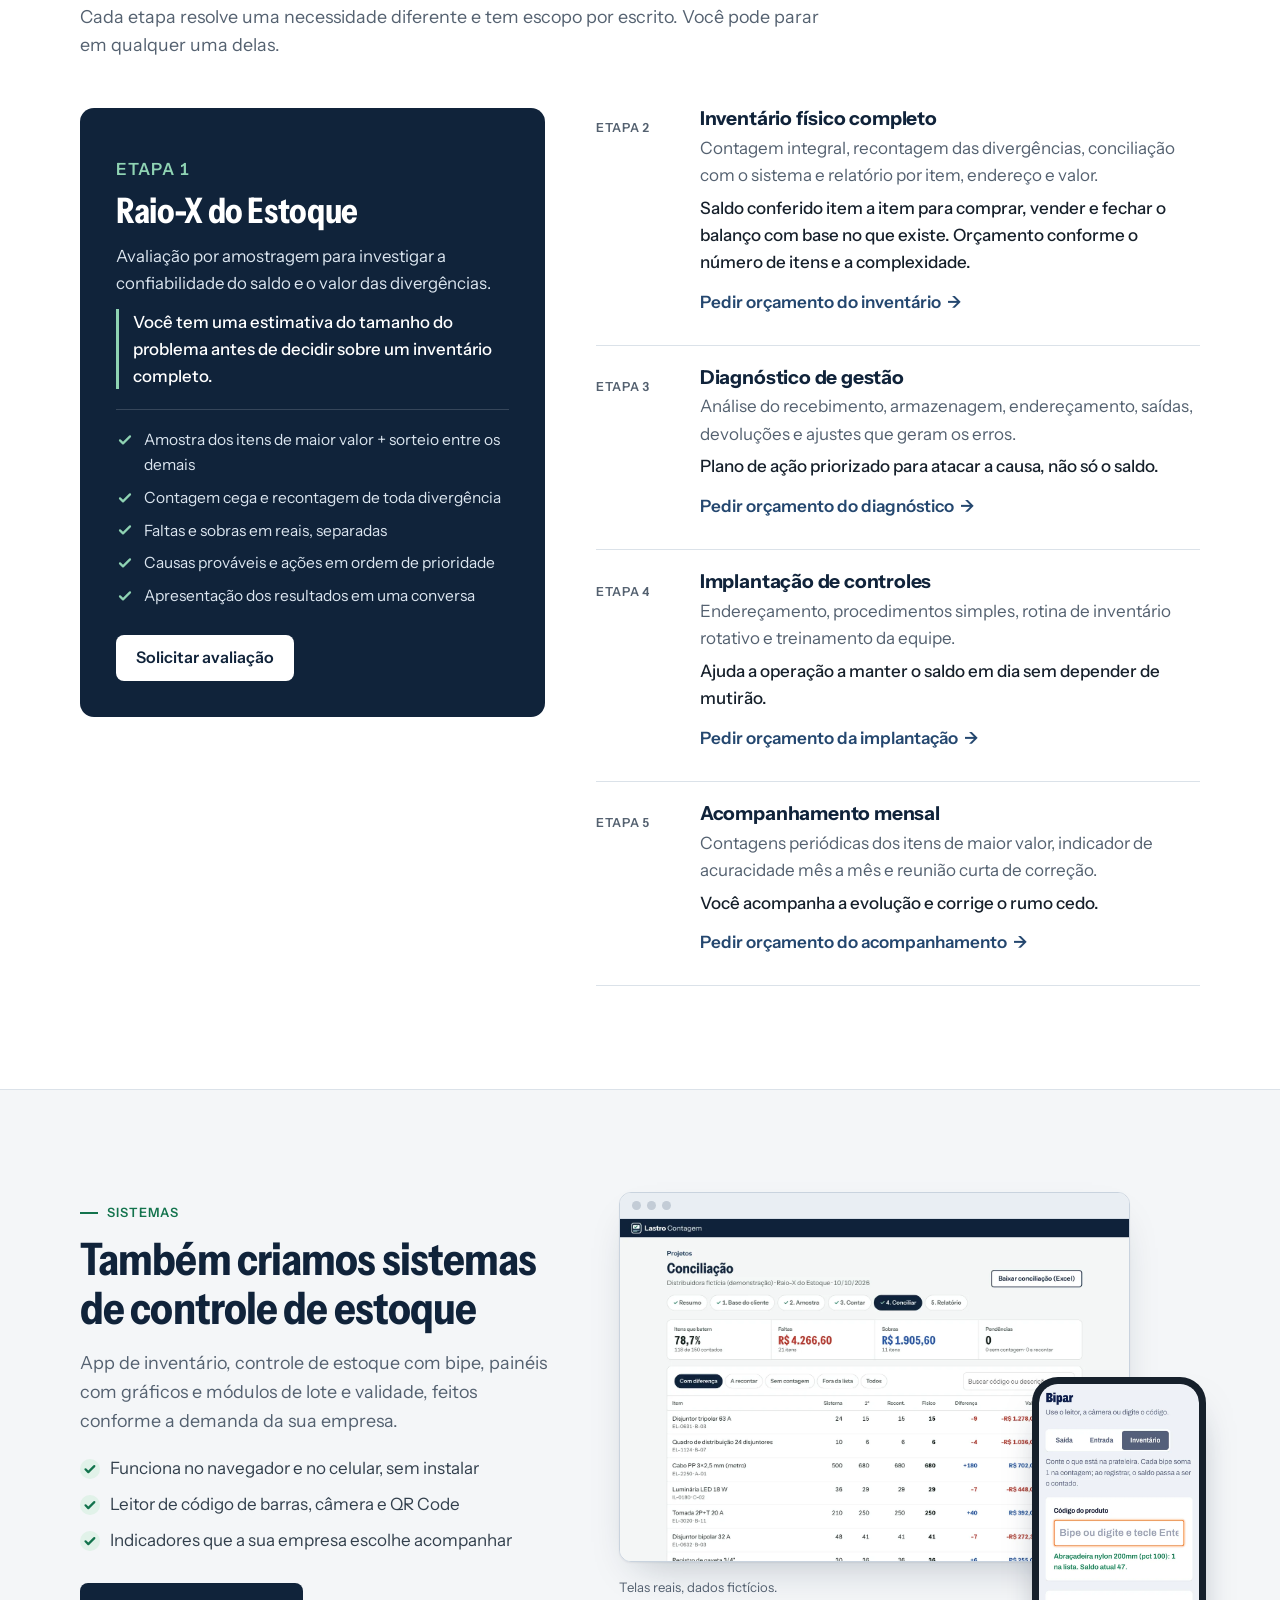
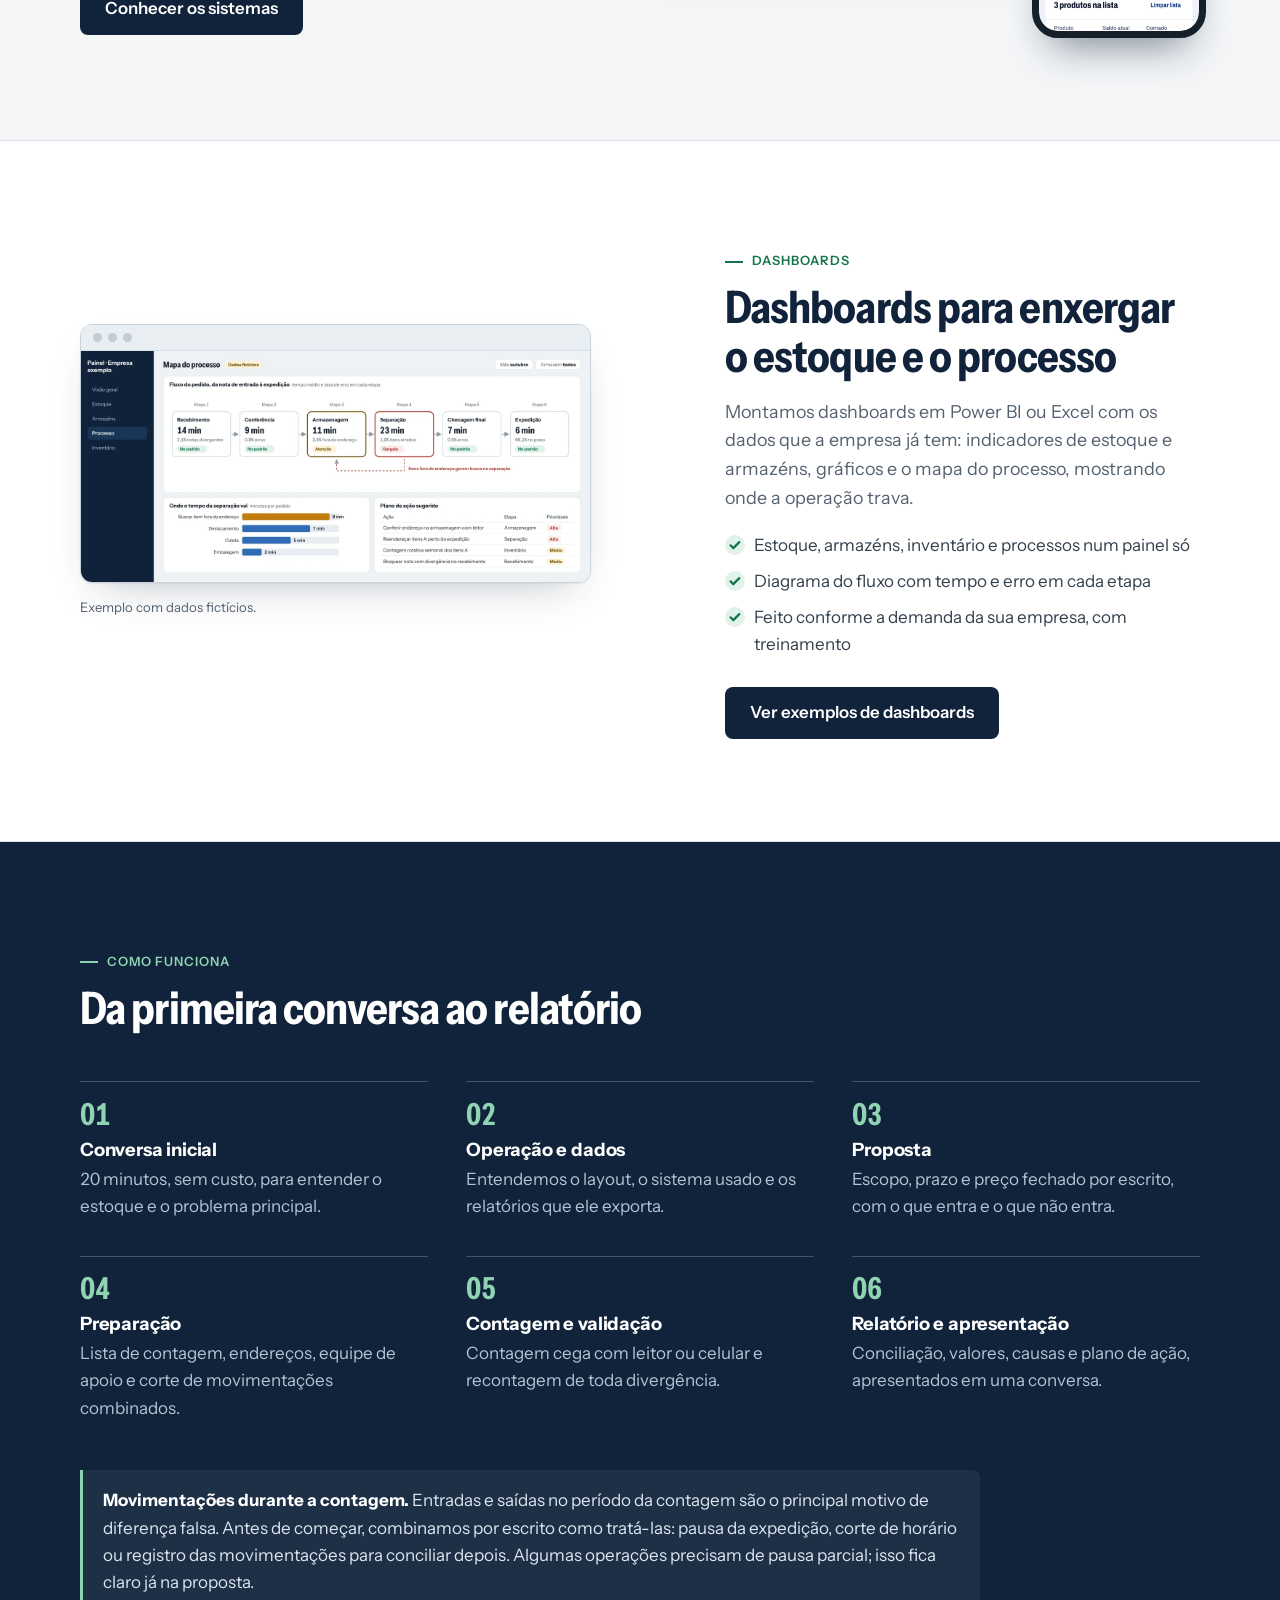
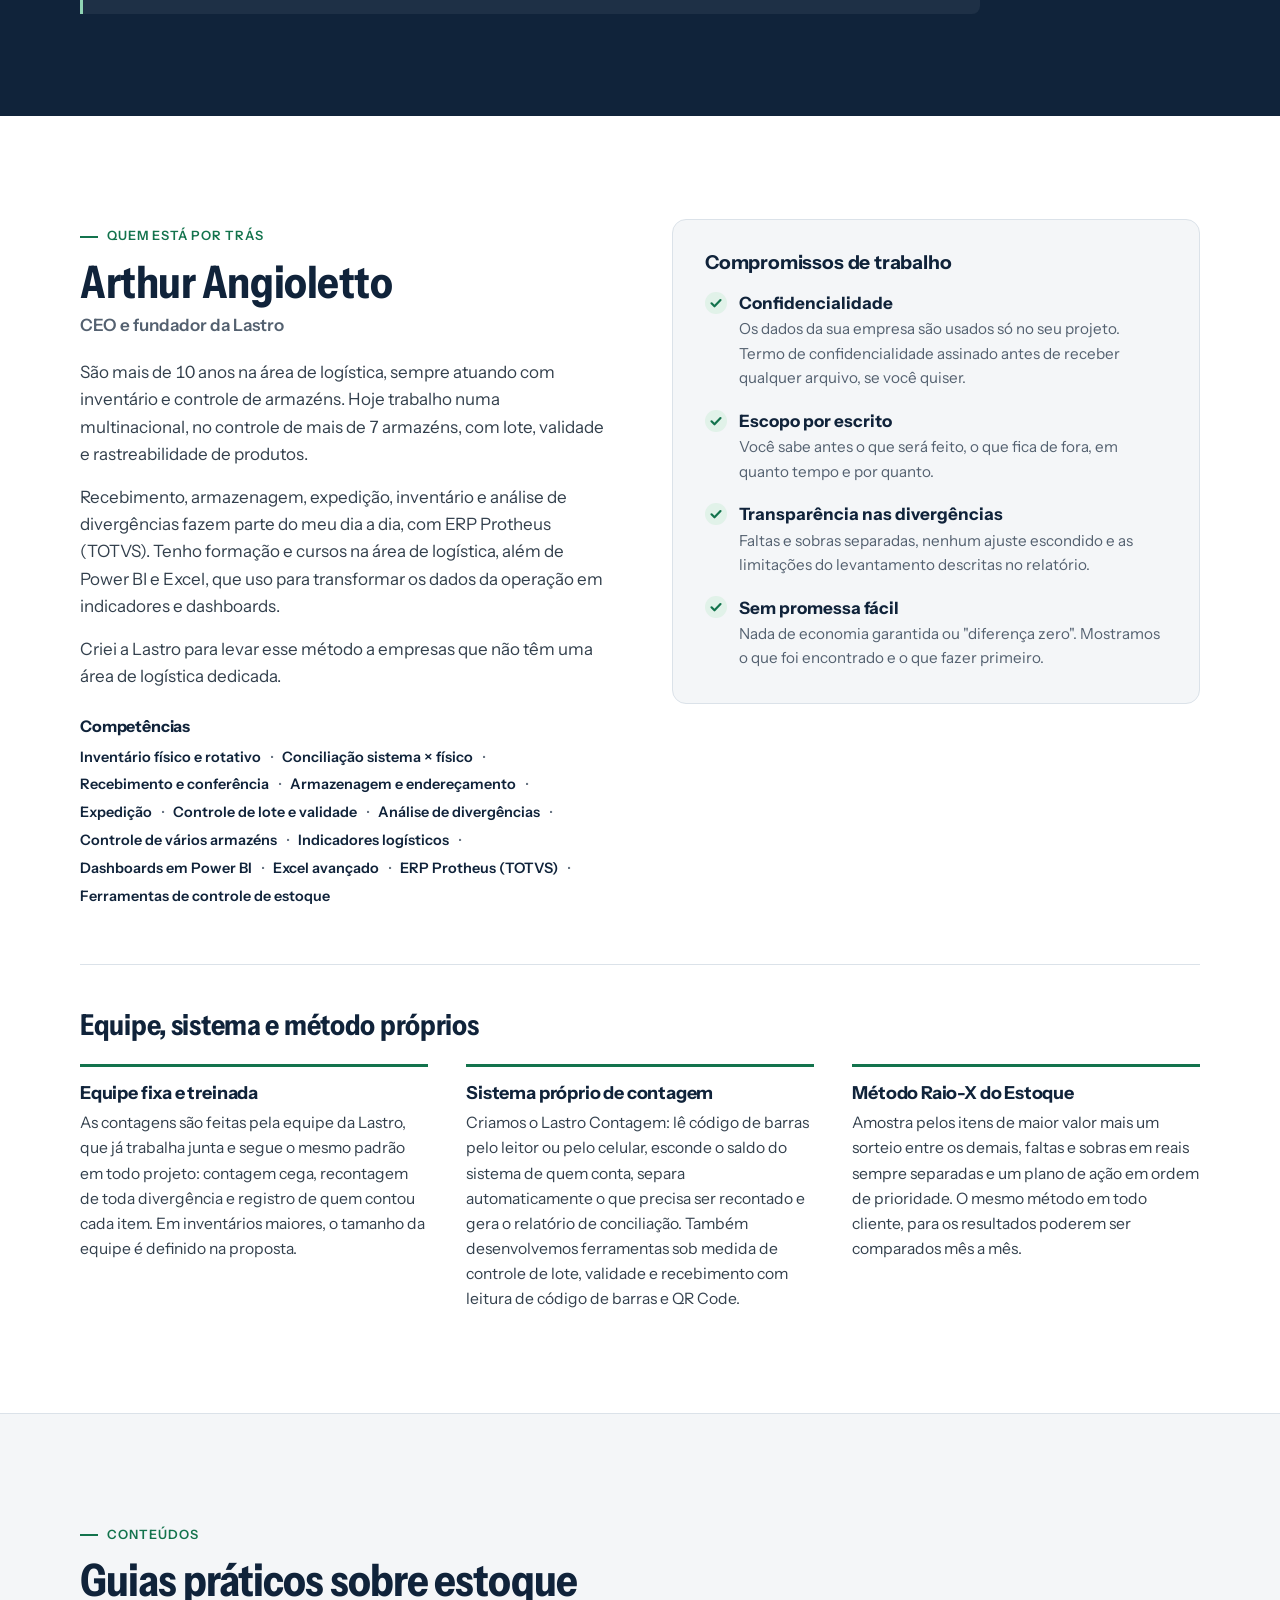
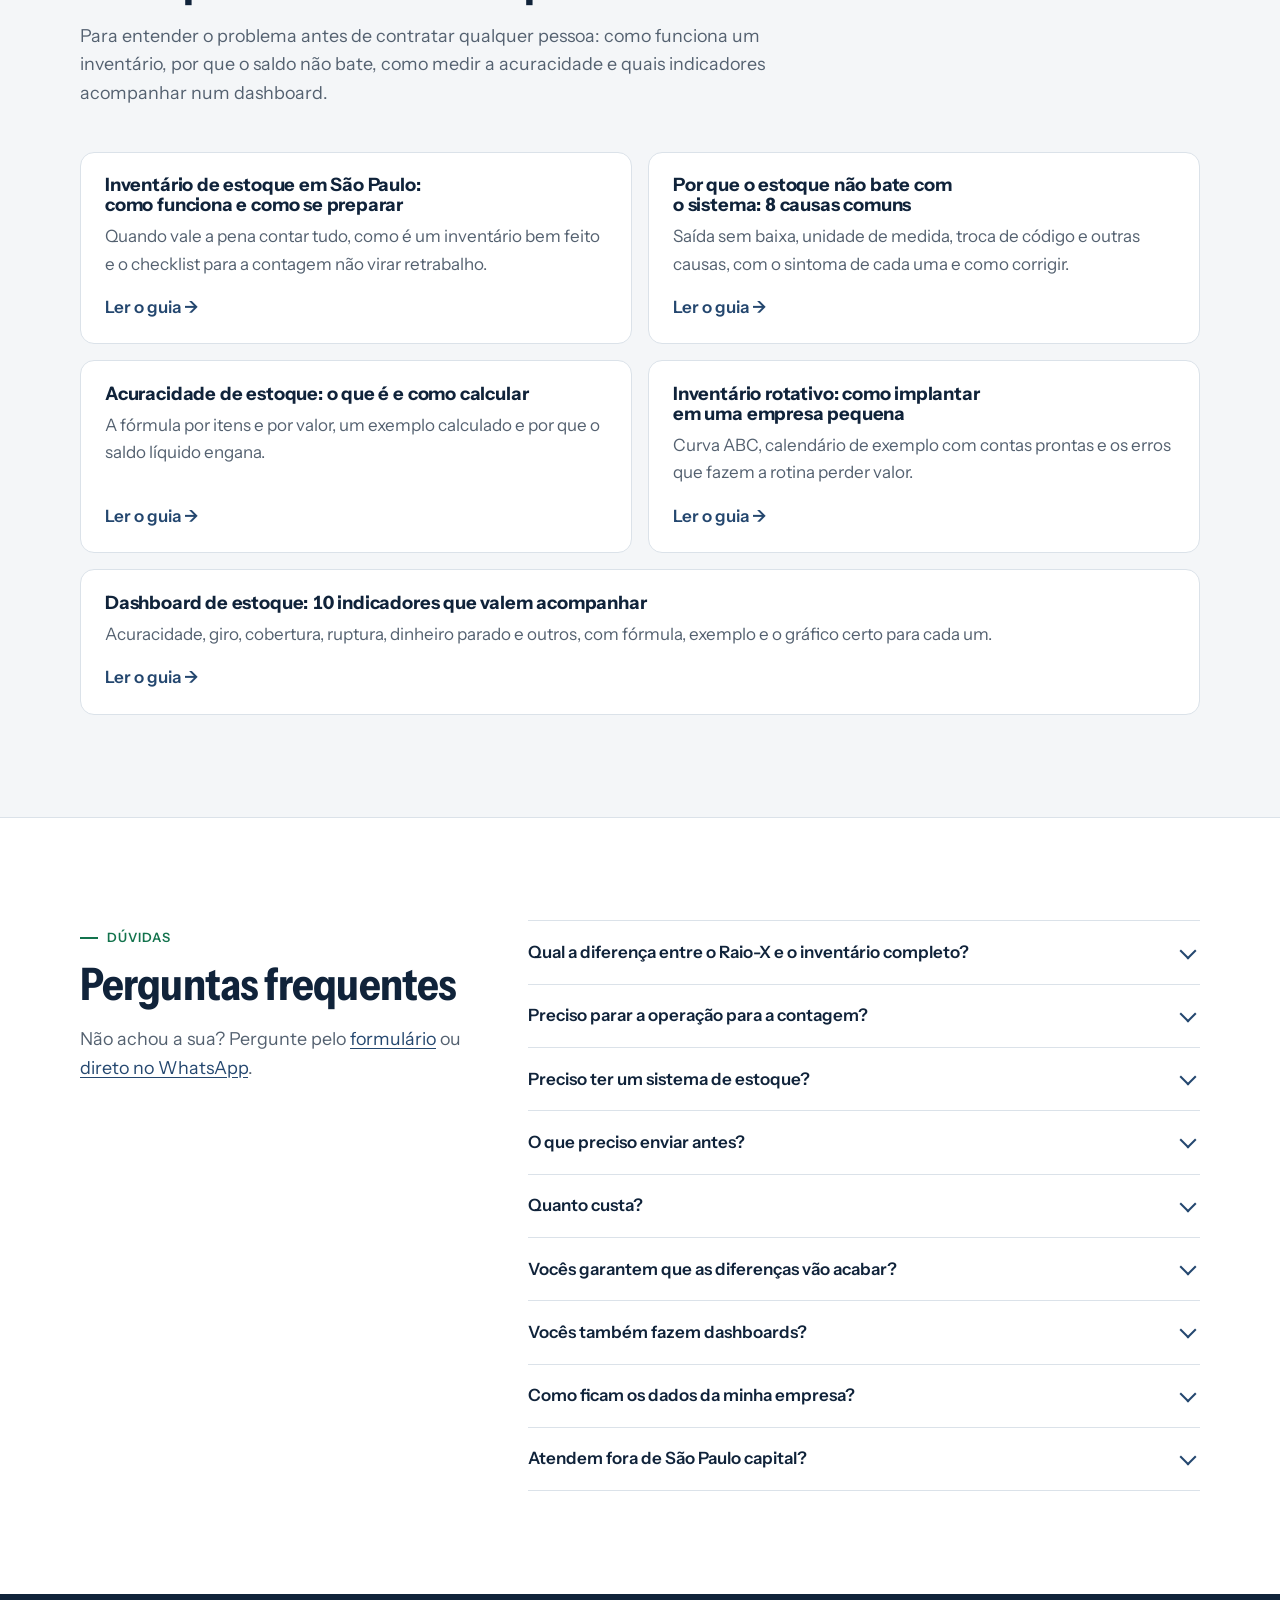
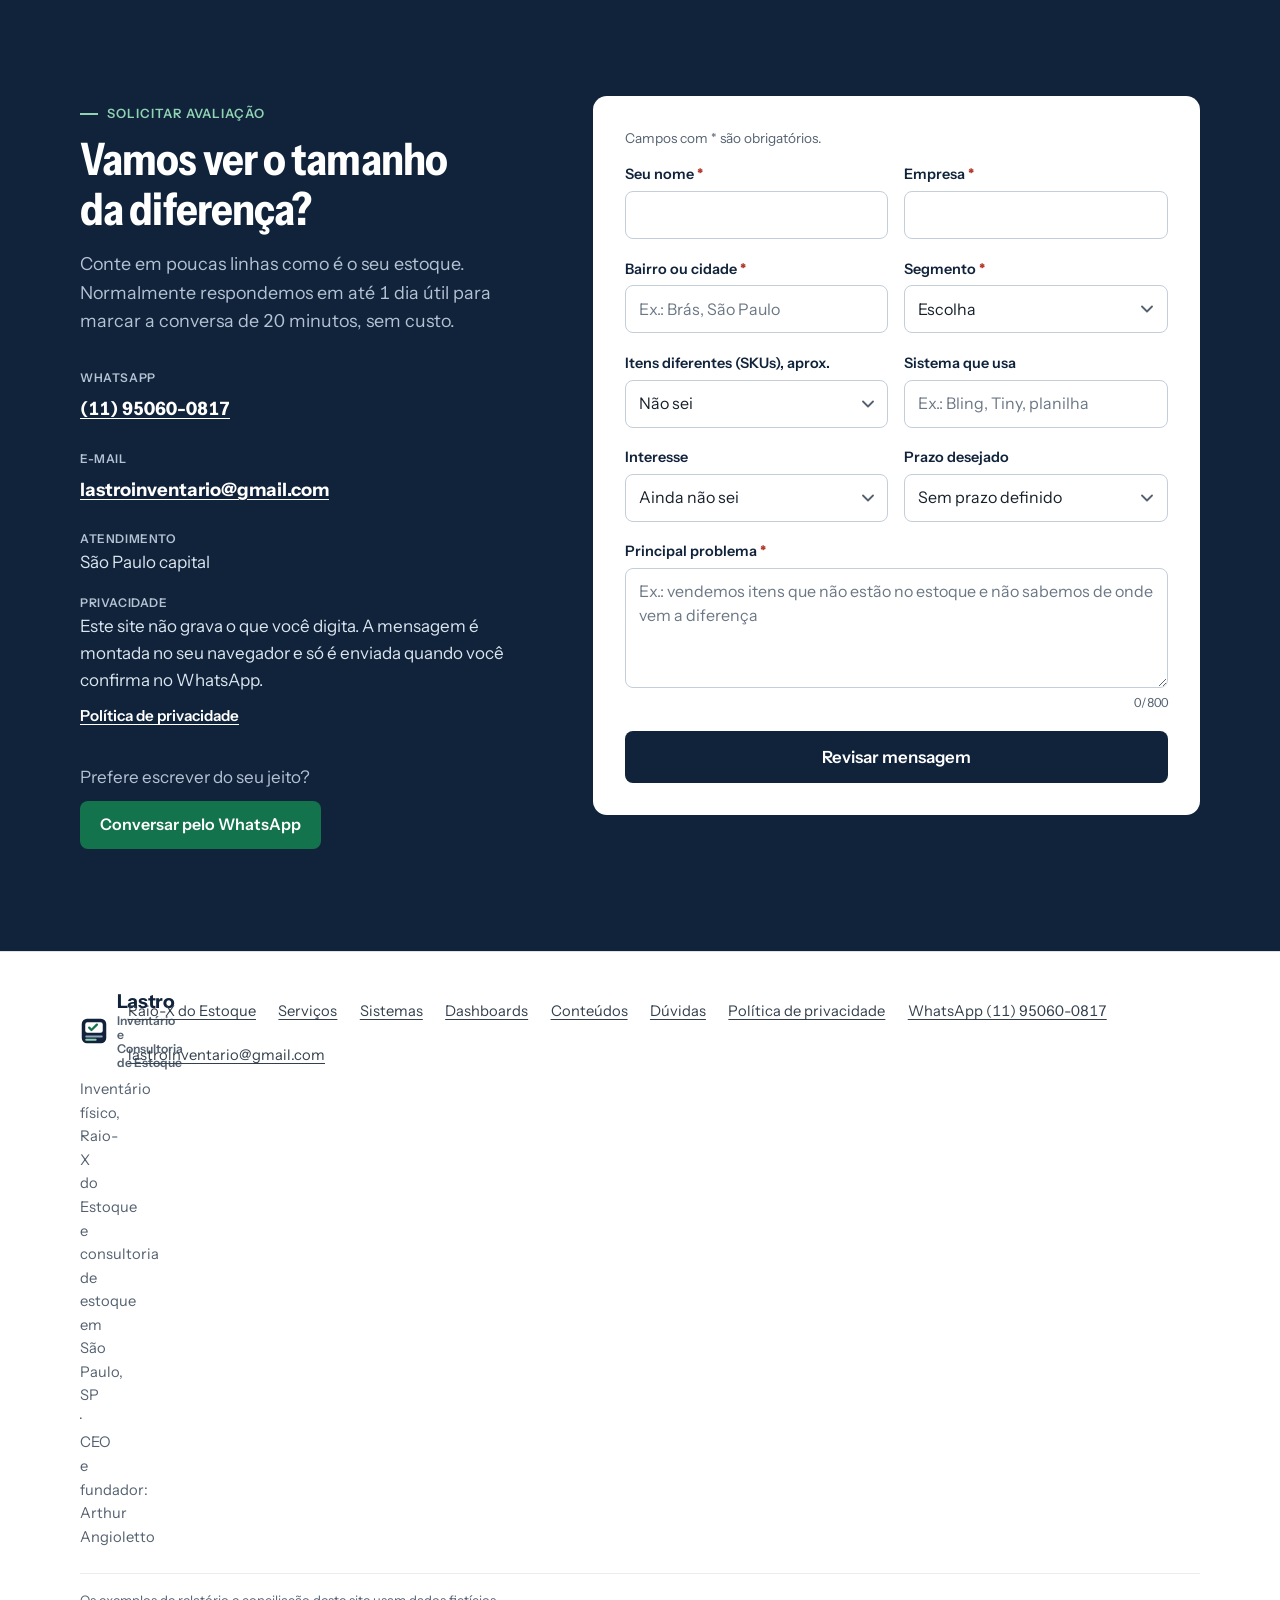
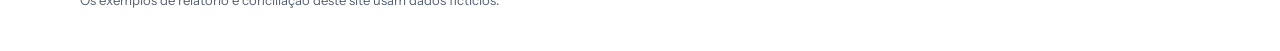
==== commit a9ed7c63: "Contato: e-mail lastroinventario@gmail.com no site Adiciona o e-mail na seção de contato, nos rodapé" ====
--- a/index.html
+++ b/index.html
@@ -35,6 +35,7 @@
   "logo": "https://lastroinventario.com.br/assets/apple-touch-icon.png",
   "image": "https://lastroinventario.com.br/assets/og.png",
   "telephone": "+55-11-95060-0817",
+  "email": "lastroinventario@gmail.com",
   "areaServed": { "@type": "City", "name": "São Paulo" },
   "founder": { "@type": "Person", "name": "Arthur Angioletto", "jobTitle": "CEO e fundador" },
   "serviceType": ["Inventário de estoque", "Diagnóstico de estoque", "Consultoria de estoque", "Inventário rotativo", "Dashboards de estoque e logística"]
@@ -529,6 +530,7 @@
       <p class="lead">Conte em poucas linhas como é o seu estoque. Normalmente respondemos em até 1 dia útil para marcar a conversa de 20 minutos, sem custo.</p>
       <ul class="contato-info">
         <li><span>WhatsApp</span><a id="link-whats" href="https://wa.me/5511950600817" target="_blank" rel="noopener">(11) 95060-0817</a></li>
+        <li><span>E-mail</span><a href="mailto:lastroinventario@gmail.com">lastroinventario@gmail.com</a></li>
         <li><span>Atendimento</span>São Paulo capital</li>
         <li><span>Privacidade</span>Este site não grava o que você digita. A mensagem é montada no seu navegador e só é enviada quando você confirma no WhatsApp. <a href="privacidade.html">Política de privacidade</a></li>
       </ul>
@@ -655,6 +657,7 @@
         <li><a href="#duvidas">Dúvidas</a></li>
         <li><a href="privacidade.html">Política de privacidade</a></li>
         <li><a href="https://wa.me/5511950600817" target="_blank" rel="noopener">WhatsApp (11) 95060-0817</a></li>
+        <li><a href="mailto:lastroinventario@gmail.com">lastroinventario@gmail.com</a></li>
       </ul>
     </nav>
     <p class="rodape-nota">Os exemplos de relatório e conciliação deste site usam dados fictícios.</p>
